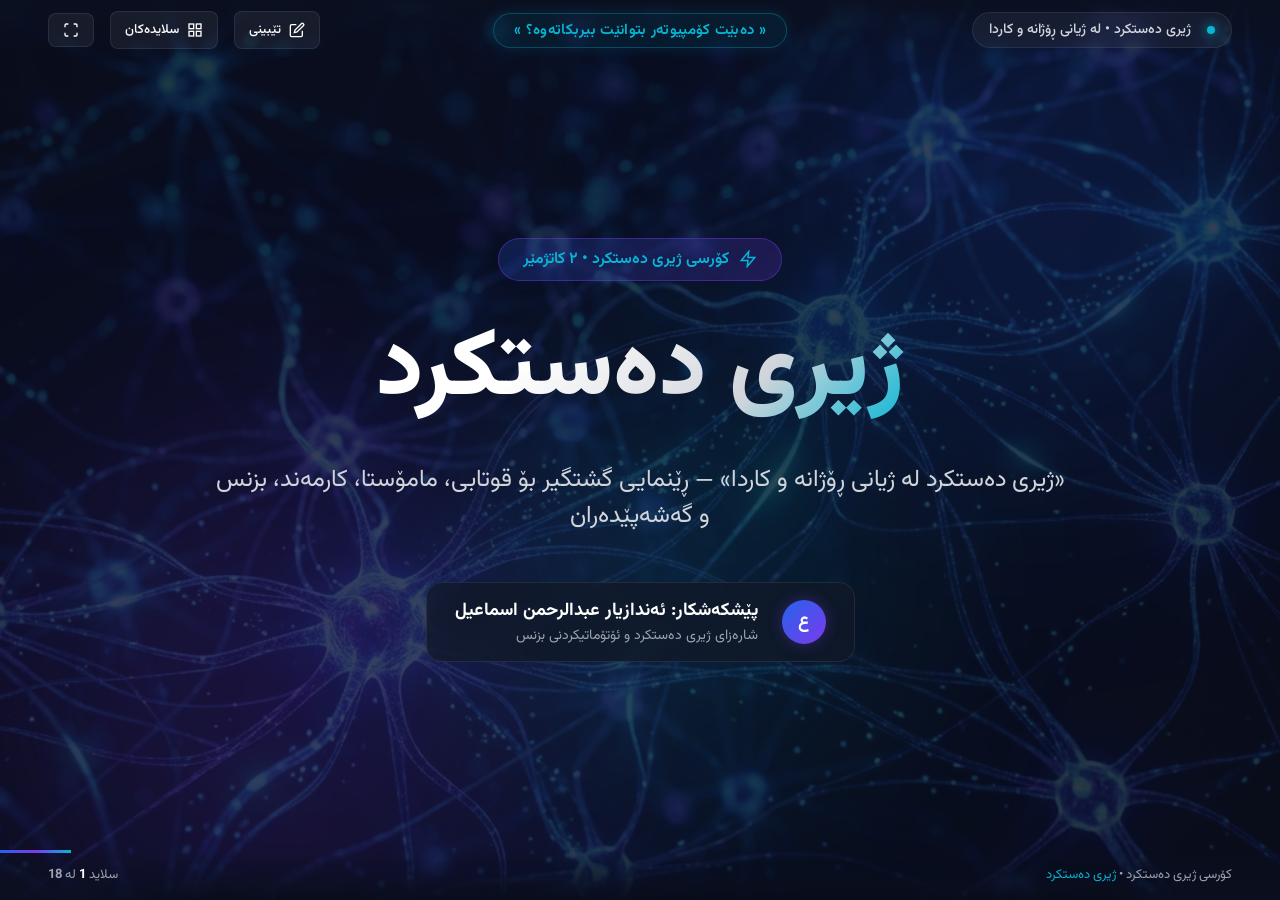
==== index.html @ fc580a9b "feat: scaffold presentation framework with glassmorphism UI, animated background orbs, and custom sl" ====
<!DOCTYPE html>
<html lang="ckb" dir="rtl">
<head>
  <meta charset="UTF-8">
  <meta name="viewport" content="width=device-width, initial-scale=1.0">
  <title>ژیری دەستکرد — لە ژیانی ڕۆژانە و کاردا</title>
  <link rel="stylesheet" href="index.css">
  <style>
    /* Social Links Styling on Closing Slide */
    .social-links-container {
      display: flex;
      flex-wrap: wrap;
      justify-content: center;
      gap: 16px;
      margin-top: 24px;
      width: 100%;
      max-width: 900px;
    }
    
    .social-btn {
      display: flex;
      align-items: center;
      gap: 12px;
      background: rgba(17, 24, 39, 0.85);
      backdrop-filter: blur(12px);
      border: 1px solid rgba(6, 182, 212, 0.3);
      padding: 12px 24px;
      border-radius: 100px;
      color: #FFFFFF;
      text-decoration: none;
      font-size: 16px;
      font-weight: 600;
      transition: all 0.3s ease;
      box-shadow: 0 4px 15px rgba(0, 0, 0, 0.3);
    }
    
    .social-btn:hover {
      background: rgba(37, 99, 235, 0.3);
      border-color: #06B6D4;
      transform: translateY(-3px);
      box-shadow: 0 8px 25px rgba(6, 182, 212, 0.3);
      color: #06B6D4;
    }
    
    .social-btn svg {
      width: 22px;
      height: 22px;
      fill: currentColor;
    }
  </style>
</head>
<body>

  <!-- Ambient Glowing Background Orbs -->
  <div class="bg-ambient">
    <div class="ambient-orb orb-1"></div>
    <div class="ambient-orb orb-2"></div>
    <div class="ambient-orb orb-3"></div>
  </div>

  <div class="presentation-container">
    <!-- Header Bar -->
    <header class="presenter-header">
      <div class="brand-badge">
        <span class="dot"></span>
        <span>ژیری دەستکرد &bull; لە ژیانی ڕۆژانە و کاردا</span>
      </div>
      <div class="header-center-quote">
        <span>« دەبێت کۆمپیوتەر بتوانێت بیربکاتەوە؟ »</span>
      </div>
      <div class="header-controls">
        <button class="btn-icon" id="toggleNotesBtn" title="تێبینییەکانی پێشکەشکار (Key: N)">
          <svg width="16" height="16" fill="none" stroke="currentColor" stroke-width="2" viewBox="0 0 24 24"><path d="M11 4H4a2 2 0 00-2 2v14a2 2 0 002 2h14a2 2 0 002-2v-7"></path><path d="M18.5 2.5a2.121 2.121 0 013 3L12 15l-4 1 1-4 9.5-9.5z"></path></svg>
          <span>تێبینی</span>
        </button>
        <button class="btn-icon" id="toggleThumbnailsBtn" title="هەموو سلایدەکان (Key: T / ESC)">
          <svg width="16" height="16" fill="none" stroke="currentColor" stroke-width="2" viewBox="0 0 24 24"><rect x="3" y="3" width="7" height="7"></rect><rect x="14" y="3" width="7" height="7"></rect><rect x="14" y="14" width="7" height="7"></rect><rect x="3" y="14" width="7" height="7"></rect></svg>
          <span>سلایدەکان</span>
        </button>
        <button class="btn-icon" id="toggleFullscreenBtn" title="پاشاندانی ته‌واوی شاشه‌ (Key: F)">
          <svg width="16" height="16" fill="none" stroke="currentColor" stroke-width="2" viewBox="0 0 24 24"><path d="M8 3H5a2 2 0 00-2 2v3m18 0V5a2 2 0 00-2-2h-3m0 18h3a2 2 0 002-2v-3M3 16v3a2 2 0 002 2h3"></path></svg>
        </button>
      </div>
    </header>

    <!-- Main Slide Viewport -->
    <main class="slides-viewport" id="slidesViewport">

<section class="slide active bg-hero-art" id="slide-1" data-notes="بەخێربێن بۆ کۆرسی ژیری دەستکرد. ئەمڕۆ تیشک دەخەینە سەر بەکارهێنانی کردارییانەی AI لە ژیانی ڕۆژانە و سەرجەم سێکتەرەکانی کاردا.">
        <div class="slide-content-wrapper">
          <div class="hero-wrapper">
            <div class="hero-tag">
              <svg width="18" height="18" fill="none" stroke="currentColor" stroke-width="2" viewBox="0 0 24 24"><path d="M13 2L3 14h9l-1 8 10-12h-9l1-8z"></path></svg>
              <span>کۆرسی ژیری دەستکرد &bull; ٢ کاتژمێر</span>
            </div>
            <h1 class="hero-title">ژیری دەستکرد</h1>
            <p class="hero-subtitle">«ژیری دەستکرد لە ژیانی ڕۆژانە و کاردا» — ڕێنمایی گشتگیر بۆ قوتابی، مامۆستا، کارمەند، بزنس و گەشەپێدەران</p>
            <div class="hero-presenter">
              <div class="presenter-avatar">ع</div>
              <div class="presenter-text">
                <div class="presenter-name">پێشکەشکار: ئەندازیار عبدالرحمن اسماعیل</div>
                <div class="presenter-role">شارەزای ژیری دەستکرد و ئۆتۆماتیکردنی بزنس</div>
              </div>
            </div>
          </div>
        </div>
      </section>

<section class="slide" id="slide-2" data-notes="دەربارەی پێشکەشکاری سیمینارەکە، ئەندازیار عبدالرحمن اسماعیل، پیشە، بڕوانامەکان و ئەزموونی کاری لە بواری تەکنەلۆجیادا.">
        <div class="slide-content-wrapper">
          <div class="slide-header">
            <span class="slide-category">پێشەکی</span>
            <h2 class="slide-title">دەربارەی پێشکەشکار (خۆناساندن)</h2>
          </div>
          
          <div class="profile-layout">
            <!-- Profile Photo & Main Title Card -->
            <div class="profile-card glass-card card-accent-blue">
              <div class="profile-avatar-container">
                <img src="assets/image/agha.png" alt="ئەندازیار عبدالرحمن اسماعیل" class="profile-img">
                <div class="profile-avatar-glow"></div>
              </div>
              <h3 class="profile-name">ئەندازیار عبدالرحمن اسماعیل</h3>
              <div class="profile-badges">
                <span class="badge badge-blue">IT Manager</span>
                <span class="badge badge-purple">Web Developer</span>
                <span class="badge badge-cyan">Technical Trainer</span>
              </div>
            </div>

            <!-- Profile Details (Education & Experience) -->
            <div class="profile-details">
              <div class="glass-card card-accent-purple details-card">
                <h3 class="details-title">
                  <svg width="20" height="20" fill="none" stroke="currentColor" stroke-width="2" viewBox="0 0 24 24"><path d="M12 14l9-5-9-5-9 5 9 5z"></path><path d="M12 14l6.16-3.422a12.083 12.083 0 01.665 6.479L12 21l-6.83-3.943a12.078 12.078 0 01.662-6.483L12 14z"></path></svg>
                  بڕوانامەکان (Education)
                </h3>
                <ul class="details-list">
                  <li>ئەندازیاری سیستەمی زانیاری</li>
                  <li>تەکنەلۆجیای زانیاری (IT)</li>
                </ul>
              </div>

              <div class="glass-card card-accent-cyan details-card">
                <h3 class="details-title">
                  <svg width="20" height="20" fill="none" stroke="currentColor" stroke-width="2" viewBox="0 0 24 24"><rect x="2" y="7" width="20" height="14" rx="2" ry="2"></rect><path d="M16 21V5a2 2 0 00-2-2h-4a2 2 0 00-2 2v16"></path></svg>
                  ئەزموونی کارکردن (Experience)
                </h3>
                <ul class="details-list">
                  <li>زیاتر لە <strong>٥ ساڵ</strong> ئەزموونی وانەوتنەوە و ڕاهێنەرایەتی لە چەندین بواری جیاجیادا.</li>
                  <li>بەڕێوەبەری پێشووی بەشی IT لە چەندین کۆمپانیا.</li>
                  <li>ئەزموون لە بواری جیاوازی سەر بە IT.</li>
                </ul>
              </div>
            </div>
          </div>
        </div>
      </section>

<section class="slide bg-analytics-art" id="slide-3" data-notes="خشتەی کۆرسەکە بە شێوازێک داڕێژراوە کە لە سادەترین بنەماوە دەستپێبکات تا عەمەلیترین دیزاین و کۆد.">
        <div class="slide-content-wrapper">
          <div class="slide-header">
            <span class="slide-category">نەخشەی رێگای کۆرسەکە</span>
            <h2 class="slide-title">بابەتە سەرەکیەکانی کۆرسەکە (١٢ بەش)</h2>
          </div>
          <div class="grid-12">
            <div class="glass-card card-accent-blue" style="grid-column: span 4;">
              <div class="card-number">بەشی ١ - ٣</div>
              <h3 class="card-title">بنەما، مۆدێلەکان & پرۆمپت</h3>
              <p class="card-body">ژیری دەستکرد چییە؟ جۆرەکانی مۆدێلەکان، و ئەندازیاری پرۆمپتی پیشەیی.</p>
            </div>
            <div class="glass-card card-accent-purple" style="grid-column: span 4;">
              <div class="card-number">بەشی ٤ - ٦</div>
              <h3 class="card-title">قوتابی، مامۆستا & خاوەنکار</h3>
              <p class="card-body">کورتکردنەوەی PDF، داڕشتنی پلان، فیدباک و ڕاپۆرتی ئۆتۆماتیک.</p>
            </div>
            <div class="glass-card card-accent-blue" style="grid-column: span 4;">
              <div class="card-number">بەشی ٧ - ٨</div>
              <h3 class="card-title">بزنس & گەشەپێدەر</h3>
              <p class="card-body">پرۆسەی کاری ١١ هەنگاوی بزنس و گەشەپێدانی کۆد بە AI.</p>
            </div>
            <div class="glass-card card-accent-cyan" style="grid-column: span 4;">
              <div class="card-number">☕ پشوو</div>
              <h3 class="card-title">کۆفی برێک (١٥ خولەک)</h3>
              <p class="card-body">پشوو پاش تەواوبوونی وانەکانی خۆکارکردن، بزنس و گەشەپێدان.</p>
            </div>
            <div class="glass-card card-accent-purple" style="grid-column: span 4;">
              <div class="card-number">بەشی ٩ - ١٠</div>
              <h3 class="card-title">دیزاینەر & سنوورەکانی AI</h3>
              <p class="card-body">دروستکردنی وێنە و ڤیدیۆ، و تێگەیشتن لە هەڵەکان و دیپ فەیک.</p>
            </div>
            <div class="glass-card card-accent-cyan" style="grid-column: span 4;">
              <div class="card-number">بەشی ١١ - ١٢</div>
              <h3 class="card-title">نموونەی ڕاستەوخۆ & داهاتوو</h3>
              <p class="card-body">تەماشاکردنی دێمۆی ڕاستەوخۆ و داڕشتنی پاشەرۆژی ئەی ئای.</p>
            </div>
          </div>
        </div>
      </section>

<section class="slide" id="slide-4" data-notes="ئامانجی سەرەکی ئەم بەشە ئەوەیە بەشداربووان تێبگەن AI جادوو نییە، بەڵکو تەکنەلۆجیایەکی شیکارییە.">
        <div class="slide-content-wrapper">
          <div class="slide-header">
            <span class="slide-category">بەشی ١ (١٠ - ١٥ خولەک)</span>
            <h2 class="slide-title">ژیری دەستکرد چییە؟ (تێگەیشتن لە بنەماکان)</h2>
          </div>
          <div class="grid-12">
            <div class="glass-card card-accent-blue" style="grid-column: span 4;">
              <div class="card-icon"><svg width="24" height="24" fill="none" stroke="currentColor" stroke-width="2" viewBox="0 0 24 24"><circle cx="12" cy="12" r="10"></circle><path d="M12 16v-4"></path><path d="M12 8h.01"></path></svg></div>
              <h3 class="card-title">١. ژیری دەستکرد چییە؟</h3>
              <p class="card-body">سیستەمێک کە بیرکاری و داتا بەکاردێنێت بۆ شیکردنەوە و بڕیاردان وەک مرۆڤ.</p>
            </div>
            <div class="glass-card card-accent-purple" style="grid-column: span 4;">
              <div class="card-icon"><svg width="24" height="24" fill="none" stroke="currentColor" stroke-width="2" viewBox="0 0 24 24"><path d="M12 2a10 10 0 100 20 10 10 0 000-20z"></path><path d="M12 6v6l4 2"></path></svg></div>
              <h3 class="card-title">٢. لە کوێ دەبینین؟</h3>
              <p class="card-body">لە تەلیفۆن، گووگڵ، فەیسبووک، سیستەمی پزیشکی و ئۆتۆمبێلی خۆڕەودا.</p>
            </div>
            <div class="glass-card card-accent-cyan" style="grid-column: span 4;">
              <div class="card-icon"><svg width="24" height="24" fill="none" stroke="currentColor" stroke-width="2" viewBox="0 0 24 24"><path d="M9.5 2A2.5 2.5 0 0112 4.5v15a2.5 2.5 0 01-4.96.44L7 19.5a2.5 2.5 0 01-2.5-2.5V7A2.5 2.5 0 017 4.5h2.5z"></path></svg></div>
              <h3 class="card-title">٣. چۆن بیر دەکات؟</h3>
              <p class="card-body">بە شیکردنەوەی ملیارەها نەخش و داتا لە ڕێگەی تۆڕە دەمارییەکانەوە (Neural Networks).</p>
            </div>
            <div class="glass-card card-accent-blue" style="grid-column: span 6;">
              <div class="card-icon"><svg width="24" height="24" fill="none" stroke="currentColor" stroke-width="2" viewBox="0 0 24 24"><path d="M4 19.5A2.5 2.5 0 016.5 17H20"></path><path d="M6.5 2H20v20H6.5A2.5 2.5 0 014 19.5v-15A2.5 2.5 0 016.5 2z"></path></svg></div>
              <h3 class="card-title">٤. مۆدێلی زمانی چییە؟</h3>
              <p class="card-body">مۆدێلی زمانی گەورە (Large Language Model) کە لە دەق تێدەگات و نووسین شیدەکاتەوە.</p>
            </div>
            <div class="glass-card card-accent-purple" style="grid-column: span 6;">
              <div class="card-icon"><svg width="24" height="24" fill="none" stroke="currentColor" stroke-width="2" viewBox="0 0 24 24"><path d="M12 2v20M17 5H9.5a3.5 3.5 0 000 7h5a3.5 3.5 0 010 7H6"></path></svg></div>
              <h3 class="card-title">٥. چۆن فێر دەبێت؟</h3>
              <p class="card-body">لە ڕێگەی ڕاهێنان (Training) لەسەر تێکست و زانیاری ڕابردوو؛ <strong>«ڕاهێنان و بیرکارییە!»</strong></p>
            </div>
          </div>
        </div>
      </section>

<section class="slide" id="slide-5" data-notes="بۆ هر ئەرکێک ئامرازێکی گونجاو هەیە؛ بەکارهێنانی ئامرازی ڕاست خێرایی کارەکان دەقات دەکاتەوە.">
        <div class="slide-content-wrapper">
          <div class="slide-header">
            <span class="slide-category">بەشی ٢ (١٥ خولەک)</span>
            <h2 class="slide-title">جۆرەکانی ئامرازی ژیری دەستکرد و بەکارهێنانیان</h2>
          </div>
          <div class="grid-12">
            <div class="glass-card card-accent-blue" style="grid-column: span 4;">
              <div class="card-number">چات جیپیتی (ChatGPT)</div>
              <h3 class="card-title">نووسین، کۆد و پلان</h3>
              <p class="card-body">باشترین بۆ: نووسینی دەق، شیکاری، کۆدکردن، و داڕشتنی پلانی گشتی.</p>
            </div>
            <div class="glass-card card-accent-purple" style="grid-column: span 4;">
              <div class="card-number">کلۆد (Claude)</div>
              <h3 class="card-title">PDF، ڕاپۆرت و نووسین</h3>
              <p class="card-body">باشترین بۆ: خوێندنەوەی فایلی PDF ی درێژ، نووسینی فەرمی و ڕاپۆرتی زانستی.</p>
            </div>
            <div class="glass-card card-accent-cyan" style="grid-column: span 4;">
              <div class="card-number">جێمینای (Gemini)</div>
              <h3 class="card-title">گووگڵ، Docs & Gmail</h3>
              <p class="card-body">باشترین بۆ: بەستنەوە بە بەڵگەنامەکانی گووگڵ، گەڕان و خزمەتگوزارییەکان.</p>
            </div>
            <div class="glass-card card-accent-blue" style="grid-column: span 4;">
              <div class="card-number">پێرپلێکسیتی (Perplexity)</div>
              <h3 class="card-title">توێژینەوە و سەرچاوەکان</h3>
              <p class="card-body">باشترین بۆ: لێکۆڵینەوەی ئەکادیمی، بەڵگە و هێنانی لینک و سەرچاوەی ڕاستەقینە.</p>
            </div>
            <div class="glass-card card-accent-purple" style="grid-column: span 4;">
              <div class="card-number">کۆپایڵۆت (Copilot)</div>
              <h3 class="card-title">ماڵپەڕەکانی مایکرۆسۆفت</h3>
              <p class="card-body">باشترین بۆ: ئۆتۆماتیکردنی Excel، Word، و دروستکردنی پرێزێنتەیشن لە PowerPoint.</p>
            </div>
            <div class="glass-card card-accent-cyan" style="grid-column: span 4;">
              <div class="card-number">گرۆک (Grok)</div>
              <h3 class="card-title">تۆڕی ئێکس (Twitter)</h3>
              <p class="card-body">باشترین بۆ: زانیارییەکانی ڕووداوە زۆر تازەکان لە سۆشیال میدیاوە.</p>
            </div>
          </div>
        </div>
      </section>

<section class="slide" id="slide-6" data-notes="ئەم بەشە گرنگترین بەشی کۆرسەکەیە! فێربوونی دروستکردنی پرۆمپت کۆنتڕۆڵی تەواوت دەداتێ.">
        <div class="slide-content-wrapper">
          <div class="slide-header">
            <span class="slide-category">بەشی ٣ (٢٥ خولەک)</span>
            <h2 class="slide-title">ئەندازیاری پرۆمپت — ئاستەکانی نووسینی پرۆمپت</h2>
          </div>
          <div class="comparison-container">
            <div class="comparison-card weak">
              <div class="comparison-badge">
                <svg width="16" height="16" fill="none" stroke="currentColor" stroke-width="2" viewBox="0 0 24 24"><circle cx="12" cy="12" r="10"></circle><line x1="15" y1="9" x2="9" y2="15"></line><line x1="9" y1="9" x2="15" y2="15"></line></svg>
                <span>پرۆمپتی لاواز</span>
              </div>
              <div class="prompt-code-box">«بابەتێکم بۆ بنووسە.»</div>
              <p class="card-body" style="color: #FCA5A5;">گشتییە و دەرئەنجامێکی لاواز دەدات کە پێویستی بە سەرلەنوێ نووسینەوە هەیە.</p>
            </div>

            <div class="comparison-card strong">
              <div class="comparison-badge">
                <svg width="16" height="16" fill="none" stroke="currentColor" stroke-width="2" viewBox="0 0 24 24"><path d="M22 11.08V12a10 10 0 11-5.93-9.14"></path><polyline points="22 4 12 14.01 9 11.01"></polyline></svg>
                <span>پرۆمپتی زۆر باش (پێشکەوتوو)</span>
              </div>
              <div class="prompt-code-box">«تۆ مامۆستای ژیری دەستکردیت. بابەتێکی ٥٠٠ وشەی فەرمی بنووسە بۆ قوتابی زانکۆ، بە زمانی کوردی، بە سەرناو، نموونە، و کۆتایی، و ٥ پرسیاری تاقیکردنەوە لە کۆتایی زیاد بکە.»</div>
              <p class="card-body" style="color: #6EE7B7;">ڕۆڵ، ئۆدیانس، فۆرمات، زمانی دیاریکراو و ئەرکی تەواو دەدات بە AI.</p>
            </div>
          </div>
          <div style="display: flex; justify-content: center; margin-top: 24px;">
            <button class="action-btn" id="openPromptLibraryBtn">
              <svg width="18" height="18" fill="none" stroke="currentColor" stroke-width="2" viewBox="0 0 24 24"><path d="M12 4v16m8-8H4"></path></svg>
              <span>بینینی بانک و نموونەکانی پرۆمپت (لاواز، ناوەند، زۆر باش)</span>
            </button>
          </div>
        </div>
      </section>

<section class="slide" id="slide-7" data-notes="داڕشتنی پرۆمپت بەم ٥ بەشە دڵنیایی سەدا سەد دەدات لە وەرگرتنی وەڵامی دروست.">
        <div class="slide-content-wrapper">
          <div class="slide-header">
            <span class="slide-category">داڕشتنی پرۆمپت</span>
            <h2 class="slide-title">پێکهاتەی زێڕینی پرۆمپت (ڕۆڵ، ئەرک، پاشبنەما، فۆرمات، تۆنی دەنگ)</h2>
          </div>
          <div class="grid-12">
            <div class="glass-card card-accent-blue" style="grid-column: span 4;">
              <div class="card-icon"><svg width="24" height="24" fill="none" stroke="currentColor" stroke-width="2" viewBox="0 0 24 24"><path d="M20 21v-2a4 4 0 00-4-4H8a4 4 0 00-4 4v2"></path><circle cx="12" cy="7" r="4"></circle></svg></div>
              <h3 class="card-title">١. ڕۆڵ (Role)</h3>
              <p class="card-body" style="line-height: 1.6;"><strong>«وەک شارەزایەک بجوڵێوە»</strong><br>ئەزموون و لێهاتوویی مۆدێلەکە دیاری دەکات بۆ ئەوەی وەڵامەکە بەپێی پسپۆڕییەکە شیکاری بکات.</p>
            </div>
            <div class="glass-card card-accent-purple" style="grid-column: span 4;">
              <div class="card-icon"><svg width="24" height="24" fill="none" stroke="currentColor" stroke-width="2" viewBox="0 0 24 24"><path d="M9 11l3 3L22 4"></path></svg></div>
              <h3 class="card-title">٢. ئەرک (Task)</h3>
              <p class="card-body" style="line-height: 1.6;"><strong>«دەمەوێت ئەمەم بۆ بکەیت»</strong><br>ئامانجی کارەکە بە وردی دەنووسێت (وەک نووسینی نامە، شیتاڵکردنی داتا یان کورتکردنەوەی دەق).</p>
            </div>
            <div class="glass-card card-accent-cyan" style="grid-column: span 4;">
              <div class="card-icon"><svg width="24" height="24" fill="none" stroke="currentColor" stroke-width="2" viewBox="0 0 24 24"><circle cx="12" cy="12" r="10"></circle></svg></div>
              <h3 class="card-title">٣. پاشبنەما (Context)</h3>
              <p class="card-body" style="line-height: 1.6;"><strong>«ئەم زانیارییانەت پێویستە»</strong><br>کێ ئۆدیانسە، بۆچی دەتەوێت و هەر وردەکارییەکی پێشوو کە وەڵامەکە زیاتر لۆکاڵ و گونجاو دەکات.</p>
            </div>
            <div class="glass-card card-accent-blue" style="grid-column: span 6;">
              <div class="card-icon"><svg width="24" height="24" fill="none" stroke="currentColor" stroke-width="2" viewBox="0 0 24 24"><rect x="3" y="3" width="18" height="18" rx="2"></rect></svg></div>
              <h3 class="card-title">٤. فۆرمات (Format)</h3>
              <p class="card-body" style="line-height: 1.6;"><strong>«شێوازی پیشاندانی دەرئەنجام»</strong><br>دیاریکردنی شێوازی داڕشتنی دەقەکە، وەک خشتە (Table)، لیستی خاڵبەندی (Bullet points)، یان پاراگرافی کورت.</p>
            </div>
            <div class="glass-card card-accent-purple" style="grid-column: span 6;">
              <div class="card-icon"><svg width="24" height="24" fill="none" stroke="currentColor" stroke-width="2" viewBox="0 0 24 24"><polygon points="12 2 15 8 22 9 17 14 18 21 12 17 6 21 7 14 2 9 9 8 12 2"></polygon></svg></div>
              <h3 class="card-title">٥. تۆنی دەنگ & سنووردارکردن</h3>
              <p class="card-body" style="line-height: 1.6;"><strong>«شێوازی دەربڕین و هێڵە سوورەکان»</strong><br>بەکارهێنانی تۆنی فەرمی، هاوڕێیانە یان سادە، لەگەڵ سنووردارکردنی ژمارەی وشەکان و زمانەکە (کوردی سۆرانی).</p>
            </div>
          </div>
        </div>
      </section>

<section class="slide bg-workflow-art" id="slide-8" data-notes="قوتابیان دەتوانن کاتی خوێندنەوەکەیان نیوە بکەنەوە و باشتر تێبگەن بەم workflow ە.">
        <div class="slide-content-wrapper">
          <div class="slide-header">
            <span class="slide-category">بەشی ٤</span>
            <h2 class="slide-title">ژیری دەستکرد بۆ قوتابی (پرۆسەی کاری قوتابی)</h2>
          </div>
          <div class="workflow-diagram">
            <div class="workflow-node">
              <div class="node-step">١</div>
              <h3 class="card-title" style="font-size: 16px;">فایلی PDF / دەق</h3>
              <p class="card-body" style="font-size: 14px;">داخڵکردنی فایلی وانەکە</p>
            </div>
            <div class="workflow-arrow">&larr;</div>
            <div class="workflow-node">
              <div class="node-step">٢</div>
              <h3 class="card-title" style="font-size: 16px;">کورتکردنەوە</h3>
              <p class="card-body" style="font-size: 14px;">پوختەی وانەکە بە خاڵ</p>
            </div>
            <div class="workflow-arrow">&larr;</div>
            <div class="workflow-node">
              <div class="node-step">٣</div>
              <h3 class="card-title" style="font-size: 16px;">نەخشەی مێشک & پرسیار</h3>
              <p class="card-body" style="font-size: 14px;">Mind Map و تاقیکردنەوە</p>
            </div>
            <div class="workflow-arrow">&larr;</div>
            <div class="workflow-node" style="border-color: var(--color-success);">
              <div class="node-step" style="background: var(--color-success);">٤</div>
              <h3 class="card-title" style="font-size: 16px;">ئامادەکاری تاقیکردنەوە</h3>
              <p class="card-body" style="font-size: 14px;">فلاش کارد و پێداچوونەوە</p>
            </div>
          </div>
          <div style="display: flex; justify-content: center; margin-top: 24px;">
            <button class="action-btn" id="openStudentPromptBtn">
              <svg width="18" height="18" fill="none" stroke="currentColor" stroke-width="2" viewBox="0 0 24 24"><path d="M12 4v16m8-8H4"></path></svg>
              <span>بینینی نموونەی پرۆمپتی قوتابیان</span>
            </button>
          </div>
        </div>
      </section>

<section class="slide bg-workflow-art" id="slide-9" data-notes="مامۆستایان دەتوانن پرۆسەی ئامادەکردنی وانە و تاقیکردنەوەکان زۆر ئاسانتر بکەن.">
        <div class="slide-content-wrapper">
          <div class="slide-header">
            <span class="slide-category">بەشی ٥</span>
            <h2 class="slide-title">ژیری دەستکرد بۆ مامۆستا (پرۆسەی کاری مامۆستا)</h2>
          </div>
          <div class="workflow-diagram">
            <div class="workflow-node">
              <div class="node-step">١</div>
              <h3 class="card-title" style="font-size: 16px;">پلانی وانە</h3>
              <p class="card-body" style="font-size: 14px;">داڕشتنی پلانی وانە (Lesson Plan)</p>
            </div>
            <div class="workflow-arrow">&larr;</div>
            <div class="workflow-node">
              <div class="node-step">٢</div>
              <h3 class="card-title" style="font-size: 16px;">سڵایدەکانی پرێزێنتەیشن</h3>
              <p class="card-body" style="font-size: 14px;">دروستکردنی سڵایدەکان</p>
            </div>
            <div class="workflow-arrow">&larr;</div>
            <div class="workflow-node">
              <div class="node-step">٣</div>
              <h3 class="card-title" style="font-size: 16px;">پرسیار & پێوەرەکان</h3>
              <p class="card-body" style="font-size: 14px;">پرسیار و پێوەری هەڵسەنگاندن</p>
            </div>
            <div class="workflow-arrow">&larr;</div>
            <div class="workflow-node" style="border-color: var(--color-success);">
              <div class="node-step" style="background: var(--color-success);">٤</div>
              <h3 class="card-title" style="font-size: 16px;">وەڵامی نموونەیی</h3>
              <p class="card-body" style="font-size: 14px;">وەڵامی ڕاستی تاقیکردنەوە</p>
            </div>
          </div>
          <div style="display: flex; justify-content: center; margin-top: 24px;">
            <button class="action-btn" id="openTeacherPromptBtn">
              <svg width="18" height="18" fill="none" stroke="currentColor" stroke-width="2" viewBox="0 0 24 24"><path d="M12 4v16m8-8H4"></path></svg>
              <span>بینینی نموونەی پرۆمپتی مامۆستایان</span>
            </button>
          </div>
        </div>
      </section>

<section class="slide bg-workflow-art" id="slide-10" data-notes="خاوەنکاران دەتوانن کاتی چاودێری و بەڕێوەبردن کەم بکەنەوە و بە خێرایی بڕیاری ستراتیژی بدەن بەم workflow ە.">
        <div class="slide-content-wrapper">
          <div class="slide-header">
            <span class="slide-category">بەشی ٦</span>
            <h2 class="slide-title">ژیری دەستکرد بۆ خاوەنکار (پرۆسەی کاری خاوەنکار)</h2>
          </div>
          <div class="workflow-diagram">
            <div class="workflow-node">
              <div class="node-step">١</div>
              <h3 class="card-title" style="font-size: 16px;">داڕشتنی ئەرکەکان</h3>
              <p class="card-body" style="font-size: 14px;">دابەشکردن و ڕوونکردنەوەی ئەرکەکان بە AI</p>
            </div>
            <div class="workflow-arrow">&larr;</div>
            <div class="workflow-node">
              <div class="node-step">٢</div>
              <h3 class="card-title" style="font-size: 16px;">شیتاڵکردنی ڕاپۆرتەکان</h3>
              <p class="card-body" style="font-size: 14px;">شیکردنەوەی داتای دارایی و فرۆشتن</p>
            </div>
            <div class="workflow-arrow">&larr;</div>
            <div class="workflow-node">
              <div class="node-step">٣</div>
              <h3 class="card-title" style="font-size: 16px;">پێوەری هەڵسەنگاندن</h3>
              <p class="card-body" style="font-size: 14px;">دروستکردنی پێوەر بۆ ئەدای کارمەندان</p>
            </div>
            <div class="workflow-arrow">&larr;</div>
            <div class="workflow-node" style="border-color: var(--color-success);">
              <div class="node-step" style="background: var(--color-success);">٤</div>
              <h3 class="card-title" style="font-size: 16px;">پێدانی فیدباکی بەهێز</h3>
              <p class="card-body" style="font-size: 14px;">نووسینی وەڵام و فیدباکی ڕێنمایی</p>
            </div>
          </div>
          <div style="display: flex; justify-content: center; margin-top: 24px;">
            <button class="action-btn" id="openEmployerPromptBtn">
              <svg width="18" height="18" fill="none" stroke="currentColor" stroke-width="2" viewBox="0 0 24 24"><path d="M12 4v16m8-8H4"></path></svg>
              <span>بینینی نموونەی پرۆمپتی خاوەنکاران</span>
            </button>
          </div>
        </div>
      </section>

<section class="slide bg-analytics-art" id="slide-11" data-notes="ئەم بەشە زۆر سەرنجڕاکێشە چونکە خاوەن بزنسەکان فێردەبن چۆن تەواوی مارکێتینگ و پرۆسەکانیان ئۆتۆماتیک بکەن.">
        <div class="slide-content-wrapper">
          <div class="slide-header">
            <span class="slide-category">بەشی ٧ (بزنس)</span>
            <h2 class="slide-title">ژیری دەستکرد بۆ بزنس (پرۆسەی کاری بزنس)</h2>
          </div>
          <div class="grid-12">
            <div class="glass-card card-accent-blue" style="grid-column: span 4;">
              <h3 class="card-title">بیرۆکە & پلانی بزنس</h3>
              <p class="card-body">پلانی بازرگانی، وەرگرتنی ناو و لۆگۆ.</p>
            </div>
            <div class="glass-card card-accent-purple" style="grid-column: span 4;">
              <h3 class="card-title">مینۆ & ناسنامە</h3>
              <p class="card-body">داڕشتنی کاڵا، مینۆ و براندینگ.</p>
            </div>
            <div class="glass-card card-accent-cyan" style="grid-column: span 4;">
              <h3 class="card-title">سۆشیال میدیا & ڕیکلام</h3>
              <p class="card-body">نووسینی دەقی ڕیکلام و دروستکردنی وێنە/ڤیدیۆ.</p>
            </div>
            <div class="glass-card card-accent-blue" style="grid-column: span 6;">
              <h3 class="card-title">وەڵامدانی کڕیار</h3>
              <p class="card-body">ئۆتۆماتیکردنی وەڵامی کڕیاران و پێداچوونەوە.</p>
            </div>
            <div class="glass-card card-accent-purple" style="grid-column: span 6;">
              <h3 class="card-title">پلانی گەشەپێدان</h3>
              <p class="card-body">شیکاری دارایی و ڕاپۆرتی گەشەپێدان.</p>
            </div>
          </div>
          <div style="display: flex; justify-content: center; margin-top: 24px;">
            <button class="action-btn" id="openBusinessPromptBtn">
              <svg width="18" height="18" fill="none" stroke="currentColor" stroke-width="2" viewBox="0 0 24 24"><path d="M12 4v16m8-8H4"></path></svg>
              <span>بینینی نموونەی پرۆمپتی بزنس و بازرگانی</span>
            </button>
          </div>
        </div>
      </section>

<section class="slide bg-workflow-art" id="slide-12" data-notes="گەشەپێدەران دەتوانن خێرایی کۆدنووسین و چاککردنی هەڵەکان بە ڕێژەی 3x زیاد بکەن.">
        <div class="slide-content-wrapper">
          <div class="slide-header">
            <span class="slide-category">بەشی ٨</span>
            <h2 class="slide-title">ژیری دەستکرد بۆ گەشەپێدەر (پرۆسەی کاری گەشەپێدەر)</h2>
          </div>
          <div class="workflow-diagram">
            <div class="workflow-node">
              <div class="node-step">١</div>
              <h3 class="card-title" style="font-size: 16px;">بیرۆکە & پرۆمپت</h3>
              <p class="card-body" style="font-size: 14px;">داواکاری سیستەمەکە</p>
            </div>
            <div class="workflow-arrow">&larr;</div>
            <div class="workflow-node">
              <div class="node-step">٢</div>
              <h3 class="card-title" style="font-size: 16px;">کۆدکردن بە AI</h3>
              <p class="card-body" style="font-size: 14px;">Flutter, Laravel, Python</p>
            </div>
            <div class="workflow-arrow">&larr;</div>
            <div class="workflow-node">
              <div class="node-step">٣</div>
              <h3 class="card-title" style="font-size: 16px;">چاککردنی هەڵەکان</h3>
              <p class="card-body" style="font-size: 14px;">Debug & Refactor</p>
            </div>
            <div class="workflow-arrow">&larr;</div>
            <div class="workflow-node" style="border-color: var(--color-success);">
              <div class="node-step" style="background: var(--color-success);">٤</div>
              <h3 class="card-title" style="font-size: 16px;">بڵاوکردنەوە & بەڵگەنامە</h3>
              <p class="card-body" style="font-size: 14px;">Deploy & Docs</p>
            </div>
          </div>
        </div>
      </section>

<section class="slide bg-hero-art" id="slide-13" data-notes="کاتی پشوو و گۆڕینەوەی بیرۆکەکان. پاش گەڕانەوە دێینە سەر بەشە کردارییەکان.">
        <div class="slide-content-wrapper">
          <div class="hero-wrapper">
            <div class="hero-tag" style="border-color: var(--cyan-accent); color: var(--cyan-accent);">
              ☕ <span>کۆفی برێک &bull; کاتی پشوو</span>
            </div>
            <h1 class="hero-title" style="font-size: 64px;">١٥ خولەک پشوو</h1>
            <p class="hero-subtitle">پاش گەڕانەوە دەست دەکەین بە بەکارهێنانی AI بۆ دیزاینەر، تێگەیشتن لە مەترسییەکان و پێشاندانی دێمۆی ڕاستەوخۆ.</p>
          </div>
        </div>
      </section>

<section class="slide" id="slide-14" data-notes="ئامرازەکانی دیزاین بە AI دەرفەت دەدەن کەمپینی بێ وێنە بە کاتێکی کەم دروست بکرێت.">
        <div class="slide-content-wrapper">
          <div class="slide-header">
            <span class="slide-category">بەشی ٩</span>
            <h2 class="slide-title">ژیری دەستکرد بۆ دیزاینەر (ئامرازەکانی دیزاین و وێنەکان)</h2>
          </div>
          <div class="grid-12">
            <div class="glass-card card-accent-blue" style="grid-column: span 4;">
              <h3 class="card-title">میدجۆرنی / چات جیپیتی</h3>
              <p class="card-body">دروستکردنی بیرۆکە و وێنەی گرافیکی بەرز.</p>
            </div>
            <div class="glass-card card-accent-purple" style="grid-column: span 4;">
              <h3 class="card-title">ئیمەیجن / ڤیۆ (Imagen / Veo)</h3>
              <p class="card-body">دروستکردنی وێنەی واقیعی و ڤیدیۆ بە AI.</p>
            </div>
            <div class="glass-card card-accent-cyan" style="grid-column: span 4;">
              <h3 class="card-title">کانڤا (Canva AI)</h3>
              <p class="card-body">دیزاینی پۆستەر و سۆشیال میدیا بە خێرایی.</p>
            </div>
            <div class="glass-card card-accent-blue" style="grid-column: span 6;">
              <h3 class="card-title">دەنگی دەستکرد (AI Voice)</h3>
              <p class="card-body">دروستکردنی دەنگی سروشتی بۆ ڕیکلام.</p>
            </div>
            <div class="glass-card card-accent-purple" style="grid-column: span 6;">
              <h3 class="card-title">لۆگۆ & براندینگ</h3>
              <p class="card-body">دیزاینی ڕەمزی بازرگانی و پۆستەر.</p>
            </div>
          </div>
          <div style="display: flex; justify-content: center; margin-top: 24px;">
            <button class="action-btn" id="openDesignerPromptBtn">
              <svg width="18" height="18" fill="none" stroke="currentColor" stroke-width="2" viewBox="0 0 24 24"><path d="M12 4v16m8-8H4"></path></svg>
              <span>بینینی بانک و نموونەکانی پرۆمپتی دیزاین و ڤیدیۆ</span>
            </button>
          </div>
        </div>
      </section>

<section class="slide" id="slide-15" data-notes="گرنگە بەشداران بزانن AI هەمیشە ڕاست نییە و پێویستی بە پشکنین و بەرپرسیارییەتی هەیە.">
        <div class="slide-content-wrapper">
          <div class="slide-header">
            <span class="slide-category">بەشی ١٠</span>
            <h2 class="slide-title">کاریگەری و سنوورەکانی AI (مەترسی و ڕەوشتەکان)</h2>
          </div>
          <div class="grid-12">
            <div class="glass-card card-accent-blue" style="grid-column: span 4;">
              <h3 class="card-title">دروستکردنی وەهم (Hallucination)</h3>
              <p class="card-body">AI هەندێک جار زانیاری هەڵە دروست دەکات بە زاهیرێکی ڕاست!</p>
            </div>
            <div class="glass-card card-accent-purple" style="grid-column: span 4;">
              <h3 class="card-title">مافی کۆپی (Copyright)</h3>
              <p class="card-body">خاوەندارێتی داتا و وێنە دروستکراوەکان بە AI.</p>
            </div>
            <div class="glass-card card-accent-cyan" style="grid-column: span 4;">
              <h3 class="card-title">تایبەتمەندی (Privacy)</h3>
              <p class="card-body">پاراستنی داتای هەستیار و زانیاری کڕیار لە مۆدێلەکان.</p>
            </div>
            <div class="glass-card card-accent-blue" style="grid-column: span 6;">
              <h3 class="card-title">دیپ فەیک & هەواڵی ساختە</h3>
              <p class="card-body">ڤیدیۆ و دەنگی ساختە، و ناسینەوەی زانیاری هەڵە.</p>
            </div>
            <div class="glass-card card-accent-purple" style="grid-column: span 6;">
              <h3 class="card-title">پشکنینی مرۆڤ</h3>
              <p class="card-body">هەمیشە دەبێت مرۆڤ پێداچوونەوە بۆ دەرئەنجامەکانی AI بکات.</p>
            </div>
          </div>
        </div>
      </section>

<section class="slide bg-analytics-art" id="slide-16" data-notes="دێمۆی ڕاستەوخۆ بەشداران بە چاوی خۆیان کارایی ئامرازەکان دەبینن.">
        <div class="slide-content-wrapper">
          <div class="slide-header">
            <span class="slide-category">بەشی ١١</span>
            <h2 class="slide-title">نموونەی ڕاستەوخۆ (Live Demos)</h2>
          </div>
          <div class="grid-12">
            <div class="glass-card card-accent-blue clickable-card" style="grid-column: span 4; cursor: pointer;"
                 data-demo-title="دێمۆی کورتکردنەوەی PDF"
                 data-demo-prompt="«تۆ شیکەرەوەی داتای فایلی پی دی ئێفیت. ئەم فایلە داخڵکراوە بە تەواوی بخوێنەرەوە و کورت بکەرەوە بە شێوازی پێنج خاڵی سەرەکی، دواتر لیستێک لە سێ کارامەیی یان پرسیاری گرنگ دەربکە کە لە ناو تێکستەکەدایە بە زمانی کوردی سۆرانی.»"
                 data-demo-desc="ئەم دێمۆیە بەکاردێت بۆ پیشاندانی توانای مۆدێلە زمانییەکان لە خوێندنەوە، تێگەیشتن، و کورتکردنەوەی خێرای پەڕتووک و بەڵگەنامە گەورەکان تەنها لە چەند چرکەیەکدا.">
              <div class="card-number">کورتکردنەوەی PDF</div>
              <h3 class="card-title">کورتکردنەوەی فایلی درێژ</h3>
              <p class="card-body">دێمۆی خوێندنەوەی PDF لە چەند چركەیەکدا.</p>
            </div>
            <div class="glass-card card-accent-purple clickable-card" style="grid-column: span 4; cursor: pointer;"
                 data-demo-title="دێمۆی نووسینی ئیمەیلی فەرمی"
                 data-demo-prompt="«تۆ نووسەری ئیمەیلی فەرمی و پیشەیی کۆمپانیاکانیت. نامەیەکی فەرمی بە زمانی کوردی سۆرانی بۆ [ناوی لایەنی بەرامبەر] بنووسە بۆ دواخستنی کاتی کۆبوونەوەی سبەینێ لە کاتژمێر ١٠ بۆ کاتژمێر ٢، لەگەڵ پێشکەشکردنی داوای لێبوردن و ڕوونکردنەوەی هۆکاری دواکەوتنەکە بە کورتی.»"
                 data-demo-desc="نیشاندانی توانای نووسینی ئۆتۆماتیکی ئیمەیل و نامە بە تۆنێکی فەرمی و بە زمانی کوردی، کە یارمەتیدەرە بۆ پەیوەندییە کارگێڕییەکان.">
              <div class="card-number">ئیمەیلی فەرمی</div>
              <h3 class="card-title">ئیمەیلی فەرمی</h3>
              <p class="card-body">نووسینی ئیمەیل بە تۆنی گونجاو.</p>
            </div>
            <div class="glass-card card-accent-cyan clickable-card" style="grid-column: span 4; cursor: pointer;"
                 data-demo-title="دێمۆی دروستکردنی سڵاید و پاوەرپۆینت"
                 data-demo-prompt="«تۆ شارەزای دیزاین و ڕێکخستنی سڵایدەکانیت. بابەتێکی [ناوی بابەت بنووسە] کورت بکەرەوە بۆ نووسینی کۆدی VBA یان دەقی داڕشتنی ٥ سڵاید بۆ مایکرۆسۆفت پاوەرپۆینت. بۆ هەر سڵایدێک: ناونیشان و دوو دەقی کورت بنووسە بە زمانی کوردی.»"
                 data-demo-desc="ئۆتۆماتیکردنی پرۆسەی دروستکردنی فایلی پاوەرپۆینت لە دەقێکی سادەوە، کە دەبێتە هۆی پاشەکەوتکردنی کاتێکی زۆر لە وانەوتنەوە یان پێشکەشکردندا.">
              <div class="card-number">پاوەرپۆینت</div>
              <h3 class="card-title">سڵایدی خۆکار</h3>
              <p class="card-body">دروستکردنی پرێزێنتەیشن لە دەقەوە.</p>
            </div>
            <div class="glass-card card-accent-blue clickable-card" style="grid-column: span 4; cursor: pointer;"
                 data-demo-title="دێمۆی داڕشتنی پلانی بزنس"
                 data-demo-prompt="«تۆ ڕاوێژکار و داڕێژەری پلانی ستراتیژی بازرگانیت. بیرۆکەی پرۆژەی [ناوی پرۆژە بنووسە] شیتاڵ بکە بۆ دروستکردنی پلانی سەرەتایی کار کە پێکبێت لە: کڕیاری ئامانج، تێچووی سەرەتایی خەمڵێنراو، شێوازی ڕیکلامکردن و ڕکابەرەکانی نێو بازاڕ بە کوردی.»"
                 data-demo-desc="شیکردنەوەی خێرای بیرۆکەکانی بازرگانی و ڕێکخستنی پلانە دارایی و ستراتیژییەکان بۆ دەستپێکردنی بزنسی نوێ.">
              <div class="card-number">پلانی بزنس</div>
              <h3 class="card-title">مارکێتینگ و پلانی بزنس</h3>
              <p class="card-body">داڕشتنی کەمپینی فرۆشتن.</p>
            </div>
            <div class="glass-card card-accent-purple clickable-card" style="grid-column: span 4; cursor: pointer;"
                 data-demo-title="دێمۆی نووسینی کۆدی ئەپڵیکەیشن"
                 data-demo-prompt="«تۆ گەشەپێدەرێکی لێهاتووی Flutterیت. کۆدێکی پاک و کارا دروستبکە بۆ پەڕەیەک کە لایەنێکی مۆدێرن و گونجاوی هەبێت و لیستێک لە بابەتەکان نیشان بدات بە بەکارهێنانی ListView.builder و لە کاتی کلیکدا پەڕەیەکی تر بکاتەوە.»"
                 data-demo-desc="نیشاندانی چۆنیەتی دروستکردنی کۆد بۆ بەرنامەکان یان مۆدێلەکانی Flutter/HTML بە هاوکاری AI بۆ خێراکردنی پرۆسەی پەرەپێدان.">
              <div class="card-number">کۆدی ئەپڵیکەیشن</div>
              <h3 class="card-title">کۆدی ئەپڵیکەیشن</h3>
              <p class="card-body">نووسین و دەپلووی کۆد بە Flutter.</p>
            </div>
            <div class="glass-card card-accent-cyan clickable-card" style="grid-column: span 4; cursor: pointer;"
                 data-demo-title="دێمۆی دروستکردنی وێنە و ڤیدیۆ"
                 data-demo-prompt="«A cinematic shot of a futuristic classroom in Kurdistan, students interacting with 3D holograms of stars and planets, high tech, warm lighting, Unreal Engine 5 render, photorealistic --ar 16:9»"
                 data-demo-desc="پیشاندانی چۆنیەتی نووسینی پرۆمپت بۆ دروستکردنی وێنە و ئەنیمەیشنی کوالیتی بەرز بۆ مەبەستی جیاوازی خوێندن، گرافیک دیزاین، یان مارکێتینگ.">
              <div class="card-number">وێنە & ڤیدیۆ</div>
              <h3 class="card-title">دروستکردنی میدیا</h3>
              <p class="card-body">وێنە و ڤیدیۆ بە پرۆمپت.</p>
            </div>
          </div>
        </div>
      </section>

<section class="slide bg-workflow-art" id="slide-17" data-notes="ئەم سلایدە کورتکراوەی کۆرسەکەیە: پێش قسەکردن لەگەڵ AI دەبێت بیرۆکەت هەبێت، گۆشەنیگاکەت لە ئاستی پسپۆڕییەکەت دیاریبکەیت، پرۆمپتی زێڕین دابڕێژیت، پاشان پرۆسەی گفتوگۆ و دەستکاریکردن دەستپێبکەیت.">
        <div class="slide-content-wrapper">
          <div class="slide-header">
            <span class="slide-category">دەرئەنجامی فێربوون</span>
            <h2 class="slide-title">دەرئەنجام — ئێستا دەبێت چی فێربووبین؟ (پێش گفتوگۆ لەگەڵ AI)</h2>
          </div>
          <div class="workflow-diagram">
            <div class="workflow-node">
              <div class="node-step">١</div>
              <h3 class="card-title" style="font-size: 16px;"> بیرۆکە</h3>
              <p class="card-body" style="font-size: 13px;">پێش قسەکردن لەگەڵ AI، دەبێت بیرۆکە و ئامانجی ڕوونت هەبێت.</p>
            </div>
            <div class="workflow-arrow">&larr;</div>
            <div class="workflow-node">
              <div class="node-step">٢</div>
              <h3 class="card-title" style="font-size: 16px;">پسپۆڕی</h3>
              <p class="card-body" style="font-size: 13px;">قوتابی 🎓، مامۆستا 👨‍🏫، بزنس 💼، ئەندازیار 💻، دکتۆر 🩺</p>
            </div>
            <div class="workflow-arrow">&larr;</div>
            <div class="workflow-node">
              <div class="node-step">٣</div>
              <h3 class="card-title" style="font-size: 16px;">نووسینی پرۆمپت</h3>
              <p class="card-body" style="font-size: 13px;">دانانی Role + Task + Context + Format + Tone</p>
            </div>
            <div class="workflow-arrow">&larr;</div>
            <div class="workflow-node" style="border-color: var(--color-success);">
              <div class="node-step" style="background: var(--color-success);">٤</div>
              <h3 class="card-title" style="font-size: 16px;">گفتوگۆ & دەستکاری</h3>
              <p class="card-body" style="font-size: 13px;">ناردنی پرۆمپت، پشکنینی مرۆیی و باشکردنی وەڵامەکە</p>
            </div>
          </div>
        </div>
      </section>

<section class="slide bg-hero-art" id="slide-18" data-notes="بەشی کۆتایی: سوپاسگوزاری, تێبینی کۆتایی، و پێدانی لینکەکانی پەیوەندی تێلیگرام، چەناڵ و وەتس ئاپ.">
        <div class="slide-content-wrapper">
          <div class="hero-wrapper">
            <div class="hero-tag" style="border-color: var(--color-success); color: #6EE7B7;">
              ✨ <span>داهاتووی ژیری دەستکرد &bull; پەیوەندی</span>
            </div>
            <h1 class="hero-title" style="font-size: 50px;">سوپاس بۆ بەشداریتان</h1>
            <p class="hero-subtitle" style="font-size: 20px;">«ژیری دەستکرد لە ژیانی ڕۆژانە و کاردا»</p>
            
            <div class="hero-presenter" style="margin-top: var(--space-s);">
              <div class="presenter-avatar">ع</div>
              <div class="presenter-text">
                <div class="presenter-name">ئەندازیار عبدالرحمن اسماعیل</div>
                <div class="presenter-role">سوپاس بۆ کات و سەرنجتان</div>
              </div>
            </div>

            <!-- Social Media Buttons -->
            <div class="social-links-container">
              <a href="https://t.me/Agha_ACE" target="_blank" class="social-btn">
                <svg viewBox="0 0 24 24"><path d="M12 2C6.48 2 2 6.48 2 12s4.48 10 10 10 10-4.48 10-10S17.52 2 12 2zm4.64 6.8c-.15 1.58-.8 5.42-1.13 7.19-.14.75-.42 1-.68 1.03-.58.05-1.02-.38-1.58-.75-.88-.58-1.38-.94-2.23-1.5-.99-.65-.35-1.01.22-1.59.15-.15 2.71-2.48 2.76-2.69.01-.03.01-.14-.07-.2-.08-.06-.19-.04-.27-.02-.12.02-1.96 1.25-5.54 3.67-.52.36-1 .54-1.42.53-.47-.01-1.37-.26-2.03-.48-.82-.27-1.47-.42-1.42-.88.03-.24.38-.49 1.05-.75 4.12-1.79 6.87-2.97 8.25-3.55 3.93-1.65 4.74-1.94 5.27-1.95.12 0 .37.03.54.17.14.12.18.28.2.45-.02.07-.02.21-.04.35z"/></svg>
                <span>تێلیگرام: Aghay Andazyar (@Agha_ACE)</span>
              </a>
              <a href="https://t.me/+W32ycoG8-lZlODc6" target="_blank" class="social-btn">
                <svg viewBox="0 0 24 24"><path d="M12 2C6.48 2 2 6.48 2 12s4.48 10 10 10 10-4.48 10-10S17.52 2 12 2zm4.64 6.8c-.15 1.58-.8 5.42-1.13 7.19-.14.75-.42 1-.68 1.03-.58.05-1.02-.38-1.58-.75-.88-.58-1.38-.94-2.23-1.5-.99-.65-.35-1.01.22-1.59.15-.15 2.71-2.48 2.76-2.69.01-.03.01-.14-.07-.2-.08-.06-.19-.04-.27-.02-.12.02-1.96 1.25-5.54 3.67-.52.36-1 .54-1.42.53-.47-.01-1.37-.26-2.03-.48-.82-.27-1.47-.42-1.42-.88.03-.24.38-.49 1.05-.75 4.12-1.79 6.87-2.97 8.25-3.55 3.93-1.65 4.74-1.94 5.27-1.95.12 0 .37.03.54.17.14.12.18.28.2.45-.02.07-.02.21-.04.35z"/></svg>
                <span>چەناڵی تێلیگرام: داهاتووی تەکنەلۆجیا</span>
              </a>
              <a href="https://wa.me/9647504342452" target="_blank" class="social-btn">
                <svg viewBox="0 0 24 24"><path d="M12.04 2c-5.46 0-9.91 4.45-9.91 9.91 0 1.75.46 3.45 1.32 4.95L2.05 22l5.25-1.38c1.45.79 3.08 1.21 4.74 1.21 5.46 0 9.91-4.45 9.91-9.91 0-2.65-1.03-5.14-2.9-7.01A9.84 9.84 0 0012.04 2zm5.8 14.15c-.24.67-1.2 1.22-1.95 1.38-.52.11-1.19.2-3.48-.75-2.92-1.21-4.8-4.18-4.95-4.38-.14-.19-1.2-1.6-1.2-3.05 0-1.45.76-2.17 1.03-2.46.27-.29.59-.36.79-.36.2 0 .39.01.56.01.18 0 .43-.07.67.51.24.58.83 2.03.9 2.18.07.15.12.33.02.53-.1.19-.15.31-.3.48-.15.17-.31.38-.45.51-.15.15-.3.31-.13.61.17.3.77 1.27 1.66 2.06 1.14 1.01 2.1 1.33 2.4 1.48.3.15.48.13.66-.08.18-.21.77-.9.98-1.21.21-.31.43-.26.72-.15.29.11 1.84.87 2.15 1.02.31.15.52.23.59.36.08.13.08.76-.16 1.43z"/></svg>
                <span>وەتس ئاپ: 07504342452</span>
              </a>
            </div>

          </div>
        </div>
      </section>

    </main>

    <!-- Footer Bar -->
    <footer class="presenter-footer">
      <div class="footer-progress-bar" id="progressBar" style="width: 5.88%;"></div>
      <div>
        <span>کۆرسی ژیری دەستکرد</span> &bull; 
        <span id="currentSectionName" style="color: var(--cyan-accent);">لە ژیانی ڕۆژانە و کاردا</span>
      </div>
      <div>
        <span>سلاید <strong id="currentSlideNum" style="color: white;">1</strong> لە <strong id="totalSlidesNum">18</strong></span>
      </div>
    </footer>
  </div>

  <!-- Speaker Notes Drawer -->
  <div class="speaker-notes-drawer" id="speakerNotesDrawer">
    <div class="notes-header">
      <span>تێبینییەکانی پێشکەشکار (Speaker Notes)</span>
      <button class="btn-icon" id="closeNotesBtn" style="padding: 4px 10px;">داخستن &times;</button>
    </div>
    <div class="notes-content" id="notesTextContainer">
      بەخێربێن بۆ کۆرسی ژیری دەستکرد...
    </div>
  </div>

  <!-- Slide Thumbnails Drawer Overlay -->
  <div class="thumbnails-overlay" id="thumbnailsOverlay">
    <div class="thumbnails-header">
      <h2 style="color: var(--text-white); font-size: 24px;">پێشبینینی هەموو سلایدەکان (18 Slides)</h2>
      <button class="btn-icon" id="closeThumbnailsBtn" style="padding: 8px 16px;">داخستن &times;</button>
    </div>
    <div class="thumbnails-grid" id="thumbnailsGrid">
      <!-- Dynamically filled by app.js -->
    </div>
  </div>

  <!-- PROMPT LIBRARY MODAL -->
  <div class="prompt-modal" id="promptModal">
    <div class="prompt-modal-content">
      <div class="prompt-modal-header">
        <h2 style="font-size: 20px; color: var(--text-white); margin: 0; font-weight: 700;">بانکی نموونەکانی پرۆمپت (لاواز، ناوەند، زۆر باش)</h2>
        <button class="close-modal-btn" id="closePromptModalBtn">&times;</button>
      </div>
      <div class="prompt-modal-body">
        <div class="prompt-tabs">
          <button class="tab-btn active" data-tab="tab-education">فێرکاری & مامۆستا</button>
          <button class="tab-btn" data-tab="tab-study">خوێندن & قوتابی</button>
          <button class="tab-btn" data-tab="tab-business">بزنس & خاوەنکار</button>
          <button class="tab-btn" data-tab="tab-coding">پڕۆگرامسازی & کۆد</button>
        </div>
        
        <!-- TAB 1: EDUCATION -->
        <div class="tab-content active" id="tab-education">
          <div class="prompt-comparison">
            <div class="comparison-level weak-lvl">
              <div class="level-header">🔴 پرۆمپتی لاواز (Weak Prompt)</div>
              <div class="level-box">«تاقیکردنەوەیەکم بۆ دروستبکە.»</div>
              <div class="level-desc"><strong>کێشە:</strong> مۆدێلەکە بابەتەکە نازانێت، بۆ چ قۆناغێکە، چەند پرسیارە، یان چی پیشان بدات. وەڵامەکە زۆر ناڕوون و گشتی دەبێت.</div>
            </div>
            <div class="comparison-level medium-lvl">
              <div class="level-header">🟡 پرۆمپتی ناوەند (Medium Prompt)</div>
              <div class="level-box">«تاقیکردنەوەیەکی بیرکاری بۆ پۆلی ١٢ دروستبکە بە پێنج پرسیار.»</div>
              <div class="level-desc"><strong>کێشە:</strong> هەرچەندە بابەت و پۆلەکە دیارە، بەڵام جۆری پرسیارەکان (فرەبژاردە یان نووسین) و وەڵامەکانی دیارینەکراوە.</div>
            </div>
            <div class="comparison-level strong-lvl">
              <div class="level-header">🟢 پرۆمپتی زۆر باش (Very Good Prompt)</div>
              <div class="level-box">«تۆ مامۆستایەکی بیرکاری لێهاتووی پۆلی ١٢. تاقیکردنەوەیەکی هەڵبژارند لەسەر داتاشراو دروستبکە بە ٥ پرسیار و خاڵبەندی دیاریبکە، لەگەڵ هێنانەوەی وەڵامە ڕاستەکان لە کۆتایی بە جیا.»</div>
              <div class="level-desc"><strong>خاڵی بەهێز:</strong> ڕۆڵەکە دیارە (مامۆستا)، بابەتەکە جێگیرە (داتاشراو)، فۆرماتی پرسیارەکان دیاریکراوە (هەڵبژاردن)، و وەڵامەکان لە کۆتایی جیاکراونەتەوە.</div>
            </div>
          </div>
        </div>
        
        <!-- TAB 2: STUDY -->
        <div class="tab-content" id="tab-study">
          <div class="prompt-comparison">
            <div class="comparison-level weak-lvl">
              <div class="level-header">🔴 پرۆمپتی لاواز (Weak Prompt)</div>
              <div class="level-box">«ئەم بابەتەم بۆ ڕوونبکەرەوە.»</div>
              <div class="level-desc"><strong>کێشە:</strong> مۆدێلەکە نازانێت باسی چ بابەتێک دەکەیت، و وەڵامێکی زۆر درێژ یان کورت و ناپێویست دەداتەوە.</div>
            </div>
            <div class="comparison-level medium-lvl">
              <div class="level-header">🟡 پرۆمپتی ناوەند (Medium Prompt)</div>
              <div class="level-box">«بیرکاری پۆلی ١٢ بۆ من کورت بکەرەوە.»</div>
              <div class="level-desc"><strong>کێشە:</strong> کورتکردنەوەیەکی ئاسایی دەدات بەڵام ڕەنگە بۆ ئاستی تۆ گونجاو نەبێت یان وشەی گران و تەکنیکی زۆری تێدابێت.</div>
            </div>
            <div class="comparison-level strong-lvl">
              <div class="level-header">🟢 پرۆمپتی زۆر باش (Very Good Prompt)</div>
              <div class="level-box">«تۆ مامۆستایەکی بیرکاری لێهاتووی پۆلی ١٢. بەندی [ژمارەی بەندی بنووسە] لە بابەتی [بابەتەکەت بنووسە] کورت بکەرەوە بە کوردی بە کەمتر لە ٢٠٠ وشە.»</div>
              <div class="level-desc"><strong>خاڵی بەهێز:</strong> ڕۆڵی مۆدێلەکە دیاریکراوە، زمان و شێوازی دەربڕینەکە (سادە و بە نموونە) دیارە، و سنوورداری وشەکانی تێدایە.</div>
            </div>
          </div>
        </div>
        
        <!-- TAB 3: BUSINESS -->
        <div class="tab-content" id="tab-business">
          <div class="prompt-comparison">
            <div class="comparison-level weak-lvl">
              <div class="level-header">🔴 پرۆمپتی لاواز (Weak Prompt)</div>
              <div class="level-box">«نامەیەکی ڕیکلامیم بۆ بنووسە.»</div>
              <div class="level-desc"><strong>کێشە:</strong> دیار نییە چ کاڵایەکە، کڕیار کێیە و لە چ سۆشیال میدیایەک بڵاودەکرێتەوە. دەرئەنجامەکەی بێ سوودە.</div>
            </div>
            <div class="comparison-level medium-lvl">
              <div class="level-header">🟡 پرۆمپتی ناوەند (Medium Prompt)</div>
              <div class="level-box">«پۆستێکی فەیسبووک بنووسە بۆ فرۆشتنی مۆبایلی ئایفۆن بە کوردی.»</div>
              <div class="level-desc"><strong>کێشە:</strong> پۆستەکە دروست دەکات بەڵام زۆر سەرنجڕاکێش نییە، بێ ڕێکخستنی خاڵە گرنگەکان و بەبێ جۆری کڕیاری ئامانج.</div>
            </div>
            <div class="comparison-level strong-lvl">
              <div class="level-header">🟢 پرۆمپتی زۆر باش (Very Good Prompt)</div>
              <div class="level-box">«تۆ پسپۆڕی مارکێتینگیت. پۆستێکی سەرنجڕاکێش بنووسە بۆ فەیسبووک بۆ فرۆشتنی مۆبایلی ئایفۆن. ئێمۆجی بەکاربێنە، بە کوردی سۆرانی بێت، ڕێنمایی کڕین (CTA) و سوودە گرنگەکانی مۆبایلەکە بە خاڵ دیاری بکە.»</div>
              <div class="level-desc"><strong>خاڵی بەهێز:</strong> پسپۆڕی دیاریکراوە، شوێنی بڵاوکردنەوە ڕوونە (فەیسبووک)، تۆنەکە مارکێتینگە و بەکارهێنانی ئێمۆجی و جۆری زمانەکەی دیاریکراوە.</div>
            </div>
          </div>
        </div>
        
        <!-- TAB 4: CODING -->
        <div class="tab-content" id="tab-coding">
          <div class="prompt-comparison">
            <div class="comparison-level weak-lvl">
              <div class="level-header">🔴 پرۆمپتی لاواز (Weak Prompt)</div>
              <div class="level-box">«کۆدێکی HTMLم بۆ دروستبکە.»</div>
              <div class="level-desc"><strong>کێشە:</strong> تەنها داڕشتنێکی یەکجار سادەی بێ ستایل یان نیشاندانی شتێکی بەسوود دەدات.</div>
            </div>
            <div class="comparison-level medium-lvl">
              <div class="level-header">🟡 پرۆمپتی ناوەند (Medium Prompt)</div>
              <div class="level-box">«دوگمەیەکی جوانی HTML و CSS دروستبکە.»</div>
              <div class="level-desc"><strong>کێشە:</strong> دوگمەیەکی ئاسایی بە هەندێک ڕەنگ دروست دەکات، بەڵام بێ فۆرمات یان لایەنە سەرنجڕاکێش و ئەنیمەیشنەکانی.</div>
            </div>
            <div class="comparison-level strong-lvl">
              <div class="level-header">🟢 پرۆمپتی زۆر باش (Very Good Prompt)</div>
              <div class="level-box">«تۆ گەشەپێدەرێکی لێهاتووی وێبیت. کۆدێکی پاکی HTML و CSS دروستبکە بۆ دوگمەیەکی 'Glassmorphic' کە لە کاتی hoverدا ئەنیمەیشنێکی نەرمی هەبێت و لە ناوەڕاستی لاپەڕەکەدا بێت.»</div>
              <div class="level-desc"><strong>خاڵی بەهێز:</strong> ستایلی دیاریکراوە (Glassmorphism)، تایبەتمەندی hover ئەنیمەیشنی هەیە و شێوازی ڕێکخستنی کۆدەکەی لە ناوەڕاستدا بە تەواوی ڕوونە.</div>
            </div>
          </div>
        </div>
      </div>
    </div>
  </div>

  <!-- STUDENT PROMPTS MODAL -->
  <div class="prompt-modal" id="studentPromptModal">
    <div class="prompt-modal-content">
      <div class="prompt-modal-header">
        <h2 style="font-size: 20px; color: var(--text-white); margin: 0; font-weight: 700;">بانکی پرۆمپت بۆ قوتابیان (پۆلی ١٢، زانکۆ و فێربوونی زمان)</h2>
        <button class="close-modal-btn" id="closeStudentPromptModalBtn">&times;</button>
      </div>
      <div class="prompt-modal-body">
        <div class="prompt-tabs">
          <button class="tab-btn active" data-tab="tab-student-grade12">پۆلی ١٢ی ئامادەیی</button>
          <button class="tab-btn" data-tab="tab-student-uni">خوێندکاری زانکۆ</button>
          <button class="tab-btn" data-tab="tab-student-lang">فێربوونی زمان</button>
        </div>
        
        <!-- TAB 1: GRADE 12 -->
        <div class="tab-content active" id="tab-student-grade12">
          <div class="prompt-comparison">
            <div class="comparison-level strong-lvl">
              <div class="level-header">🟢 پرۆمپتی گونجاو بۆ پۆلی ١٢ی ئامادەیی</div>
              <div class="level-box">«تۆ مامۆستایەکی زیندەوەر زانی لێهاتووی پۆلی ١٢ی ئامادەییت. بەندی سێیەم (دڵ) لە بابەتی زیندەوەرزانی بە کوردی کورت بکەرەوە. پێناسە سەرەکییەکان و سێ نموونەی ڕوونم بۆ بنووسە بە شێوازی هەنگاو بە هەنگاو کە تێگەیشتنی ئاسان بێت.»</div>
              <div class="level-desc"><strong>سوود:</strong> ئەم پرۆمپتە یارمەتی قوتابی پۆلی ١٢ دەدات بابەتە قورسەکانی وەک زیندەوەر زانی بە ڕوونکردنەوە و نموونەی ئاسان بە زمانی کوردی وەربگرێت بۆ پێداچوونەوە و تێگەیشتنی خێرا.</div>
            </div>
          </div>
        </div>
        
        <!-- TAB 2: UNIVERSITY -->
        <div class="tab-content" id="tab-student-uni">
          <div class="prompt-comparison">
            <div class="comparison-level strong-lvl">
              <div class="level-header">🟢 پرۆمپتی گونجاو بۆ خوێندکاری زانکۆ</div>
              <div class="level-box">«تۆ خوێندکاری زانکۆیت لە بەشی زانستی کۆمپیوتەر. پوختەیەکی چڕوپڕ و زانستی بۆ توێژینەوەی 'Deep Learning' بە زمانی کوردی بنووسە کە پێکبێت لە کورتە، مێتۆدۆلۆژی، و گرنگترین ئەنجامەکان بە خاڵ بۆ بەکارهێنانی لە سڵایدی پرێزێنتەیشندا.»</div>
              <div class="level-desc"><strong>سوود:</strong> ئەم پرۆمپتە یارمەتی خوێندکاری زانکۆ دەدات کە لە کاتی پێویستدا کورتەی توێژینەوە زانستییەکان بە شێوازێکی پڕۆفیشناڵ وەربگرێت بۆ نووسینی ڕاپۆرت یان دروستکردنی سڵاید.</div>
            </div>
          </div>
        </div>
        
        <!-- TAB 3: LANGUAGE LEARNING -->
        <div class="tab-content" id="tab-student-lang">
          <div class="prompt-comparison">
            <div class="comparison-level strong-lvl">
              <div class="level-header">🟢 پرۆمپتی گونجاو بۆ فێربوونی زمان</div>
              <div class="level-box">«تۆ مامۆستایەکی زمانی ئینگلیزیت بۆ ئاستی مامناوەند (B1). لیستێک لە ١٠ دەربڕین و فۆرمۆڵی گرنگی گفتوگۆ لەسەر گەشتکردن و فڕینی فڕۆکە بنووسە بە ئینگلیزی، لەگەڵ مانا و ڕوونکردنەوەی کوردی بۆ هەر دانەیەکیان، و تەمسیلی گفتوگۆیەکی کورتم بۆ دروستبکە.»</div>
              <div class="level-desc"><strong>سوود:</strong> ئەم پرۆمپتە یارمەتی خوێنکاری فێربوونی زمان دەدات گفتوگۆی دروست و زاراوە بەکارھاتووەکان لەگەڵ مانا و گفتوگۆیەکی نموونەییدا بەدەست بهێنێت بۆ مەشقکردن.</div>
            </div>
          </div>
        </div>
      </div>
    </div>
  </div>

  <!-- TEACHER PROMPTS MODAL -->
  <div class="prompt-modal" id="teacherPromptModal">
    <div class="prompt-modal-content">
      <div class="prompt-modal-header">
        <h2 style="font-size: 20px; color: var(--text-white); margin: 0; font-weight: 700;">بانکی پرۆمپت بۆ مامۆستایان (دروستکردنی پلان، ڕێگەکانی وانەوتنەوە و هەڵسەنگاندن)</h2>
        <button class="close-modal-btn" id="closeTeacherPromptModalBtn">&times;</button>
      </div>
      <div class="prompt-modal-body">
        <div class="prompt-tabs">
          <button class="tab-btn active" data-tab="tab-teacher-prep">دروستکردنی پلان & وانە</button>
          <button class="tab-btn" data-tab="tab-teacher-methods">ڕێگەکانی وانەوتنەوە</button>
          <button class="tab-btn" data-tab="tab-teacher-eval">هەڵسەنگاندن & پرسیار</button>
        </div>
        
        <!-- TAB 1: LESSON PREP -->
        <div class="tab-content active" id="tab-teacher-prep">
          <div class="prompt-comparison">
            <div class="comparison-level strong-lvl">
              <div class="level-header">🟢 پرۆمپتی پلان و ئامادەکردنی وانە</div>
              <div class="level-box">«تۆ شارەزایەکی داڕشتنی مەنهەج و وانەوتناوەیت لە وەزارەتی پەروەردەی هەرێمی کوردستان. پلانێکی وانەی تەواو بۆ بابەتی [ناوی بابەت بنووسە، وەک زیندەوەرزانی پۆلی ١٢ یان بیرکاری پۆلی ٩] بنووسە بۆ یەک وانەی ٤٥ خولەکی. پلانەکە پێکبێت لە: ئامانجی وانە، پێداویستییەکان، دابەشکردنی خولەکەکان (پێشەکی، ناوەڕۆک، پرسیار و وەڵام)، و لە کۆتاییدا ئەرکی ماڵەوە (homework).»</div>
              <div class="level-desc"><strong>سوود:</strong> ئەم پرۆمپتە یارمەتی مامۆستایانی هەرێم دەدات کە پلان و ڕێڕەوی وانەکانیان بە پێی ستانداردەکانی وەزارەت بە کوردییەکی ڕوون و لە چەند چرکەیەکدا ئامادە بکەن.</div>
            </div>
          </div>
        </div>
        
        <!-- TAB 2: TEACHING METHODS -->
        <div class="tab-content" id="tab-teacher-methods">
          <div class="prompt-comparison">
            <div class="comparison-level strong-lvl">
              <div class="level-header">🟢 پرۆمپتی ڕێگە و شێوازەکانی وانەوتنەوە</div>
              <div class="level-box">«تۆ ڕاهێنەرێکی گەشەپێدانی مامۆستایانیت لە کوردستان. پێشنیاری ٣ ڕێگای مۆدێرن و کارلێکەر (وەک فێربوونی بە گروپ، گفتوگۆی چالاک، یان پێچەوانەکردنەوەی پۆل) بکە بۆ شەرحکردنی بابەتی [بابەتەکە بنووسە] بە شێوازێک کە قوتابی کەمتر بێزار بێت و زیاتر تێبگات، لەگەڵ پێدانی ڕێنمایی چۆنێتی جێبەجێکردنی لە پۆلدا.»</div>
              <div class="level-desc"><strong>سوود:</strong> یارمەتی مامۆستا دەدات شێوازەکانی خۆی نوێ بکاتەوە و چالاکی کارلێکەر دروست بکات کە وا دەکات قوتابی سەرنجی لەسەر وانەکە بێت.</div>
            </div>
          </div>
        </div>
        
        <!-- TAB 3: ASSESSMENT -->
        <div class="tab-content" id="tab-teacher-eval">
          <div class="prompt-comparison">
            <div class="comparison-level strong-lvl">
              <div class="level-header">🟢 پرۆمپتی پرسیاری تاقیکردنەوە و هەڵسەنگاندن</div>
              <div class="level-box">«تۆ پسپۆڕی ئامادەکردنی پرسیاری وزاری و تاقیکردنەوەکانی لە هەرێمی کوردستان. پێنج پرسیاری جیاواز و فیکری بیرکاری پۆلی ١٢ (یان زیندەوەرزانی پۆلی ١٢) لەسەر بەندی [ناوی بەند بنووسە] دروستبکە. پرسیارەکان بەپێی ئاستی زانستی قوتابیان دابەش بکە (٢ ئاسان، ٢ مامناوەند، ١ فیکری/گران)، لەگەڵ نووسینی وەڵامی نموونەیی هەر یەکێکیان.»</div>
              <div class="level-desc"><strong>سوود:</strong> ئەم پرۆمپتە وا دەکات تاقیکردنەوەی خولی و پێداچوونەوەکان بە پرسیاری کوالیتی بەرز و دابەشکراو بەسەر فیکری و سادەدا بەبێ کات بەفیڕۆدان ئامادە ببن.</div>
            </div>
          </div>
        </div>
      </div>
    </div>
  </div>

  <!-- EMPLOYER PROMPTS MODAL -->
  <div class="prompt-modal" id="employerPromptModal">
    <div class="prompt-modal-content">
      <div class="prompt-modal-header">
        <h2 style="font-size: 20px; color: var(--text-white); margin: 0; font-weight: 700;">بانکی پرۆمپت بۆ خاوەنکاران (داڕشتنی ئەرک، شیکردنەوەی داتا و فیدباک)</h2>
        <button class="close-modal-btn" id="closeEmployerPromptModalBtn">&times;</button>
      </div>
      <div class="prompt-modal-body">
        <div class="prompt-tabs">
          <button class="tab-btn active" data-tab="tab-employer-task">داڕشتنی ئەرکەکان</button>
          <button class="tab-btn" data-tab="tab-employer-data">شیکردنەوەی داتا</button>
          <button class="tab-btn" data-tab="tab-employer-feedback">فیدباکی کارمەند</button>
        </div>
        
        <!-- TAB 1: TASK DELEGATION -->
        <div class="tab-content active" id="tab-employer-task">
          <div class="prompt-comparison">
            <div class="comparison-level strong-lvl">
              <div class="level-header">🟢 پرۆمپتی دابەشکردن و ڕوونکردنەوەی ئەرکەکان</div>
              <div class="level-box">«تۆ بەڕێوبەرێکی لێهاتووی تیمی کارکردنیت. دەمەوێت ئەرکی [ناوی ئەرک بنووسە، بۆ نموونە: ئامادەکردنی ڕاپۆرتی فرۆشتنی مانگانە] ڕوون بکەیتەوە بۆ کارمەندێکی تیمەکەم. ئەرکەکە بە زمانی کوردییەکی سادە و فەرمی بنووسە، بەم شێوازە: کورتەی ئەرکەکە، کارامەیی پێویست، هەنگاوەکانی ڕاپەڕاندنی بە زنجیرە، کاتی ڕادەستکردن (deadline)، و پێوەرەکانی پەسەندکردنی کارەکە.»</div>
              <div class="level-desc"><strong>سوود:</strong> ئەم پرۆمپتە یارمەتی خاوەنکار دەدات کە پەیامی ڕوون و دابەشکراوی ئەرکەکان بنووسێت بۆ تیمەکەی بێ ئەوەی هیچ ناڕوونییەک و تێگەیشتنی هەڵە دروست ببێت.</div>
            </div>
          </div>
        </div>
        
        <!-- TAB 2: DATA ANALYSIS -->
        <div class="tab-content" id="tab-employer-data">
          <div class="prompt-comparison">
            <div class="comparison-level strong-lvl">
              <div class="level-header">🟢 پرۆمپتی شیکردنەوەی داتا و فرۆشتن</div>
              <div class="level-box">«تۆ ڕاوێژکارێکی ستراتیژی بزنس و شیکەرەوەی داتای فۆرماتەکەی. ئەم داتایەی خوارەوەم بۆ شیکار بکە [داتا داراییەکان یان فرۆشتنی لێرە دابنێ]. گرنگترین ٣ خاڵی بەهێز، ٣ کێشە، و ٣ پێشنیاری کرداری کورت بۆ مانگی داهاتوو دەربکە بۆ گەشەپێدانی فرۆشتن بە کوردی.»</div>
              <div class="level-desc"><strong>سوود:</strong> یارمەتی خاوەنکار دەدات بڕیاری خێرا و گرنگ بدات لەسەر گەشەپێدانی بزنسەکەی بە شیکردنەوەی خێرای داتای فرۆشتن.</div>
            </div>
          </div>
        </div>
        
        <!-- TAB 3: FEEDBACK -->
        <div class="tab-content" id="tab-employer-feedback">
          <div class="prompt-comparison">
            <div class="comparison-level strong-lvl">
              <div class="level-header">🟢 پرۆمپتی فیدباک و هەڵسەنگاندنی ئەدا</div>
              <div class="level-box">«تۆ بەڕێوبەری سەرچاوە مرۆییەکان (HR)یت. فیدباکێکی پڕۆفیشناڵ و فەرمی بۆ کارمەندێک بنووسە بە زمانی کوردی سۆرانی. کارمەندەکە کێشەی هەیە لە [کێشەکە بنووسە]. فیدباکەکە بە شێوازی 'ساندویچ' بێت (ستایش، باسی کێشەکە، و هاندانی کۆتایی بۆ باشتربوون).»</div>
              <div class="level-desc"><strong>سوود:</strong> ناردنی پەیامی فیدباک بە شێوازێکی زۆر پڕۆفیشناڵ و بونیاتنەر کە یارمەتی کارمەندەکە دەدات گەشە بکات و هەست بە باشتربوون بکات.</div>
            </div>
          </div>
        </div>
      </div>
    </div>
  </div>

  <!-- BUSINESS PROMPTS MODAL -->
  <div class="prompt-modal" id="businessPromptModal">
    <div class="prompt-modal-content">
      <div class="prompt-modal-header">
        <h2 style="font-size: 20px; color: var(--text-white); margin: 0; font-weight: 700;">بانکی پرۆمپت بۆ بزنس و بازرگانی (پلاندانان، ڕیکلام و پشتگیری)</h2>
        <button class="close-modal-btn" id="closeBusinessPromptModalBtn">&times;</button>
      </div>
      <div class="prompt-modal-body">
        <div class="prompt-tabs">
          <button class="tab-btn active" data-tab="tab-business-plan">داڕشتنی پلان & ناو</button>
          <button class="tab-btn" data-tab="tab-business-ad">نووسینی ڕیکلام</button>
          <button class="tab-btn" data-tab="tab-business-support">پشتگیری کڕیاران</button>
        </div>
        
        <!-- TAB 1: BUSINESS PLAN -->
        <div class="tab-content active" id="tab-business-plan">
          <div class="prompt-comparison">
            <div class="comparison-level strong-lvl">
              <div class="level-header">🟢 پرۆمپتی پلان و دۆزینەوەی ناوی بازرگانی</div>
              <div class="level-box">«تۆ ڕاوێژکارێکی داهێنەری بزنس و مارکێتینگیت. دەمەوێت بزنسێکی نوێی [جۆری بزنس، بۆ نموونە: چێشتخانەیەک یان فێرگەیەکی تەکنەلۆجی] لە شاری [سلێمانی یان هەولێر] دابمەزرێنم. پێشنیاری ٥ ناوی کوردی و مۆدێرن، دروشمێکی بازرگانی (Slogan) و لیستێک لە ٣ کێشە و چۆنیەتی چارەسەرکردنیان لە بازاڕدا بۆ من بنووسە.»</div>
              <div class="level-desc"><strong>سوود:</strong> ئەم پرۆمپتە یارمەتیت دەدات بۆ دۆزینەوەی بیرۆکە و ناوی بێ وێنە و ناوازە بۆ دەستپێکردنی کارەکەت.</div>
            </div>
          </div>
        </div>
        
        <!-- TAB 2: AD COPYWRITING -->
        <div class="tab-content" id="tab-business-ad">
          <div class="prompt-comparison">
            <div class="comparison-level strong-lvl">
              <div class="level-header">🟢 پرۆمپتی نووسینی دەقی ڕیکلام (Copywriting)</div>
              <div class="level-box">«تۆ کۆپیرایتەرێکی لێهاتووی ڕیکلامیت. دەقێکی ڕیکلامی سەرنجڕاکێش بە زمانی کوردی بنووسە بۆ فەیسبووک و ئینستاگرام بۆ ڕیکلامکردنی کاڵایەک کە بریتییە لە [ناوی کاڵا یان خزمەتگوزاری]. دەقەکە سەرەتا سەرنجی خوێنەر ڕابکێشێت بە پرسیارێک، پاشان باسی چارەسەر و سوودەکانی کاڵاکە بکات، و لە کۆتاییدا بانگەوازێک بۆ کڕین (CTA) لەگەڵ ئێمۆجی گونجاو زیاد بکە.»</div>
              <div class="level-desc"><strong>سوود:</strong> نووسینی دەقی ڕیکلامی زۆر بەهێز بۆ سۆشیال میدیا کە سەرنجی کڕیار ڕادەکێشێت و ڕێژەی فرۆشتن بەرز دەکاتەوە.</div>
            </div>
          </div>
        </div>
        
        <!-- TAB 3: CUSTOMER SUPPORT -->
        <div class="tab-content" id="tab-business-support">
          <div class="prompt-comparison">
            <div class="comparison-level strong-lvl">
              <div class="level-header">🟢 پرۆمپتی وەڵامدانەوە و پشتگیری کڕیاران</div>
              <div class="level-box">«تۆ نوێنەری پشتگیری کڕیارانی لە کۆمپانیایەکی پیشەیی. وەڵامێکی ئامادەکراو و زۆر ڕێزدارانە بە زمانی کوردی سۆرانی بنووسە بۆ کڕیارێک کە سکاڵای هەیە لەسەر [کێشەکە، بۆ نموونە: دواکەوتنی گەیاندنی کاڵاکەی]. نامەکە دڵنەوایی کڕیارەکە بدات، داوای لێبوردنی فەرمی تێدابێت، چارەسەر پێشنیار بکات و دیارییەکی قەرەبووکردنەوە (وەک دیسکۆنت)ی پێشکەش بکات.»</div>
              <div class="level-desc"><strong>سوود:</strong> یارمەتیدەرە بۆ بەڕێوەبردنی کێشەی کڕیاران بە شێوازێکی زۆر شارەزایانە و پیشەیی بۆ پاراستنی براندی بزنسەکەت.</div>
            </div>
          </div>
        </div>
      </div>
    </div>
  </div>

  <!-- DESIGNER PROMPTS MODAL -->
  <div class="prompt-modal" id="designerPromptModal">
    <div class="prompt-modal-content">
      <div class="prompt-modal-header">
        <h2 style="font-size: 20px; color: var(--text-white); margin: 0; font-weight: 700;">بانکی پرۆمپت بۆ دیزاین و دروستکردنی میدیا (وێنە و ڤیدیۆی دڵ)</h2>
        <button class="close-modal-btn" id="closeDesignerPromptModalBtn">&times;</button>
      </div>
      <div class="prompt-modal-body">
        <div class="prompt-tabs">
          <button class="tab-btn active" data-tab="tab-design-image">١. دروستکردنی وێنە (٥ نموونە)</button>
          <button class="tab-btn" data-tab="tab-design-video">٢. گۆڕین بۆ ڤیدیۆ (٥ نموونە)</button>
          <button class="tab-btn" data-tab="tab-design-layout">٣. دیزاین و پۆستەر (٥ نموونە)</button>
        </div>
        
        <!-- TAB 1: IMAGE GENERATION -->
        <div class="tab-content active" id="tab-design-image">
          <div class="prompt-comparison">
            <div class="comparison-level strong-lvl">
              <div class="level-header">🟢 پرۆمپتی ١: پێکهاتەی گشتی دڵ (Human Heart 3D Render)</div>
              <div class="level-box">«A highly detailed medical illustration of the human heart, showing the chambers (atria and ventricles), aorta, and vena cava. Scientifically accurate, 3D render, realistic textures, cross-section view, labeled, clean dark background, 8k resolution --ar 16:9»</div>
              <div class="level-desc"><strong>بۆچی بەکاردێت:</strong> دروستکردنی وێنەیەکی سێ دووری زۆر ورد بۆ تێگەیشتن لە بەشەکانی دڵ لە مەنهەجی زیندەوەرزانی پۆلی ١٢.</div>
            </div>
            <div class="comparison-level strong-lvl">
              <div class="level-header">🟢 پرۆمپتی ٢: جوڵەی خوێنی ئۆکسجیندار و بێ ئۆکسجین (Oxygenated/Deoxygenated Blood Flow)</div>
              <div class="level-box">«A scientific diagram of the human heart illustrating the flow of oxygenated blood in red and deoxygenated blood in blue. Clear arrows showing the pathways of circulation, high contrast, education style --ar 16:9»</div>
              <div class="level-desc"><strong>بۆچی بەکاردێت:</strong> پیشاندانی گەشتی خوێن لە نێوان سییەکان و دڵ بە دوو ڕەنگی جیاواز بۆ کارئاسانی وانەوتنەوە.</div>
            </div>
            <div class="comparison-level strong-lvl">
              <div class="level-header">🟢 پرۆمپتی ٣: نەخشەسازی سادەی دڵ بۆ ناو پۆل (Simple Classroom Diagram)</div>
              <div class="level-box">«A stylized and simplified vector illustration of the human heart for high school biology, clear chambers, vibrant colors, isolated on a white background, minimalist clean graphic --ar 4:3»</div>
              <div class="level-desc"><strong>بۆچی بەکاردێت:</strong> وێنەیەکی سادە و ڕوون بە شێوازی ڤێکتەر گونجاو بۆ تاقیکردنەوەکان و پۆلی ١٢.</div>
            </div>
            <div class="comparison-level strong-lvl">
              <div class="level-header">🟢 پرۆمپتی ٤: مایکرۆسکۆپی شانەی ماسولکەی دڵ (Cardiac Muscle Tissue Microscope View)</div>
              <div class="level-box">«A realistic microscopic rendering of cardiac muscle tissue showing intercalated discs and branching fibers, vivid staining colors, biology textbook illustration style, 8k --ar 16:9»</div>
              <div class="level-desc"><strong>بۆچی بەکاردێت:</strong> پیشاندانی شێوازی شانەکانی دڵ لە ژێر مایکرۆسکۆپدا بە شێوازێکی پزیشکی بەرز.</div>
            </div>
            <div class="comparison-level strong-lvl">
              <div class="level-header">🟢 پرۆمپتی ٥: هۆلۆگرامی کارەبایی دڵ (Holographic Heart Scan)</div>
              <div class="level-box">«A futuristic holographic visualization of a beating human heart, glowing neon arteries and veins, translucent medical scan look, cyber technology style --ar 16:9»</div>
              <div class="level-desc"><strong>بۆچی بەکاردێت:</strong> پیشاندانی سیستمە کارەباییەکەی دڵ بە شێوازێکی هۆلۆگرام و مۆدێرن.</div>
            </div>
          </div>
        </div>
        
        <!-- TAB 2: IMAGE-TO-VIDEO -->
        <div class="tab-content" id="tab-design-video">
          <div class="prompt-comparison">
            <div class="comparison-level strong-lvl">
              <div class="level-header">🟢 پرۆمپتی ١: لێدانی سروشتی دڵ (Natural Beating Motion)</div>
              <div class="level-box">«Medically accurate animation of a human heart beating rhythmically in slow motion, camera panning slowly around the chambers, highly detailed CGI, 60fps»</div>
              <div class="level-desc"><strong>بۆچی بەکاردێت:</strong> بۆ لایڤ ئەنیمەیشنی جوڵەی دڵ لە کاتی لێداندا لەسەر شاشە.</div>
            </div>
            <div class="comparison-level strong-lvl">
              <div class="level-header">🟢 پرۆمپتی ٢: جوڵەی دەرچوونی خوێن بۆ خوێنبەرەکان (Blood Pumping Animation)</div>
              <div class="level-box">«A close-up shot showing red blood cells pulsing and rushing through the translucent aorta and pulmonary arteries of a beating heart, realistic fluid dynamics, slow motion»</div>
              <div class="level-desc"><strong>بۆچی بەکاردێت:</strong> بۆ جوڵاندنی دەنکۆڵەکانی خوێن لە ناو خوێنبەرە سەرەکییەکاندا بە مایکرۆسکۆپ.</div>
            </div>
            <div class="comparison-level strong-lvl">
              <div class="level-header">🟢 پرۆمپتی ٣: کارکردنی زمانەکانی دڵ (Heart Valves Opening/Closing)</div>
              <div class="level-box">«An inside view of the heart showing the bicuspid and tricuspid valves opening and closing in sync with the heartbeat, realistic tissue movement, scientific visualization»</div>
              <div class="level-desc"><strong>بۆچی بەکاردێت:</strong> پیشاندانی جوڵەی زمانەکانی نێوان گوێچکە و زەینەکان بە ڕوونی.</div>
            </div>
            <div class="comparison-level strong-lvl">
              <div class="level-header">🟢 پرۆمپتی ٤: کارەباییبوونی گرژبوونی دڵ (Cardiac Conduction System)</div>
              <div class="level-box">«A glowing pulse of yellow electrical energy traveling through the SA node and AV node of the heart, showing the conduction pathway, medical animation, cinematic lighting»</div>
              <div class="level-desc"><strong>بۆچی بەکاردێت:</strong> گۆڕینی وێنەی کارەبایی دڵ بۆ ڤیدیۆیەکی جوڵاوی ڕووناک کەرەوە.</div>
            </div>
            <div class="comparison-level strong-lvl">
              <div class="level-header">🟢 پرۆمپتی ٥: خولی خوێنی دڵ و سییەکان پێکەوە (Cardiopulmonary Circulation)</div>
              <div class="level-box">«A macro view of the cardiopulmonary system showing blood circulating between the beating heart and the lungs, smooth animated flow, textbook biology graphic style»</div>
              <div class="level-desc"><strong>بۆچی بەکاردێت:</strong> پیشاندانی گەشتە تەواوەکەی خوێن لە نێوان دڵ و سییەکاندا.</div>
            </div>
          </div>
        </div>
        
        <!-- TAB 3: LAYOUT & DESIGN -->
        <div class="tab-content" id="tab-design-layout">
          <div class="prompt-comparison">
            <div class="comparison-level strong-lvl">
              <div class="level-header">🟢 پرۆمپتی ١: پۆستەری ڕوونکردنەوەی دڵ بۆ پۆل (Biology Educational Poster)</div>
              <div class="level-box">«A modern educational poster layout for a high school biology class about the cardiovascular system. Minimalist design, clean typography, space for kurdish text, sleek grid, vector icons --ar 3:4»</div>
              <div class="level-desc"><strong>بۆچی بەکاردێت:</strong> بۆ دروستکردنی بیرۆکەی دیزاینی پۆستەری گەورە بۆ هۆڵی پۆل و فێرکاری.</div>
            </div>
            <div class="comparison-level strong-lvl">
              <div class="level-header">🟢 پرۆمپتی ٢: بەرگی کتێبی زیندەوەرزانی پۆلی ١٢ (Biology Textbook Cover)</div>
              <div class="level-box">«A modern textbook cover design for Grade 12 Biology class in Kurdistan, minimal graphic of a heart, elegant styling, professional composition, space for titles --ar 3:4»</div>
              <div class="level-desc"><strong>بۆچی بەکاردێت:</strong> بیرۆکەی دیزاینکردنی بەرگی کتێب بە شێوازێکی زۆر مۆدێرن.</div>
            </div>
            <div class="comparison-level strong-lvl">
              <div class="level-header">🟢 پرۆمپتی ٣: دروستکردنی لۆگۆی پزیشکی دڵ (Cardiology Medical Logo)</div>
              <div class="level-box">«A minimalist medical logo of a human heart combined with a stethoscope, clean line art, professional layout, vector, white background --ar 1:1»</div>
              <div class="level-desc"><strong>بۆچی بەکاردێت:</strong> دروستکردنی ناسنامەی براند یان لۆگۆ بۆ پزیشک یان کۆرسەکە.</div>
            </div>
            <div class="comparison-level strong-lvl">
              <div class="level-header">🟢 پرۆمپتی ٤: کارتی زانیاری خێرا (Inspirational Biology Flashcard)</div>
              <div class="level-box">«A layout for a biology flashcard showing the blood flow, with clean blank boxes for definitions, premium graphic design, educational look --ar 3:2»</div>
              <div class="level-desc"><strong>بۆچی بەکاردێت:</strong> بۆ دیزاینکردنی کارتی یارمەتیدەری خوێندنی پۆلی ١٢.</div>
            </div>
            <div class="comparison-level strong-lvl">
              <div class="level-header">🟢 پرۆمپتی ٥: دیزاینی سڵایدی دەربارەی دڵ (Presentation Slide Template)</div>
              <div class="level-box">«A clean layout of a presentation slide about the heart anatomy, spaces for text on the left, medical rendering on the right, dark futuristic tech theme --ar 16:9»</div>
              <div class="level-desc"><strong>بۆچی بەکاردێت:</strong> بۆ دروستکردنی قاڵبی سڵاید بە یارمەتی ژیری دەستکرد.</div>
            </div>
          </div>
        </div>
      </div>
    </div>
  </div>

  <!-- DYNAMIC DEMO MODAL -->
  <div class="prompt-modal" id="demoPromptModal">
    <div class="prompt-modal-content">
      <div class="prompt-modal-header">
        <h2 style="font-size: 20px; color: var(--text-white); margin: 0; font-weight: 700;" id="demoModalTitle">پرۆمپتی دێمۆی ڕاستەوخۆ</h2>
        <button class="close-modal-btn" id="closeDemoPromptModalBtn">&times;</button>
      </div>
      <div class="prompt-modal-body">
        <div class="prompt-comparison" style="margin-top: 0;">
          <div class="comparison-level strong-lvl" style="border: 1px solid rgba(255, 255, 255, 0.1); margin-bottom: 0;">
            <div class="level-header" style="background: linear-gradient(135deg, #00f2fe 0%, #4facfe 100%);">🟢 پرۆمپتی پێشنیارکراو بۆ دێمۆ</div>
            <div class="level-box" id="demoModalPrompt" style="user-select: all; cursor: pointer; background: rgba(0, 0, 0, 0.3); font-family: monospace; font-size: 15px; direction: ltr; text-align: left; padding: 16px; border-radius: 8px; border: 1px solid rgba(255,255,255,0.05); margin-bottom: 12px;" title="کلیک بکە بۆ کۆپیکردن">...</div>
            <div style="display: flex; justify-content: flex-end; margin-bottom: 12px; margin-top: -4px;">
              <button class="action-btn" id="copyDemoPromptBtn" style="padding: 6px 14px; font-size: 12px; height: 32px;">
                <svg width="14" height="14" fill="none" stroke="currentColor" stroke-width="2" viewBox="0 0 24 24"><rect x="9" y="9" width="13" height="13" rx="2" ry="2"></rect><path d="M5 15H4a2 2 0 0 1-2-2V4a2 2 0 0 1 2-2h9a2 2 0 0 1 2 2v1"></path></svg>
                <span>کۆپیکردنی پرۆمپتەکە</span>
              </button>
            </div>
            <div class="level-desc" id="demoModalDesc" style="font-size: 14px; line-height: 1.6; color: rgba(255, 255, 255, 0.85); text-align: right; border-top: 1px solid rgba(255,255,255,0.1); padding-top: 12px;">...</div>
          </div>
        </div>
      </div>
    </div>
  </div>

  <script src="app.js"></script>
</body>
</html>
---- index.css ----
@import url('https://fonts.googleapis.com/css2?family=Inter:wght@300;400;500;600;700&family=Vazirmatn:wght@300;400;500;600;700;800&display=swap');

:root {
  /* Color System */
  --bg-primary: #0B1020;
  --bg-secondary: #111827;
  --bg-card: rgba(17, 24, 39, 0.75);
  --bg-card-hover: rgba(31, 41, 55, 0.85);
  
  --border-subtle: rgba(255, 255, 255, 0.08);
  --border-active: rgba(37, 99, 235, 0.4);
  
  --blue-primary: #2563EB;
  --blue-glow: rgba(37, 99, 235, 0.35);
  --purple-accent: #7C3AED;
  --purple-glow: rgba(124, 58, 237, 0.35);
  --cyan-accent: #06B6D4;
  --cyan-glow: rgba(6, 182, 212, 0.35);
  
  --text-white: #FFFFFF;
  --text-light: #D1D5DB;
  --text-muted: #9CA3AF;
  
  --color-success: #10B981;
  --color-warning: #F59E0B;
  --color-danger: #EF4444;
  
  /* Spacing Scale */
  --space-xs: 8px;
  --space-s: 16px;
  --space-m: 24px;
  --space-l: 32px;
  --space-xl: 48px;
  --space-xxl: 64px;
  
  /* Radii */
  --radius-s: 8px;
  --radius-m: 16px;
  --radius-l: 24px;
  --radius-xl: 32px;
  
  /* Typography */
  --font-family: 'Vazirmatn', 'Inter', -apple-system, BlinkMacSystemFont, sans-serif;
  
  /* Transitions */
  --transition-fast: 0.2s ease;
  --transition-normal: 0.4s cubic-bezier(0.16, 1, 0.3, 1);
}

* {
  box-sizing: border-box;
  margin: 0;
  padding: 0;
  -webkit-font-smoothing: antialiased;
}

body {
  background-color: var(--bg-primary);
  color: var(--text-white);
  font-family: var(--font-family);
  direction: rtl;
  overflow: hidden;
  height: 100vh;
  width: 100vw;
  user-select: none;
}

/* Background Ambient Glows & Images */
.bg-ambient {
  position: fixed;
  top: 0;
  left: 0;
  width: 100vw;
  height: 100vh;
  z-index: 0;
  pointer-events: none;
  overflow: hidden;
}

.ambient-orb {
  position: absolute;
  border-radius: 50%;
  filter: blur(120px);
  opacity: 0.25;
  animation: floatOrb 18s ease-in-out infinite alternate;
}

.orb-1 {
  top: -10%;
  right: -5%;
  width: 600px;
  height: 600px;
  background: radial-gradient(circle, var(--blue-primary), transparent);
}

.orb-2 {
  bottom: -15%;
  left: -5%;
  width: 700px;
  height: 700px;
  background: radial-gradient(circle, var(--purple-accent), transparent);
  animation-delay: -6s;
}

.orb-3 {
  top: 40%;
  left: 35%;
  width: 450px;
  height: 450px;
  background: radial-gradient(circle, var(--cyan-accent), transparent);
  animation-delay: -12s;
}

@keyframes floatOrb {
  0% { transform: translate(0, 0) scale(1); }
  50% { transform: translate(30px, -40px) scale(1.08); }
  100% { transform: translate(-30px, 20px) scale(0.95); }
}

/* Presentation Container */
.presentation-container {
  position: relative;
  width: 100vw;
  height: 100vh;
  z-index: 1;
  display: flex;
  flex-direction: column;
}

/* Header Bar */
.presenter-header {
  position: absolute;
  top: 0;
  left: 0;
  right: 0;
  height: 60px;
  padding: 0 var(--space-xl);
  display: flex;
  justify-content: space-between;
  align-items: center;
  z-index: 10;
  background: linear-gradient(180deg, rgba(11, 16, 32, 0.95) 0%, rgba(11, 16, 32, 0) 100%);
}

.header-center-quote {
  position: absolute;
  left: 50%;
  transform: translateX(-50%);
  color: var(--cyan-accent);
  font-size: 15px;
  font-weight: 600;
  background: rgba(6, 182, 212, 0.08);
  border: 1px solid rgba(6, 182, 212, 0.3);
  padding: 5px 20px;
  border-radius: 100px;
  letter-spacing: 0.3px;
  box-shadow: 0 0 15px rgba(6, 182, 212, 0.15);
  display: flex;
  align-items: center;
  gap: 8px;
}

.brand-badge {
  display: flex;
  align-items: center;
  gap: var(--space-s);
  background: rgba(255, 255, 255, 0.05);
  backdrop-filter: blur(12px);
  border: 1px solid var(--border-subtle);
  padding: 6px 16px;
  border-radius: 100px;
  font-size: 14px;
  font-weight: 500;
  color: var(--text-light);
}

.brand-badge .dot {
  width: 8px;
  height: 8px;
  background-color: var(--cyan-accent);
  border-radius: 50%;
  box-shadow: 0 0 12px var(--cyan-accent);
  animation: pulseDot 2s ease-in-out infinite alternate;
}

@keyframes pulseDot {
  0% { opacity: 0.4; transform: scale(0.8); }
  100% { opacity: 1; transform: scale(1.3); }
}

.header-controls {
  display: flex;
  gap: var(--space-s);
  align-items: center;
}

.btn-icon {
  background: rgba(255, 255, 255, 0.06);
  border: 1px solid var(--border-subtle);
  color: var(--text-white);
  padding: 8px 14px;
  border-radius: var(--radius-s);
  cursor: pointer;
  font-family: inherit;
  font-size: 13px;
  font-weight: 500;
  display: flex;
  align-items: center;
  gap: 8px;
  transition: var(--transition-fast);
}

.btn-icon:hover {
  background: rgba(37, 99, 235, 0.25);
  border-color: var(--border-active);
  color: var(--text-white);
  box-shadow: 0 0 15px rgba(37, 99, 235, 0.3);
}

/* Slides Viewport */
.slides-viewport {
  flex: 1;
  position: relative;
  width: 100%;
  height: 100%;
  overflow: hidden;
}

/* Slide Element & Background AI Images */
.slide {
  position: absolute;
  top: 0;
  left: 0;
  width: 100%;
  height: 100%;
  padding: 70px var(--space-xxl) 70px var(--space-xxl);
  display: flex;
  flex-direction: column;
  justify-content: center;
  opacity: 0;
  visibility: hidden;
  transform: scale(0.95) translateY(10px);
  transition: opacity 0.5s cubic-bezier(0.16, 1, 0.3, 1), transform 0.5s cubic-bezier(0.16, 1, 0.3, 1), visibility 0.5s;
  pointer-events: none;
}

.slide.active {
  opacity: 1;
  visibility: visible;
  transform: scale(1) translateY(0);
  pointer-events: auto;
}

/* Slide Specific Background Artwork Integration */
.slide.bg-hero-art::before {
  content: '';
  position: absolute;
  inset: 0;
  background-image: url('assets/hero_ai_future.png');
  background-size: cover;
  background-position: center;
  opacity: 0.18;
  z-index: -1;
  pointer-events: none;
  filter: contrast(1.1) brightness(0.9);
}

.slide.bg-workflow-art::before {
  content: '';
  position: absolute;
  inset: 0;
  background-image: url('assets/ai_workflow_nodes.png');
  background-size: cover;
  background-position: center;
  opacity: 0.16;
  z-index: -1;
  pointer-events: none;
  filter: contrast(1.1);
}

.slide.bg-analytics-art::before {
  content: '';
  position: absolute;
  inset: 0;
  background-image: url('assets/ai_doc_analytics.png');
  background-size: cover;
  background-position: center;
  opacity: 0.15;
  z-index: -1;
  pointer-events: none;
}

/* Slide Content Wrapper */
.slide-content-wrapper {
  max-width: 1400px;
  margin: 0 auto;
  width: 100%;
  height: 100%;
  display: flex;
  flex-direction: column;
  justify-content: center;
}

/* Slide Header Animations */
.slide-header {
  margin-bottom: var(--space-l);
  opacity: 0;
  transform: translateY(-15px);
  transition: opacity 0.4s ease 0.1s, transform 0.4s ease 0.1s;
}

.slide.active .slide-header {
  opacity: 1;
  transform: translateY(0);
}

.slide-category {
  display: inline-block;
  color: var(--cyan-accent);
  font-size: 14px;
  font-weight: 600;
  letter-spacing: 0.5px;
  text-transform: uppercase;
  margin-bottom: var(--space-xs);
}

.slide-title {
  font-size: 36px;
  font-weight: 700;
  color: var(--text-white);
  line-height: 1.3;
}

/* 12-Column Grid System */
.grid-12 {
  display: grid;
  grid-template-columns: repeat(12, 1fr);
  gap: var(--space-m);
  align-items: stretch;
}

/* Glassmorphism Card System & Staggered Reveal Animations */
.glass-card {
  background: var(--bg-card);
  backdrop-filter: blur(16px);
  -webkit-backdrop-filter: blur(16px);
  border: 1px solid var(--border-subtle);
  border-radius: var(--radius-l);
  padding: var(--space-l);
  display: flex;
  flex-direction: column;
  position: relative;
  overflow: hidden;
  opacity: 0;
  transform: translateY(30px) scale(0.96);
  transition: opacity 0.5s cubic-bezier(0.16, 1, 0.3, 1), transform 0.5s cubic-bezier(0.16, 1, 0.3, 1), border-color 0.3s ease, box-shadow 0.3s ease;
}

/* Staggered Card Reveal on Slide Active */
.slide.active .glass-card {
  opacity: 1;
  transform: translateY(0) scale(1);
}

.slide.active .glass-card:nth-child(1) { transition-delay: 0.15s; }
.slide.active .glass-card:nth-child(2) { transition-delay: 0.25s; }
.slide.active .glass-card:nth-child(3) { transition-delay: 0.35s; }
.slide.active .glass-card:nth-child(4) { transition-delay: 0.45s; }
.slide.active .glass-card:nth-child(5) { transition-delay: 0.55s; }
.slide.active .glass-card:nth-child(6) { transition-delay: 0.65s; }

.glass-card:hover {
  border-color: rgba(37, 99, 235, 0.4);
  transform: translateY(-4px) scale(1.01) !important;
  box-shadow: 0 16px 40px rgba(0, 0, 0, 0.5), 0 0 25px rgba(37, 99, 235, 0.2);
}

.glass-card.card-accent-blue {
  border-top: 3px solid var(--blue-primary);
}

.glass-card.card-accent-purple {
  border-top: 3px solid var(--purple-accent);
}

.glass-card.card-accent-cyan {
  border-top: 3px solid var(--cyan-accent);
}

/* Animated SVG Icon System */
.card-icon {
  width: 52px;
  height: 52px;
  border-radius: var(--radius-m);
  background: rgba(37, 99, 235, 0.15);
  border: 1px solid rgba(37, 99, 235, 0.3);
  display: flex;
  align-items: center;
  justify-content: center;
  color: var(--cyan-accent);
  margin-bottom: var(--space-m);
  position: relative;
  animation: floatIcon 4s ease-in-out infinite alternate;
  box-shadow: 0 0 15px rgba(6, 182, 212, 0.15);
}

.glass-card:hover .card-icon {
  animation: pulseIcon 1.5s ease-in-out infinite alternate;
  color: #FFFFFF;
  background: linear-gradient(135deg, var(--blue-primary), var(--purple-accent));
  border-color: var(--cyan-accent);
}

@keyframes floatIcon {
  0% { transform: translateY(0) rotate(0deg); }
  50% { transform: translateY(-4px) rotate(2deg); }
  100% { transform: translateY(0) rotate(0deg); }
}

@keyframes pulseIcon {
  0% { transform: scale(1); box-shadow: 0 0 10px var(--cyan-accent); }
  100% { transform: scale(1.12); box-shadow: 0 0 22px var(--cyan-accent); }
}

.card-number {
  font-size: 34px;
  font-weight: 800;
  background: linear-gradient(135deg, var(--cyan-accent), var(--blue-primary));
  -webkit-background-clip: text;
  -webkit-text-fill-color: transparent;
  margin-bottom: var(--space-s);
}

.card-title {
  font-size: 20px;
  font-weight: 600;
  color: var(--text-white);
  margin-bottom: var(--space-xs);
}

.card-body {
  font-size: 16px;
  color: var(--text-light);
  line-height: 1.6;
}

/* Hero Slide Layout & Animations */
.hero-wrapper {
  text-align: center;
  max-width: 1000px;
  margin: 0 auto;
  display: flex;
  flex-direction: column;
  align-items: center;
  gap: var(--space-l);
}

.hero-tag {
  background: linear-gradient(135deg, rgba(37, 99, 235, 0.2), rgba(124, 58, 237, 0.2));
  border: 1px solid rgba(124, 58, 237, 0.4);
  padding: 8px 24px;
  border-radius: 100px;
  color: var(--cyan-accent);
  font-size: 16px;
  font-weight: 600;
  display: flex;
  align-items: center;
  gap: 10px;
  animation: floatOrb 10s ease-in-out infinite alternate;
}

.hero-title {
  font-size: 94px;
  font-weight: 800;
  line-height: 1.25;
  background: linear-gradient(135deg, #FFFFFF 30%, var(--text-light) 70%, var(--cyan-accent) 100%);
  -webkit-background-clip: text;
  -webkit-text-fill-color: transparent;
}

.hero-subtitle {
  font-size: 24px;
  color: var(--text-light);
  line-height: 1.5;
  max-width: 850px;
}

.hero-presenter {
  display: flex;
  align-items: center;
  gap: var(--space-m);
  background: var(--bg-card);
  border: 1px solid var(--border-subtle);
  padding: 14px 28px;
  border-radius: var(--radius-m);
  margin-top: var(--space-s);
  backdrop-filter: blur(12px);
}

.presenter-avatar {
  width: 44px;
  height: 44px;
  border-radius: 50%;
  background: linear-gradient(135deg, var(--blue-primary), var(--purple-accent));
  display: flex;
  align-items: center;
  justify-content: center;
  font-weight: 700;
  color: white;
  font-size: 18px;
  box-shadow: 0 0 15px var(--purple-glow);
}

.presenter-text {
  text-align: right;
}

.presenter-name {
  font-size: 18px;
  font-weight: 700;
  color: var(--text-white);
}

.presenter-role {
  font-size: 14px;
  color: var(--text-muted);
}

/* Section Divider Slide Layout */
.section-divider-wrapper {
  display: grid;
  grid-template-columns: 200px 1fr;
  gap: var(--space-xxl);
  align-items: center;
  max-width: 1100px;
  margin: 0 auto;
}

.section-big-number {
  font-size: 120px;
  font-weight: 900;
  line-height: 1;
  background: linear-gradient(135deg, var(--blue-primary), var(--purple-accent));
  -webkit-background-clip: text;
  -webkit-text-fill-color: transparent;
  text-shadow: 0 0 40px var(--blue-glow);
}

.section-divider-title {
  font-size: 44px;
  font-weight: 800;
  color: var(--text-white);
  margin-bottom: var(--space-m);
}

.section-divider-quote {
  font-size: 22px;
  color: var(--text-light);
  line-height: 1.6;
  border-right: 4px solid var(--cyan-accent);
  padding-right: var(--space-m);
}

/* Comparison Slide & Stagger Animations */
.comparison-container {
  display: grid;
  grid-template-columns: 1fr 1fr;
  gap: var(--space-l);
  margin-top: var(--space-m);
}

.comparison-card {
  padding: var(--space-l);
  border-radius: var(--radius-l);
  display: flex;
  flex-direction: column;
  gap: var(--space-m);
  opacity: 0;
  transform: translateY(30px);
  transition: opacity 0.5s ease, transform 0.5s ease;
}

.slide.active .comparison-card:nth-child(1) { opacity: 1; transform: translateY(0); transition-delay: 0.2s; }
.slide.active .comparison-card:nth-child(2) { opacity: 1; transform: translateY(0); transition-delay: 0.4s; }

.comparison-card.weak {
  background: rgba(239, 68, 68, 0.08);
  border: 1px solid rgba(239, 68, 68, 0.3);
}

.comparison-card.strong {
  background: rgba(16, 185, 129, 0.08);
  border: 1px solid rgba(16, 185, 129, 0.3);
}

.comparison-badge {
  display: inline-flex;
  align-items: center;
  gap: 8px;
  padding: 6px 16px;
  border-radius: 100px;
  font-size: 14px;
  font-weight: 700;
  width: fit-content;
}

.weak .comparison-badge {
  background: rgba(239, 68, 68, 0.2);
  color: #FCA5A5;
}

.strong .comparison-badge {
  background: rgba(16, 185, 129, 0.2);
  color: #6EE7B7;
}

.prompt-code-box {
  background: rgba(0, 0, 0, 0.4);
  border: 1px solid rgba(255, 255, 255, 0.1);
  padding: var(--space-m);
  border-radius: var(--radius-m);
  font-family: inherit;
  font-size: 16px;
  line-height: 1.7;
  color: #F3F4F6;
  direction: rtl;
}

/* Workflow Flowchart Diagram & Stagger Animations */
.workflow-diagram {
  display: flex;
  align-items: center;
  justify-content: space-between;
  gap: var(--space-s);
  margin-top: var(--space-l);
}

.workflow-node {
  flex: 1;
  background: var(--bg-card);
  backdrop-filter: blur(16px);
  border: 1px solid var(--border-subtle);
  border-radius: var(--radius-l);
  padding: var(--space-l);
  text-align: center;
  display: flex;
  flex-direction: column;
  align-items: center;
  gap: var(--space-s);
  position: relative;
  opacity: 0;
  transform: translateY(30px) scale(0.95);
  transition: opacity 0.5s ease, transform 0.5s ease, border-color 0.3s ease;
}

.slide.active .workflow-node:nth-child(1) { opacity: 1; transform: translateY(0) scale(1); transition-delay: 0.15s; }
.slide.active .workflow-arrow:nth-child(2) { opacity: 1; transition-delay: 0.25s; }
.slide.active .workflow-node:nth-child(3) { opacity: 1; transform: translateY(0) scale(1); transition-delay: 0.35s; }
.slide.active .workflow-arrow:nth-child(4) { opacity: 1; transition-delay: 0.45s; }
.slide.active .workflow-node:nth-child(5) { opacity: 1; transform: translateY(0) scale(1); transition-delay: 0.55s; }
.slide.active .workflow-arrow:nth-child(6) { opacity: 1; transition-delay: 0.65s; }
.slide.active .workflow-node:nth-child(7) { opacity: 1; transform: translateY(0) scale(1); transition-delay: 0.75s; }

.workflow-node:hover {
  transform: translateY(-4px) !important;
  border-color: var(--cyan-accent);
  box-shadow: 0 10px 30px rgba(6, 182, 212, 0.2);
}

.workflow-node .node-step {
  width: 38px;
  height: 38px;
  border-radius: 50%;
  background: var(--blue-primary);
  color: white;
  display: flex;
  align-items: center;
  justify-content: center;
  font-weight: 700;
  font-size: 16px;
  box-shadow: 0 0 12px var(--blue-glow);
}

.workflow-arrow {
  color: var(--cyan-accent);
  font-size: 24px;
  font-weight: 700;
  opacity: 0;
  transition: opacity 0.4s ease;
  animation: pulseArrow 2s ease-in-out infinite alternate;
}

@keyframes pulseArrow {
  0% { transform: translateX(0); opacity: 0.7; }
  100% { transform: translateX(-5px); opacity: 1; }
}

/* Footer Bar */
.presenter-footer {
  position: absolute;
  bottom: 0;
  left: 0;
  right: 0;
  height: 50px;
  padding: 0 var(--space-xl);
  display: flex;
  justify-content: space-between;
  align-items: center;
  z-index: 10;
  background: linear-gradient(0deg, rgba(11, 16, 32, 0.95) 0%, rgba(11, 16, 32, 0) 100%);
  font-size: 13px;
  color: var(--text-muted);
}

.footer-progress-bar {
  position: absolute;
  top: 0;
  left: 0;
  height: 3px;
  background: linear-gradient(90deg, var(--blue-primary), var(--purple-accent), var(--cyan-accent));
  transition: width 0.4s cubic-bezier(0.16, 1, 0.3, 1);
}

/* Speaker Notes Drawer Panel */
.speaker-notes-drawer {
  position: fixed;
  bottom: -320px;
  left: 50%;
  transform: translateX(-50%);
  width: 90%;
  max-width: 1000px;
  height: 300px;
  background: rgba(17, 24, 39, 0.96);
  backdrop-filter: blur(20px);
  border: 1px solid var(--cyan-accent);
  border-bottom: none;
  border-radius: var(--radius-l) var(--radius-l) 0 0;
  z-index: 100;
  transition: bottom 0.4s cubic-bezier(0.16, 1, 0.3, 1);
  box-shadow: 0 -10px 40px rgba(0, 0, 0, 0.6);
  display: flex;
  flex-direction: column;
}

.speaker-notes-drawer.open {
  bottom: 0;
}

.notes-header {
  padding: var(--space-s) var(--space-m);
  background: rgba(255, 255, 255, 0.05);
  border-bottom: 1px solid var(--border-subtle);
  display: flex;
  justify-content: space-between;
  align-items: center;
  font-weight: 600;
  color: var(--cyan-accent);
}

.notes-content {
  padding: var(--space-m);
  overflow-y: auto;
  font-size: 17px;
  line-height: 1.7;
  color: #E5E7EB;
  direction: rtl;
}

/* Thumbnails Overlay Drawer */
.thumbnails-overlay {
  position: fixed;
  top: 0;
  left: 0;
  width: 100vw;
  height: 100vh;
  background: rgba(11, 16, 32, 0.96);
  backdrop-filter: blur(20px);
  z-index: 200;
  opacity: 0;
  visibility: hidden;
  transition: opacity 0.3s ease, visibility 0.3s ease;
  padding: var(--space-xl);
  display: flex;
  flex-direction: column;
}

.thumbnails-overlay.active {
  opacity: 1;
  visibility: visible;
}

.thumbnails-header {
  display: flex;
  justify-content: space-between;
  align-items: center;
  margin-bottom: var(--space-l);
}

.thumbnails-grid {
  display: grid;
  grid-template-columns: repeat(4, 1fr);
  gap: var(--space-m);
  overflow-y: auto;
  flex: 1;
  padding-bottom: var(--space-l);
}

.thumb-card {
  background: var(--bg-card);
  border: 1px solid var(--border-subtle);
  border-radius: var(--radius-m);
  padding: var(--space-m);
  cursor: pointer;
  transition: var(--transition-fast);
  display: flex;
  flex-direction: column;
  justify-content: space-between;
  min-height: 120px;
}

.thumb-card:hover, .thumb-card.active {
  border-color: var(--cyan-accent);
  background: rgba(37, 99, 235, 0.25);
  transform: translateY(-3px);
  box-shadow: 0 8px 20px rgba(6, 182, 212, 0.2);
}

.thumb-number {
  font-size: 12px;
  font-weight: 700;
  color: var(--cyan-accent);
}

.thumb-title {
  font-size: 15px;
  font-weight: 600;
  color: var(--text-white);
  margin-top: var(--space-xs);
}

/* Presenter Profile Slide Styles */
.profile-layout {
  display: grid;
  grid-template-columns: 4.5fr 7.5fr;
  gap: var(--space-l);
  align-items: stretch;
  width: 100%;
  max-width: 1100px;
  margin: 0 auto;
  padding-top: var(--space-s);
}

.profile-card {
  display: flex;
  flex-direction: column;
  align-items: center;
  justify-content: center;
  text-align: center;
  padding: var(--space-l);
  position: relative;
  overflow: hidden;
  height: 100%;
}

.profile-avatar-container {
  position: relative;
  width: 150px;
  height: 150px;
  margin-bottom: var(--space-m);
  z-index: 2;
}

.profile-img {
  width: 100%;
  height: 100%;
  object-fit: cover;
  border-radius: 28px;
  border: 3px solid rgba(6, 182, 212, 0.4);
  box-shadow: 0 15px 30px rgba(0, 0, 0, 0.4);
  transition: transform var(--transition-normal);
}

.profile-card:hover .profile-img {
  transform: scale(1.05) rotate(2deg);
  border-color: var(--cyan-accent);
}

.profile-avatar-glow {
  position: absolute;
  top: -8px;
  left: -8px;
  right: -8px;
  bottom: -8px;
  background: linear-gradient(135deg, var(--cyan-accent), var(--purple-accent));
  border-radius: 36px;
  z-index: -1;
  opacity: 0.35;
  filter: blur(12px);
  animation: rotateGlow 8s linear infinite;
}

@keyframes rotateGlow {
  0% { transform: rotate(0deg); }
  100% { transform: rotate(360deg); }
}

.profile-name {
  font-size: 22px;
  font-weight: 800;
  color: var(--text-white);
  margin-bottom: var(--space-s);
  text-shadow: 0 2px 4px rgba(0, 0, 0, 0.3);
}

.profile-badges {
  display: flex;
  flex-wrap: wrap;
  gap: 8px;
  justify-content: center;
}

.badge {
  font-size: 11px;
  font-weight: 700;
  padding: 4px 12px;
  border-radius: 100px;
  text-transform: uppercase;
  letter-spacing: 0.5px;
}

.badge-blue {
  background: rgba(37, 99, 235, 0.15);
  color: #60A5FA;
  border: 1px solid rgba(37, 99, 235, 0.3);
}

.badge-purple {
  background: rgba(124, 58, 237, 0.15);
  color: #C084FC;
  border: 1px solid rgba(124, 58, 237, 0.3);
}

.badge-cyan {
  background: rgba(6, 182, 212, 0.15);
  color: #22D3EE;
  border: 1px solid rgba(6, 182, 212, 0.3);
}

.profile-details {
  display: flex;
  flex-direction: column;
  gap: var(--space-s);
  justify-content: space-between;
}

.details-card {
  padding: var(--space-m) var(--space-l);
  flex: 1;
  display: flex;
  flex-direction: column;
  justify-content: center;
}

.details-title {
  font-size: 18px;
  font-weight: 700;
  margin-bottom: var(--space-s);
  display: flex;
  align-items: center;
  gap: var(--space-xs);
  color: var(--text-white);
  border-bottom: 1px solid var(--border-subtle);
  padding-bottom: 8px;
}

.card-accent-purple .details-title {
  color: #C084FC;
}

.card-accent-cyan .details-title {
  color: #22D3EE;
}

.details-title svg {
  stroke: currentColor;
}

.details-list {
  list-style: none;
  display: flex;
  flex-direction: column;
  gap: 10px;
}

.details-list li {
  position: relative;
  padding-right: 20px;
  font-size: 15px;
  line-height: 1.6;
  color: var(--text-light);
}

.details-list li::before {
  content: "✦";
  position: absolute;
  right: 0;
  color: var(--cyan-accent);
  font-size: 12px;
}

.card-accent-purple .details-list li::before {
  color: var(--purple-accent);
}


/* PROMPT LIBRARY MODAL STYLES */
.prompt-modal {
  position: fixed;
  top: 0;
  left: 0;
  width: 100vw;
  height: 100vh;
  background: rgba(8, 12, 24, 0.7);
  backdrop-filter: blur(16px);
  -webkit-backdrop-filter: blur(16px);
  z-index: 9999;
  display: none;
  justify-content: center;
  align-items: center;
  opacity: 0;
  transition: opacity 0.3s ease;
}

.prompt-modal.open {
  display: flex;
  opacity: 1;
}

.prompt-modal-content {
  background: rgba(17, 24, 39, 0.85);
  backdrop-filter: blur(20px);
  border: 1px solid rgba(255, 255, 255, 0.1);
  border-radius: var(--radius-m);
  width: 90%;
  max-width: 900px;
  max-height: 85vh;
  display: flex;
  flex-direction: column;
  box-shadow: 0 25px 50px -12px rgba(0, 0, 0, 0.5);
  transform: scale(0.95);
  transition: transform 0.3s cubic-bezier(0.16, 1, 0.3, 1);
  overflow: hidden;
}

.prompt-modal.open .prompt-modal-content {
  transform: scale(1);
}

.prompt-modal-header {
  display: flex;
  justify-content: space-between;
  align-items: center;
  padding: var(--space-m);
  border-bottom: 1px solid var(--border-subtle);
  background: rgba(0, 0, 0, 0.2);
}

.close-modal-btn {
  background: none;
  border: none;
  color: var(--text-muted);
  font-size: 28px;
  cursor: pointer;
  width: 36px;
  height: 36px;
  display: flex;
  align-items: center;
  justify-content: center;
  border-radius: 50%;
  transition: all 0.2s;
}

.close-modal-btn:hover {
  background: rgba(255, 255, 255, 0.1);
  color: var(--text-white);
}

.prompt-modal-body {
  padding: var(--space-m);
  overflow-y: auto;
  flex: 1;
}

.prompt-tabs {
  display: flex;
  gap: 12px;
  margin-bottom: var(--space-m);
  border-bottom: 1px solid var(--border-subtle);
  padding-bottom: 12px;
  flex-wrap: wrap;
}

.tab-btn {
  background: rgba(255, 255, 255, 0.03);
  border: 1px solid var(--border-subtle);
  color: var(--text-muted);
  padding: 10px 18px;
  border-radius: var(--radius-s);
  cursor: pointer;
  font-family: var(--font-family);
  font-size: 14px;
  font-weight: 600;
  transition: all 0.2s;
}

.tab-btn:hover {
  background: rgba(255, 255, 255, 0.08);
  color: var(--text-light);
}

.tab-btn.active {
  background: rgba(37, 99, 235, 0.2);
  color: #60A5FA;
  border-color: rgba(37, 99, 235, 0.5);
  box-shadow: 0 0 15px rgba(37, 99, 235, 0.15);
}

.tab-content {
  display: none;
}

.tab-content.active {
  display: block;
  animation: fadeIn 0.4s ease;
}

.prompt-comparison {
  display: flex;
  flex-direction: column;
  gap: 16px;
}

.comparison-level {
  padding: var(--space-s);
  border-radius: var(--radius-s);
  border: 1px solid var(--border-subtle);
}

.weak-lvl {
  border-right: 4px solid var(--color-danger);
  background: rgba(239, 68, 68, 0.02);
}

.weak-lvl .level-header {
  color: #FCA5A5;
}

.medium-lvl {
  border-right: 4px solid var(--color-warning);
  background: rgba(245, 158, 11, 0.02);
}

.medium-lvl .level-header {
  color: #FBBF24;
}

.strong-lvl {
  border-right: 4px solid var(--color-success);
  background: rgba(16, 185, 129, 0.02);
}

.strong-lvl .level-header {
  color: #34D399;
}

.level-header {
  font-weight: 700;
  font-size: 15px;
  margin-bottom: 8px;
  display: flex;
  align-items: center;
  gap: 6px;
}

.level-box {
  background: rgba(10, 15, 30, 0.6);
  border: 1px solid rgba(255, 255, 255, 0.05);
  padding: 12px 16px;
  border-radius: 6px;
  font-size: 14px;
  color: var(--text-white);
  font-family: inherit;
  margin-bottom: 8px;
  direction: rtl;
  text-align: right;
  line-height: 1.5;
  box-shadow: inset 0 2px 4px rgba(0,0,0,0.3);
}

.level-desc {
  font-size: 13px;
  color: var(--text-light);
  line-height: 1.5;
  padding-right: 4px;
}

/* Button style in Slide 6 */
.action-btn {
  background: rgba(37, 99, 235, 0.15);
  border: 1px solid rgba(37, 99, 235, 0.4);
  color: #60A5FA;
  padding: 12px 24px;
  border-radius: 100px;
  font-family: var(--font-family);
  font-weight: 600;
  font-size: 15px;
  cursor: pointer;
  display: inline-flex;
  align-items: center;
  gap: 8px;
  transition: all 0.3s;
  box-shadow: 0 4px 15px rgba(0, 0, 0, 0.2);
}

.action-btn:hover {
  background: rgba(37, 99, 235, 0.3);
  border-color: #3786eb;
  transform: translateY(-2px);
  box-shadow: 0 8px 25px rgba(37, 99, 235, 0.3);
}

.action-btn:active {
  transform: translateY(0);
}

@keyframes fadeIn {
  from { opacity: 0; transform: translateY(5px); }
  to { opacity: 1; transform: translateY(0); }
}

/* Copy Prompt Button styles */
.level-box {
  position: relative;
  padding-left: 65px; /* Leave space for copy button on the left */
  min-height: 48px;
}

.copy-prompt-btn {
  position: absolute;
  left: 8px;
  top: 8px;
  background: rgba(255, 255, 255, 0.08);
  border: 1px solid rgba(255, 255, 255, 0.12);
  border-radius: 6px;
  padding: 4px 8px;
  cursor: pointer;
  display: flex;
  align-items: center;
  justify-content: center;
  color: rgba(255, 255, 255, 0.65);
  transition: all 0.2s ease;
  font-size: 11px;
  font-family: inherit;
  gap: 4px;
  user-select: none;
  direction: ltr; /* keep icon and text layout standard LTR */
}

.copy-prompt-btn:hover {
  background: rgba(255, 255, 255, 0.18);
  color: var(--text-white);
  border-color: rgba(255, 255, 255, 0.25);
  transform: scale(1.02);
}

.copy-prompt-btn.copied {
  background: rgba(16, 185, 129, 0.2) !important;
  border-color: rgba(16, 185, 129, 0.4) !important;
  color: #34D399 !important;
}
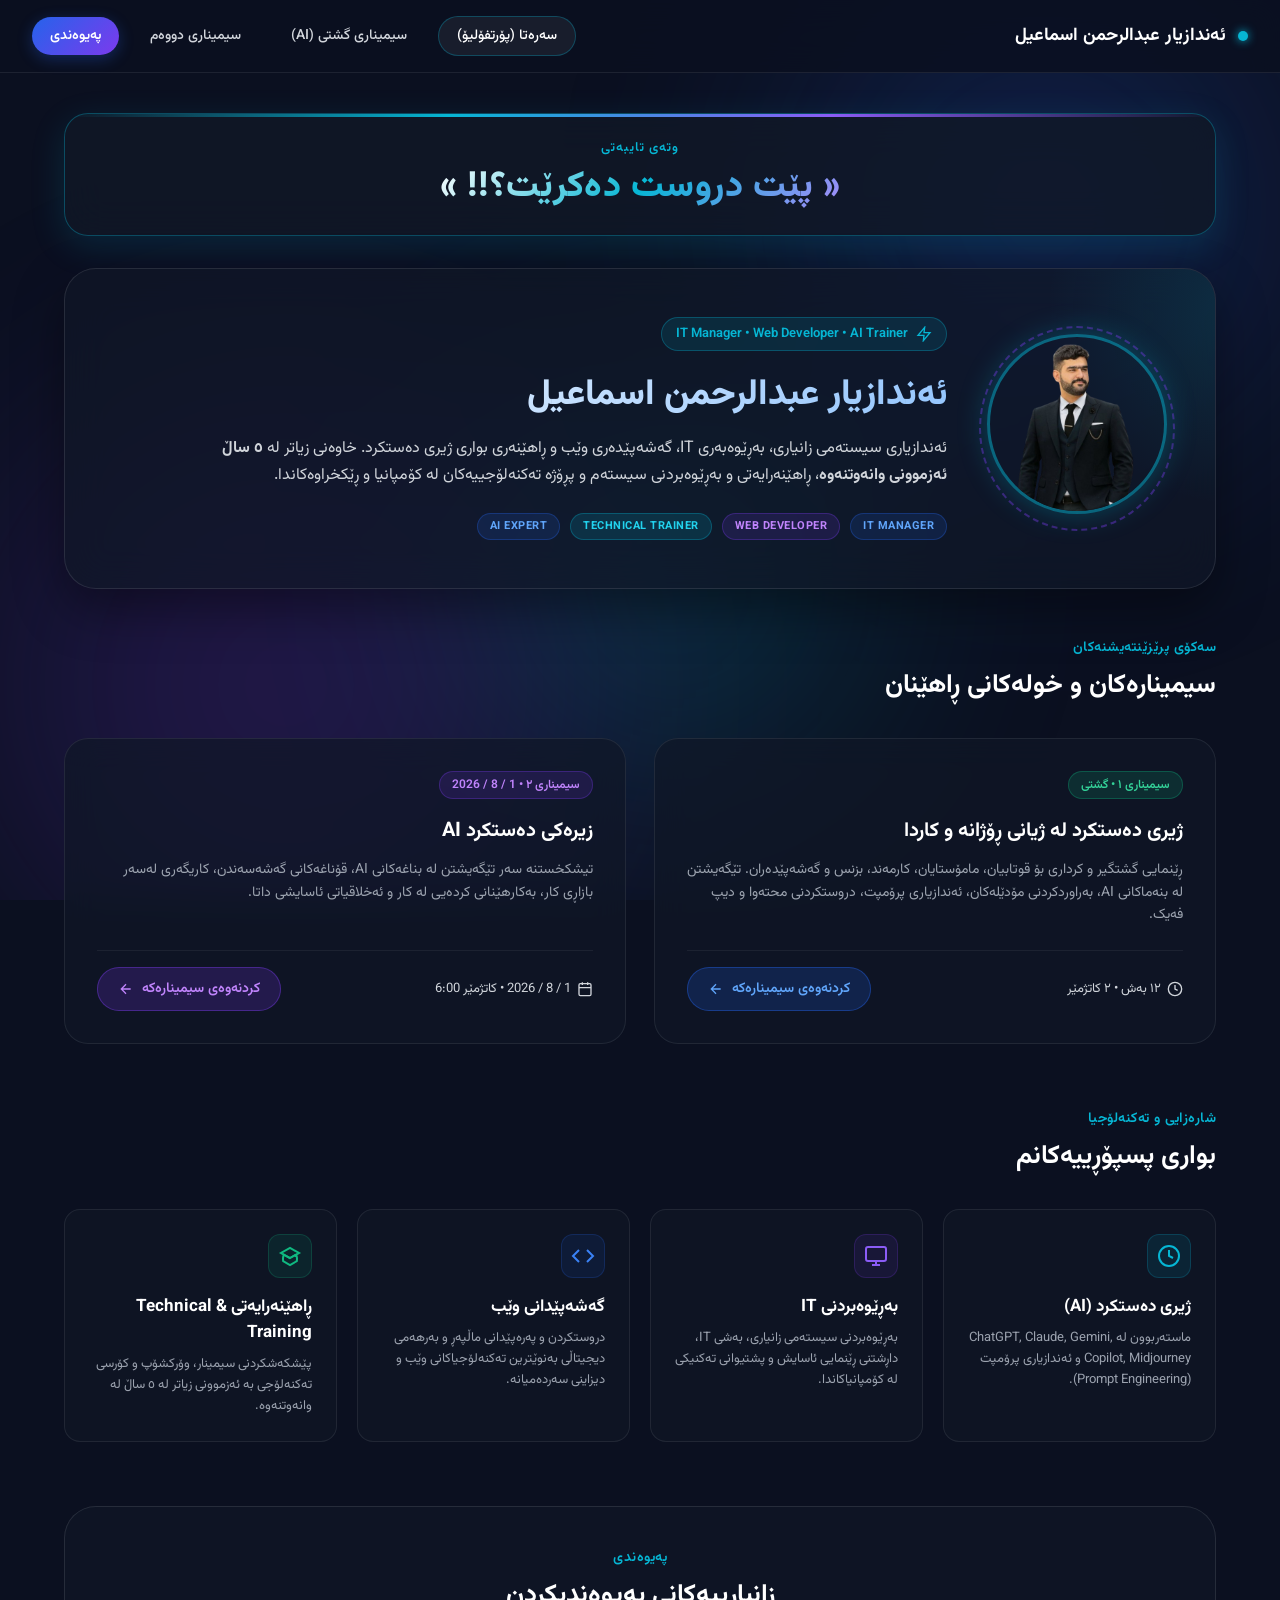
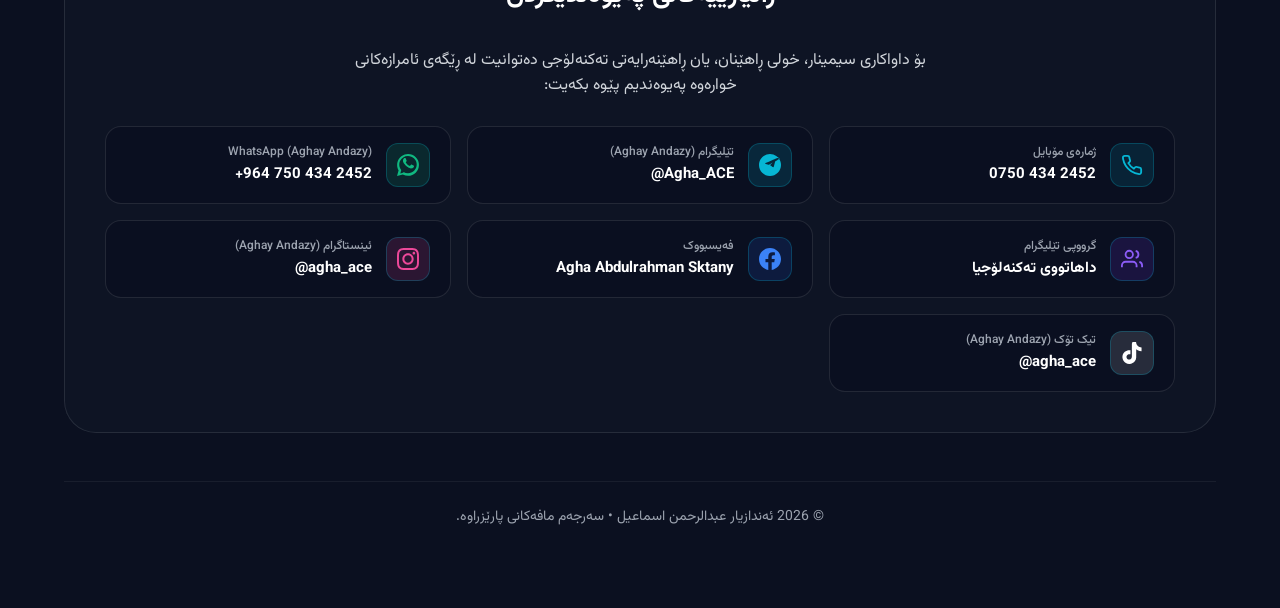
==== commit 948a19dc: "feat: add general and seminar pages with supporting styles and navigation logic" ====
--- a/index.html
+++ b/index.html
@@ -3,53 +3,127 @@
 <head>
   <meta charset="UTF-8">
   <meta name="viewport" content="width=device-width, initial-scale=1.0">
-  <title>ژیری دەستکرد — لە ژیانی ڕۆژانە و کاردا</title>
+  <title>ئەندازیار عبدالرحمن اسماعیل — پۆرتفۆلیۆ & سیمینارەکان</title>
   <link rel="stylesheet" href="index.css">
   <style>
-    /* Social Links Styling on Closing Slide */
-    .social-links-container {
-      display: flex;
-      flex-wrap: wrap;
-      justify-content: center;
+    /* Large Quote Banner Styling */
+    .hero-quote-banner {
+      background: rgba(17, 24, 39, 0.8);
+      backdrop-filter: blur(20px);
+      border: 1px solid rgba(6, 182, 212, 0.35);
+      border-radius: var(--radius-l);
+      padding: 24px 36px;
+      margin-bottom: 32px;
+      text-align: center;
+      position: relative;
+      box-shadow: 0 10px 35px rgba(6, 182, 212, 0.15);
+      overflow: hidden;
+    }
+
+    .hero-quote-banner::before {
+      content: '';
+      position: absolute;
+      top: 0;
+      left: 0;
+      right: 0;
+      height: 3px;
+      background: linear-gradient(90deg, transparent, #06B6D4, #8B5CF6, transparent);
+    }
+
+    .hero-quote-tag {
+      font-size: 13px;
+      color: #06B6D4;
+      font-weight: 600;
+      letter-spacing: 1px;
+      margin-bottom: 6px;
+      display: block;
+      text-transform: uppercase;
+    }
+
+    .hero-quote-text {
+      font-size: 36px;
+      font-weight: 800;
+      background: linear-gradient(135deg, #FFFFFF, #06B6D4, #A78BFA);
+      -webkit-background-clip: text;
+      -webkit-text-fill-color: transparent;
+      display: inline-block;
+      margin: 0;
+      letter-spacing: 0.5px;
+      line-height: 1.3;
+    }
+
+    /* Contact Section Layout */
+    .contact-section {
+      background: rgba(17, 24, 39, 0.7);
+      backdrop-filter: blur(20px);
+      border: 1px solid rgba(255, 255, 255, 0.1);
+      border-radius: var(--radius-xl);
+      padding: 40px;
+      margin-bottom: 48px;
+    }
+
+    .contact-grid {
+      display: grid;
+      grid-template-columns: repeat(auto-fit, minmax(280px, 1fr));
       gap: 16px;
-      margin-top: 24px;
-      width: 100%;
-      max-width: 900px;
-    }
-    
-    .social-btn {
+      margin-top: 28px;
+    }
+
+    .contact-card-item {
       display: flex;
       align-items: center;
-      gap: 12px;
-      background: rgba(17, 24, 39, 0.85);
-      backdrop-filter: blur(12px);
-      border: 1px solid rgba(6, 182, 212, 0.3);
-      padding: 12px 24px;
-      border-radius: 100px;
+      gap: 14px;
+      background: rgba(11, 16, 32, 0.85);
+      border: 1px solid rgba(255, 255, 255, 0.1);
+      padding: 16px 20px;
+      border-radius: var(--radius-m);
       color: #FFFFFF;
       text-decoration: none;
-      font-size: 16px;
-      font-weight: 600;
       transition: all 0.3s ease;
-      box-shadow: 0 4px 15px rgba(0, 0, 0, 0.3);
-    }
-    
-    .social-btn:hover {
-      background: rgba(37, 99, 235, 0.3);
+    }
+
+    .contact-card-item:hover {
+      background: rgba(37, 99, 235, 0.25);
       border-color: #06B6D4;
       transform: translateY(-3px);
-      box-shadow: 0 8px 25px rgba(6, 182, 212, 0.3);
+      box-shadow: 0 8px 25px rgba(6, 182, 212, 0.25);
+    }
+
+    .contact-icon {
+      width: 44px;
+      height: 44px;
+      border-radius: 12px;
+      background: rgba(6, 182, 212, 0.12);
+      border: 1px solid rgba(6, 182, 212, 0.25);
+      display: flex;
+      align-items: center;
+      justify-content: center;
       color: #06B6D4;
-    }
-    
-    .social-btn svg {
-      width: 22px;
-      height: 22px;
-      fill: currentColor;
+      flex-shrink: 0;
+    }
+
+    .contact-info {
+      display: flex;
+      flex-direction: column;
+      overflow: hidden;
+    }
+
+    .contact-label {
+      font-size: 12px;
+      color: var(--text-muted);
+      font-weight: 500;
+      margin-bottom: 2px;
+    }
+
+    .contact-value {
+      font-size: 15px;
+      color: var(--text-white);
+      font-weight: 700;
+      word-break: break-all;
     }
   </style>
 </head>
-<body>
+<body class="portfolio-page">
 
   <!-- Ambient Glowing Background Orbs -->
   <div class="bg-ambient">
@@ -58,1168 +132,252 @@
     <div class="ambient-orb orb-3"></div>
   </div>
 
-  <div class="presentation-container">
-    <!-- Header Bar -->
-    <header class="presenter-header">
-      <div class="brand-badge">
-        <span class="dot"></span>
-        <span>ژیری دەستکرد &bull; لە ژیانی ڕۆژانە و کاردا</span>
-      </div>
-      <div class="header-center-quote">
-        <span>« دەبێت کۆمپیوتەر بتوانێت بیربکاتەوە؟ »</span>
-      </div>
-      <div class="header-controls">
-        <button class="btn-icon" id="toggleNotesBtn" title="تێبینییەکانی پێشکەشکار (Key: N)">
-          <svg width="16" height="16" fill="none" stroke="currentColor" stroke-width="2" viewBox="0 0 24 24"><path d="M11 4H4a2 2 0 00-2 2v14a2 2 0 002 2h14a2 2 0 002-2v-7"></path><path d="M18.5 2.5a2.121 2.121 0 013 3L12 15l-4 1 1-4 9.5-9.5z"></path></svg>
-          <span>تێبینی</span>
-        </button>
-        <button class="btn-icon" id="toggleThumbnailsBtn" title="هەموو سلایدەکان (Key: T / ESC)">
-          <svg width="16" height="16" fill="none" stroke="currentColor" stroke-width="2" viewBox="0 0 24 24"><rect x="3" y="3" width="7" height="7"></rect><rect x="14" y="3" width="7" height="7"></rect><rect x="14" y="14" width="7" height="7"></rect><rect x="3" y="14" width="7" height="7"></rect></svg>
-          <span>سلایدەکان</span>
-        </button>
-        <button class="btn-icon" id="toggleFullscreenBtn" title="پاشاندانی ته‌واوی شاشه‌ (Key: F)">
-          <svg width="16" height="16" fill="none" stroke="currentColor" stroke-width="2" viewBox="0 0 24 24"><path d="M8 3H5a2 2 0 00-2 2v3m18 0V5a2 2 0 00-2-2h-3m0 18h3a2 2 0 002-2v-3M3 16v3a2 2 0 002 2h3"></path></svg>
-        </button>
-      </div>
-    </header>
-
-    <!-- Main Slide Viewport -->
-    <main class="slides-viewport" id="slidesViewport">
-
-<section class="slide active bg-hero-art" id="slide-1" data-notes="بەخێربێن بۆ کۆرسی ژیری دەستکرد. ئەمڕۆ تیشک دەخەینە سەر بەکارهێنانی کردارییانەی AI لە ژیانی ڕۆژانە و سەرجەم سێکتەرەکانی کاردا.">
-        <div class="slide-content-wrapper">
-          <div class="hero-wrapper">
-            <div class="hero-tag">
-              <svg width="18" height="18" fill="none" stroke="currentColor" stroke-width="2" viewBox="0 0 24 24"><path d="M13 2L3 14h9l-1 8 10-12h-9l1-8z"></path></svg>
-              <span>کۆرسی ژیری دەستکرد &bull; ٢ کاتژمێر</span>
+  <!-- Portfolio Navigation Header -->
+  <header class="portfolio-header">
+    <a href="index.html" class="portfolio-logo">
+      <span class="dot"></span>
+      <span>ئەندازیار عبدالرحمن اسماعیل</span>
+    </a>
+    
+    <ul class="portfolio-nav-links">
+      <li><a href="index.html" class="portfolio-nav-link active">سەرەتا (پۆرتفۆلیۆ)</a></li>
+      <li><a href="general.html" class="portfolio-nav-link">سیمیناری گشتی (AI)</a></li>
+      <li><a href="seminar2.html" class="portfolio-nav-link">سیمیناری دووەم</a></li>
+      <li><a href="#contact" class="portfolio-nav-link btn-cta">پەیوەندی</a></li>
+    </ul>
+  </header>
+
+  <!-- Main Content Wrapper -->
+  <main class="portfolio-container">
+
+    <!-- Top Personal Quote Banner -->
+    <div class="hero-quote-banner">
+      <span class="hero-quote-tag">وتەی تایبەتی</span>
+      <h2 class="hero-quote-text">« پێت دروست دەکرێت؟!! »</h2>
+    </div>
+
+    <!-- Hero Profile Section -->
+    <section class="portfolio-hero-card">
+      <div class="portfolio-avatar-wrapper">
+        <img src="assets/image/agha.png" alt="ئەندازیار عبدالرحمن اسماعیل" class="portfolio-avatar-img">
+        <div class="portfolio-avatar-glow"></div>
+      </div>
+      
+      <div class="portfolio-hero-info">
+        <div class="portfolio-tag">
+          <svg width="16" height="16" fill="none" stroke="currentColor" stroke-width="2" viewBox="0 0 24 24"><path d="M13 2L3 14h9l-1 8 10-12h-9l1-8z"></path></svg>
+          <span>IT Manager &bull; Web Developer &bull; AI Trainer</span>
+        </div>
+        
+        <h1 class="portfolio-title">ئەندازیار عبدالرحمن اسماعیل</h1>
+        
+        <p class="portfolio-subtitle">
+          ئەندازیاری سیستەمی زانیاری، بەڕێوەبەری IT، گەشەپێدەری وێب و ڕاهێنەری بواری ژیری دەستکرد. خاوەنی زیاتر لە <strong>٥ ساڵ ئەزموونی وانەوتنەوە</strong>، ڕاهێنەرایەتی و بەڕێوەبردنی سیستەم و پڕۆژە تەکنەلۆجییەکان لە کۆمپانیا و ڕێکخراوەکاندا.
+        </p>
+
+        <div class="portfolio-badges">
+          <span class="badge badge-blue">IT Manager</span>
+          <span class="badge badge-purple">Web Developer</span>
+          <span class="badge badge-cyan">Technical Trainer</span>
+          <span class="badge badge-blue">AI Expert</span>
+        </div>
+      </div>
+    </section>
+
+    <!-- Seminars Hub Section -->
+    <section id="seminars">
+      <div class="portfolio-section-header">
+        <span class="portfolio-section-subtitle">سەکۆی پرێزێنتەیشنەکان</span>
+        <h2 class="portfolio-section-title">سیمینارەکان و خولەکانی ڕاهێنان</h2>
+      </div>
+
+      <div class="seminars-grid">
+        <!-- Seminar 1 Card (General Seminar) -->
+        <div class="seminar-card">
+          <div>
+            <span class="seminar-card-badge badge-active">سیمیناری ١ &bull; گشتی</span>
+            <h3 class="seminar-card-title">ژیری دەستکرد لە ژیانی ڕۆژانە و کاردا</h3>
+            <p class="seminar-card-desc">
+              ڕێنمایی گشتگیر و کرداری بۆ قوتابیان، مامۆستایان، کارمەند، بزنس و گەشەپێدەران. تێگەیشتن لە بنەماکانی AI، بەراوردکردنی مۆدێلەکان، ئەندازیاری پرۆمپت، دروستکردنی محتەوا و دیپ فەیک.
+            </p>
+          </div>
+          <div class="seminar-card-footer">
+            <div class="seminar-meta">
+              <svg width="16" height="16" fill="none" stroke="currentColor" stroke-width="2" viewBox="0 0 24 24"><circle cx="12" cy="12" r="10"></circle><polyline points="12 6 12 12 16 14"></polyline></svg>
+              <span>١٢ بەش &bull; ٢ کاتژمێر</span>
             </div>
-            <h1 class="hero-title">ژیری دەستکرد</h1>
-            <p class="hero-subtitle">«ژیری دەستکرد لە ژیانی ڕۆژانە و کاردا» — ڕێنمایی گشتگیر بۆ قوتابی، مامۆستا، کارمەند، بزنس و گەشەپێدەران</p>
-            <div class="hero-presenter">
-              <div class="presenter-avatar">ع</div>
-              <div class="presenter-text">
-                <div class="presenter-name">پێشکەشکار: ئەندازیار عبدالرحمن اسماعیل</div>
-                <div class="presenter-role">شارەزای ژیری دەستکرد و ئۆتۆماتیکردنی بزنس</div>
-              </div>
+            <a href="general.html" class="seminar-btn">
+              <span>کردنەوەی سیمینارەکە</span>
+              <svg width="16" height="16" fill="none" stroke="currentColor" stroke-width="2" viewBox="0 0 24 24"><path d="M19 12H5m7 7l-7-7 7-7"></path></svg>
+            </a>
+          </div>
+        </div>
+
+        <!-- Seminar 2 Card -->
+        <div class="seminar-card">
+          <div>
+            <span class="seminar-card-badge badge-active" style="background: rgba(124, 58, 237, 0.15); color: #C084FC; border-color: rgba(124, 58, 237, 0.3);">سیمیناری ٢ &bull; 1 / 8 / 2026</span>
+            <h3 class="seminar-card-title">زیرەکی دەستکرد AI</h3>
+            <p class="seminar-card-desc">
+              تیشکخستنە سەر تێگەیشتن لە بناغەکانی AI، قۆناغەکانی گەشەسەندن، کاریگەری لەسەر بازاڕی کار، بەکارهێنانی کردەیی لە کار و ئەخلاقیاتی ئاسایشی داتا.
+            </p>
+          </div>
+          <div class="seminar-card-footer">
+            <div class="seminar-meta">
+              <svg width="16" height="16" fill="none" stroke="currentColor" stroke-width="2" viewBox="0 0 24 24"><rect x="3" y="4" width="18" height="18" rx="2" ry="2"></rect><line x1="16" y1="2" x2="16" y2="6"></line><line x1="8" y1="2" x2="8" y2="6"></line><line x1="3" y1="10" x2="21" y2="10"></line></svg>
+              <span>1 / 8 / 2026 &bull; کاتژمێر 6:00</span>
             </div>
-          </div>
-        </div>
-      </section>
-
-<section class="slide" id="slide-2" data-notes="دەربارەی پێشکەشکاری سیمینارەکە، ئەندازیار عبدالرحمن اسماعیل، پیشە، بڕوانامەکان و ئەزموونی کاری لە بواری تەکنەلۆجیادا.">
-        <div class="slide-content-wrapper">
-          <div class="slide-header">
-            <span class="slide-category">پێشەکی</span>
-            <h2 class="slide-title">دەربارەی پێشکەشکار (خۆناساندن)</h2>
-          </div>
-          
-          <div class="profile-layout">
-            <!-- Profile Photo & Main Title Card -->
-            <div class="profile-card glass-card card-accent-blue">
-              <div class="profile-avatar-container">
-                <img src="assets/image/agha.png" alt="ئەندازیار عبدالرحمن اسماعیل" class="profile-img">
-                <div class="profile-avatar-glow"></div>
-              </div>
-              <h3 class="profile-name">ئەندازیار عبدالرحمن اسماعیل</h3>
-              <div class="profile-badges">
-                <span class="badge badge-blue">IT Manager</span>
-                <span class="badge badge-purple">Web Developer</span>
-                <span class="badge badge-cyan">Technical Trainer</span>
-              </div>
-            </div>
-
-            <!-- Profile Details (Education & Experience) -->
-            <div class="profile-details">
-              <div class="glass-card card-accent-purple details-card">
-                <h3 class="details-title">
-                  <svg width="20" height="20" fill="none" stroke="currentColor" stroke-width="2" viewBox="0 0 24 24"><path d="M12 14l9-5-9-5-9 5 9 5z"></path><path d="M12 14l6.16-3.422a12.083 12.083 0 01.665 6.479L12 21l-6.83-3.943a12.078 12.078 0 01.662-6.483L12 14z"></path></svg>
-                  بڕوانامەکان (Education)
-                </h3>
-                <ul class="details-list">
-                  <li>ئەندازیاری سیستەمی زانیاری</li>
-                  <li>تەکنەلۆجیای زانیاری (IT)</li>
-                </ul>
-              </div>
-
-              <div class="glass-card card-accent-cyan details-card">
-                <h3 class="details-title">
-                  <svg width="20" height="20" fill="none" stroke="currentColor" stroke-width="2" viewBox="0 0 24 24"><rect x="2" y="7" width="20" height="14" rx="2" ry="2"></rect><path d="M16 21V5a2 2 0 00-2-2h-4a2 2 0 00-2 2v16"></path></svg>
-                  ئەزموونی کارکردن (Experience)
-                </h3>
-                <ul class="details-list">
-                  <li>زیاتر لە <strong>٥ ساڵ</strong> ئەزموونی وانەوتنەوە و ڕاهێنەرایەتی لە چەندین بواری جیاجیادا.</li>
-                  <li>بەڕێوەبەری پێشووی بەشی IT لە چەندین کۆمپانیا.</li>
-                  <li>ئەزموون لە بواری جیاوازی سەر بە IT.</li>
-                </ul>
-              </div>
-            </div>
-          </div>
-        </div>
-      </section>
-
-<section class="slide bg-analytics-art" id="slide-3" data-notes="خشتەی کۆرسەکە بە شێوازێک داڕێژراوە کە لە سادەترین بنەماوە دەستپێبکات تا عەمەلیترین دیزاین و کۆد.">
-        <div class="slide-content-wrapper">
-          <div class="slide-header">
-            <span class="slide-category">نەخشەی رێگای کۆرسەکە</span>
-            <h2 class="slide-title">بابەتە سەرەکیەکانی کۆرسەکە (١٢ بەش)</h2>
-          </div>
-          <div class="grid-12">
-            <div class="glass-card card-accent-blue" style="grid-column: span 4;">
-              <div class="card-number">بەشی ١ - ٣</div>
-              <h3 class="card-title">بنەما، مۆدێلەکان & پرۆمپت</h3>
-              <p class="card-body">ژیری دەستکرد چییە؟ جۆرەکانی مۆدێلەکان، و ئەندازیاری پرۆمپتی پیشەیی.</p>
-            </div>
-            <div class="glass-card card-accent-purple" style="grid-column: span 4;">
-              <div class="card-number">بەشی ٤ - ٦</div>
-              <h3 class="card-title">قوتابی، مامۆستا & خاوەنکار</h3>
-              <p class="card-body">کورتکردنەوەی PDF، داڕشتنی پلان، فیدباک و ڕاپۆرتی ئۆتۆماتیک.</p>
-            </div>
-            <div class="glass-card card-accent-blue" style="grid-column: span 4;">
-              <div class="card-number">بەشی ٧ - ٨</div>
-              <h3 class="card-title">بزنس & گەشەپێدەر</h3>
-              <p class="card-body">پرۆسەی کاری ١١ هەنگاوی بزنس و گەشەپێدانی کۆد بە AI.</p>
-            </div>
-            <div class="glass-card card-accent-cyan" style="grid-column: span 4;">
-              <div class="card-number">☕ پشوو</div>
-              <h3 class="card-title">کۆفی برێک (١٥ خولەک)</h3>
-              <p class="card-body">پشوو پاش تەواوبوونی وانەکانی خۆکارکردن، بزنس و گەشەپێدان.</p>
-            </div>
-            <div class="glass-card card-accent-purple" style="grid-column: span 4;">
-              <div class="card-number">بەشی ٩ - ١٠</div>
-              <h3 class="card-title">دیزاینەر & سنوورەکانی AI</h3>
-              <p class="card-body">دروستکردنی وێنە و ڤیدیۆ، و تێگەیشتن لە هەڵەکان و دیپ فەیک.</p>
-            </div>
-            <div class="glass-card card-accent-cyan" style="grid-column: span 4;">
-              <div class="card-number">بەشی ١١ - ١٢</div>
-              <h3 class="card-title">نموونەی ڕاستەوخۆ & داهاتوو</h3>
-              <p class="card-body">تەماشاکردنی دێمۆی ڕاستەوخۆ و داڕشتنی پاشەرۆژی ئەی ئای.</p>
-            </div>
-          </div>
-        </div>
-      </section>
-
-<section class="slide" id="slide-4" data-notes="ئامانجی سەرەکی ئەم بەشە ئەوەیە بەشداربووان تێبگەن AI جادوو نییە، بەڵکو تەکنەلۆجیایەکی شیکارییە.">
-        <div class="slide-content-wrapper">
-          <div class="slide-header">
-            <span class="slide-category">بەشی ١ (١٠ - ١٥ خولەک)</span>
-            <h2 class="slide-title">ژیری دەستکرد چییە؟ (تێگەیشتن لە بنەماکان)</h2>
-          </div>
-          <div class="grid-12">
-            <div class="glass-card card-accent-blue" style="grid-column: span 4;">
-              <div class="card-icon"><svg width="24" height="24" fill="none" stroke="currentColor" stroke-width="2" viewBox="0 0 24 24"><circle cx="12" cy="12" r="10"></circle><path d="M12 16v-4"></path><path d="M12 8h.01"></path></svg></div>
-              <h3 class="card-title">١. ژیری دەستکرد چییە؟</h3>
-              <p class="card-body">سیستەمێک کە بیرکاری و داتا بەکاردێنێت بۆ شیکردنەوە و بڕیاردان وەک مرۆڤ.</p>
-            </div>
-            <div class="glass-card card-accent-purple" style="grid-column: span 4;">
-              <div class="card-icon"><svg width="24" height="24" fill="none" stroke="currentColor" stroke-width="2" viewBox="0 0 24 24"><path d="M12 2a10 10 0 100 20 10 10 0 000-20z"></path><path d="M12 6v6l4 2"></path></svg></div>
-              <h3 class="card-title">٢. لە کوێ دەبینین؟</h3>
-              <p class="card-body">لە تەلیفۆن، گووگڵ، فەیسبووک، سیستەمی پزیشکی و ئۆتۆمبێلی خۆڕەودا.</p>
-            </div>
-            <div class="glass-card card-accent-cyan" style="grid-column: span 4;">
-              <div class="card-icon"><svg width="24" height="24" fill="none" stroke="currentColor" stroke-width="2" viewBox="0 0 24 24"><path d="M9.5 2A2.5 2.5 0 0112 4.5v15a2.5 2.5 0 01-4.96.44L7 19.5a2.5 2.5 0 01-2.5-2.5V7A2.5 2.5 0 017 4.5h2.5z"></path></svg></div>
-              <h3 class="card-title">٣. چۆن بیر دەکات؟</h3>
-              <p class="card-body">بە شیکردنەوەی ملیارەها نەخش و داتا لە ڕێگەی تۆڕە دەمارییەکانەوە (Neural Networks).</p>
-            </div>
-            <div class="glass-card card-accent-blue" style="grid-column: span 6;">
-              <div class="card-icon"><svg width="24" height="24" fill="none" stroke="currentColor" stroke-width="2" viewBox="0 0 24 24"><path d="M4 19.5A2.5 2.5 0 016.5 17H20"></path><path d="M6.5 2H20v20H6.5A2.5 2.5 0 014 19.5v-15A2.5 2.5 0 016.5 2z"></path></svg></div>
-              <h3 class="card-title">٤. مۆدێلی زمانی چییە؟</h3>
-              <p class="card-body">مۆدێلی زمانی گەورە (Large Language Model) کە لە دەق تێدەگات و نووسین شیدەکاتەوە.</p>
-            </div>
-            <div class="glass-card card-accent-purple" style="grid-column: span 6;">
-              <div class="card-icon"><svg width="24" height="24" fill="none" stroke="currentColor" stroke-width="2" viewBox="0 0 24 24"><path d="M12 2v20M17 5H9.5a3.5 3.5 0 000 7h5a3.5 3.5 0 010 7H6"></path></svg></div>
-              <h3 class="card-title">٥. چۆن فێر دەبێت؟</h3>
-              <p class="card-body">لە ڕێگەی ڕاهێنان (Training) لەسەر تێکست و زانیاری ڕابردوو؛ <strong>«ڕاهێنان و بیرکارییە!»</strong></p>
-            </div>
-          </div>
-        </div>
-      </section>
-
-<section class="slide" id="slide-5" data-notes="بۆ هر ئەرکێک ئامرازێکی گونجاو هەیە؛ بەکارهێنانی ئامرازی ڕاست خێرایی کارەکان دەقات دەکاتەوە.">
-        <div class="slide-content-wrapper">
-          <div class="slide-header">
-            <span class="slide-category">بەشی ٢ (١٥ خولەک)</span>
-            <h2 class="slide-title">جۆرەکانی ئامرازی ژیری دەستکرد و بەکارهێنانیان</h2>
-          </div>
-          <div class="grid-12">
-            <div class="glass-card card-accent-blue" style="grid-column: span 4;">
-              <div class="card-number">چات جیپیتی (ChatGPT)</div>
-              <h3 class="card-title">نووسین، کۆد و پلان</h3>
-              <p class="card-body">باشترین بۆ: نووسینی دەق، شیکاری، کۆدکردن، و داڕشتنی پلانی گشتی.</p>
-            </div>
-            <div class="glass-card card-accent-purple" style="grid-column: span 4;">
-              <div class="card-number">کلۆد (Claude)</div>
-              <h3 class="card-title">PDF، ڕاپۆرت و نووسین</h3>
-              <p class="card-body">باشترین بۆ: خوێندنەوەی فایلی PDF ی درێژ، نووسینی فەرمی و ڕاپۆرتی زانستی.</p>
-            </div>
-            <div class="glass-card card-accent-cyan" style="grid-column: span 4;">
-              <div class="card-number">جێمینای (Gemini)</div>
-              <h3 class="card-title">گووگڵ، Docs & Gmail</h3>
-              <p class="card-body">باشترین بۆ: بەستنەوە بە بەڵگەنامەکانی گووگڵ، گەڕان و خزمەتگوزارییەکان.</p>
-            </div>
-            <div class="glass-card card-accent-blue" style="grid-column: span 4;">
-              <div class="card-number">پێرپلێکسیتی (Perplexity)</div>
-              <h3 class="card-title">توێژینەوە و سەرچاوەکان</h3>
-              <p class="card-body">باشترین بۆ: لێکۆڵینەوەی ئەکادیمی، بەڵگە و هێنانی لینک و سەرچاوەی ڕاستەقینە.</p>
-            </div>
-            <div class="glass-card card-accent-purple" style="grid-column: span 4;">
-              <div class="card-number">کۆپایڵۆت (Copilot)</div>
-              <h3 class="card-title">ماڵپەڕەکانی مایکرۆسۆفت</h3>
-              <p class="card-body">باشترین بۆ: ئۆتۆماتیکردنی Excel، Word، و دروستکردنی پرێزێنتەیشن لە PowerPoint.</p>
-            </div>
-            <div class="glass-card card-accent-cyan" style="grid-column: span 4;">
-              <div class="card-number">گرۆک (Grok)</div>
-              <h3 class="card-title">تۆڕی ئێکس (Twitter)</h3>
-              <p class="card-body">باشترین بۆ: زانیارییەکانی ڕووداوە زۆر تازەکان لە سۆشیال میدیاوە.</p>
-            </div>
-          </div>
-        </div>
-      </section>
-
-<section class="slide" id="slide-6" data-notes="ئەم بەشە گرنگترین بەشی کۆرسەکەیە! فێربوونی دروستکردنی پرۆمپت کۆنتڕۆڵی تەواوت دەداتێ.">
-        <div class="slide-content-wrapper">
-          <div class="slide-header">
-            <span class="slide-category">بەشی ٣ (٢٥ خولەک)</span>
-            <h2 class="slide-title">ئەندازیاری پرۆمپت — ئاستەکانی نووسینی پرۆمپت</h2>
-          </div>
-          <div class="comparison-container">
-            <div class="comparison-card weak">
-              <div class="comparison-badge">
-                <svg width="16" height="16" fill="none" stroke="currentColor" stroke-width="2" viewBox="0 0 24 24"><circle cx="12" cy="12" r="10"></circle><line x1="15" y1="9" x2="9" y2="15"></line><line x1="9" y1="9" x2="15" y2="15"></line></svg>
-                <span>پرۆمپتی لاواز</span>
-              </div>
-              <div class="prompt-code-box">«بابەتێکم بۆ بنووسە.»</div>
-              <p class="card-body" style="color: #FCA5A5;">گشتییە و دەرئەنجامێکی لاواز دەدات کە پێویستی بە سەرلەنوێ نووسینەوە هەیە.</p>
-            </div>
-
-            <div class="comparison-card strong">
-              <div class="comparison-badge">
-                <svg width="16" height="16" fill="none" stroke="currentColor" stroke-width="2" viewBox="0 0 24 24"><path d="M22 11.08V12a10 10 0 11-5.93-9.14"></path><polyline points="22 4 12 14.01 9 11.01"></polyline></svg>
-                <span>پرۆمپتی زۆر باش (پێشکەوتوو)</span>
-              </div>
-              <div class="prompt-code-box">«تۆ مامۆستای ژیری دەستکردیت. بابەتێکی ٥٠٠ وشەی فەرمی بنووسە بۆ قوتابی زانکۆ، بە زمانی کوردی، بە سەرناو، نموونە، و کۆتایی، و ٥ پرسیاری تاقیکردنەوە لە کۆتایی زیاد بکە.»</div>
-              <p class="card-body" style="color: #6EE7B7;">ڕۆڵ، ئۆدیانس، فۆرمات، زمانی دیاریکراو و ئەرکی تەواو دەدات بە AI.</p>
-            </div>
-          </div>
-          <div style="display: flex; justify-content: center; margin-top: 24px;">
-            <button class="action-btn" id="openPromptLibraryBtn">
-              <svg width="18" height="18" fill="none" stroke="currentColor" stroke-width="2" viewBox="0 0 24 24"><path d="M12 4v16m8-8H4"></path></svg>
-              <span>بینینی بانک و نموونەکانی پرۆمپت (لاواز، ناوەند، زۆر باش)</span>
-            </button>
-          </div>
-        </div>
-      </section>
-
-<section class="slide" id="slide-7" data-notes="داڕشتنی پرۆمپت بەم ٥ بەشە دڵنیایی سەدا سەد دەدات لە وەرگرتنی وەڵامی دروست.">
-        <div class="slide-content-wrapper">
-          <div class="slide-header">
-            <span class="slide-category">داڕشتنی پرۆمپت</span>
-            <h2 class="slide-title">پێکهاتەی زێڕینی پرۆمپت (ڕۆڵ، ئەرک، پاشبنەما، فۆرمات، تۆنی دەنگ)</h2>
-          </div>
-          <div class="grid-12">
-            <div class="glass-card card-accent-blue" style="grid-column: span 4;">
-              <div class="card-icon"><svg width="24" height="24" fill="none" stroke="currentColor" stroke-width="2" viewBox="0 0 24 24"><path d="M20 21v-2a4 4 0 00-4-4H8a4 4 0 00-4 4v2"></path><circle cx="12" cy="7" r="4"></circle></svg></div>
-              <h3 class="card-title">١. ڕۆڵ (Role)</h3>
-              <p class="card-body" style="line-height: 1.6;"><strong>«وەک شارەزایەک بجوڵێوە»</strong><br>ئەزموون و لێهاتوویی مۆدێلەکە دیاری دەکات بۆ ئەوەی وەڵامەکە بەپێی پسپۆڕییەکە شیکاری بکات.</p>
-            </div>
-            <div class="glass-card card-accent-purple" style="grid-column: span 4;">
-              <div class="card-icon"><svg width="24" height="24" fill="none" stroke="currentColor" stroke-width="2" viewBox="0 0 24 24"><path d="M9 11l3 3L22 4"></path></svg></div>
-              <h3 class="card-title">٢. ئەرک (Task)</h3>
-              <p class="card-body" style="line-height: 1.6;"><strong>«دەمەوێت ئەمەم بۆ بکەیت»</strong><br>ئامانجی کارەکە بە وردی دەنووسێت (وەک نووسینی نامە، شیتاڵکردنی داتا یان کورتکردنەوەی دەق).</p>
-            </div>
-            <div class="glass-card card-accent-cyan" style="grid-column: span 4;">
-              <div class="card-icon"><svg width="24" height="24" fill="none" stroke="currentColor" stroke-width="2" viewBox="0 0 24 24"><circle cx="12" cy="12" r="10"></circle></svg></div>
-              <h3 class="card-title">٣. پاشبنەما (Context)</h3>
-              <p class="card-body" style="line-height: 1.6;"><strong>«ئەم زانیارییانەت پێویستە»</strong><br>کێ ئۆدیانسە، بۆچی دەتەوێت و هەر وردەکارییەکی پێشوو کە وەڵامەکە زیاتر لۆکاڵ و گونجاو دەکات.</p>
-            </div>
-            <div class="glass-card card-accent-blue" style="grid-column: span 6;">
-              <div class="card-icon"><svg width="24" height="24" fill="none" stroke="currentColor" stroke-width="2" viewBox="0 0 24 24"><rect x="3" y="3" width="18" height="18" rx="2"></rect></svg></div>
-              <h3 class="card-title">٤. فۆرمات (Format)</h3>
-              <p class="card-body" style="line-height: 1.6;"><strong>«شێوازی پیشاندانی دەرئەنجام»</strong><br>دیاریکردنی شێوازی داڕشتنی دەقەکە، وەک خشتە (Table)، لیستی خاڵبەندی (Bullet points)، یان پاراگرافی کورت.</p>
-            </div>
-            <div class="glass-card card-accent-purple" style="grid-column: span 6;">
-              <div class="card-icon"><svg width="24" height="24" fill="none" stroke="currentColor" stroke-width="2" viewBox="0 0 24 24"><polygon points="12 2 15 8 22 9 17 14 18 21 12 17 6 21 7 14 2 9 9 8 12 2"></polygon></svg></div>
-              <h3 class="card-title">٥. تۆنی دەنگ & سنووردارکردن</h3>
-              <p class="card-body" style="line-height: 1.6;"><strong>«شێوازی دەربڕین و هێڵە سوورەکان»</strong><br>بەکارهێنانی تۆنی فەرمی، هاوڕێیانە یان سادە، لەگەڵ سنووردارکردنی ژمارەی وشەکان و زمانەکە (کوردی سۆرانی).</p>
-            </div>
-          </div>
-        </div>
-      </section>
-
-<section class="slide bg-workflow-art" id="slide-8" data-notes="قوتابیان دەتوانن کاتی خوێندنەوەکەیان نیوە بکەنەوە و باشتر تێبگەن بەم workflow ە.">
-        <div class="slide-content-wrapper">
-          <div class="slide-header">
-            <span class="slide-category">بەشی ٤</span>
-            <h2 class="slide-title">ژیری دەستکرد بۆ قوتابی (پرۆسەی کاری قوتابی)</h2>
-          </div>
-          <div class="workflow-diagram">
-            <div class="workflow-node">
-              <div class="node-step">١</div>
-              <h3 class="card-title" style="font-size: 16px;">فایلی PDF / دەق</h3>
-              <p class="card-body" style="font-size: 14px;">داخڵکردنی فایلی وانەکە</p>
-            </div>
-            <div class="workflow-arrow">&larr;</div>
-            <div class="workflow-node">
-              <div class="node-step">٢</div>
-              <h3 class="card-title" style="font-size: 16px;">کورتکردنەوە</h3>
-              <p class="card-body" style="font-size: 14px;">پوختەی وانەکە بە خاڵ</p>
-            </div>
-            <div class="workflow-arrow">&larr;</div>
-            <div class="workflow-node">
-              <div class="node-step">٣</div>
-              <h3 class="card-title" style="font-size: 16px;">نەخشەی مێشک & پرسیار</h3>
-              <p class="card-body" style="font-size: 14px;">Mind Map و تاقیکردنەوە</p>
-            </div>
-            <div class="workflow-arrow">&larr;</div>
-            <div class="workflow-node" style="border-color: var(--color-success);">
-              <div class="node-step" style="background: var(--color-success);">٤</div>
-              <h3 class="card-title" style="font-size: 16px;">ئامادەکاری تاقیکردنەوە</h3>
-              <p class="card-body" style="font-size: 14px;">فلاش کارد و پێداچوونەوە</p>
-            </div>
-          </div>
-          <div style="display: flex; justify-content: center; margin-top: 24px;">
-            <button class="action-btn" id="openStudentPromptBtn">
-              <svg width="18" height="18" fill="none" stroke="currentColor" stroke-width="2" viewBox="0 0 24 24"><path d="M12 4v16m8-8H4"></path></svg>
-              <span>بینینی نموونەی پرۆمپتی قوتابیان</span>
-            </button>
-          </div>
-        </div>
-      </section>
-
-<section class="slide bg-workflow-art" id="slide-9" data-notes="مامۆستایان دەتوانن پرۆسەی ئامادەکردنی وانە و تاقیکردنەوەکان زۆر ئاسانتر بکەن.">
-        <div class="slide-content-wrapper">
-          <div class="slide-header">
-            <span class="slide-category">بەشی ٥</span>
-            <h2 class="slide-title">ژیری دەستکرد بۆ مامۆستا (پرۆسەی کاری مامۆستا)</h2>
-          </div>
-          <div class="workflow-diagram">
-            <div class="workflow-node">
-              <div class="node-step">١</div>
-              <h3 class="card-title" style="font-size: 16px;">پلانی وانە</h3>
-              <p class="card-body" style="font-size: 14px;">داڕشتنی پلانی وانە (Lesson Plan)</p>
-            </div>
-            <div class="workflow-arrow">&larr;</div>
-            <div class="workflow-node">
-              <div class="node-step">٢</div>
-              <h3 class="card-title" style="font-size: 16px;">سڵایدەکانی پرێزێنتەیشن</h3>
-              <p class="card-body" style="font-size: 14px;">دروستکردنی سڵایدەکان</p>
-            </div>
-            <div class="workflow-arrow">&larr;</div>
-            <div class="workflow-node">
-              <div class="node-step">٣</div>
-              <h3 class="card-title" style="font-size: 16px;">پرسیار & پێوەرەکان</h3>
-              <p class="card-body" style="font-size: 14px;">پرسیار و پێوەری هەڵسەنگاندن</p>
-            </div>
-            <div class="workflow-arrow">&larr;</div>
-            <div class="workflow-node" style="border-color: var(--color-success);">
-              <div class="node-step" style="background: var(--color-success);">٤</div>
-              <h3 class="card-title" style="font-size: 16px;">وەڵامی نموونەیی</h3>
-              <p class="card-body" style="font-size: 14px;">وەڵامی ڕاستی تاقیکردنەوە</p>
-            </div>
-          </div>
-          <div style="display: flex; justify-content: center; margin-top: 24px;">
-            <button class="action-btn" id="openTeacherPromptBtn">
-              <svg width="18" height="18" fill="none" stroke="currentColor" stroke-width="2" viewBox="0 0 24 24"><path d="M12 4v16m8-8H4"></path></svg>
-              <span>بینینی نموونەی پرۆمپتی مامۆستایان</span>
-            </button>
-          </div>
-        </div>
-      </section>
-
-<section class="slide bg-workflow-art" id="slide-10" data-notes="خاوەنکاران دەتوانن کاتی چاودێری و بەڕێوەبردن کەم بکەنەوە و بە خێرایی بڕیاری ستراتیژی بدەن بەم workflow ە.">
-        <div class="slide-content-wrapper">
-          <div class="slide-header">
-            <span class="slide-category">بەشی ٦</span>
-            <h2 class="slide-title">ژیری دەستکرد بۆ خاوەنکار (پرۆسەی کاری خاوەنکار)</h2>
-          </div>
-          <div class="workflow-diagram">
-            <div class="workflow-node">
-              <div class="node-step">١</div>
-              <h3 class="card-title" style="font-size: 16px;">داڕشتنی ئەرکەکان</h3>
-              <p class="card-body" style="font-size: 14px;">دابەشکردن و ڕوونکردنەوەی ئەرکەکان بە AI</p>
-            </div>
-            <div class="workflow-arrow">&larr;</div>
-            <div class="workflow-node">
-              <div class="node-step">٢</div>
-              <h3 class="card-title" style="font-size: 16px;">شیتاڵکردنی ڕاپۆرتەکان</h3>
-              <p class="card-body" style="font-size: 14px;">شیکردنەوەی داتای دارایی و فرۆشتن</p>
-            </div>
-            <div class="workflow-arrow">&larr;</div>
-            <div class="workflow-node">
-              <div class="node-step">٣</div>
-              <h3 class="card-title" style="font-size: 16px;">پێوەری هەڵسەنگاندن</h3>
-              <p class="card-body" style="font-size: 14px;">دروستکردنی پێوەر بۆ ئەدای کارمەندان</p>
-            </div>
-            <div class="workflow-arrow">&larr;</div>
-            <div class="workflow-node" style="border-color: var(--color-success);">
-              <div class="node-step" style="background: var(--color-success);">٤</div>
-              <h3 class="card-title" style="font-size: 16px;">پێدانی فیدباکی بەهێز</h3>
-              <p class="card-body" style="font-size: 14px;">نووسینی وەڵام و فیدباکی ڕێنمایی</p>
-            </div>
-          </div>
-          <div style="display: flex; justify-content: center; margin-top: 24px;">
-            <button class="action-btn" id="openEmployerPromptBtn">
-              <svg width="18" height="18" fill="none" stroke="currentColor" stroke-width="2" viewBox="0 0 24 24"><path d="M12 4v16m8-8H4"></path></svg>
-              <span>بینینی نموونەی پرۆمپتی خاوەنکاران</span>
-            </button>
-          </div>
-        </div>
-      </section>
-
-<section class="slide bg-analytics-art" id="slide-11" data-notes="ئەم بەشە زۆر سەرنجڕاکێشە چونکە خاوەن بزنسەکان فێردەبن چۆن تەواوی مارکێتینگ و پرۆسەکانیان ئۆتۆماتیک بکەن.">
-        <div class="slide-content-wrapper">
-          <div class="slide-header">
-            <span class="slide-category">بەشی ٧ (بزنس)</span>
-            <h2 class="slide-title">ژیری دەستکرد بۆ بزنس (پرۆسەی کاری بزنس)</h2>
-          </div>
-          <div class="grid-12">
-            <div class="glass-card card-accent-blue" style="grid-column: span 4;">
-              <h3 class="card-title">بیرۆکە & پلانی بزنس</h3>
-              <p class="card-body">پلانی بازرگانی، وەرگرتنی ناو و لۆگۆ.</p>
-            </div>
-            <div class="glass-card card-accent-purple" style="grid-column: span 4;">
-              <h3 class="card-title">مینۆ & ناسنامە</h3>
-              <p class="card-body">داڕشتنی کاڵا، مینۆ و براندینگ.</p>
-            </div>
-            <div class="glass-card card-accent-cyan" style="grid-column: span 4;">
-              <h3 class="card-title">سۆشیال میدیا & ڕیکلام</h3>
-              <p class="card-body">نووسینی دەقی ڕیکلام و دروستکردنی وێنە/ڤیدیۆ.</p>
-            </div>
-            <div class="glass-card card-accent-blue" style="grid-column: span 6;">
-              <h3 class="card-title">وەڵامدانی کڕیار</h3>
-              <p class="card-body">ئۆتۆماتیکردنی وەڵامی کڕیاران و پێداچوونەوە.</p>
-            </div>
-            <div class="glass-card card-accent-purple" style="grid-column: span 6;">
-              <h3 class="card-title">پلانی گەشەپێدان</h3>
-              <p class="card-body">شیکاری دارایی و ڕاپۆرتی گەشەپێدان.</p>
-            </div>
-          </div>
-          <div style="display: flex; justify-content: center; margin-top: 24px;">
-            <button class="action-btn" id="openBusinessPromptBtn">
-              <svg width="18" height="18" fill="none" stroke="currentColor" stroke-width="2" viewBox="0 0 24 24"><path d="M12 4v16m8-8H4"></path></svg>
-              <span>بینینی نموونەی پرۆمپتی بزنس و بازرگانی</span>
-            </button>
-          </div>
-        </div>
-      </section>
-
-<section class="slide bg-workflow-art" id="slide-12" data-notes="گەشەپێدەران دەتوانن خێرایی کۆدنووسین و چاککردنی هەڵەکان بە ڕێژەی 3x زیاد بکەن.">
-        <div class="slide-content-wrapper">
-          <div class="slide-header">
-            <span class="slide-category">بەشی ٨</span>
-            <h2 class="slide-title">ژیری دەستکرد بۆ گەشەپێدەر (پرۆسەی کاری گەشەپێدەر)</h2>
-          </div>
-          <div class="workflow-diagram">
-            <div class="workflow-node">
-              <div class="node-step">١</div>
-              <h3 class="card-title" style="font-size: 16px;">بیرۆکە & پرۆمپت</h3>
-              <p class="card-body" style="font-size: 14px;">داواکاری سیستەمەکە</p>
-            </div>
-            <div class="workflow-arrow">&larr;</div>
-            <div class="workflow-node">
-              <div class="node-step">٢</div>
-              <h3 class="card-title" style="font-size: 16px;">کۆدکردن بە AI</h3>
-              <p class="card-body" style="font-size: 14px;">Flutter, Laravel, Python</p>
-            </div>
-            <div class="workflow-arrow">&larr;</div>
-            <div class="workflow-node">
-              <div class="node-step">٣</div>
-              <h3 class="card-title" style="font-size: 16px;">چاککردنی هەڵەکان</h3>
-              <p class="card-body" style="font-size: 14px;">Debug & Refactor</p>
-            </div>
-            <div class="workflow-arrow">&larr;</div>
-            <div class="workflow-node" style="border-color: var(--color-success);">
-              <div class="node-step" style="background: var(--color-success);">٤</div>
-              <h3 class="card-title" style="font-size: 16px;">بڵاوکردنەوە & بەڵگەنامە</h3>
-              <p class="card-body" style="font-size: 14px;">Deploy & Docs</p>
-            </div>
-          </div>
-        </div>
-      </section>
-
-<section class="slide bg-hero-art" id="slide-13" data-notes="کاتی پشوو و گۆڕینەوەی بیرۆکەکان. پاش گەڕانەوە دێینە سەر بەشە کردارییەکان.">
-        <div class="slide-content-wrapper">
-          <div class="hero-wrapper">
-            <div class="hero-tag" style="border-color: var(--cyan-accent); color: var(--cyan-accent);">
-              ☕ <span>کۆفی برێک &bull; کاتی پشوو</span>
-            </div>
-            <h1 class="hero-title" style="font-size: 64px;">١٥ خولەک پشوو</h1>
-            <p class="hero-subtitle">پاش گەڕانەوە دەست دەکەین بە بەکارهێنانی AI بۆ دیزاینەر، تێگەیشتن لە مەترسییەکان و پێشاندانی دێمۆی ڕاستەوخۆ.</p>
-          </div>
-        </div>
-      </section>
-
-<section class="slide" id="slide-14" data-notes="ئامرازەکانی دیزاین بە AI دەرفەت دەدەن کەمپینی بێ وێنە بە کاتێکی کەم دروست بکرێت.">
-        <div class="slide-content-wrapper">
-          <div class="slide-header">
-            <span class="slide-category">بەشی ٩</span>
-            <h2 class="slide-title">ژیری دەستکرد بۆ دیزاینەر (ئامرازەکانی دیزاین و وێنەکان)</h2>
-          </div>
-          <div class="grid-12">
-            <div class="glass-card card-accent-blue" style="grid-column: span 4;">
-              <h3 class="card-title">میدجۆرنی / چات جیپیتی</h3>
-              <p class="card-body">دروستکردنی بیرۆکە و وێنەی گرافیکی بەرز.</p>
-            </div>
-            <div class="glass-card card-accent-purple" style="grid-column: span 4;">
-              <h3 class="card-title">ئیمەیجن / ڤیۆ (Imagen / Veo)</h3>
-              <p class="card-body">دروستکردنی وێنەی واقیعی و ڤیدیۆ بە AI.</p>
-            </div>
-            <div class="glass-card card-accent-cyan" style="grid-column: span 4;">
-              <h3 class="card-title">کانڤا (Canva AI)</h3>
-              <p class="card-body">دیزاینی پۆستەر و سۆشیال میدیا بە خێرایی.</p>
-            </div>
-            <div class="glass-card card-accent-blue" style="grid-column: span 6;">
-              <h3 class="card-title">دەنگی دەستکرد (AI Voice)</h3>
-              <p class="card-body">دروستکردنی دەنگی سروشتی بۆ ڕیکلام.</p>
-            </div>
-            <div class="glass-card card-accent-purple" style="grid-column: span 6;">
-              <h3 class="card-title">لۆگۆ & براندینگ</h3>
-              <p class="card-body">دیزاینی ڕەمزی بازرگانی و پۆستەر.</p>
-            </div>
-          </div>
-          <div style="display: flex; justify-content: center; margin-top: 24px;">
-            <button class="action-btn" id="openDesignerPromptBtn">
-              <svg width="18" height="18" fill="none" stroke="currentColor" stroke-width="2" viewBox="0 0 24 24"><path d="M12 4v16m8-8H4"></path></svg>
-              <span>بینینی بانک و نموونەکانی پرۆمپتی دیزاین و ڤیدیۆ</span>
-            </button>
-          </div>
-        </div>
-      </section>
-
-<section class="slide" id="slide-15" data-notes="گرنگە بەشداران بزانن AI هەمیشە ڕاست نییە و پێویستی بە پشکنین و بەرپرسیارییەتی هەیە.">
-        <div class="slide-content-wrapper">
-          <div class="slide-header">
-            <span class="slide-category">بەشی ١٠</span>
-            <h2 class="slide-title">کاریگەری و سنوورەکانی AI (مەترسی و ڕەوشتەکان)</h2>
-          </div>
-          <div class="grid-12">
-            <div class="glass-card card-accent-blue" style="grid-column: span 4;">
-              <h3 class="card-title">دروستکردنی وەهم (Hallucination)</h3>
-              <p class="card-body">AI هەندێک جار زانیاری هەڵە دروست دەکات بە زاهیرێکی ڕاست!</p>
-            </div>
-            <div class="glass-card card-accent-purple" style="grid-column: span 4;">
-              <h3 class="card-title">مافی کۆپی (Copyright)</h3>
-              <p class="card-body">خاوەندارێتی داتا و وێنە دروستکراوەکان بە AI.</p>
-            </div>
-            <div class="glass-card card-accent-cyan" style="grid-column: span 4;">
-              <h3 class="card-title">تایبەتمەندی (Privacy)</h3>
-              <p class="card-body">پاراستنی داتای هەستیار و زانیاری کڕیار لە مۆدێلەکان.</p>
-            </div>
-            <div class="glass-card card-accent-blue" style="grid-column: span 6;">
-              <h3 class="card-title">دیپ فەیک & هەواڵی ساختە</h3>
-              <p class="card-body">ڤیدیۆ و دەنگی ساختە، و ناسینەوەی زانیاری هەڵە.</p>
-            </div>
-            <div class="glass-card card-accent-purple" style="grid-column: span 6;">
-              <h3 class="card-title">پشکنینی مرۆڤ</h3>
-              <p class="card-body">هەمیشە دەبێت مرۆڤ پێداچوونەوە بۆ دەرئەنجامەکانی AI بکات.</p>
-            </div>
-          </div>
-        </div>
-      </section>
-
-<section class="slide bg-analytics-art" id="slide-16" data-notes="دێمۆی ڕاستەوخۆ بەشداران بە چاوی خۆیان کارایی ئامرازەکان دەبینن.">
-        <div class="slide-content-wrapper">
-          <div class="slide-header">
-            <span class="slide-category">بەشی ١١</span>
-            <h2 class="slide-title">نموونەی ڕاستەوخۆ (Live Demos)</h2>
-          </div>
-          <div class="grid-12">
-            <div class="glass-card card-accent-blue clickable-card" style="grid-column: span 4; cursor: pointer;"
-                 data-demo-title="دێمۆی کورتکردنەوەی PDF"
-                 data-demo-prompt="«تۆ شیکەرەوەی داتای فایلی پی دی ئێفیت. ئەم فایلە داخڵکراوە بە تەواوی بخوێنەرەوە و کورت بکەرەوە بە شێوازی پێنج خاڵی سەرەکی، دواتر لیستێک لە سێ کارامەیی یان پرسیاری گرنگ دەربکە کە لە ناو تێکستەکەدایە بە زمانی کوردی سۆرانی.»"
-                 data-demo-desc="ئەم دێمۆیە بەکاردێت بۆ پیشاندانی توانای مۆدێلە زمانییەکان لە خوێندنەوە، تێگەیشتن، و کورتکردنەوەی خێرای پەڕتووک و بەڵگەنامە گەورەکان تەنها لە چەند چرکەیەکدا.">
-              <div class="card-number">کورتکردنەوەی PDF</div>
-              <h3 class="card-title">کورتکردنەوەی فایلی درێژ</h3>
-              <p class="card-body">دێمۆی خوێندنەوەی PDF لە چەند چركەیەکدا.</p>
-            </div>
-            <div class="glass-card card-accent-purple clickable-card" style="grid-column: span 4; cursor: pointer;"
-                 data-demo-title="دێمۆی نووسینی ئیمەیلی فەرمی"
-                 data-demo-prompt="«تۆ نووسەری ئیمەیلی فەرمی و پیشەیی کۆمپانیاکانیت. نامەیەکی فەرمی بە زمانی کوردی سۆرانی بۆ [ناوی لایەنی بەرامبەر] بنووسە بۆ دواخستنی کاتی کۆبوونەوەی سبەینێ لە کاتژمێر ١٠ بۆ کاتژمێر ٢، لەگەڵ پێشکەشکردنی داوای لێبوردن و ڕوونکردنەوەی هۆکاری دواکەوتنەکە بە کورتی.»"
-                 data-demo-desc="نیشاندانی توانای نووسینی ئۆتۆماتیکی ئیمەیل و نامە بە تۆنێکی فەرمی و بە زمانی کوردی، کە یارمەتیدەرە بۆ پەیوەندییە کارگێڕییەکان.">
-              <div class="card-number">ئیمەیلی فەرمی</div>
-              <h3 class="card-title">ئیمەیلی فەرمی</h3>
-              <p class="card-body">نووسینی ئیمەیل بە تۆنی گونجاو.</p>
-            </div>
-            <div class="glass-card card-accent-cyan clickable-card" style="grid-column: span 4; cursor: pointer;"
-                 data-demo-title="دێمۆی دروستکردنی سڵاید و پاوەرپۆینت"
-                 data-demo-prompt="«تۆ شارەزای دیزاین و ڕێکخستنی سڵایدەکانیت. بابەتێکی [ناوی بابەت بنووسە] کورت بکەرەوە بۆ نووسینی کۆدی VBA یان دەقی داڕشتنی ٥ سڵاید بۆ مایکرۆسۆفت پاوەرپۆینت. بۆ هەر سڵایدێک: ناونیشان و دوو دەقی کورت بنووسە بە زمانی کوردی.»"
-                 data-demo-desc="ئۆتۆماتیکردنی پرۆسەی دروستکردنی فایلی پاوەرپۆینت لە دەقێکی سادەوە، کە دەبێتە هۆی پاشەکەوتکردنی کاتێکی زۆر لە وانەوتنەوە یان پێشکەشکردندا.">
-              <div class="card-number">پاوەرپۆینت</div>
-              <h3 class="card-title">سڵایدی خۆکار</h3>
-              <p class="card-body">دروستکردنی پرێزێنتەیشن لە دەقەوە.</p>
-            </div>
-            <div class="glass-card card-accent-blue clickable-card" style="grid-column: span 4; cursor: pointer;"
-                 data-demo-title="دێمۆی داڕشتنی پلانی بزنس"
-                 data-demo-prompt="«تۆ ڕاوێژکار و داڕێژەری پلانی ستراتیژی بازرگانیت. بیرۆکەی پرۆژەی [ناوی پرۆژە بنووسە] شیتاڵ بکە بۆ دروستکردنی پلانی سەرەتایی کار کە پێکبێت لە: کڕیاری ئامانج، تێچووی سەرەتایی خەمڵێنراو، شێوازی ڕیکلامکردن و ڕکابەرەکانی نێو بازاڕ بە کوردی.»"
-                 data-demo-desc="شیکردنەوەی خێرای بیرۆکەکانی بازرگانی و ڕێکخستنی پلانە دارایی و ستراتیژییەکان بۆ دەستپێکردنی بزنسی نوێ.">
-              <div class="card-number">پلانی بزنس</div>
-              <h3 class="card-title">مارکێتینگ و پلانی بزنس</h3>
-              <p class="card-body">داڕشتنی کەمپینی فرۆشتن.</p>
-            </div>
-            <div class="glass-card card-accent-purple clickable-card" style="grid-column: span 4; cursor: pointer;"
-                 data-demo-title="دێمۆی نووسینی کۆدی ئەپڵیکەیشن"
-                 data-demo-prompt="«تۆ گەشەپێدەرێکی لێهاتووی Flutterیت. کۆدێکی پاک و کارا دروستبکە بۆ پەڕەیەک کە لایەنێکی مۆدێرن و گونجاوی هەبێت و لیستێک لە بابەتەکان نیشان بدات بە بەکارهێنانی ListView.builder و لە کاتی کلیکدا پەڕەیەکی تر بکاتەوە.»"
-                 data-demo-desc="نیشاندانی چۆنیەتی دروستکردنی کۆد بۆ بەرنامەکان یان مۆدێلەکانی Flutter/HTML بە هاوکاری AI بۆ خێراکردنی پرۆسەی پەرەپێدان.">
-              <div class="card-number">کۆدی ئەپڵیکەیشن</div>
-              <h3 class="card-title">کۆدی ئەپڵیکەیشن</h3>
-              <p class="card-body">نووسین و دەپلووی کۆد بە Flutter.</p>
-            </div>
-            <div class="glass-card card-accent-cyan clickable-card" style="grid-column: span 4; cursor: pointer;"
-                 data-demo-title="دێمۆی دروستکردنی وێنە و ڤیدیۆ"
-                 data-demo-prompt="«A cinematic shot of a futuristic classroom in Kurdistan, students interacting with 3D holograms of stars and planets, high tech, warm lighting, Unreal Engine 5 render, photorealistic --ar 16:9»"
-                 data-demo-desc="پیشاندانی چۆنیەتی نووسینی پرۆمپت بۆ دروستکردنی وێنە و ئەنیمەیشنی کوالیتی بەرز بۆ مەبەستی جیاوازی خوێندن، گرافیک دیزاین، یان مارکێتینگ.">
-              <div class="card-number">وێنە & ڤیدیۆ</div>
-              <h3 class="card-title">دروستکردنی میدیا</h3>
-              <p class="card-body">وێنە و ڤیدیۆ بە پرۆمپت.</p>
-            </div>
-          </div>
-        </div>
-      </section>
-
-<section class="slide bg-workflow-art" id="slide-17" data-notes="ئەم سلایدە کورتکراوەی کۆرسەکەیە: پێش قسەکردن لەگەڵ AI دەبێت بیرۆکەت هەبێت، گۆشەنیگاکەت لە ئاستی پسپۆڕییەکەت دیاریبکەیت، پرۆمپتی زێڕین دابڕێژیت، پاشان پرۆسەی گفتوگۆ و دەستکاریکردن دەستپێبکەیت.">
-        <div class="slide-content-wrapper">
-          <div class="slide-header">
-            <span class="slide-category">دەرئەنجامی فێربوون</span>
-            <h2 class="slide-title">دەرئەنجام — ئێستا دەبێت چی فێربووبین؟ (پێش گفتوگۆ لەگەڵ AI)</h2>
-          </div>
-          <div class="workflow-diagram">
-            <div class="workflow-node">
-              <div class="node-step">١</div>
-              <h3 class="card-title" style="font-size: 16px;"> بیرۆکە</h3>
-              <p class="card-body" style="font-size: 13px;">پێش قسەکردن لەگەڵ AI، دەبێت بیرۆکە و ئامانجی ڕوونت هەبێت.</p>
-            </div>
-            <div class="workflow-arrow">&larr;</div>
-            <div class="workflow-node">
-              <div class="node-step">٢</div>
-              <h3 class="card-title" style="font-size: 16px;">پسپۆڕی</h3>
-              <p class="card-body" style="font-size: 13px;">قوتابی 🎓، مامۆستا 👨‍🏫، بزنس 💼، ئەندازیار 💻، دکتۆر 🩺</p>
-            </div>
-            <div class="workflow-arrow">&larr;</div>
-            <div class="workflow-node">
-              <div class="node-step">٣</div>
-              <h3 class="card-title" style="font-size: 16px;">نووسینی پرۆمپت</h3>
-              <p class="card-body" style="font-size: 13px;">دانانی Role + Task + Context + Format + Tone</p>
-            </div>
-            <div class="workflow-arrow">&larr;</div>
-            <div class="workflow-node" style="border-color: var(--color-success);">
-              <div class="node-step" style="background: var(--color-success);">٤</div>
-              <h3 class="card-title" style="font-size: 16px;">گفتوگۆ & دەستکاری</h3>
-              <p class="card-body" style="font-size: 13px;">ناردنی پرۆمپت، پشکنینی مرۆیی و باشکردنی وەڵامەکە</p>
-            </div>
-          </div>
-        </div>
-      </section>
-
-<section class="slide bg-hero-art" id="slide-18" data-notes="بەشی کۆتایی: سوپاسگوزاری, تێبینی کۆتایی، و پێدانی لینکەکانی پەیوەندی تێلیگرام، چەناڵ و وەتس ئاپ.">
-        <div class="slide-content-wrapper">
-          <div class="hero-wrapper">
-            <div class="hero-tag" style="border-color: var(--color-success); color: #6EE7B7;">
-              ✨ <span>داهاتووی ژیری دەستکرد &bull; پەیوەندی</span>
-            </div>
-            <h1 class="hero-title" style="font-size: 50px;">سوپاس بۆ بەشداریتان</h1>
-            <p class="hero-subtitle" style="font-size: 20px;">«ژیری دەستکرد لە ژیانی ڕۆژانە و کاردا»</p>
-            
-            <div class="hero-presenter" style="margin-top: var(--space-s);">
-              <div class="presenter-avatar">ع</div>
-              <div class="presenter-text">
-                <div class="presenter-name">ئەندازیار عبدالرحمن اسماعیل</div>
-                <div class="presenter-role">سوپاس بۆ کات و سەرنجتان</div>
-              </div>
-            </div>
-
-            <!-- Social Media Buttons -->
-            <div class="social-links-container">
-              <a href="https://t.me/Agha_ACE" target="_blank" class="social-btn">
-                <svg viewBox="0 0 24 24"><path d="M12 2C6.48 2 2 6.48 2 12s4.48 10 10 10 10-4.48 10-10S17.52 2 12 2zm4.64 6.8c-.15 1.58-.8 5.42-1.13 7.19-.14.75-.42 1-.68 1.03-.58.05-1.02-.38-1.58-.75-.88-.58-1.38-.94-2.23-1.5-.99-.65-.35-1.01.22-1.59.15-.15 2.71-2.48 2.76-2.69.01-.03.01-.14-.07-.2-.08-.06-.19-.04-.27-.02-.12.02-1.96 1.25-5.54 3.67-.52.36-1 .54-1.42.53-.47-.01-1.37-.26-2.03-.48-.82-.27-1.47-.42-1.42-.88.03-.24.38-.49 1.05-.75 4.12-1.79 6.87-2.97 8.25-3.55 3.93-1.65 4.74-1.94 5.27-1.95.12 0 .37.03.54.17.14.12.18.28.2.45-.02.07-.02.21-.04.35z"/></svg>
-                <span>تێلیگرام: Aghay Andazyar (@Agha_ACE)</span>
-              </a>
-              <a href="https://t.me/+W32ycoG8-lZlODc6" target="_blank" class="social-btn">
-                <svg viewBox="0 0 24 24"><path d="M12 2C6.48 2 2 6.48 2 12s4.48 10 10 10 10-4.48 10-10S17.52 2 12 2zm4.64 6.8c-.15 1.58-.8 5.42-1.13 7.19-.14.75-.42 1-.68 1.03-.58.05-1.02-.38-1.58-.75-.88-.58-1.38-.94-2.23-1.5-.99-.65-.35-1.01.22-1.59.15-.15 2.71-2.48 2.76-2.69.01-.03.01-.14-.07-.2-.08-.06-.19-.04-.27-.02-.12.02-1.96 1.25-5.54 3.67-.52.36-1 .54-1.42.53-.47-.01-1.37-.26-2.03-.48-.82-.27-1.47-.42-1.42-.88.03-.24.38-.49 1.05-.75 4.12-1.79 6.87-2.97 8.25-3.55 3.93-1.65 4.74-1.94 5.27-1.95.12 0 .37.03.54.17.14.12.18.28.2.45-.02.07-.02.21-.04.35z"/></svg>
-                <span>چەناڵی تێلیگرام: داهاتووی تەکنەلۆجیا</span>
-              </a>
-              <a href="https://wa.me/9647504342452" target="_blank" class="social-btn">
-                <svg viewBox="0 0 24 24"><path d="M12.04 2c-5.46 0-9.91 4.45-9.91 9.91 0 1.75.46 3.45 1.32 4.95L2.05 22l5.25-1.38c1.45.79 3.08 1.21 4.74 1.21 5.46 0 9.91-4.45 9.91-9.91 0-2.65-1.03-5.14-2.9-7.01A9.84 9.84 0 0012.04 2zm5.8 14.15c-.24.67-1.2 1.22-1.95 1.38-.52.11-1.19.2-3.48-.75-2.92-1.21-4.8-4.18-4.95-4.38-.14-.19-1.2-1.6-1.2-3.05 0-1.45.76-2.17 1.03-2.46.27-.29.59-.36.79-.36.2 0 .39.01.56.01.18 0 .43-.07.67.51.24.58.83 2.03.9 2.18.07.15.12.33.02.53-.1.19-.15.31-.3.48-.15.17-.31.38-.45.51-.15.15-.3.31-.13.61.17.3.77 1.27 1.66 2.06 1.14 1.01 2.1 1.33 2.4 1.48.3.15.48.13.66-.08.18-.21.77-.9.98-1.21.21-.31.43-.26.72-.15.29.11 1.84.87 2.15 1.02.31.15.52.23.59.36.08.13.08.76-.16 1.43z"/></svg>
-                <span>وەتس ئاپ: 07504342452</span>
-              </a>
-            </div>
-
-          </div>
-        </div>
-      </section>
-
-    </main>
-
-    <!-- Footer Bar -->
-    <footer class="presenter-footer">
-      <div class="footer-progress-bar" id="progressBar" style="width: 5.88%;"></div>
-      <div>
-        <span>کۆرسی ژیری دەستکرد</span> &bull; 
-        <span id="currentSectionName" style="color: var(--cyan-accent);">لە ژیانی ڕۆژانە و کاردا</span>
-      </div>
-      <div>
-        <span>سلاید <strong id="currentSlideNum" style="color: white;">1</strong> لە <strong id="totalSlidesNum">18</strong></span>
-      </div>
+            <a href="seminar2.html" class="seminar-btn" style="background: rgba(124, 58, 237, 0.2); border-color: rgba(124, 58, 237, 0.4); color: #C084FC;">
+              <span>کردنەوەی سیمینارەکە</span>
+              <svg width="16" height="16" fill="none" stroke="currentColor" stroke-width="2" viewBox="0 0 24 24"><path d="M19 12H5m7 7l-7-7 7-7"></path></svg>
+            </a>
+          </div>
+        </div>
+      </div>
+    </section>
+
+    <!-- Skills Section -->
+    <section id="skills">
+      <div class="portfolio-section-header">
+        <span class="portfolio-section-subtitle">شارەزایی و تەکنەلۆجیا</span>
+        <h2 class="portfolio-section-title">بواری پسپۆڕییەکانم</h2>
+      </div>
+
+      <div class="skills-grid">
+        <!-- Skill 1 -->
+        <div class="skill-card">
+          <div class="skill-icon">
+            <svg width="24" height="24" fill="none" stroke="currentColor" stroke-width="2" viewBox="0 0 24 24"><path d="M12 2a10 10 0 100 20 10 10 0 000-20z"></path><path d="M12 6v6l4 2"></path></svg>
+          </div>
+          <h3 class="skill-title">ژیری دەستکرد (AI)</h3>
+          <p class="skill-desc">ماستەربوون لە ChatGPT, Claude, Gemini, Copilot, Midjourney و ئەندازیاری پرۆمپت (Prompt Engineering).</p>
+        </div>
+
+        <!-- Skill 2 -->
+        <div class="skill-card">
+          <div class="skill-icon" style="background: rgba(124, 58, 237, 0.1); border-color: rgba(124, 58, 237, 0.2); color: #8B5CF6;">
+            <svg width="24" height="24" fill="none" stroke="currentColor" stroke-width="2" viewBox="0 0 24 24"><rect x="2" y="3" width="20" height="14" rx="2" ry="2"></rect><line x1="8" y1="21" x2="16" y2="21"></line><line x1="12" y1="17" x2="12" y2="21"></line></svg>
+          </div>
+          <h3 class="skill-title">بەڕێوەبردنی IT</h3>
+          <p class="skill-desc">بەڕێوەبردنی سیستەمی زانیاری، بەشی IT، داڕشتنی ڕێنمایی ئاسایش و پشتیوانی تەکنیکی لە کۆمپانیاکاندا.</p>
+        </div>
+
+        <!-- Skill 3 -->
+        <div class="skill-card">
+          <div class="skill-icon" style="background: rgba(37, 99, 235, 0.1); border-color: rgba(37, 99, 235, 0.2); color: #3B82F6;">
+            <svg width="24" height="24" fill="none" stroke="currentColor" stroke-width="2" viewBox="0 0 24 24"><polyline points="16 18 22 12 16 6"></polyline><polyline points="8 6 2 12 8 18"></polyline></svg>
+          </div>
+          <h3 class="skill-title">گەشەپێدانی وێب</h3>
+          <p class="skill-desc">دروستکردن و پەرەپێدانی ماڵپەڕ و بەرهەمی دیجیتاڵی بەنوێترین تەکنەلۆجیاکانی وێب و دیزاینی سەردەمیانە.</p>
+        </div>
+
+        <!-- Skill 4 -->
+        <div class="skill-card">
+          <div class="skill-icon" style="background: rgba(16, 185, 129, 0.1); border-color: rgba(16, 185, 129, 0.2); color: #10B981;">
+            <svg width="24" height="24" fill="none" stroke="currentColor" stroke-width="2" viewBox="0 0 24 24"><path d="M12 14l9-5-9-5-9 5 9 5z"></path><path d="M12 14l6.16-3.422a12.083 12.083 0 01.665 6.479L12 21l-6.83-3.943a12.078 12.078 0 01.662-6.483L12 14z"></path></svg>
+          </div>
+          <h3 class="skill-title">ڕاهێنەرایەتی & Technical Training</h3>
+          <p class="skill-desc">پێشکەشکردنی سیمینار، وۆرکشۆپ و کۆرسی تەکنەلۆجی بە ئەزموونی زیاتر لە ٥ ساڵ لە وانەوتنەوە.</p>
+        </div>
+      </div>
+    </section>
+
+    <!-- Contact Section -->
+    <section class="contact-section" id="contact">
+      <div class="portfolio-section-header" style="text-align: center;">
+        <span class="portfolio-section-subtitle">پەیوەندی</span>
+        <h2 class="portfolio-section-title">زانیارییەکانی پەیوەندیکردن</h2>
+      </div>
+      <p style="color: var(--text-light); max-width: 600px; margin: 0 auto 24px; text-align: center;">
+        بۆ داواکاری سیمینار، خولی ڕاهێنان، یان ڕاهێنەرایەتی تەکنەلۆجی دەتوانیت لە ڕێگەی ئامرازەکانی خوارەوە پەیوەندیم پێوە بکەیت:
+      </p>
+
+      <div class="contact-grid">
+        <!-- Mobile Phone -->
+        <a href="tel:+9647504342452" class="contact-card-item">
+          <div class="contact-icon">
+            <svg width="22" height="22" fill="none" stroke="currentColor" stroke-width="2" viewBox="0 0 24 24"><path d="M22 16.92v3a2 2 0 01-2.18 2 19.79 19.79 0 01-8.63-3.07 19.5 19.5 0 01-6-6 19.79 19.79 0 01-3.07-8.67A2 2 0 014.11 2h3a2 2 0 012 1.72 12.84 12.84 0 00.7 2.81 2 2 0 01-.45 2.11L8.09 9.91a16 16 0 006 6l1.27-1.27a2 2 0 012.11-.45 12.84 12.84 0 002.81.7A2 2 0 0122 16.92z"></path></svg>
+          </div>
+          <div class="contact-info">
+            <span class="contact-label">ژمارەی مۆبایل</span>
+            <span class="contact-value" style="direction: ltr; text-align: right;">0750 434 2452</span>
+          </div>
+        </a>
+
+        <!-- Telegram Personal -->
+        <a href="https://t.me/Agha_ACE" target="_blank" class="contact-card-item">
+          <div class="contact-icon" style="background: rgba(6, 182, 212, 0.15); color: #06B6D4;">
+            <svg width="22" height="22" fill="currentColor" viewBox="0 0 24 24"><path d="M12 0C5.37 0 0 5.37 0 12s5.37 12 12 12 12-5.37 12-12S18.63 0 12 0zm5.562 8.161c-.18.717-.962 4.084-1.362 5.462-.169.584-.385.78-.593.798-.452.042-.796-.299-1.234-.586-.687-.45-1.076-.73-1.742-1.168-.77-.507-.271-.785.168-1.24.115-.119 2.111-1.936 2.15-2.101.005-.021.01-.099-.037-.14-.047-.041-.117-.027-.168-.016-.072.016-1.22.776-3.444 2.278-.326.224-.621.334-.886.328-.492-.011-1.439-.278-2.143-.507-.864-.282-1.551-.432-1.491-.912.031-.25.385-.506 1.062-.767 4.159-1.811 6.934-3.007 8.326-3.587 3.956-1.646 4.777-1.932 5.313-1.942.118-.002.382.028.553.167.144.118.184.277.203.394.019.117.043.383.024.591z"/></svg>
+          </div>
+          <div class="contact-info">
+            <span class="contact-label">تێلیگرام (Aghay Andazy)</span>
+            <span class="contact-value" style="direction: ltr; text-align: right;">@Agha_ACE</span>
+          </div>
+        </a>
+
+        <!-- WhatsApp -->
+        <a href="https://wa.me/9647504342452" target="_blank" class="contact-card-item">
+          <div class="contact-icon" style="background: rgba(16, 185, 129, 0.15); color: #10B981;">
+            <svg width="22" height="22" fill="currentColor" viewBox="0 0 24 24"><path d="M.057 24l1.687-6.163c-1.041-1.804-1.588-3.849-1.587-5.946.003-6.556 5.338-11.891 11.893-11.891 3.181.001 6.167 1.24 8.413 3.488 2.245 2.248 3.481 5.236 3.48 8.414-.003 6.557-5.338 11.892-11.893 11.892-1.99-.001-3.951-.5-5.688-1.448l-6.705 1.758zm6.657-4.471l.379.225c1.472.873 3.166 1.334 4.89 1.335 5.239 0 9.502-4.263 9.505-9.504.001-2.538-.987-4.922-2.784-6.719-1.797-1.797-4.18-2.787-6.719-2.787-5.24 0-9.504 4.264-9.507 9.505-.001 2.05.656 4.025 1.898 5.643l.247.324-1.003 3.663 3.753-.984zm11.238-7.067c-.297-.149-1.758-.868-2.031-.967-.272-.099-.47-.149-.669.149-.198.297-.768.967-.941 1.165-.173.198-.347.223-.644.074-.297-.149-1.255-.462-2.39-1.475-.883-.788-1.48-1.761-1.653-2.059-.173-.297-.018-.458.13-.606.134-.133.297-.347.446-.521.151-.172.2-.296.3-.495.099-.198.05-.372-.025-.521-.075-.148-.669-1.611-.916-2.206-.242-.579-.487-.501-.669-.51l-.57-.01c-.198 0-.52.074-.792.372s-1.04 1.016-1.04 2.479 1.065 2.876 1.213 3.074c.149.198 2.095 3.2 5.076 4.487.709.306 1.263.489 1.694.626.712.226 1.36.194 1.872.118.572-.085 1.758-.719 2.006-1.413.248-.695.248-1.29.173-1.414-.074-.124-.272-.198-.57-.347z"/></svg>
+          </div>
+          <div class="contact-info">
+            <span class="contact-label">WhatsApp (Aghay Andazy)</span>
+            <span class="contact-value" style="direction: ltr; text-align: right;">+964 750 434 2452</span>
+          </div>
+        </a>
+
+        <!-- Telegram Group -->
+        <a href="https://t.me/feature_technology" target="_blank" class="contact-card-item">
+          <div class="contact-icon" style="background: rgba(124, 58, 237, 0.15); color: #8B5CF6;">
+            <svg width="22" height="22" fill="none" stroke="currentColor" stroke-width="2" viewBox="0 0 24 24"><path d="M17 21v-2a4 4 0 00-4-4H5a4 4 0 00-4 4v2"></path><circle cx="9" cy="7" r="4"></circle><path d="M23 21v-2a4 4 0 00-3-3.87"></path><path d="M16 3.13a4 4 0 010 7.75"></path></svg>
+          </div>
+          <div class="contact-info">
+            <span class="contact-label">گرووپی تێلیگرام</span>
+            <span class="contact-value">داهاتووی تەکنەلۆجیا</span>
+          </div>
+        </a>
+
+        <!-- Facebook -->
+        <a href="https://www.facebook.com/AghaAS7421" target="_blank" class="contact-card-item">
+          <div class="contact-icon" style="background: rgba(37, 99, 235, 0.15); color: #3B82F6;">
+            <svg width="22" height="22" fill="currentColor" viewBox="0 0 24 24"><path d="M24 12.073c0-6.627-5.373-12-12-12s-12 5.373-12 12c0 5.99 4.388 10.954 10.125 11.854v-8.385H7.078v-3.47h3.047V9.43c0-3.007 1.792-4.669 4.533-4.669 1.312 0 2.686.235 2.686.235v2.953H15.83c-1.491 0-1.956.925-1.956 1.874v2.25h3.328l-.532 3.47h-2.796v8.385C19.612 23.027 24 18.062 24 12.073z"/></svg>
+          </div>
+          <div class="contact-info">
+            <span class="contact-label">فەیسبووک</span>
+            <span class="contact-value">Agha Abdulrahman Sktany</span>
+          </div>
+        </a>
+
+        <!-- Instagram -->
+        <a href="https://instagram.com/agha_ace" target="_blank" class="contact-card-item">
+          <div class="contact-icon" style="background: rgba(236, 72, 153, 0.15); color: #EC4899;">
+            <svg width="22" height="22" fill="currentColor" viewBox="0 0 24 24"><path d="M12 2.163c3.204 0 3.584.012 4.85.07 3.252.148 4.771 1.691 4.919 4.919.058 1.265.069 1.645.069 4.849 0 3.205-.012 3.584-.069 4.849-.149 3.225-1.664 4.771-4.919 4.919-1.266.058-1.644.07-4.85.07-3.204 0-3.584-.012-4.849-.07-3.26-.149-4.771-1.699-4.919-4.92-.058-1.265-.07-1.644-.07-4.849 0-3.204.013-3.583.07-4.849.149-3.227 1.664-4.771 4.919-4.919 1.266-.057 1.645-.069 4.849-.069zm0-2.163c-3.259 0-3.667.014-4.947.072-4.358.2-6.78 2.618-6.98 6.98-.059 1.281-.073 1.689-.073 4.948 0 3.259.014 3.668.072 4.948.2 4.358 2.618 6.78 6.98 6.98 1.281.058 1.689.072 4.948.072 3.259 0 3.668-.014 4.948-.072 4.354-.2 6.782-2.618 6.979-6.98.059-1.28.073-1.689.073-4.948 0-3.259-.014-3.667-.072-4.947-.196-4.354-2.617-6.78-6.979-6.98-1.281-.059-1.69-.073-4.949-.073zm0 5.838c-3.403 0-6.162 2.759-6.162 6.162s2.759 6.163 6.162 6.163 6.162-2.759 6.162-6.163c0-3.403-2.759-6.162-6.162-6.162zm0 10.162c-2.209 0-4-1.79-4-4 0-2.209 1.791-4 4-4s4 1.791 4 4c0 2.21-1.791 4-4 4zm6.406-11.845c-.796 0-1.441.645-1.441 1.44s.645 1.44 1.441 1.44c.795 0 1.439-.645 1.439-1.44s-.644-1.44-1.439-1.44z"/></svg>
+          </div>
+          <div class="contact-info">
+            <span class="contact-label">ئینستاگرام (Aghay Andazy)</span>
+            <span class="contact-value" style="direction: ltr; text-align: right;">@agha_ace</span>
+          </div>
+        </a>
+
+        <!-- TikTok -->
+        <a href="https://tiktok.com/@agha_ace" target="_blank" class="contact-card-item">
+          <div class="contact-icon" style="background: rgba(255, 255, 255, 0.12); color: #FFFFFF;">
+            <svg width="22" height="22" fill="currentColor" viewBox="0 0 24 24"><path d="M12.525.02c1.31-.02 2.61-.01 3.91-.02.08 1.53.63 3.09 1.75 4.17 1.12 1.11 2.7 1.62 4.24 1.79v4.03c-1.44-.05-2.89-.35-4.2-.97-.57-.26-1.1-.59-1.62-.98-.01 2.92.01 5.84-.02 8.75-.08 1.4-.54 2.79-1.35 3.94-1.31 1.92-3.58 3.17-5.91 3.21-1.43.08-2.86-.31-4.08-1.03-2.02-1.19-3.44-3.37-3.65-5.71-.02-.5-.03-1-.01-1.49.18-1.9 1.12-3.72 2.58-4.96 1.66-1.44 3.98-2.13 6.15-1.72.02 1.48-.04 2.96-.04 4.44-.99-.32-2.15-.23-3.02.37-.82.57-1.31 1.56-1.3 2.56.01.8.37 1.59.97 2.11.83.71 2.03.87 3.03.47.88-.34 1.52-1.1 1.76-2.03.11-.47.16-.96.15-1.44.01-4.52 0-9.04.01-13.56z"/></svg>
+          </div>
+          <div class="contact-info">
+            <span class="contact-label">تیک تۆک (Aghay Andazy)</span>
+            <span class="contact-value" style="direction: ltr; text-align: right;">@agha_ace</span>
+          </div>
+        </a>
+      </div>
+    </section>
+
+    <!-- Footer Note -->
+    <footer style="text-align: center; color: var(--text-muted); font-size: 14px; padding-top: 24px; border-top: 1px solid rgba(255,255,255,0.06);">
+      &copy; 2026 ئەندازیار عبدالرحمن اسماعیل &bull; سەرجەم مافەکانی پارێزراوە.
     </footer>
-  </div>
-
-  <!-- Speaker Notes Drawer -->
-  <div class="speaker-notes-drawer" id="speakerNotesDrawer">
-    <div class="notes-header">
-      <span>تێبینییەکانی پێشکەشکار (Speaker Notes)</span>
-      <button class="btn-icon" id="closeNotesBtn" style="padding: 4px 10px;">داخستن &times;</button>
-    </div>
-    <div class="notes-content" id="notesTextContainer">
-      بەخێربێن بۆ کۆرسی ژیری دەستکرد...
-    </div>
-  </div>
-
-  <!-- Slide Thumbnails Drawer Overlay -->
-  <div class="thumbnails-overlay" id="thumbnailsOverlay">
-    <div class="thumbnails-header">
-      <h2 style="color: var(--text-white); font-size: 24px;">پێشبینینی هەموو سلایدەکان (18 Slides)</h2>
-      <button class="btn-icon" id="closeThumbnailsBtn" style="padding: 8px 16px;">داخستن &times;</button>
-    </div>
-    <div class="thumbnails-grid" id="thumbnailsGrid">
-      <!-- Dynamically filled by app.js -->
-    </div>
-  </div>
-
-  <!-- PROMPT LIBRARY MODAL -->
-  <div class="prompt-modal" id="promptModal">
-    <div class="prompt-modal-content">
-      <div class="prompt-modal-header">
-        <h2 style="font-size: 20px; color: var(--text-white); margin: 0; font-weight: 700;">بانکی نموونەکانی پرۆمپت (لاواز، ناوەند، زۆر باش)</h2>
-        <button class="close-modal-btn" id="closePromptModalBtn">&times;</button>
-      </div>
-      <div class="prompt-modal-body">
-        <div class="prompt-tabs">
-          <button class="tab-btn active" data-tab="tab-education">فێرکاری & مامۆستا</button>
-          <button class="tab-btn" data-tab="tab-study">خوێندن & قوتابی</button>
-          <button class="tab-btn" data-tab="tab-business">بزنس & خاوەنکار</button>
-          <button class="tab-btn" data-tab="tab-coding">پڕۆگرامسازی & کۆد</button>
-        </div>
-        
-        <!-- TAB 1: EDUCATION -->
-        <div class="tab-content active" id="tab-education">
-          <div class="prompt-comparison">
-            <div class="comparison-level weak-lvl">
-              <div class="level-header">🔴 پرۆمپتی لاواز (Weak Prompt)</div>
-              <div class="level-box">«تاقیکردنەوەیەکم بۆ دروستبکە.»</div>
-              <div class="level-desc"><strong>کێشە:</strong> مۆدێلەکە بابەتەکە نازانێت، بۆ چ قۆناغێکە، چەند پرسیارە، یان چی پیشان بدات. وەڵامەکە زۆر ناڕوون و گشتی دەبێت.</div>
-            </div>
-            <div class="comparison-level medium-lvl">
-              <div class="level-header">🟡 پرۆمپتی ناوەند (Medium Prompt)</div>
-              <div class="level-box">«تاقیکردنەوەیەکی بیرکاری بۆ پۆلی ١٢ دروستبکە بە پێنج پرسیار.»</div>
-              <div class="level-desc"><strong>کێشە:</strong> هەرچەندە بابەت و پۆلەکە دیارە، بەڵام جۆری پرسیارەکان (فرەبژاردە یان نووسین) و وەڵامەکانی دیارینەکراوە.</div>
-            </div>
-            <div class="comparison-level strong-lvl">
-              <div class="level-header">🟢 پرۆمپتی زۆر باش (Very Good Prompt)</div>
-              <div class="level-box">«تۆ مامۆستایەکی بیرکاری لێهاتووی پۆلی ١٢. تاقیکردنەوەیەکی هەڵبژارند لەسەر داتاشراو دروستبکە بە ٥ پرسیار و خاڵبەندی دیاریبکە، لەگەڵ هێنانەوەی وەڵامە ڕاستەکان لە کۆتایی بە جیا.»</div>
-              <div class="level-desc"><strong>خاڵی بەهێز:</strong> ڕۆڵەکە دیارە (مامۆستا)، بابەتەکە جێگیرە (داتاشراو)، فۆرماتی پرسیارەکان دیاریکراوە (هەڵبژاردن)، و وەڵامەکان لە کۆتایی جیاکراونەتەوە.</div>
-            </div>
-          </div>
-        </div>
-        
-        <!-- TAB 2: STUDY -->
-        <div class="tab-content" id="tab-study">
-          <div class="prompt-comparison">
-            <div class="comparison-level weak-lvl">
-              <div class="level-header">🔴 پرۆمپتی لاواز (Weak Prompt)</div>
-              <div class="level-box">«ئەم بابەتەم بۆ ڕوونبکەرەوە.»</div>
-              <div class="level-desc"><strong>کێشە:</strong> مۆدێلەکە نازانێت باسی چ بابەتێک دەکەیت، و وەڵامێکی زۆر درێژ یان کورت و ناپێویست دەداتەوە.</div>
-            </div>
-            <div class="comparison-level medium-lvl">
-              <div class="level-header">🟡 پرۆمپتی ناوەند (Medium Prompt)</div>
-              <div class="level-box">«بیرکاری پۆلی ١٢ بۆ من کورت بکەرەوە.»</div>
-              <div class="level-desc"><strong>کێشە:</strong> کورتکردنەوەیەکی ئاسایی دەدات بەڵام ڕەنگە بۆ ئاستی تۆ گونجاو نەبێت یان وشەی گران و تەکنیکی زۆری تێدابێت.</div>
-            </div>
-            <div class="comparison-level strong-lvl">
-              <div class="level-header">🟢 پرۆمپتی زۆر باش (Very Good Prompt)</div>
-              <div class="level-box">«تۆ مامۆستایەکی بیرکاری لێهاتووی پۆلی ١٢. بەندی [ژمارەی بەندی بنووسە] لە بابەتی [بابەتەکەت بنووسە] کورت بکەرەوە بە کوردی بە کەمتر لە ٢٠٠ وشە.»</div>
-              <div class="level-desc"><strong>خاڵی بەهێز:</strong> ڕۆڵی مۆدێلەکە دیاریکراوە، زمان و شێوازی دەربڕینەکە (سادە و بە نموونە) دیارە، و سنوورداری وشەکانی تێدایە.</div>
-            </div>
-          </div>
-        </div>
-        
-        <!-- TAB 3: BUSINESS -->
-        <div class="tab-content" id="tab-business">
-          <div class="prompt-comparison">
-            <div class="comparison-level weak-lvl">
-              <div class="level-header">🔴 پرۆمپتی لاواز (Weak Prompt)</div>
-              <div class="level-box">«نامەیەکی ڕیکلامیم بۆ بنووسە.»</div>
-              <div class="level-desc"><strong>کێشە:</strong> دیار نییە چ کاڵایەکە، کڕیار کێیە و لە چ سۆشیال میدیایەک بڵاودەکرێتەوە. دەرئەنجامەکەی بێ سوودە.</div>
-            </div>
-            <div class="comparison-level medium-lvl">
-              <div class="level-header">🟡 پرۆمپتی ناوەند (Medium Prompt)</div>
-              <div class="level-box">«پۆستێکی فەیسبووک بنووسە بۆ فرۆشتنی مۆبایلی ئایفۆن بە کوردی.»</div>
-              <div class="level-desc"><strong>کێشە:</strong> پۆستەکە دروست دەکات بەڵام زۆر سەرنجڕاکێش نییە، بێ ڕێکخستنی خاڵە گرنگەکان و بەبێ جۆری کڕیاری ئامانج.</div>
-            </div>
-            <div class="comparison-level strong-lvl">
-              <div class="level-header">🟢 پرۆمپتی زۆر باش (Very Good Prompt)</div>
-              <div class="level-box">«تۆ پسپۆڕی مارکێتینگیت. پۆستێکی سەرنجڕاکێش بنووسە بۆ فەیسبووک بۆ فرۆشتنی مۆبایلی ئایفۆن. ئێمۆجی بەکاربێنە، بە کوردی سۆرانی بێت، ڕێنمایی کڕین (CTA) و سوودە گرنگەکانی مۆبایلەکە بە خاڵ دیاری بکە.»</div>
-              <div class="level-desc"><strong>خاڵی بەهێز:</strong> پسپۆڕی دیاریکراوە، شوێنی بڵاوکردنەوە ڕوونە (فەیسبووک)، تۆنەکە مارکێتینگە و بەکارهێنانی ئێمۆجی و جۆری زمانەکەی دیاریکراوە.</div>
-            </div>
-          </div>
-        </div>
-        
-        <!-- TAB 4: CODING -->
-        <div class="tab-content" id="tab-coding">
-          <div class="prompt-comparison">
-            <div class="comparison-level weak-lvl">
-              <div class="level-header">🔴 پرۆمپتی لاواز (Weak Prompt)</div>
-              <div class="level-box">«کۆدێکی HTMLم بۆ دروستبکە.»</div>
-              <div class="level-desc"><strong>کێشە:</strong> تەنها داڕشتنێکی یەکجار سادەی بێ ستایل یان نیشاندانی شتێکی بەسوود دەدات.</div>
-            </div>
-            <div class="comparison-level medium-lvl">
-              <div class="level-header">🟡 پرۆمپتی ناوەند (Medium Prompt)</div>
-              <div class="level-box">«دوگمەیەکی جوانی HTML و CSS دروستبکە.»</div>
-              <div class="level-desc"><strong>کێشە:</strong> دوگمەیەکی ئاسایی بە هەندێک ڕەنگ دروست دەکات، بەڵام بێ فۆرمات یان لایەنە سەرنجڕاکێش و ئەنیمەیشنەکانی.</div>
-            </div>
-            <div class="comparison-level strong-lvl">
-              <div class="level-header">🟢 پرۆمپتی زۆر باش (Very Good Prompt)</div>
-              <div class="level-box">«تۆ گەشەپێدەرێکی لێهاتووی وێبیت. کۆدێکی پاکی HTML و CSS دروستبکە بۆ دوگمەیەکی 'Glassmorphic' کە لە کاتی hoverدا ئەنیمەیشنێکی نەرمی هەبێت و لە ناوەڕاستی لاپەڕەکەدا بێت.»</div>
-              <div class="level-desc"><strong>خاڵی بەهێز:</strong> ستایلی دیاریکراوە (Glassmorphism)، تایبەتمەندی hover ئەنیمەیشنی هەیە و شێوازی ڕێکخستنی کۆدەکەی لە ناوەڕاستدا بە تەواوی ڕوونە.</div>
-            </div>
-          </div>
-        </div>
-      </div>
-    </div>
-  </div>
-
-  <!-- STUDENT PROMPTS MODAL -->
-  <div class="prompt-modal" id="studentPromptModal">
-    <div class="prompt-modal-content">
-      <div class="prompt-modal-header">
-        <h2 style="font-size: 20px; color: var(--text-white); margin: 0; font-weight: 700;">بانکی پرۆمپت بۆ قوتابیان (پۆلی ١٢، زانکۆ و فێربوونی زمان)</h2>
-        <button class="close-modal-btn" id="closeStudentPromptModalBtn">&times;</button>
-      </div>
-      <div class="prompt-modal-body">
-        <div class="prompt-tabs">
-          <button class="tab-btn active" data-tab="tab-student-grade12">پۆلی ١٢ی ئامادەیی</button>
-          <button class="tab-btn" data-tab="tab-student-uni">خوێندکاری زانکۆ</button>
-          <button class="tab-btn" data-tab="tab-student-lang">فێربوونی زمان</button>
-        </div>
-        
-        <!-- TAB 1: GRADE 12 -->
-        <div class="tab-content active" id="tab-student-grade12">
-          <div class="prompt-comparison">
-            <div class="comparison-level strong-lvl">
-              <div class="level-header">🟢 پرۆمپتی گونجاو بۆ پۆلی ١٢ی ئامادەیی</div>
-              <div class="level-box">«تۆ مامۆستایەکی زیندەوەر زانی لێهاتووی پۆلی ١٢ی ئامادەییت. بەندی سێیەم (دڵ) لە بابەتی زیندەوەرزانی بە کوردی کورت بکەرەوە. پێناسە سەرەکییەکان و سێ نموونەی ڕوونم بۆ بنووسە بە شێوازی هەنگاو بە هەنگاو کە تێگەیشتنی ئاسان بێت.»</div>
-              <div class="level-desc"><strong>سوود:</strong> ئەم پرۆمپتە یارمەتی قوتابی پۆلی ١٢ دەدات بابەتە قورسەکانی وەک زیندەوەر زانی بە ڕوونکردنەوە و نموونەی ئاسان بە زمانی کوردی وەربگرێت بۆ پێداچوونەوە و تێگەیشتنی خێرا.</div>
-            </div>
-          </div>
-        </div>
-        
-        <!-- TAB 2: UNIVERSITY -->
-        <div class="tab-content" id="tab-student-uni">
-          <div class="prompt-comparison">
-            <div class="comparison-level strong-lvl">
-              <div class="level-header">🟢 پرۆمپتی گونجاو بۆ خوێندکاری زانکۆ</div>
-              <div class="level-box">«تۆ خوێندکاری زانکۆیت لە بەشی زانستی کۆمپیوتەر. پوختەیەکی چڕوپڕ و زانستی بۆ توێژینەوەی 'Deep Learning' بە زمانی کوردی بنووسە کە پێکبێت لە کورتە، مێتۆدۆلۆژی، و گرنگترین ئەنجامەکان بە خاڵ بۆ بەکارهێنانی لە سڵایدی پرێزێنتەیشندا.»</div>
-              <div class="level-desc"><strong>سوود:</strong> ئەم پرۆمپتە یارمەتی خوێندکاری زانکۆ دەدات کە لە کاتی پێویستدا کورتەی توێژینەوە زانستییەکان بە شێوازێکی پڕۆفیشناڵ وەربگرێت بۆ نووسینی ڕاپۆرت یان دروستکردنی سڵاید.</div>
-            </div>
-          </div>
-        </div>
-        
-        <!-- TAB 3: LANGUAGE LEARNING -->
-        <div class="tab-content" id="tab-student-lang">
-          <div class="prompt-comparison">
-            <div class="comparison-level strong-lvl">
-              <div class="level-header">🟢 پرۆمپتی گونجاو بۆ فێربوونی زمان</div>
-              <div class="level-box">«تۆ مامۆستایەکی زمانی ئینگلیزیت بۆ ئاستی مامناوەند (B1). لیستێک لە ١٠ دەربڕین و فۆرمۆڵی گرنگی گفتوگۆ لەسەر گەشتکردن و فڕینی فڕۆکە بنووسە بە ئینگلیزی، لەگەڵ مانا و ڕوونکردنەوەی کوردی بۆ هەر دانەیەکیان، و تەمسیلی گفتوگۆیەکی کورتم بۆ دروستبکە.»</div>
-              <div class="level-desc"><strong>سوود:</strong> ئەم پرۆمپتە یارمەتی خوێنکاری فێربوونی زمان دەدات گفتوگۆی دروست و زاراوە بەکارھاتووەکان لەگەڵ مانا و گفتوگۆیەکی نموونەییدا بەدەست بهێنێت بۆ مەشقکردن.</div>
-            </div>
-          </div>
-        </div>
-      </div>
-    </div>
-  </div>
-
-  <!-- TEACHER PROMPTS MODAL -->
-  <div class="prompt-modal" id="teacherPromptModal">
-    <div class="prompt-modal-content">
-      <div class="prompt-modal-header">
-        <h2 style="font-size: 20px; color: var(--text-white); margin: 0; font-weight: 700;">بانکی پرۆمپت بۆ مامۆستایان (دروستکردنی پلان، ڕێگەکانی وانەوتنەوە و هەڵسەنگاندن)</h2>
-        <button class="close-modal-btn" id="closeTeacherPromptModalBtn">&times;</button>
-      </div>
-      <div class="prompt-modal-body">
-        <div class="prompt-tabs">
-          <button class="tab-btn active" data-tab="tab-teacher-prep">دروستکردنی پلان & وانە</button>
-          <button class="tab-btn" data-tab="tab-teacher-methods">ڕێگەکانی وانەوتنەوە</button>
-          <button class="tab-btn" data-tab="tab-teacher-eval">هەڵسەنگاندن & پرسیار</button>
-        </div>
-        
-        <!-- TAB 1: LESSON PREP -->
-        <div class="tab-content active" id="tab-teacher-prep">
-          <div class="prompt-comparison">
-            <div class="comparison-level strong-lvl">
-              <div class="level-header">🟢 پرۆمپتی پلان و ئامادەکردنی وانە</div>
-              <div class="level-box">«تۆ شارەزایەکی داڕشتنی مەنهەج و وانەوتناوەیت لە وەزارەتی پەروەردەی هەرێمی کوردستان. پلانێکی وانەی تەواو بۆ بابەتی [ناوی بابەت بنووسە، وەک زیندەوەرزانی پۆلی ١٢ یان بیرکاری پۆلی ٩] بنووسە بۆ یەک وانەی ٤٥ خولەکی. پلانەکە پێکبێت لە: ئامانجی وانە، پێداویستییەکان، دابەشکردنی خولەکەکان (پێشەکی، ناوەڕۆک، پرسیار و وەڵام)، و لە کۆتاییدا ئەرکی ماڵەوە (homework).»</div>
-              <div class="level-desc"><strong>سوود:</strong> ئەم پرۆمپتە یارمەتی مامۆستایانی هەرێم دەدات کە پلان و ڕێڕەوی وانەکانیان بە پێی ستانداردەکانی وەزارەت بە کوردییەکی ڕوون و لە چەند چرکەیەکدا ئامادە بکەن.</div>
-            </div>
-          </div>
-        </div>
-        
-        <!-- TAB 2: TEACHING METHODS -->
-        <div class="tab-content" id="tab-teacher-methods">
-          <div class="prompt-comparison">
-            <div class="comparison-level strong-lvl">
-              <div class="level-header">🟢 پرۆمپتی ڕێگە و شێوازەکانی وانەوتنەوە</div>
-              <div class="level-box">«تۆ ڕاهێنەرێکی گەشەپێدانی مامۆستایانیت لە کوردستان. پێشنیاری ٣ ڕێگای مۆدێرن و کارلێکەر (وەک فێربوونی بە گروپ، گفتوگۆی چالاک، یان پێچەوانەکردنەوەی پۆل) بکە بۆ شەرحکردنی بابەتی [بابەتەکە بنووسە] بە شێوازێک کە قوتابی کەمتر بێزار بێت و زیاتر تێبگات، لەگەڵ پێدانی ڕێنمایی چۆنێتی جێبەجێکردنی لە پۆلدا.»</div>
-              <div class="level-desc"><strong>سوود:</strong> یارمەتی مامۆستا دەدات شێوازەکانی خۆی نوێ بکاتەوە و چالاکی کارلێکەر دروست بکات کە وا دەکات قوتابی سەرنجی لەسەر وانەکە بێت.</div>
-            </div>
-          </div>
-        </div>
-        
-        <!-- TAB 3: ASSESSMENT -->
-        <div class="tab-content" id="tab-teacher-eval">
-          <div class="prompt-comparison">
-            <div class="comparison-level strong-lvl">
-              <div class="level-header">🟢 پرۆمپتی پرسیاری تاقیکردنەوە و هەڵسەنگاندن</div>
-              <div class="level-box">«تۆ پسپۆڕی ئامادەکردنی پرسیاری وزاری و تاقیکردنەوەکانی لە هەرێمی کوردستان. پێنج پرسیاری جیاواز و فیکری بیرکاری پۆلی ١٢ (یان زیندەوەرزانی پۆلی ١٢) لەسەر بەندی [ناوی بەند بنووسە] دروستبکە. پرسیارەکان بەپێی ئاستی زانستی قوتابیان دابەش بکە (٢ ئاسان، ٢ مامناوەند، ١ فیکری/گران)، لەگەڵ نووسینی وەڵامی نموونەیی هەر یەکێکیان.»</div>
-              <div class="level-desc"><strong>سوود:</strong> ئەم پرۆمپتە وا دەکات تاقیکردنەوەی خولی و پێداچوونەوەکان بە پرسیاری کوالیتی بەرز و دابەشکراو بەسەر فیکری و سادەدا بەبێ کات بەفیڕۆدان ئامادە ببن.</div>
-            </div>
-          </div>
-        </div>
-      </div>
-    </div>
-  </div>
-
-  <!-- EMPLOYER PROMPTS MODAL -->
-  <div class="prompt-modal" id="employerPromptModal">
-    <div class="prompt-modal-content">
-      <div class="prompt-modal-header">
-        <h2 style="font-size: 20px; color: var(--text-white); margin: 0; font-weight: 700;">بانکی پرۆمپت بۆ خاوەنکاران (داڕشتنی ئەرک، شیکردنەوەی داتا و فیدباک)</h2>
-        <button class="close-modal-btn" id="closeEmployerPromptModalBtn">&times;</button>
-      </div>
-      <div class="prompt-modal-body">
-        <div class="prompt-tabs">
-          <button class="tab-btn active" data-tab="tab-employer-task">داڕشتنی ئەرکەکان</button>
-          <button class="tab-btn" data-tab="tab-employer-data">شیکردنەوەی داتا</button>
-          <button class="tab-btn" data-tab="tab-employer-feedback">فیدباکی کارمەند</button>
-        </div>
-        
-        <!-- TAB 1: TASK DELEGATION -->
-        <div class="tab-content active" id="tab-employer-task">
-          <div class="prompt-comparison">
-            <div class="comparison-level strong-lvl">
-              <div class="level-header">🟢 پرۆمپتی دابەشکردن و ڕوونکردنەوەی ئەرکەکان</div>
-              <div class="level-box">«تۆ بەڕێوبەرێکی لێهاتووی تیمی کارکردنیت. دەمەوێت ئەرکی [ناوی ئەرک بنووسە، بۆ نموونە: ئامادەکردنی ڕاپۆرتی فرۆشتنی مانگانە] ڕوون بکەیتەوە بۆ کارمەندێکی تیمەکەم. ئەرکەکە بە زمانی کوردییەکی سادە و فەرمی بنووسە، بەم شێوازە: کورتەی ئەرکەکە، کارامەیی پێویست، هەنگاوەکانی ڕاپەڕاندنی بە زنجیرە، کاتی ڕادەستکردن (deadline)، و پێوەرەکانی پەسەندکردنی کارەکە.»</div>
-              <div class="level-desc"><strong>سوود:</strong> ئەم پرۆمپتە یارمەتی خاوەنکار دەدات کە پەیامی ڕوون و دابەشکراوی ئەرکەکان بنووسێت بۆ تیمەکەی بێ ئەوەی هیچ ناڕوونییەک و تێگەیشتنی هەڵە دروست ببێت.</div>
-            </div>
-          </div>
-        </div>
-        
-        <!-- TAB 2: DATA ANALYSIS -->
-        <div class="tab-content" id="tab-employer-data">
-          <div class="prompt-comparison">
-            <div class="comparison-level strong-lvl">
-              <div class="level-header">🟢 پرۆمپتی شیکردنەوەی داتا و فرۆشتن</div>
-              <div class="level-box">«تۆ ڕاوێژکارێکی ستراتیژی بزنس و شیکەرەوەی داتای فۆرماتەکەی. ئەم داتایەی خوارەوەم بۆ شیکار بکە [داتا داراییەکان یان فرۆشتنی لێرە دابنێ]. گرنگترین ٣ خاڵی بەهێز، ٣ کێشە، و ٣ پێشنیاری کرداری کورت بۆ مانگی داهاتوو دەربکە بۆ گەشەپێدانی فرۆشتن بە کوردی.»</div>
-              <div class="level-desc"><strong>سوود:</strong> یارمەتی خاوەنکار دەدات بڕیاری خێرا و گرنگ بدات لەسەر گەشەپێدانی بزنسەکەی بە شیکردنەوەی خێرای داتای فرۆشتن.</div>
-            </div>
-          </div>
-        </div>
-        
-        <!-- TAB 3: FEEDBACK -->
-        <div class="tab-content" id="tab-employer-feedback">
-          <div class="prompt-comparison">
-            <div class="comparison-level strong-lvl">
-              <div class="level-header">🟢 پرۆمپتی فیدباک و هەڵسەنگاندنی ئەدا</div>
-              <div class="level-box">«تۆ بەڕێوبەری سەرچاوە مرۆییەکان (HR)یت. فیدباکێکی پڕۆفیشناڵ و فەرمی بۆ کارمەندێک بنووسە بە زمانی کوردی سۆرانی. کارمەندەکە کێشەی هەیە لە [کێشەکە بنووسە]. فیدباکەکە بە شێوازی 'ساندویچ' بێت (ستایش، باسی کێشەکە، و هاندانی کۆتایی بۆ باشتربوون).»</div>
-              <div class="level-desc"><strong>سوود:</strong> ناردنی پەیامی فیدباک بە شێوازێکی زۆر پڕۆفیشناڵ و بونیاتنەر کە یارمەتی کارمەندەکە دەدات گەشە بکات و هەست بە باشتربوون بکات.</div>
-            </div>
-          </div>
-        </div>
-      </div>
-    </div>
-  </div>
-
-  <!-- BUSINESS PROMPTS MODAL -->
-  <div class="prompt-modal" id="businessPromptModal">
-    <div class="prompt-modal-content">
-      <div class="prompt-modal-header">
-        <h2 style="font-size: 20px; color: var(--text-white); margin: 0; font-weight: 700;">بانکی پرۆمپت بۆ بزنس و بازرگانی (پلاندانان، ڕیکلام و پشتگیری)</h2>
-        <button class="close-modal-btn" id="closeBusinessPromptModalBtn">&times;</button>
-      </div>
-      <div class="prompt-modal-body">
-        <div class="prompt-tabs">
-          <button class="tab-btn active" data-tab="tab-business-plan">داڕشتنی پلان & ناو</button>
-          <button class="tab-btn" data-tab="tab-business-ad">نووسینی ڕیکلام</button>
-          <button class="tab-btn" data-tab="tab-business-support">پشتگیری کڕیاران</button>
-        </div>
-        
-        <!-- TAB 1: BUSINESS PLAN -->
-        <div class="tab-content active" id="tab-business-plan">
-          <div class="prompt-comparison">
-            <div class="comparison-level strong-lvl">
-              <div class="level-header">🟢 پرۆمپتی پلان و دۆزینەوەی ناوی بازرگانی</div>
-              <div class="level-box">«تۆ ڕاوێژکارێکی داهێنەری بزنس و مارکێتینگیت. دەمەوێت بزنسێکی نوێی [جۆری بزنس، بۆ نموونە: چێشتخانەیەک یان فێرگەیەکی تەکنەلۆجی] لە شاری [سلێمانی یان هەولێر] دابمەزرێنم. پێشنیاری ٥ ناوی کوردی و مۆدێرن، دروشمێکی بازرگانی (Slogan) و لیستێک لە ٣ کێشە و چۆنیەتی چارەسەرکردنیان لە بازاڕدا بۆ من بنووسە.»</div>
-              <div class="level-desc"><strong>سوود:</strong> ئەم پرۆمپتە یارمەتیت دەدات بۆ دۆزینەوەی بیرۆکە و ناوی بێ وێنە و ناوازە بۆ دەستپێکردنی کارەکەت.</div>
-            </div>
-          </div>
-        </div>
-        
-        <!-- TAB 2: AD COPYWRITING -->
-        <div class="tab-content" id="tab-business-ad">
-          <div class="prompt-comparison">
-            <div class="comparison-level strong-lvl">
-              <div class="level-header">🟢 پرۆمپتی نووسینی دەقی ڕیکلام (Copywriting)</div>
-              <div class="level-box">«تۆ کۆپیرایتەرێکی لێهاتووی ڕیکلامیت. دەقێکی ڕیکلامی سەرنجڕاکێش بە زمانی کوردی بنووسە بۆ فەیسبووک و ئینستاگرام بۆ ڕیکلامکردنی کاڵایەک کە بریتییە لە [ناوی کاڵا یان خزمەتگوزاری]. دەقەکە سەرەتا سەرنجی خوێنەر ڕابکێشێت بە پرسیارێک، پاشان باسی چارەسەر و سوودەکانی کاڵاکە بکات، و لە کۆتاییدا بانگەوازێک بۆ کڕین (CTA) لەگەڵ ئێمۆجی گونجاو زیاد بکە.»</div>
-              <div class="level-desc"><strong>سوود:</strong> نووسینی دەقی ڕیکلامی زۆر بەهێز بۆ سۆشیال میدیا کە سەرنجی کڕیار ڕادەکێشێت و ڕێژەی فرۆشتن بەرز دەکاتەوە.</div>
-            </div>
-          </div>
-        </div>
-        
-        <!-- TAB 3: CUSTOMER SUPPORT -->
-        <div class="tab-content" id="tab-business-support">
-          <div class="prompt-comparison">
-            <div class="comparison-level strong-lvl">
-              <div class="level-header">🟢 پرۆمپتی وەڵامدانەوە و پشتگیری کڕیاران</div>
-              <div class="level-box">«تۆ نوێنەری پشتگیری کڕیارانی لە کۆمپانیایەکی پیشەیی. وەڵامێکی ئامادەکراو و زۆر ڕێزدارانە بە زمانی کوردی سۆرانی بنووسە بۆ کڕیارێک کە سکاڵای هەیە لەسەر [کێشەکە، بۆ نموونە: دواکەوتنی گەیاندنی کاڵاکەی]. نامەکە دڵنەوایی کڕیارەکە بدات، داوای لێبوردنی فەرمی تێدابێت، چارەسەر پێشنیار بکات و دیارییەکی قەرەبووکردنەوە (وەک دیسکۆنت)ی پێشکەش بکات.»</div>
-              <div class="level-desc"><strong>سوود:</strong> یارمەتیدەرە بۆ بەڕێوەبردنی کێشەی کڕیاران بە شێوازێکی زۆر شارەزایانە و پیشەیی بۆ پاراستنی براندی بزنسەکەت.</div>
-            </div>
-          </div>
-        </div>
-      </div>
-    </div>
-  </div>
-
-  <!-- DESIGNER PROMPTS MODAL -->
-  <div class="prompt-modal" id="designerPromptModal">
-    <div class="prompt-modal-content">
-      <div class="prompt-modal-header">
-        <h2 style="font-size: 20px; color: var(--text-white); margin: 0; font-weight: 700;">بانکی پرۆمپت بۆ دیزاین و دروستکردنی میدیا (وێنە و ڤیدیۆی دڵ)</h2>
-        <button class="close-modal-btn" id="closeDesignerPromptModalBtn">&times;</button>
-      </div>
-      <div class="prompt-modal-body">
-        <div class="prompt-tabs">
-          <button class="tab-btn active" data-tab="tab-design-image">١. دروستکردنی وێنە (٥ نموونە)</button>
-          <button class="tab-btn" data-tab="tab-design-video">٢. گۆڕین بۆ ڤیدیۆ (٥ نموونە)</button>
-          <button class="tab-btn" data-tab="tab-design-layout">٣. دیزاین و پۆستەر (٥ نموونە)</button>
-        </div>
-        
-        <!-- TAB 1: IMAGE GENERATION -->
-        <div class="tab-content active" id="tab-design-image">
-          <div class="prompt-comparison">
-            <div class="comparison-level strong-lvl">
-              <div class="level-header">🟢 پرۆمپتی ١: پێکهاتەی گشتی دڵ (Human Heart 3D Render)</div>
-              <div class="level-box">«A highly detailed medical illustration of the human heart, showing the chambers (atria and ventricles), aorta, and vena cava. Scientifically accurate, 3D render, realistic textures, cross-section view, labeled, clean dark background, 8k resolution --ar 16:9»</div>
-              <div class="level-desc"><strong>بۆچی بەکاردێت:</strong> دروستکردنی وێنەیەکی سێ دووری زۆر ورد بۆ تێگەیشتن لە بەشەکانی دڵ لە مەنهەجی زیندەوەرزانی پۆلی ١٢.</div>
-            </div>
-            <div class="comparison-level strong-lvl">
-              <div class="level-header">🟢 پرۆمپتی ٢: جوڵەی خوێنی ئۆکسجیندار و بێ ئۆکسجین (Oxygenated/Deoxygenated Blood Flow)</div>
-              <div class="level-box">«A scientific diagram of the human heart illustrating the flow of oxygenated blood in red and deoxygenated blood in blue. Clear arrows showing the pathways of circulation, high contrast, education style --ar 16:9»</div>
-              <div class="level-desc"><strong>بۆچی بەکاردێت:</strong> پیشاندانی گەشتی خوێن لە نێوان سییەکان و دڵ بە دوو ڕەنگی جیاواز بۆ کارئاسانی وانەوتنەوە.</div>
-            </div>
-            <div class="comparison-level strong-lvl">
-              <div class="level-header">🟢 پرۆمپتی ٣: نەخشەسازی سادەی دڵ بۆ ناو پۆل (Simple Classroom Diagram)</div>
-              <div class="level-box">«A stylized and simplified vector illustration of the human heart for high school biology, clear chambers, vibrant colors, isolated on a white background, minimalist clean graphic --ar 4:3»</div>
-              <div class="level-desc"><strong>بۆچی بەکاردێت:</strong> وێنەیەکی سادە و ڕوون بە شێوازی ڤێکتەر گونجاو بۆ تاقیکردنەوەکان و پۆلی ١٢.</div>
-            </div>
-            <div class="comparison-level strong-lvl">
-              <div class="level-header">🟢 پرۆمپتی ٤: مایکرۆسکۆپی شانەی ماسولکەی دڵ (Cardiac Muscle Tissue Microscope View)</div>
-              <div class="level-box">«A realistic microscopic rendering of cardiac muscle tissue showing intercalated discs and branching fibers, vivid staining colors, biology textbook illustration style, 8k --ar 16:9»</div>
-              <div class="level-desc"><strong>بۆچی بەکاردێت:</strong> پیشاندانی شێوازی شانەکانی دڵ لە ژێر مایکرۆسکۆپدا بە شێوازێکی پزیشکی بەرز.</div>
-            </div>
-            <div class="comparison-level strong-lvl">
-              <div class="level-header">🟢 پرۆمپتی ٥: هۆلۆگرامی کارەبایی دڵ (Holographic Heart Scan)</div>
-              <div class="level-box">«A futuristic holographic visualization of a beating human heart, glowing neon arteries and veins, translucent medical scan look, cyber technology style --ar 16:9»</div>
-              <div class="level-desc"><strong>بۆچی بەکاردێت:</strong> پیشاندانی سیستمە کارەباییەکەی دڵ بە شێوازێکی هۆلۆگرام و مۆدێرن.</div>
-            </div>
-          </div>
-        </div>
-        
-        <!-- TAB 2: IMAGE-TO-VIDEO -->
-        <div class="tab-content" id="tab-design-video">
-          <div class="prompt-comparison">
-            <div class="comparison-level strong-lvl">
-              <div class="level-header">🟢 پرۆمپتی ١: لێدانی سروشتی دڵ (Natural Beating Motion)</div>
-              <div class="level-box">«Medically accurate animation of a human heart beating rhythmically in slow motion, camera panning slowly around the chambers, highly detailed CGI, 60fps»</div>
-              <div class="level-desc"><strong>بۆچی بەکاردێت:</strong> بۆ لایڤ ئەنیمەیشنی جوڵەی دڵ لە کاتی لێداندا لەسەر شاشە.</div>
-            </div>
-            <div class="comparison-level strong-lvl">
-              <div class="level-header">🟢 پرۆمپتی ٢: جوڵەی دەرچوونی خوێن بۆ خوێنبەرەکان (Blood Pumping Animation)</div>
-              <div class="level-box">«A close-up shot showing red blood cells pulsing and rushing through the translucent aorta and pulmonary arteries of a beating heart, realistic fluid dynamics, slow motion»</div>
-              <div class="level-desc"><strong>بۆچی بەکاردێت:</strong> بۆ جوڵاندنی دەنکۆڵەکانی خوێن لە ناو خوێنبەرە سەرەکییەکاندا بە مایکرۆسکۆپ.</div>
-            </div>
-            <div class="comparison-level strong-lvl">
-              <div class="level-header">🟢 پرۆمپتی ٣: کارکردنی زمانەکانی دڵ (Heart Valves Opening/Closing)</div>
-              <div class="level-box">«An inside view of the heart showing the bicuspid and tricuspid valves opening and closing in sync with the heartbeat, realistic tissue movement, scientific visualization»</div>
-              <div class="level-desc"><strong>بۆچی بەکاردێت:</strong> پیشاندانی جوڵەی زمانەکانی نێوان گوێچکە و زەینەکان بە ڕوونی.</div>
-            </div>
-            <div class="comparison-level strong-lvl">
-              <div class="level-header">🟢 پرۆمپتی ٤: کارەباییبوونی گرژبوونی دڵ (Cardiac Conduction System)</div>
-              <div class="level-box">«A glowing pulse of yellow electrical energy traveling through the SA node and AV node of the heart, showing the conduction pathway, medical animation, cinematic lighting»</div>
-              <div class="level-desc"><strong>بۆچی بەکاردێت:</strong> گۆڕینی وێنەی کارەبایی دڵ بۆ ڤیدیۆیەکی جوڵاوی ڕووناک کەرەوە.</div>
-            </div>
-            <div class="comparison-level strong-lvl">
-              <div class="level-header">🟢 پرۆمپتی ٥: خولی خوێنی دڵ و سییەکان پێکەوە (Cardiopulmonary Circulation)</div>
-              <div class="level-box">«A macro view of the cardiopulmonary system showing blood circulating between the beating heart and the lungs, smooth animated flow, textbook biology graphic style»</div>
-              <div class="level-desc"><strong>بۆچی بەکاردێت:</strong> پیشاندانی گەشتە تەواوەکەی خوێن لە نێوان دڵ و سییەکاندا.</div>
-            </div>
-          </div>
-        </div>
-        
-        <!-- TAB 3: LAYOUT & DESIGN -->
-        <div class="tab-content" id="tab-design-layout">
-          <div class="prompt-comparison">
-            <div class="comparison-level strong-lvl">
-              <div class="level-header">🟢 پرۆمپتی ١: پۆستەری ڕوونکردنەوەی دڵ بۆ پۆل (Biology Educational Poster)</div>
-              <div class="level-box">«A modern educational poster layout for a high school biology class about the cardiovascular system. Minimalist design, clean typography, space for kurdish text, sleek grid, vector icons --ar 3:4»</div>
-              <div class="level-desc"><strong>بۆچی بەکاردێت:</strong> بۆ دروستکردنی بیرۆکەی دیزاینی پۆستەری گەورە بۆ هۆڵی پۆل و فێرکاری.</div>
-            </div>
-            <div class="comparison-level strong-lvl">
-              <div class="level-header">🟢 پرۆمپتی ٢: بەرگی کتێبی زیندەوەرزانی پۆلی ١٢ (Biology Textbook Cover)</div>
-              <div class="level-box">«A modern textbook cover design for Grade 12 Biology class in Kurdistan, minimal graphic of a heart, elegant styling, professional composition, space for titles --ar 3:4»</div>
-              <div class="level-desc"><strong>بۆچی بەکاردێت:</strong> بیرۆکەی دیزاینکردنی بەرگی کتێب بە شێوازێکی زۆر مۆدێرن.</div>
-            </div>
-            <div class="comparison-level strong-lvl">
-              <div class="level-header">🟢 پرۆمپتی ٣: دروستکردنی لۆگۆی پزیشکی دڵ (Cardiology Medical Logo)</div>
-              <div class="level-box">«A minimalist medical logo of a human heart combined with a stethoscope, clean line art, professional layout, vector, white background --ar 1:1»</div>
-              <div class="level-desc"><strong>بۆچی بەکاردێت:</strong> دروستکردنی ناسنامەی براند یان لۆگۆ بۆ پزیشک یان کۆرسەکە.</div>
-            </div>
-            <div class="comparison-level strong-lvl">
-              <div class="level-header">🟢 پرۆمپتی ٤: کارتی زانیاری خێرا (Inspirational Biology Flashcard)</div>
-              <div class="level-box">«A layout for a biology flashcard showing the blood flow, with clean blank boxes for definitions, premium graphic design, educational look --ar 3:2»</div>
-              <div class="level-desc"><strong>بۆچی بەکاردێت:</strong> بۆ دیزاینکردنی کارتی یارمەتیدەری خوێندنی پۆلی ١٢.</div>
-            </div>
-            <div class="comparison-level strong-lvl">
-              <div class="level-header">🟢 پرۆمپتی ٥: دیزاینی سڵایدی دەربارەی دڵ (Presentation Slide Template)</div>
-              <div class="level-box">«A clean layout of a presentation slide about the heart anatomy, spaces for text on the left, medical rendering on the right, dark futuristic tech theme --ar 16:9»</div>
-              <div class="level-desc"><strong>بۆچی بەکاردێت:</strong> بۆ دروستکردنی قاڵبی سڵاید بە یارمەتی ژیری دەستکرد.</div>
-            </div>
-          </div>
-        </div>
-      </div>
-    </div>
-  </div>
-
-  <!-- DYNAMIC DEMO MODAL -->
-  <div class="prompt-modal" id="demoPromptModal">
-    <div class="prompt-modal-content">
-      <div class="prompt-modal-header">
-        <h2 style="font-size: 20px; color: var(--text-white); margin: 0; font-weight: 700;" id="demoModalTitle">پرۆمپتی دێمۆی ڕاستەوخۆ</h2>
-        <button class="close-modal-btn" id="closeDemoPromptModalBtn">&times;</button>
-      </div>
-      <div class="prompt-modal-body">
-        <div class="prompt-comparison" style="margin-top: 0;">
-          <div class="comparison-level strong-lvl" style="border: 1px solid rgba(255, 255, 255, 0.1); margin-bottom: 0;">
-            <div class="level-header" style="background: linear-gradient(135deg, #00f2fe 0%, #4facfe 100%);">🟢 پرۆمپتی پێشنیارکراو بۆ دێمۆ</div>
-            <div class="level-box" id="demoModalPrompt" style="user-select: all; cursor: pointer; background: rgba(0, 0, 0, 0.3); font-family: monospace; font-size: 15px; direction: ltr; text-align: left; padding: 16px; border-radius: 8px; border: 1px solid rgba(255,255,255,0.05); margin-bottom: 12px;" title="کلیک بکە بۆ کۆپیکردن">...</div>
-            <div style="display: flex; justify-content: flex-end; margin-bottom: 12px; margin-top: -4px;">
-              <button class="action-btn" id="copyDemoPromptBtn" style="padding: 6px 14px; font-size: 12px; height: 32px;">
-                <svg width="14" height="14" fill="none" stroke="currentColor" stroke-width="2" viewBox="0 0 24 24"><rect x="9" y="9" width="13" height="13" rx="2" ry="2"></rect><path d="M5 15H4a2 2 0 0 1-2-2V4a2 2 0 0 1 2-2h9a2 2 0 0 1 2 2v1"></path></svg>
-                <span>کۆپیکردنی پرۆمپتەکە</span>
-              </button>
-            </div>
-            <div class="level-desc" id="demoModalDesc" style="font-size: 14px; line-height: 1.6; color: rgba(255, 255, 255, 0.85); text-align: right; border-top: 1px solid rgba(255,255,255,0.1); padding-top: 12px;">...</div>
-          </div>
-        </div>
-      </div>
-    </div>
-  </div>
-
-  <script src="app.js"></script>
+
+  </main>
+
 </body>
 </html>
--- a/index.css
+++ b/index.css
@@ -1268,6 +1268,201 @@
 
 .copy-prompt-btn:hover {
   background: rgba(255, 255, 255, 0.18);
+  display: flex;
+  align-items: center;
+  justify-content: center;
+  border-radius: 50%;
+  transition: all 0.2s;
+}
+
+.close-modal-btn:hover {
+  background: rgba(255, 255, 255, 0.1);
+  color: var(--text-white);
+}
+
+.prompt-modal-body {
+  padding: var(--space-m);
+  overflow-y: auto;
+  flex: 1;
+}
+
+.prompt-tabs {
+  display: flex;
+  gap: 12px;
+  margin-bottom: var(--space-m);
+  border-bottom: 1px solid var(--border-subtle);
+  padding-bottom: 12px;
+  flex-wrap: wrap;
+}
+
+.tab-btn {
+  background: rgba(255, 255, 255, 0.03);
+  border: 1px solid var(--border-subtle);
+  color: var(--text-muted);
+  padding: 10px 18px;
+  border-radius: var(--radius-s);
+  cursor: pointer;
+  font-family: var(--font-family);
+  font-size: 14px;
+  font-weight: 600;
+  transition: all 0.2s;
+}
+
+.tab-btn:hover {
+  background: rgba(255, 255, 255, 0.08);
+  color: var(--text-light);
+}
+
+.tab-btn.active {
+  background: rgba(37, 99, 235, 0.2);
+  color: #60A5FA;
+  border-color: rgba(37, 99, 235, 0.5);
+  box-shadow: 0 0 15px rgba(37, 99, 235, 0.15);
+}
+
+.tab-content {
+  display: none;
+}
+
+.tab-content.active {
+  display: block;
+  animation: fadeIn 0.4s ease;
+}
+
+.prompt-comparison {
+  display: flex;
+  flex-direction: column;
+  gap: 16px;
+}
+
+.comparison-level {
+  padding: var(--space-s);
+  border-radius: var(--radius-s);
+  border: 1px solid var(--border-subtle);
+}
+
+.weak-lvl {
+  border-right: 4px solid var(--color-danger);
+  background: rgba(239, 68, 68, 0.02);
+}
+
+.weak-lvl .level-header {
+  color: #FCA5A5;
+}
+
+.medium-lvl {
+  border-right: 4px solid var(--color-warning);
+  background: rgba(245, 158, 11, 0.02);
+}
+
+.medium-lvl .level-header {
+  color: #FBBF24;
+}
+
+.strong-lvl {
+  border-right: 4px solid var(--color-success);
+  background: rgba(16, 185, 129, 0.02);
+}
+
+.strong-lvl .level-header {
+  color: #34D399;
+}
+
+.level-header {
+  font-weight: 700;
+  font-size: 15px;
+  margin-bottom: 8px;
+  display: flex;
+  align-items: center;
+  gap: 6px;
+}
+
+.level-box {
+  background: rgba(10, 15, 30, 0.6);
+  border: 1px solid rgba(255, 255, 255, 0.05);
+  padding: 12px 16px;
+  border-radius: 6px;
+  font-size: 14px;
+  color: var(--text-white);
+  font-family: inherit;
+  margin-bottom: 8px;
+  direction: rtl;
+  text-align: right;
+  line-height: 1.5;
+  box-shadow: inset 0 2px 4px rgba(0,0,0,0.3);
+}
+
+.level-desc {
+  font-size: 13px;
+  color: var(--text-light);
+  line-height: 1.5;
+  padding-right: 4px;
+}
+
+/* Button style in Slide 6 */
+.action-btn {
+  background: rgba(37, 99, 235, 0.15);
+  border: 1px solid rgba(37, 99, 235, 0.4);
+  color: #60A5FA;
+  padding: 12px 24px;
+  border-radius: 100px;
+  font-family: var(--font-family);
+  font-weight: 600;
+  font-size: 15px;
+  cursor: pointer;
+  display: inline-flex;
+  align-items: center;
+  gap: 8px;
+  transition: all 0.3s;
+  box-shadow: 0 4px 15px rgba(0, 0, 0, 0.2);
+}
+
+.action-btn:hover {
+  background: rgba(37, 99, 235, 0.3);
+  border-color: #3786eb;
+  transform: translateY(-2px);
+  box-shadow: 0 8px 25px rgba(37, 99, 235, 0.3);
+}
+
+.action-btn:active {
+  transform: translateY(0);
+}
+
+@keyframes fadeIn {
+  from { opacity: 0; transform: translateY(5px); }
+  to { opacity: 1; transform: translateY(0); }
+}
+
+/* Copy Prompt Button styles */
+.level-box {
+  position: relative;
+  padding-left: 65px; /* Leave space for copy button on the left */
+  min-height: 48px;
+}
+
+.copy-prompt-btn {
+  position: absolute;
+  left: 8px;
+  top: 8px;
+  background: rgba(255, 255, 255, 0.08);
+  border: 1px solid rgba(255, 255, 255, 0.12);
+  border-radius: 6px;
+  padding: 4px 8px;
+  cursor: pointer;
+  display: flex;
+  align-items: center;
+  justify-content: center;
+  color: rgba(255, 255, 255, 0.65);
+  transition: all 0.2s ease;
+  font-size: 11px;
+  font-family: inherit;
+  gap: 4px;
+  user-select: none;
+  direction: ltr; /* keep icon and text layout standard LTR */
+}
+
+.copy-prompt-btn:hover {
+  background: rgba(255, 255, 255, 0.18);
   color: var(--text-white);
   border-color: rgba(255, 255, 255, 0.25);
   transform: scale(1.02);
@@ -1278,3 +1473,489 @@
   border-color: rgba(16, 185, 129, 0.4) !important;
   color: #34D399 !important;
 }
+
+/* ==========================================================================
+   Portfolio Page Styles (.portfolio-page)
+   ========================================================================== */
+body.portfolio-page {
+  overflow-y: auto !important;
+  overflow-x: hidden !important;
+  height: auto !important;
+  user-select: text !important;
+  min-height: 100vh;
+  background-color: var(--bg-primary);
+}
+
+/* Navigation Header for Portfolio */
+.portfolio-header {
+  position: sticky;
+  top: 0;
+  z-index: 1000;
+  background: rgba(11, 16, 32, 0.85);
+  backdrop-filter: blur(16px);
+  border-bottom: 1px solid rgba(255, 255, 255, 0.08);
+  padding: 16px 32px;
+  display: flex;
+  justify-content: space-between;
+  align-items: center;
+}
+
+.portfolio-logo {
+  display: flex;
+  align-items: center;
+  gap: 12px;
+  text-decoration: none;
+  color: var(--text-white);
+  font-weight: 700;
+  font-size: 18px;
+}
+
+.portfolio-logo .dot {
+  width: 10px;
+  height: 10px;
+  background: #06B6D4;
+  border-radius: 50%;
+  box-shadow: 0 0 10px #06B6D4;
+}
+
+.portfolio-nav-links {
+  display: flex;
+  align-items: center;
+  gap: 12px;
+  list-style: none;
+}
+
+.portfolio-nav-link {
+  display: flex;
+  align-items: center;
+  gap: 8px;
+  padding: 8px 18px;
+  border-radius: 100px;
+  color: var(--text-light);
+  text-decoration: none;
+  font-size: 14px;
+  font-weight: 500;
+  transition: all var(--transition-fast);
+  border: 1px solid transparent;
+}
+
+.portfolio-nav-link:hover,
+.portfolio-nav-link.active {
+  color: var(--text-white);
+  background: rgba(255, 255, 255, 0.06);
+  border-color: rgba(6, 182, 212, 0.3);
+}
+
+.portfolio-nav-link.btn-cta {
+  background: linear-gradient(135deg, var(--blue-primary), var(--purple-accent));
+  color: #FFF;
+  border: none;
+  font-weight: 600;
+  box-shadow: 0 4px 15px rgba(37, 99, 235, 0.3);
+}
+
+.portfolio-nav-link.btn-cta:hover {
+  transform: translateY(-2px);
+  box-shadow: 0 6px 20px rgba(124, 58, 237, 0.4);
+}
+
+/* Main Container */
+.portfolio-container {
+  max-width: 1200px;
+  margin: 0 auto;
+  padding: 40px 24px 80px;
+  position: relative;
+  z-index: 1;
+}
+
+/* Portfolio Hero Card */
+.portfolio-hero-card {
+  background: rgba(17, 24, 39, 0.7);
+  backdrop-filter: blur(20px);
+  border: 1px solid rgba(255, 255, 255, 0.1);
+  border-radius: var(--radius-xl);
+  padding: 48px;
+  margin-bottom: 48px;
+  display: flex;
+  align-items: center;
+  gap: 40px;
+  box-shadow: 0 20px 50px rgba(0, 0, 0, 0.4);
+  position: relative;
+  overflow: hidden;
+}
+
+.portfolio-hero-card::before {
+  content: '';
+  position: absolute;
+  top: -50%;
+  right: -20%;
+  width: 400px;
+  height: 400px;
+  background: radial-gradient(circle, rgba(6, 182, 212, 0.15), transparent 70%);
+  pointer-events: none;
+}
+
+.portfolio-avatar-wrapper {
+  position: relative;
+  flex-shrink: 0;
+}
+
+.portfolio-avatar-img {
+  width: 180px;
+  height: 180px;
+  border-radius: 50%;
+  object-fit: cover;
+  border: 3px solid rgba(6, 182, 212, 0.5);
+  box-shadow: 0 0 30px rgba(6, 182, 212, 0.3);
+}
+
+.portfolio-avatar-glow {
+  position: absolute;
+  inset: -8px;
+  border-radius: 50%;
+  border: 2px dashed rgba(124, 58, 237, 0.4);
+  animation: rotateGlow 20s linear infinite;
+}
+
+@keyframes rotateGlow {
+  100% { transform: rotate(360deg); }
+}
+
+.portfolio-hero-info {
+  flex-grow: 1;
+}
+
+.portfolio-tag {
+  display: inline-flex;
+  align-items: center;
+  gap: 8px;
+  padding: 6px 14px;
+  background: rgba(6, 182, 212, 0.12);
+  border: 1px solid rgba(6, 182, 212, 0.3);
+  border-radius: 100px;
+  color: #06B6D4;
+  font-size: 13px;
+  font-weight: 600;
+  margin-bottom: 16px;
+}
+
+.portfolio-title {
+  font-size: 36px;
+  font-weight: 800;
+  margin-bottom: 12px;
+  background: linear-gradient(135deg, #FFFFFF, #93C5FD);
+  -webkit-background-clip: text;
+  -webkit-text-fill-color: transparent;
+}
+
+.portfolio-subtitle {
+  font-size: 16px;
+  color: var(--text-light);
+  line-height: 1.7;
+  margin-bottom: 24px;
+  max-width: 750px;
+}
+
+.portfolio-badges {
+  display: flex;
+  flex-wrap: wrap;
+  gap: 10px;
+}
+
+/* Portfolio Section Titles */
+.portfolio-section-header {
+  margin-bottom: 32px;
+  text-align: right;
+}
+
+.portfolio-section-subtitle {
+  color: #06B6D4;
+  font-size: 14px;
+  font-weight: 600;
+  letter-spacing: 0.5px;
+  text-transform: uppercase;
+  margin-bottom: 6px;
+  display: block;
+}
+
+.portfolio-section-title {
+  font-size: 26px;
+  font-weight: 700;
+  color: var(--text-white);
+}
+
+/* Seminars Grid & Cards */
+.seminars-grid {
+  display: grid;
+  grid-template-columns: repeat(auto-fit, minmax(340px, 1fr));
+  gap: 28px;
+  margin-bottom: 64px;
+}
+
+.seminar-card {
+  background: rgba(17, 24, 39, 0.7);
+  backdrop-filter: blur(16px);
+  border: 1px solid rgba(255, 255, 255, 0.08);
+  border-radius: var(--radius-l);
+  padding: 32px;
+  display: flex;
+  flex-direction: column;
+  justify-content: space-between;
+  transition: all var(--transition-normal);
+  position: relative;
+  overflow: hidden;
+}
+
+.seminar-card:hover {
+  transform: translateY(-6px);
+  border-color: rgba(6, 182, 212, 0.4);
+  box-shadow: 0 16px 40px rgba(6, 182, 212, 0.15);
+}
+
+.seminar-card-badge {
+  display: inline-block;
+  padding: 4px 12px;
+  border-radius: 100px;
+  font-size: 12px;
+  font-weight: 600;
+  margin-bottom: 16px;
+  width: fit-content;
+}
+
+.badge-active {
+  background: rgba(16, 185, 129, 0.15);
+  color: #34D399;
+  border: 1px solid rgba(16, 185, 129, 0.3);
+}
+
+.badge-upcoming {
+  background: rgba(124, 58, 237, 0.15);
+  color: #C084FC;
+  border: 1px solid rgba(124, 58, 237, 0.3);
+}
+
+.seminar-card-title {
+  font-size: 20px;
+  font-weight: 700;
+  color: var(--text-white);
+  margin-bottom: 12px;
+}
+
+.seminar-card-desc {
+  font-size: 14px;
+  color: var(--text-muted);
+  line-height: 1.6;
+  margin-bottom: 24px;
+}
+
+.seminar-card-footer {
+  display: flex;
+  align-items: center;
+  justify-content: space-between;
+  margin-top: auto;
+  padding-top: 16px;
+  border-top: 1px solid rgba(255, 255, 255, 0.06);
+}
+
+.seminar-meta {
+  font-size: 13px;
+  color: var(--text-light);
+  display: flex;
+  align-items: center;
+  gap: 6px;
+}
+
+.seminar-btn {
+  display: inline-flex;
+  align-items: center;
+  gap: 8px;
+  padding: 10px 20px;
+  border-radius: 100px;
+  background: rgba(37, 99, 235, 0.2);
+  border: 1px solid rgba(37, 99, 235, 0.4);
+  color: #60A5FA;
+  text-decoration: none;
+  font-size: 14px;
+  font-weight: 600;
+  transition: all var(--transition-fast);
+}
+
+.seminar-btn:hover {
+  background: rgba(37, 99, 235, 0.4);
+  border-color: #3B82F6;
+  color: #FFF;
+  transform: translateX(-4px);
+}
+
+/* Skills Grid */
+.skills-grid {
+  display: grid;
+  grid-template-columns: repeat(auto-fit, minmax(260px, 1fr));
+  gap: 20px;
+  margin-bottom: 64px;
+}
+
+.skill-card {
+  background: rgba(17, 24, 39, 0.6);
+  border: 1px solid rgba(255, 255, 255, 0.08);
+  border-radius: var(--radius-m);
+  padding: 24px;
+  transition: all var(--transition-fast);
+}
+
+.skill-card:hover {
+  background: rgba(31, 41, 55, 0.7);
+  border-color: rgba(6, 182, 212, 0.3);
+  transform: translateY(-3px);
+}
+
+.skill-icon {
+  width: 44px;
+  height: 44px;
+  border-radius: 12px;
+  background: rgba(6, 182, 212, 0.1);
+  border: 1px solid rgba(6, 182, 212, 0.2);
+  display: flex;
+  align-items: center;
+  justify-content: center;
+  color: #06B6D4;
+  margin-bottom: 16px;
+}
+
+.skill-title {
+  font-size: 17px;
+  font-weight: 700;
+  color: var(--text-white);
+  margin-bottom: 8px;
+}
+
+.skill-desc {
+  font-size: 13px;
+  color: var(--text-muted);
+  line-height: 1.6;
+}
+
+/* Responsive adjustments */
+@media (max-width: 768px) {
+  .portfolio-hero-card {
+    flex-direction: column;
+    text-align: center;
+    padding: 32px 20px;
+  }
+  
+  .portfolio-section-header {
+    text-align: center;
+  }
+  
+  .portfolio-title {
+    font-size: 28px;
+  }
+  
+  .portfolio-header {
+    padding: 12px 16px;
+    flex-direction: column;
+    gap: 12px;
+  }
+  
+  .portfolio-nav-links {
+    flex-wrap: wrap;
+    justify-content: center;
+  }
+}
+
+/* AI Pyramid 2026 Interactive Component */
+.pyramid-wrapper {
+  display: flex;
+  flex-direction: column;
+  align-items: center;
+  gap: 10px;
+  max-width: 950px;
+  margin: 0 auto;
+  padding: 10px;
+}
+
+.pyramid-tier-container {
+  display: flex;
+  justify-content: center;
+  align-items: center;
+  position: relative;
+  width: 100%;
+}
+
+.pyramid-tier {
+  display: flex;
+  align-items: center;
+  justify-content: center;
+  gap: 8px;
+  padding: 8px 16px;
+  background: rgba(15, 23, 42, 0.65);
+  backdrop-filter: blur(12px);
+  border: 1px solid rgba(255, 255, 255, 0.12);
+  border-radius: 14px;
+  box-shadow: 0 4px 20px rgba(0, 0, 0, 0.3);
+  transition: all 0.3s cubic-bezier(0.4, 0, 0.2, 1);
+  position: relative;
+  flex-wrap: wrap;
+}
+
+.pyramid-tier:hover {
+  transform: scale(1.015);
+  border-color: rgba(6, 182, 212, 0.4);
+  box-shadow: 0 0 25px rgba(6, 182, 212, 0.2);
+}
+
+.pyramid-tier-1 { width: 40%; border-color: rgba(168, 85, 247, 0.3); background: rgba(124, 58, 237, 0.1); }
+.pyramid-tier-2 { width: 52%; border-color: rgba(59, 130, 246, 0.3); background: rgba(37, 99, 235, 0.1); }
+.pyramid-tier-3 { width: 68%; border-color: rgba(6, 182, 212, 0.3); background: rgba(6, 182, 212, 0.1); }
+.pyramid-tier-4 { width: 82%; border-color: rgba(16, 185, 129, 0.3); background: rgba(16, 185, 129, 0.1); }
+.pyramid-tier-5 { width: 95%; border-color: rgba(245, 158, 11, 0.3); background: rgba(245, 158, 11, 0.1); }
+.pyramid-base { width: 100%; border-color: rgba(236, 72, 153, 0.3); background: rgba(236, 72, 153, 0.08); }
+
+.pyramid-label {
+  position: absolute;
+  right: -130px;
+  background: rgba(30, 41, 59, 0.85);
+  border: 1px solid rgba(255, 255, 255, 0.12);
+  color: #94A3B8;
+  font-size: 11px;
+  font-weight: 700;
+  padding: 4px 12px;
+  border-radius: 20px;
+  white-space: nowrap;
+  box-shadow: 0 2px 8px rgba(0,0,0,0.4);
+}
+
+.pyramid-badge {
+  display: flex;
+  align-items: center;
+  gap: 6px;
+  padding: 6px 12px;
+  background: rgba(255, 255, 255, 0.06);
+  border: 1px solid rgba(255, 255, 255, 0.1);
+  border-radius: 10px;
+  font-size: 12px;
+  font-weight: 600;
+  color: #F8FAFC;
+  cursor: pointer;
+  transition: all 0.2s;
+  text-decoration: none;
+}
+
+.pyramid-badge:hover {
+  background: rgba(59, 130, 246, 0.25);
+  border-color: #60A5FA;
+  color: #FFFFFF;
+  transform: translateY(-2px);
+  box-shadow: 0 4px 12px rgba(59, 130, 246, 0.3);
+}
+
+@media (max-width: 768px) {
+  .pyramid-label {
+    position: relative;
+    right: auto;
+    margin-bottom: 4px;
+  }
+  .pyramid-tier-1, .pyramid-tier-2, .pyramid-tier-3, .pyramid-tier-4, .pyramid-tier-5, .pyramid-base {
+    width: 100%;
+  }
+}
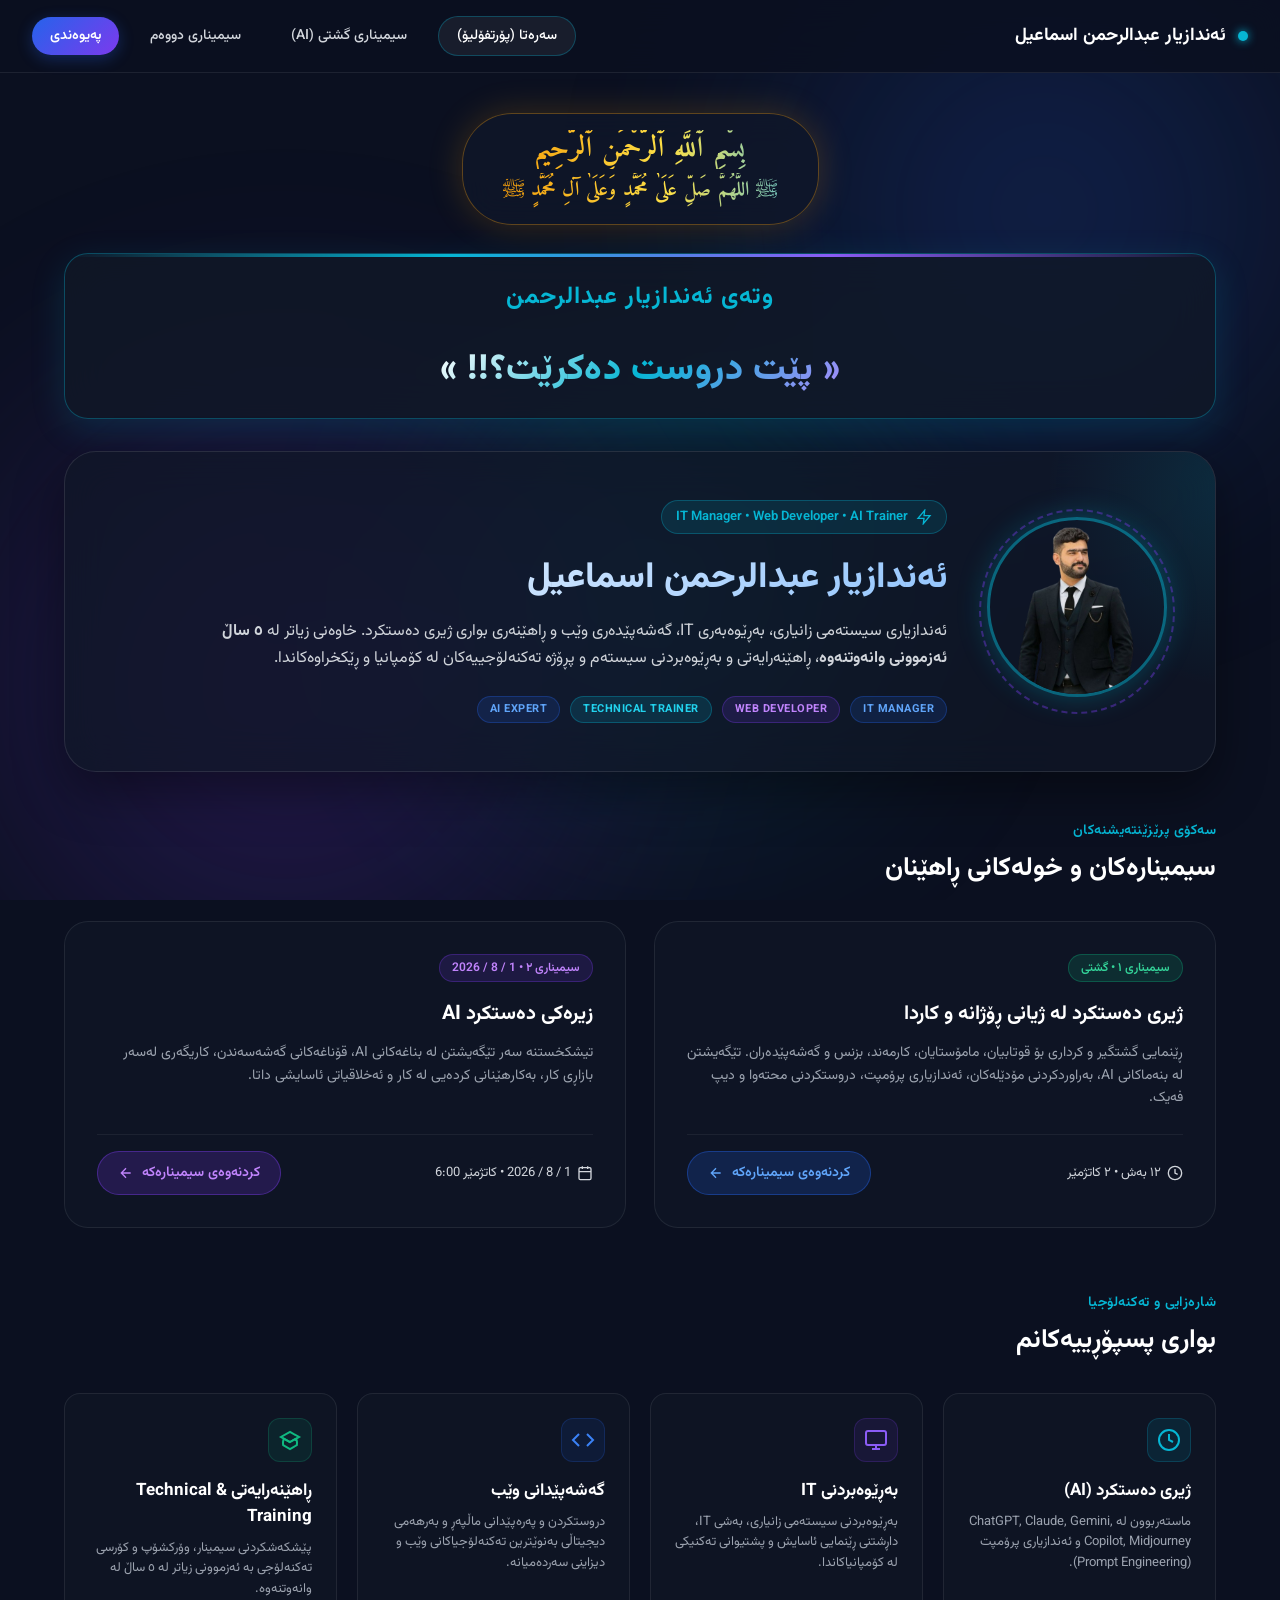
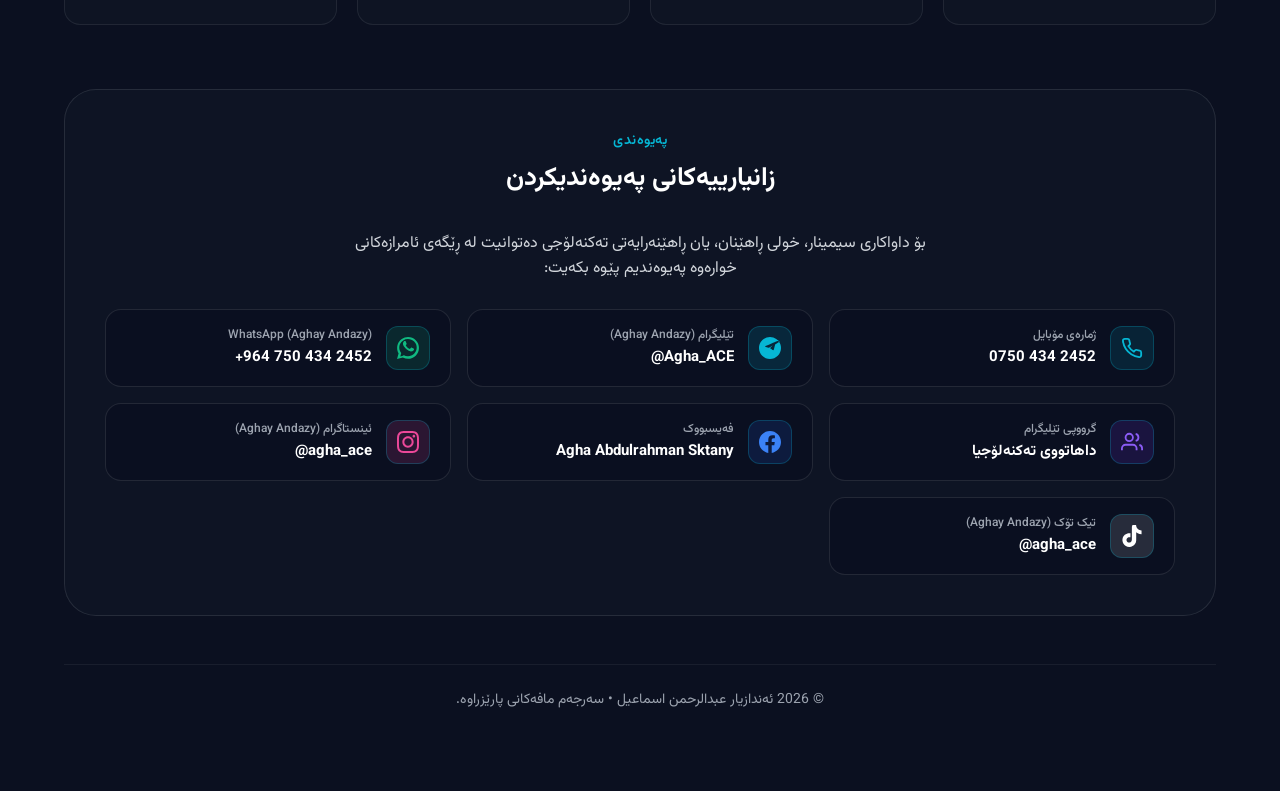
==== commit cb5b2fa8: "feat: add interactive 15-minute coffee timer and animated gradient text utility styles" ====
--- a/index.html
+++ b/index.html
@@ -3,7 +3,9 @@
 <head>
   <meta charset="UTF-8">
   <meta name="viewport" content="width=device-width, initial-scale=1.0">
-  <title>ئەندازیار عبدالرحمن اسماعیل — پۆرتفۆلیۆ & سیمینارەکان</title>
+  <link rel="preconnect" href="https://fonts.googleapis.com">
+  <link rel="preconnect" href="https://fonts.gstatic.com" crossorigin>
+  <link href="https://fonts.googleapis.com/css2?family=Amiri:ital,wght@0,400;0,700;1,400&family=Vazirmatn:wght@300;400;500;600;700;800;900&display=swap" rel="stylesheet">
   <link rel="stylesheet" href="index.css">
   <style>
     /* Large Quote Banner Styling */
@@ -150,9 +152,20 @@
   <!-- Main Content Wrapper -->
   <main class="portfolio-container">
 
+    <!-- Bismillah & Salawat Top Banner -->
+    <div class="bismillah-banner" style="text-align: center; margin: 0 auto 28px; padding: 16px 40px; background: rgba(15, 23, 42, 0.8); backdrop-filter: blur(16px); border: 1px solid rgba(245, 158, 11, 0.35); border-radius: 50px; box-shadow: 0 0 35px rgba(245, 158, 11, 0.2); width: fit-content;">
+      <div class="animated-gradient-text" style="font-size: 28px; font-weight: 700; font-family: 'Amiri', 'Traditional Arabic', 'Vazirmatn', serif; letter-spacing: 1px; line-height: 1.4;">
+        بِسْمِ ٱللَّهِ ٱلرَّحْمَٰنِ ٱلرَّحِيمِ
+      </div>
+      <div class="animated-gradient-text" style="font-size: 20px; font-weight: 700; font-family: 'Amiri', 'Traditional Arabic', 'Vazirmatn', serif; margin-top: 4px; letter-spacing: 0.5px;">
+        ﷺ  اللَّهُمَّ صَلِّ عَلَىٰ مُحَمَّدٍ وَعَلَىٰ آلِ مُحَمَّدٍ  ﷺ
+      </div>
+    </div>
+
     <!-- Top Personal Quote Banner -->
     <div class="hero-quote-banner">
-      <span class="hero-quote-tag">وتەی تایبەتی</span>
+      <span class="hero-quote-tag" style="color: #06B6D4; font-size: 24px; font-weight: 700;">وتەی ئەندازیار عبدالرحمن</span>
+      <br>
       <h2 class="hero-quote-text">« پێت دروست دەکرێت؟!! »</h2>
     </div>
 
--- a/index.css
+++ b/index.css
@@ -1959,3 +1959,24 @@
     width: 100%;
   }
 }
+
+/* Animated Gradient Text Shimmer */
+@keyframes textShimmer {
+  0% {
+    background-position: 0% 50%;
+  }
+  50% {
+    background-position: 100% 50%;
+  }
+  100% {
+    background-position: 0% 50%;
+  }
+}
+
+.animated-gradient-text {
+  background: linear-gradient(90deg, #F59E0B, #FDE047, #38BDF8, #A855F7, #EC4899, #F59E0B);
+  background-size: 300% 300%;
+  -webkit-background-clip: text;
+  -webkit-text-fill-color: transparent;
+  animation: textShimmer 5s ease infinite;
+}
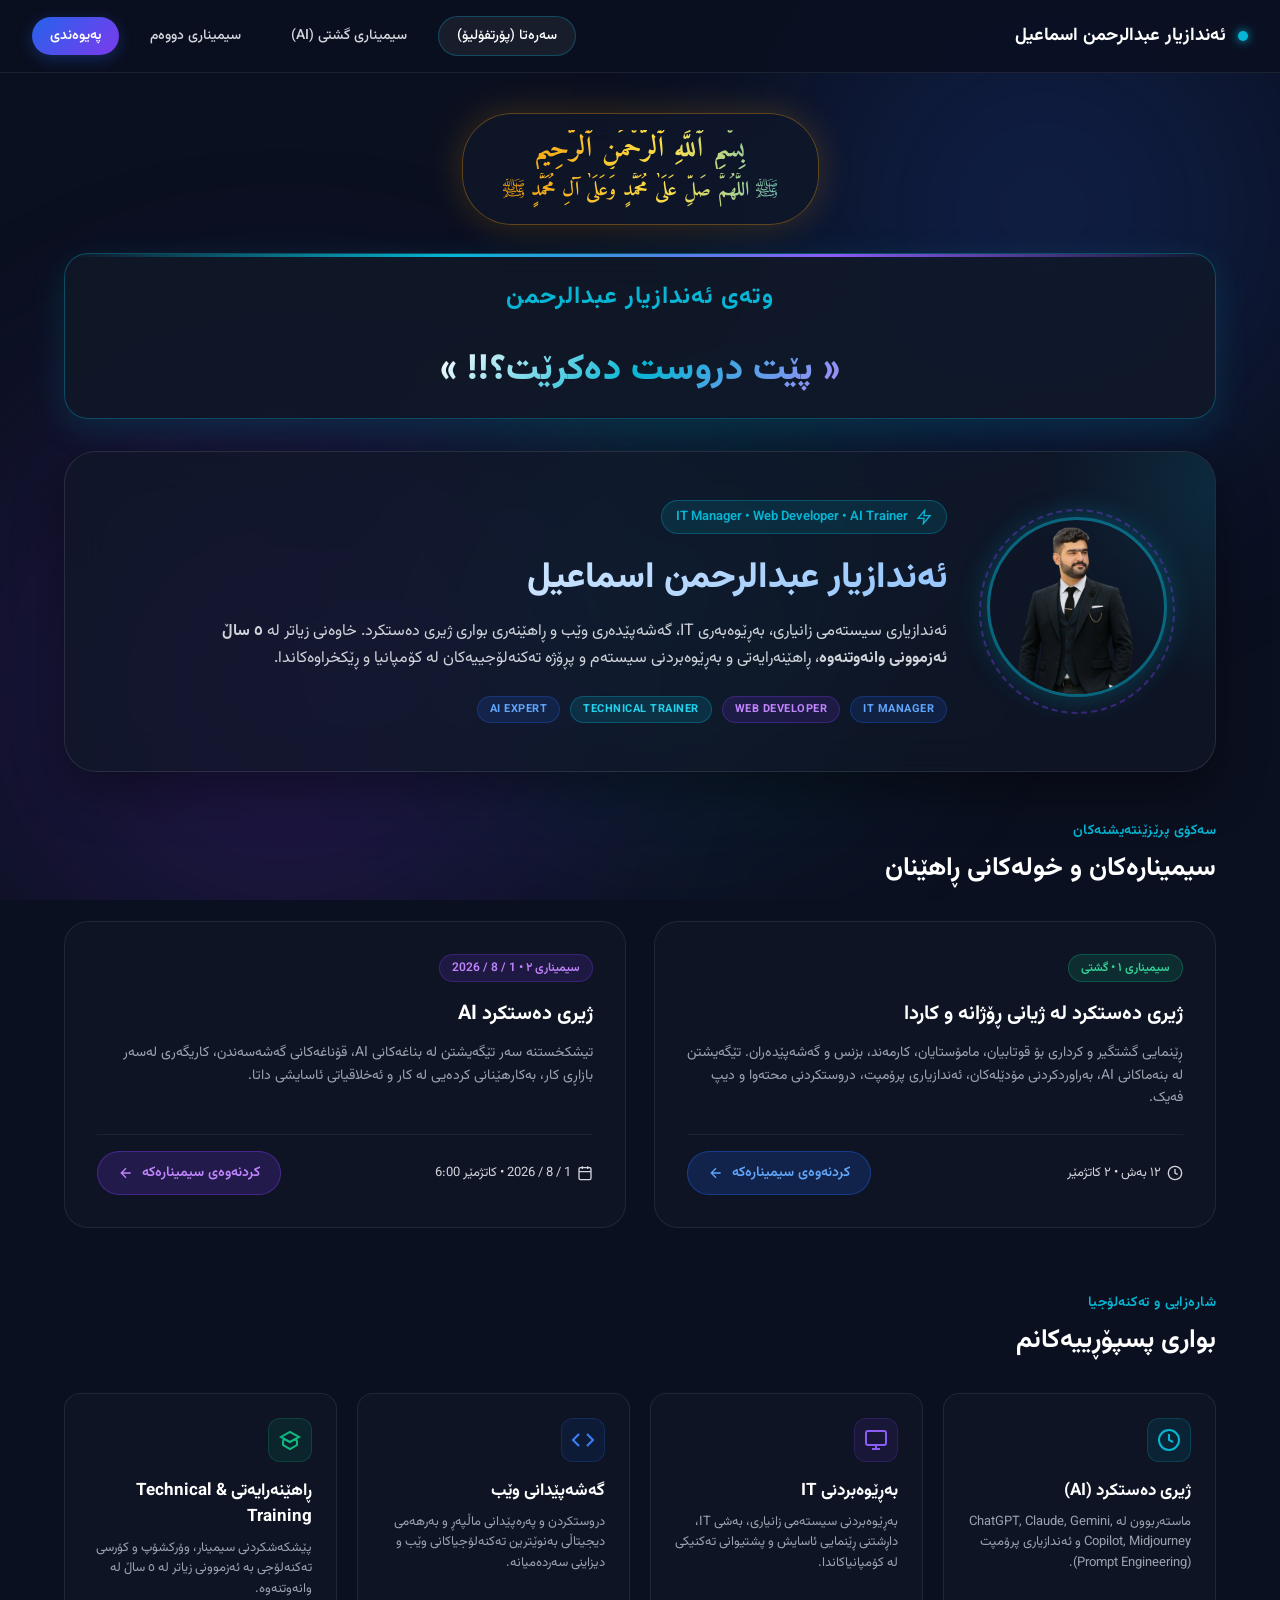
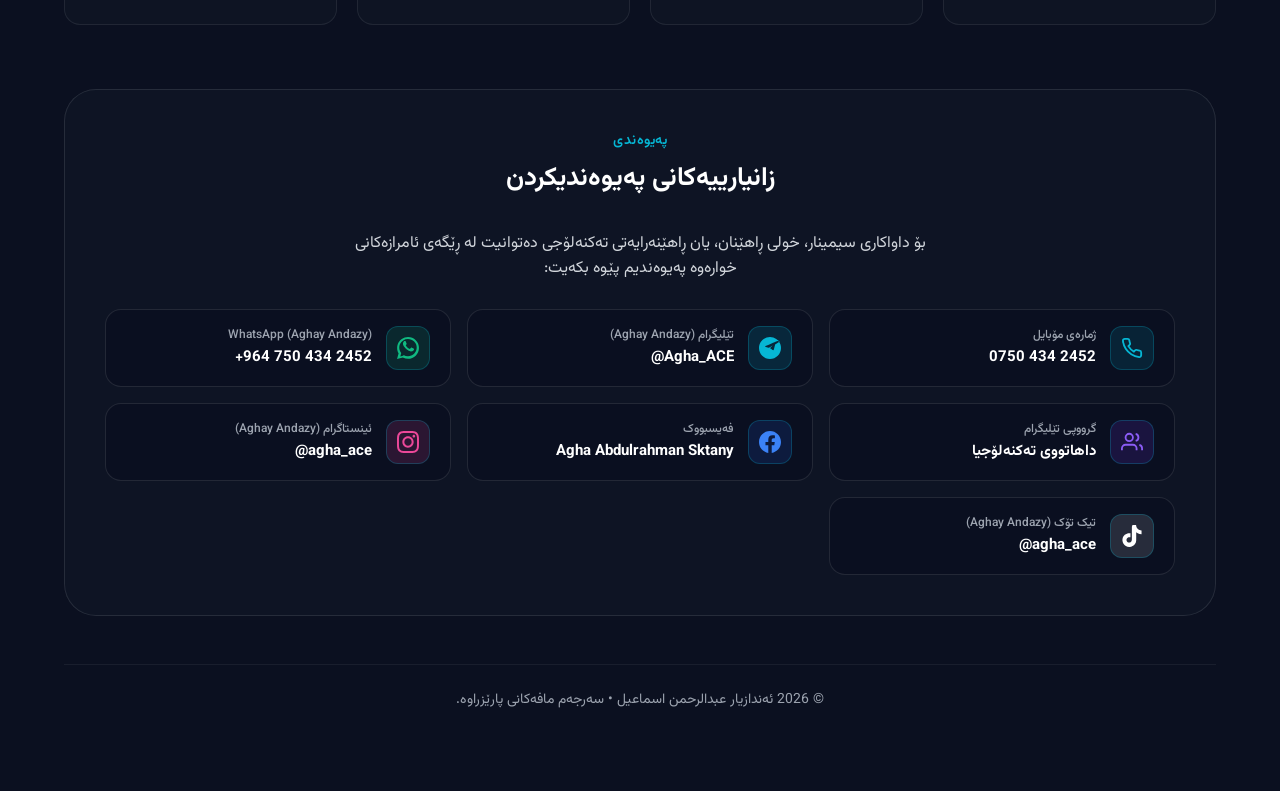
==== commit 039475e9: "feat: add light theme support and site-wide navigation dropdown menu" ====
--- a/index.html
+++ b/index.html
@@ -230,7 +230,7 @@
         <div class="seminar-card">
           <div>
             <span class="seminar-card-badge badge-active" style="background: rgba(124, 58, 237, 0.15); color: #C084FC; border-color: rgba(124, 58, 237, 0.3);">سیمیناری ٢ &bull; 1 / 8 / 2026</span>
-            <h3 class="seminar-card-title">زیرەکی دەستکرد AI</h3>
+            <h3 class="seminar-card-title">ژیری دەستکرد AI</h3>
             <p class="seminar-card-desc">
               تیشکخستنە سەر تێگەیشتن لە بناغەکانی AI، قۆناغەکانی گەشەسەندن، کاریگەری لەسەر بازاڕی کار، بەکارهێنانی کردەیی لە کار و ئەخلاقیاتی ئاسایشی داتا.
             </p>
--- a/index.css
+++ b/index.css
@@ -47,6 +47,128 @@
   --transition-normal: 0.4s cubic-bezier(0.16, 1, 0.3, 1);
 }
 
+/* Light Theme Mode for High Contrast Projectors */
+body.light-theme {
+  --bg-primary: #F8FAFC;
+  --bg-secondary: #FFFFFF;
+  --bg-card: rgba(255, 255, 255, 0.92);
+  --bg-card-hover: #F1F5F9;
+  --border-subtle: rgba(15, 23, 42, 0.12);
+  --border-active: #2563EB;
+  --text-white: #0F172A;
+  --text-light: #334155;
+  --text-muted: #64748B;
+  background-color: #F8FAFC !important;
+  color: #0F172A !important;
+}
+
+body.light-theme .glass-card {
+  background: #FFFFFF !important;
+  border: 1px solid rgba(15, 23, 42, 0.15) !important;
+  box-shadow: 0 10px 30px rgba(0, 0, 0, 0.06) !important;
+  color: #0F172A !important;
+}
+
+body.light-theme .presenter-header {
+  background: rgba(255, 255, 255, 0.95) !important;
+  border-bottom: 1px solid rgba(0, 0, 0, 0.08) !important;
+}
+
+body.light-theme .presenter-footer {
+  background: rgba(255, 255, 255, 0.95) !important;
+  border-top: 1px solid rgba(0, 0, 0, 0.08) !important;
+  color: #334155 !important;
+}
+
+body.light-theme .btn-icon {
+  background: #F1F5F9 !important;
+  color: #0F172A !important;
+  border: 1px solid #CBD5E1 !important;
+}
+
+body.light-theme .btn-icon:hover {
+  background: #E2E8F0 !important;
+}
+
+body.light-theme .brand-badge {
+  background: #E2E8F0 !important;
+  color: #0F172A !important;
+}
+
+body.light-theme .header-center-quote {
+  background: rgba(6, 182, 212, 0.12) !important;
+  color: #0284C7 !important;
+  border-color: rgba(6, 182, 212, 0.4) !important;
+}
+
+body.light-theme .bg-ambient {
+  opacity: 0.15 !important;
+}
+
+body.light-theme .card-title,
+body.light-theme .slide-title {
+  color: #0F172A !important;
+}
+
+body.light-theme .card-body {
+  color: #334155 !important;
+}
+
+/* Dropdown Navigation Menu */
+.dropdown-menu-box {
+  display: none;
+  position: absolute;
+  top: calc(100% + 8px);
+  right: 0;
+  background: #0F172A;
+  border: 1px solid rgba(6, 182, 212, 0.3);
+  border-radius: 12px;
+  min-width: 220px;
+  padding: 8px;
+  box-shadow: 0 10px 30px rgba(0, 0, 0, 0.5);
+  z-index: 999;
+  backdrop-filter: blur(16px);
+}
+
+.dropdown-menu-box.show {
+  display: flex;
+  flex-direction: column;
+  gap: 4px;
+}
+
+.dropdown-item {
+  display: flex;
+  align-items: center;
+  gap: 10px;
+  padding: 10px 14px;
+  color: #F8FAFC;
+  text-decoration: none;
+  font-size: 13px;
+  font-weight: 500;
+  border-radius: 8px;
+  transition: all 0.2s ease;
+}
+
+.dropdown-item:hover {
+  background: rgba(6, 182, 212, 0.15);
+  color: #67E8F9;
+}
+
+body.light-theme .dropdown-menu-box {
+  background: #FFFFFF !important;
+  border-color: rgba(15, 23, 42, 0.15) !important;
+  box-shadow: 0 10px 30px rgba(0, 0, 0, 0.1) !important;
+}
+
+body.light-theme .dropdown-item {
+  color: #0F172A !important;
+}
+
+body.light-theme .dropdown-item:hover {
+  background: #F1F5F9 !important;
+  color: #2563EB !important;
+}
+
 * {
   box-sizing: border-box;
   margin: 0;
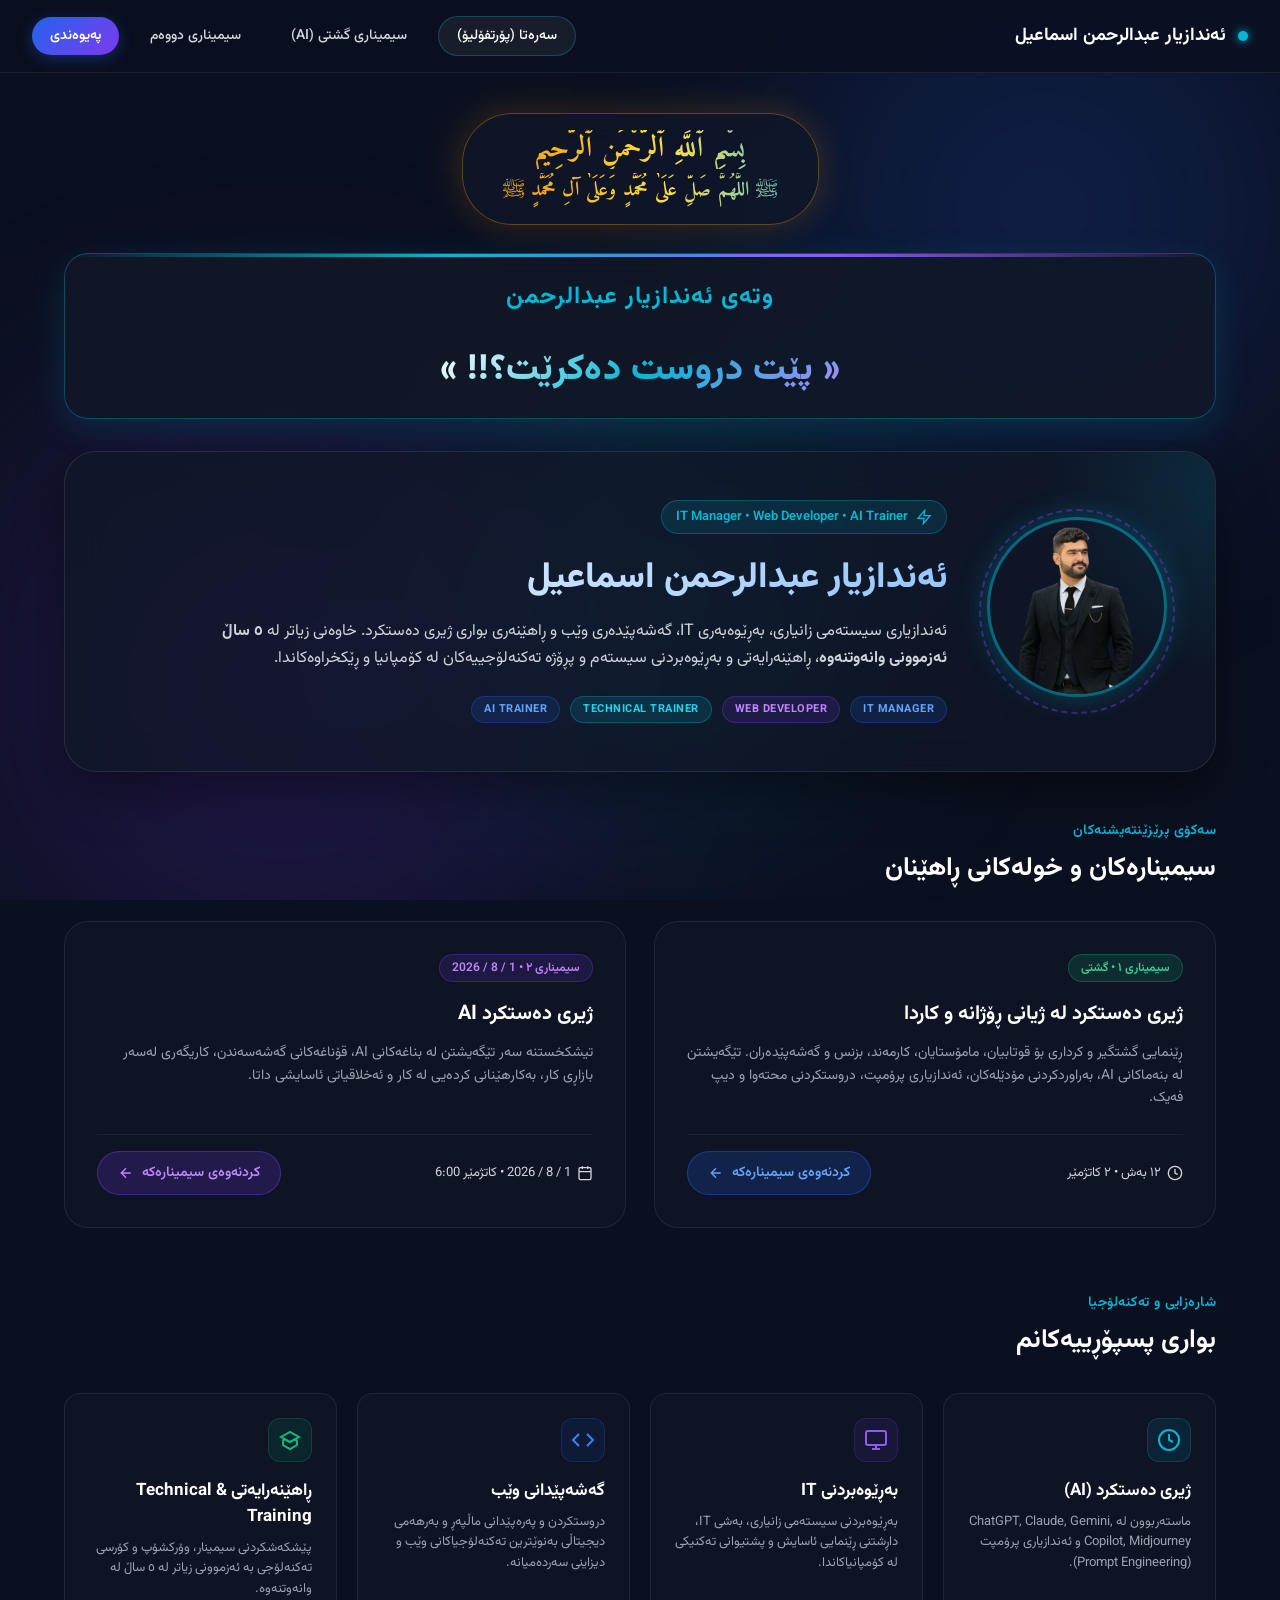
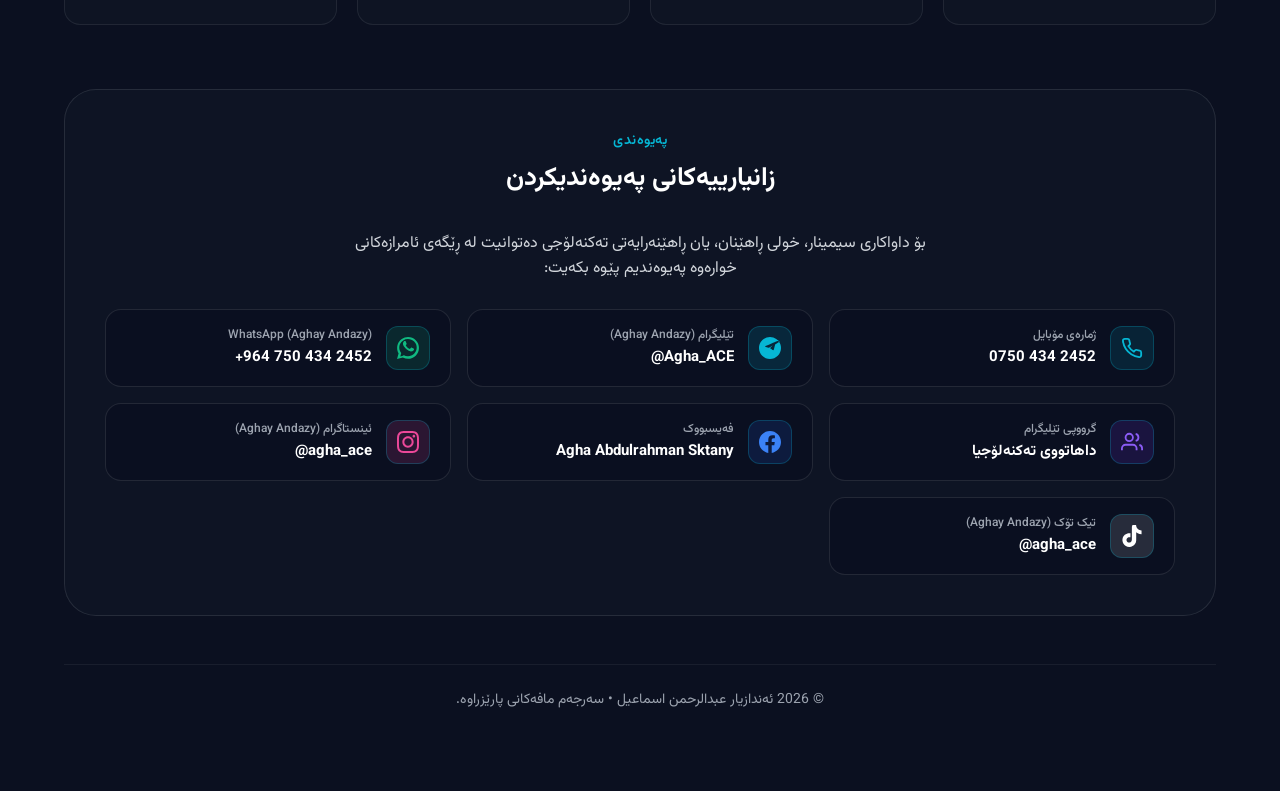
==== commit cfcdea73: "refactor: restructure project directory and implement enhanced slide interaction logic in app.js" ====
--- a/index.html
+++ b/index.html
@@ -6,7 +6,7 @@
   <link rel="preconnect" href="https://fonts.googleapis.com">
   <link rel="preconnect" href="https://fonts.gstatic.com" crossorigin>
   <link href="https://fonts.googleapis.com/css2?family=Amiri:ital,wght@0,400;0,700;1,400&family=Vazirmatn:wght@300;400;500;600;700;800;900&display=swap" rel="stylesheet">
-  <link rel="stylesheet" href="index.css">
+  <link rel="stylesheet" href="assets/css/index.css">
   <style>
     /* Large Quote Banner Styling */
     .hero-quote-banner {
@@ -143,8 +143,8 @@
     
     <ul class="portfolio-nav-links">
       <li><a href="index.html" class="portfolio-nav-link active">سەرەتا (پۆرتفۆلیۆ)</a></li>
-      <li><a href="general.html" class="portfolio-nav-link">سیمیناری گشتی (AI)</a></li>
-      <li><a href="seminar2.html" class="portfolio-nav-link">سیمیناری دووەم</a></li>
+      <li><a href="pages/general.html" class="portfolio-nav-link">سیمیناری گشتی (AI)</a></li>
+      <li><a href="pages/seminar2.html" class="portfolio-nav-link">سیمیناری دووەم</a></li>
       <li><a href="#contact" class="portfolio-nav-link btn-cta">پەیوەندی</a></li>
     </ul>
   </header>
@@ -192,7 +192,7 @@
           <span class="badge badge-blue">IT Manager</span>
           <span class="badge badge-purple">Web Developer</span>
           <span class="badge badge-cyan">Technical Trainer</span>
-          <span class="badge badge-blue">AI Expert</span>
+          <span class="badge badge-blue">AI Trainer</span>
         </div>
       </div>
     </section>
@@ -219,7 +219,7 @@
               <svg width="16" height="16" fill="none" stroke="currentColor" stroke-width="2" viewBox="0 0 24 24"><circle cx="12" cy="12" r="10"></circle><polyline points="12 6 12 12 16 14"></polyline></svg>
               <span>١٢ بەش &bull; ٢ کاتژمێر</span>
             </div>
-            <a href="general.html" class="seminar-btn">
+            <a href="pages/general.html" class="seminar-btn">
               <span>کردنەوەی سیمینارەکە</span>
               <svg width="16" height="16" fill="none" stroke="currentColor" stroke-width="2" viewBox="0 0 24 24"><path d="M19 12H5m7 7l-7-7 7-7"></path></svg>
             </a>
@@ -240,7 +240,7 @@
               <svg width="16" height="16" fill="none" stroke="currentColor" stroke-width="2" viewBox="0 0 24 24"><rect x="3" y="4" width="18" height="18" rx="2" ry="2"></rect><line x1="16" y1="2" x2="16" y2="6"></line><line x1="8" y1="2" x2="8" y2="6"></line><line x1="3" y1="10" x2="21" y2="10"></line></svg>
               <span>1 / 8 / 2026 &bull; کاتژمێر 6:00</span>
             </div>
-            <a href="seminar2.html" class="seminar-btn" style="background: rgba(124, 58, 237, 0.2); border-color: rgba(124, 58, 237, 0.4); color: #C084FC;">
+            <a href="pages/seminar2.html" class="seminar-btn" style="background: rgba(124, 58, 237, 0.2); border-color: rgba(124, 58, 237, 0.4); color: #C084FC;">
               <span>کردنەوەی سیمینارەکە</span>
               <svg width="16" height="16" fill="none" stroke="currentColor" stroke-width="2" viewBox="0 0 24 24"><path d="M19 12H5m7 7l-7-7 7-7"></path></svg>
             </a>
--- a/assets/css/index.css
+++ b/assets/css/index.css
@@ -0,0 +1,2293 @@
+@import url('https://fonts.googleapis.com/css2?family=Inter:wght@300;400;500;600;700&family=Vazirmatn:wght@300;400;500;600;700;800&display=swap');
+
+:root {
+  /* Color System */
+  --bg-primary: #0B1020;
+  --bg-secondary: #111827;
+  --bg-card: rgba(17, 24, 39, 0.75);
+  --bg-card-hover: rgba(31, 41, 55, 0.85);
+  
+  --border-subtle: rgba(255, 255, 255, 0.08);
+  --border-active: rgba(37, 99, 235, 0.4);
+  
+  --blue-primary: #2563EB;
+  --blue-glow: rgba(37, 99, 235, 0.35);
+  --purple-accent: #7C3AED;
+  --purple-glow: rgba(124, 58, 237, 0.35);
+  --cyan-accent: #06B6D4;
+  --cyan-glow: rgba(6, 182, 212, 0.35);
+  
+  --text-white: #FFFFFF;
+  --text-light: #D1D5DB;
+  --text-muted: #9CA3AF;
+  
+  --color-success: #10B981;
+  --color-warning: #F59E0B;
+  --color-danger: #EF4444;
+  
+  /* Spacing Scale */
+  --space-xs: 8px;
+  --space-s: 16px;
+  --space-m: 24px;
+  --space-l: 32px;
+  --space-xl: 48px;
+  --space-xxl: 64px;
+  
+  /* Radii */
+  --radius-s: 8px;
+  --radius-m: 16px;
+  --radius-l: 24px;
+  --radius-xl: 32px;
+  
+  /* Typography */
+  --font-family: 'Vazirmatn', 'Inter', -apple-system, BlinkMacSystemFont, sans-serif;
+  
+  /* Transitions */
+  --transition-fast: 0.2s ease;
+  --transition-normal: 0.4s cubic-bezier(0.16, 1, 0.3, 1);
+}
+
+/* Light Theme Mode for High Contrast Projectors */
+body.light-theme {
+  --bg-primary: #F8FAFC;
+  --bg-secondary: #FFFFFF;
+  --bg-card: rgba(255, 255, 255, 0.92);
+  --bg-card-hover: #F1F5F9;
+  --border-subtle: rgba(15, 23, 42, 0.12);
+  --border-active: #2563EB;
+  --text-white: #0F172A;
+  --text-light: #334155;
+  --text-muted: #64748B;
+  background-color: #F8FAFC !important;
+  color: #0F172A !important;
+}
+
+body.light-theme .glass-card {
+  background: #FFFFFF !important;
+  border: 1px solid rgba(15, 23, 42, 0.15) !important;
+  box-shadow: 0 10px 30px rgba(0, 0, 0, 0.06) !important;
+  color: #0F172A !important;
+}
+
+body.light-theme .presenter-header {
+  background: rgba(255, 255, 255, 0.95) !important;
+  border-bottom: 1px solid rgba(0, 0, 0, 0.08) !important;
+}
+
+body.light-theme .presenter-footer {
+  background: rgba(255, 255, 255, 0.95) !important;
+  border-top: 1px solid rgba(0, 0, 0, 0.08) !important;
+  color: #334155 !important;
+}
+
+body.light-theme .btn-icon {
+  background: #F1F5F9 !important;
+  color: #0F172A !important;
+  border: 1px solid #CBD5E1 !important;
+}
+
+body.light-theme .btn-icon:hover {
+  background: #E2E8F0 !important;
+}
+
+body.light-theme .brand-badge {
+  background: #E2E8F0 !important;
+  color: #0F172A !important;
+}
+
+body.light-theme .header-center-quote {
+  background: rgba(6, 182, 212, 0.12) !important;
+  color: #0284C7 !important;
+  border-color: rgba(6, 182, 212, 0.4) !important;
+}
+
+body.light-theme .bg-ambient {
+  opacity: 0.15 !important;
+}
+
+body.light-theme .card-title,
+body.light-theme .slide-title {
+  color: #0F172A !important;
+}
+
+body.light-theme .card-body {
+  color: #334155 !important;
+}
+
+/* Dropdown Navigation Menu */
+.dropdown-menu-box {
+  display: none;
+  position: absolute;
+  top: calc(100% + 8px);
+  right: 0;
+  background: #0F172A;
+  border: 1px solid rgba(6, 182, 212, 0.3);
+  border-radius: 12px;
+  min-width: 220px;
+  padding: 8px;
+  box-shadow: 0 10px 30px rgba(0, 0, 0, 0.5);
+  z-index: 999;
+  backdrop-filter: blur(16px);
+}
+
+.dropdown-menu-box.show {
+  display: flex;
+  flex-direction: column;
+  gap: 4px;
+}
+
+.dropdown-item {
+  display: flex;
+  align-items: center;
+  gap: 10px;
+  padding: 10px 14px;
+  color: #F8FAFC;
+  text-decoration: none;
+  font-size: 13px;
+  font-weight: 500;
+  border-radius: 8px;
+  transition: all 0.2s ease;
+}
+
+.dropdown-item:hover {
+  background: rgba(6, 182, 212, 0.15);
+  color: #67E8F9;
+}
+
+body.light-theme .dropdown-menu-box {
+  background: #FFFFFF !important;
+  border-color: rgba(15, 23, 42, 0.15) !important;
+  box-shadow: 0 10px 30px rgba(0, 0, 0, 0.1) !important;
+}
+
+body.light-theme .dropdown-item {
+  color: #0F172A !important;
+}
+
+body.light-theme .dropdown-item:hover {
+  background: #F1F5F9 !important;
+  color: #2563EB !important;
+}
+
+* {
+  box-sizing: border-box;
+  margin: 0;
+  padding: 0;
+  -webkit-font-smoothing: antialiased;
+}
+
+body {
+  background-color: var(--bg-primary);
+  color: var(--text-white);
+  font-family: var(--font-family);
+  direction: rtl;
+  overflow: hidden;
+  height: 100vh;
+  width: 100vw;
+  user-select: none;
+}
+
+/* Background Ambient Glows & Images */
+.bg-ambient {
+  position: fixed;
+  top: 0;
+  left: 0;
+  width: 100vw;
+  height: 100vh;
+  z-index: 0;
+  pointer-events: none;
+  overflow: hidden;
+}
+
+.ambient-orb {
+  position: absolute;
+  border-radius: 50%;
+  filter: blur(120px);
+  opacity: 0.25;
+  animation: floatOrb 18s ease-in-out infinite alternate;
+}
+
+.orb-1 {
+  top: -10%;
+  right: -5%;
+  width: 600px;
+  height: 600px;
+  background: radial-gradient(circle, var(--blue-primary), transparent);
+}
+
+.orb-2 {
+  bottom: -15%;
+  left: -5%;
+  width: 700px;
+  height: 700px;
+  background: radial-gradient(circle, var(--purple-accent), transparent);
+  animation-delay: -6s;
+}
+
+.orb-3 {
+  top: 40%;
+  left: 35%;
+  width: 450px;
+  height: 450px;
+  background: radial-gradient(circle, var(--cyan-accent), transparent);
+  animation-delay: -12s;
+}
+
+@keyframes floatOrb {
+  0% { transform: translate(0, 0) scale(1); }
+  50% { transform: translate(30px, -40px) scale(1.08); }
+  100% { transform: translate(-30px, 20px) scale(0.95); }
+}
+
+/* Presentation Container */
+.presentation-container {
+  position: relative;
+  width: 100vw;
+  height: 100vh;
+  z-index: 1;
+  display: flex;
+  flex-direction: column;
+}
+
+/* Header Bar */
+.presenter-header {
+  position: absolute;
+  top: 0;
+  left: 0;
+  right: 0;
+  height: 60px;
+  padding: 0 var(--space-xl);
+  display: flex;
+  justify-content: space-between;
+  align-items: center;
+  z-index: 10;
+  background: linear-gradient(180deg, rgba(11, 16, 32, 0.95) 0%, rgba(11, 16, 32, 0) 100%);
+}
+
+.header-center-quote {
+  position: absolute;
+  left: 50%;
+  transform: translateX(-50%);
+  color: var(--cyan-accent);
+  font-size: 15px;
+  font-weight: 600;
+  background: rgba(6, 182, 212, 0.08);
+  border: 1px solid rgba(6, 182, 212, 0.3);
+  padding: 5px 20px;
+  border-radius: 100px;
+  letter-spacing: 0.3px;
+  box-shadow: 0 0 15px rgba(6, 182, 212, 0.15);
+  display: flex;
+  align-items: center;
+  gap: 8px;
+}
+
+.brand-badge {
+  display: flex;
+  align-items: center;
+  gap: var(--space-s);
+  background: rgba(255, 255, 255, 0.05);
+  backdrop-filter: blur(12px);
+  border: 1px solid var(--border-subtle);
+  padding: 6px 16px;
+  border-radius: 100px;
+  font-size: 14px;
+  font-weight: 500;
+  color: var(--text-light);
+}
+
+.brand-badge .dot {
+  width: 8px;
+  height: 8px;
+  background-color: var(--cyan-accent);
+  border-radius: 50%;
+  box-shadow: 0 0 12px var(--cyan-accent);
+  animation: pulseDot 2s ease-in-out infinite alternate;
+}
+
+@keyframes pulseDot {
+  0% { opacity: 0.4; transform: scale(0.8); }
+  100% { opacity: 1; transform: scale(1.3); }
+}
+
+.header-controls {
+  display: flex;
+  gap: var(--space-s);
+  align-items: center;
+}
+
+.btn-icon {
+  background: rgba(255, 255, 255, 0.06);
+  border: 1px solid var(--border-subtle);
+  color: var(--text-white);
+  padding: 8px 14px;
+  border-radius: var(--radius-s);
+  cursor: pointer;
+  font-family: inherit;
+  font-size: 13px;
+  font-weight: 500;
+  display: flex;
+  align-items: center;
+  gap: 8px;
+  transition: var(--transition-fast);
+}
+
+.btn-icon:hover {
+  background: rgba(37, 99, 235, 0.25);
+  border-color: var(--border-active);
+  color: var(--text-white);
+  box-shadow: 0 0 15px rgba(37, 99, 235, 0.3);
+}
+
+/* Slides Viewport */
+.slides-viewport {
+  flex: 1;
+  position: relative;
+  width: 100%;
+  height: 100%;
+  overflow: hidden;
+}
+
+/* Slide Element & Background AI Images */
+.slide {
+  position: absolute;
+  top: 0;
+  left: 0;
+  width: 100%;
+  height: 100%;
+  padding: 70px var(--space-xxl) 70px var(--space-xxl);
+  display: flex;
+  flex-direction: column;
+  justify-content: center;
+  opacity: 0;
+  visibility: hidden;
+  transform: scale(0.95) translateY(10px);
+  transition: opacity 0.5s cubic-bezier(0.16, 1, 0.3, 1), transform 0.5s cubic-bezier(0.16, 1, 0.3, 1), visibility 0.5s;
+  pointer-events: none;
+}
+
+.slide.active {
+  opacity: 1;
+  visibility: visible;
+  transform: scale(1) translateY(0);
+  pointer-events: auto;
+}
+
+/* Slide Specific Background Artwork Integration */
+.slide.bg-hero-art::before {
+  content: '';
+  position: absolute;
+  inset: 0;
+  background-image: url('assets/hero_ai_future.png');
+  background-size: cover;
+  background-position: center;
+  opacity: 0.18;
+  z-index: -1;
+  pointer-events: none;
+  filter: contrast(1.1) brightness(0.9);
+}
+
+.slide.bg-workflow-art::before {
+  content: '';
+  position: absolute;
+  inset: 0;
+  background-image: url('assets/ai_workflow_nodes.png');
+  background-size: cover;
+  background-position: center;
+  opacity: 0.16;
+  z-index: -1;
+  pointer-events: none;
+  filter: contrast(1.1);
+}
+
+.slide.bg-analytics-art::before {
+  content: '';
+  position: absolute;
+  inset: 0;
+  background-image: url('assets/ai_doc_analytics.png');
+  background-size: cover;
+  background-position: center;
+  opacity: 0.15;
+  z-index: -1;
+  pointer-events: none;
+}
+
+/* Slide Content Wrapper */
+.slide-content-wrapper {
+  max-width: 1400px;
+  margin: 0 auto;
+  width: 100%;
+  height: 100%;
+  display: flex;
+  flex-direction: column;
+  justify-content: center;
+}
+
+/* Slide Header Animations */
+.slide-header {
+  margin-bottom: var(--space-l);
+  opacity: 0;
+  transform: translateY(-15px);
+  transition: opacity 0.4s ease 0.1s, transform 0.4s ease 0.1s;
+}
+
+.slide.active .slide-header {
+  opacity: 1;
+  transform: translateY(0);
+}
+
+.slide-category {
+  display: inline-block;
+  color: var(--cyan-accent);
+  font-size: 14px;
+  font-weight: 600;
+  letter-spacing: 0.5px;
+  text-transform: uppercase;
+  margin-bottom: var(--space-xs);
+}
+
+.slide-title {
+  font-size: 36px;
+  font-weight: 700;
+  color: var(--text-white);
+  line-height: 1.3;
+}
+
+/* 12-Column Grid System */
+.grid-12 {
+  display: grid;
+  grid-template-columns: repeat(12, 1fr);
+  gap: var(--space-m);
+  align-items: stretch;
+}
+
+/* Glassmorphism Card System & Staggered Reveal Animations */
+.glass-card {
+  background: var(--bg-card);
+  backdrop-filter: blur(16px);
+  -webkit-backdrop-filter: blur(16px);
+  border: 1px solid var(--border-subtle);
+  border-radius: var(--radius-l);
+  padding: var(--space-l);
+  display: flex;
+  flex-direction: column;
+  position: relative;
+  overflow: hidden;
+  opacity: 0;
+  transform: translateY(30px) scale(0.96);
+  transition: opacity 0.5s cubic-bezier(0.16, 1, 0.3, 1), transform 0.5s cubic-bezier(0.16, 1, 0.3, 1), border-color 0.3s ease, box-shadow 0.3s ease;
+}
+
+/* Staggered Card Reveal on Slide Active */
+.slide.active .glass-card {
+  opacity: 1;
+  transform: translateY(0) scale(1);
+}
+
+.slide.active .glass-card:nth-child(1) { transition-delay: 0.15s; }
+.slide.active .glass-card:nth-child(2) { transition-delay: 0.25s; }
+.slide.active .glass-card:nth-child(3) { transition-delay: 0.35s; }
+.slide.active .glass-card:nth-child(4) { transition-delay: 0.45s; }
+.slide.active .glass-card:nth-child(5) { transition-delay: 0.55s; }
+.slide.active .glass-card:nth-child(6) { transition-delay: 0.65s; }
+
+.glass-card:hover {
+  border-color: rgba(37, 99, 235, 0.4);
+  transform: translateY(-4px) scale(1.01) !important;
+  box-shadow: 0 16px 40px rgba(0, 0, 0, 0.5), 0 0 25px rgba(37, 99, 235, 0.2);
+}
+
+.glass-card.card-accent-blue {
+  border-top: 3px solid var(--blue-primary);
+}
+
+.glass-card.card-accent-purple {
+  border-top: 3px solid var(--purple-accent);
+}
+
+.glass-card.card-accent-cyan {
+  border-top: 3px solid var(--cyan-accent);
+}
+
+/* Animated SVG Icon System */
+.card-icon {
+  width: 52px;
+  height: 52px;
+  border-radius: var(--radius-m);
+  background: rgba(37, 99, 235, 0.15);
+  border: 1px solid rgba(37, 99, 235, 0.3);
+  display: flex;
+  align-items: center;
+  justify-content: center;
+  color: var(--cyan-accent);
+  margin-bottom: var(--space-m);
+  position: relative;
+  animation: floatIcon 4s ease-in-out infinite alternate;
+  box-shadow: 0 0 15px rgba(6, 182, 212, 0.15);
+}
+
+.glass-card:hover .card-icon {
+  animation: pulseIcon 1.5s ease-in-out infinite alternate;
+  color: #FFFFFF;
+  background: linear-gradient(135deg, var(--blue-primary), var(--purple-accent));
+  border-color: var(--cyan-accent);
+}
+
+@keyframes floatIcon {
+  0% { transform: translateY(0) rotate(0deg); }
+  50% { transform: translateY(-4px) rotate(2deg); }
+  100% { transform: translateY(0) rotate(0deg); }
+}
+
+@keyframes pulseIcon {
+  0% { transform: scale(1); box-shadow: 0 0 10px var(--cyan-accent); }
+  100% { transform: scale(1.12); box-shadow: 0 0 22px var(--cyan-accent); }
+}
+
+.card-number {
+  font-size: 34px;
+  font-weight: 800;
+  background: linear-gradient(135deg, var(--cyan-accent), var(--blue-primary));
+  -webkit-background-clip: text;
+  -webkit-text-fill-color: transparent;
+  margin-bottom: var(--space-s);
+}
+
+.card-title {
+  font-size: 20px;
+  font-weight: 600;
+  color: var(--text-white);
+  margin-bottom: var(--space-xs);
+}
+
+.card-body {
+  font-size: 16px;
+  color: var(--text-light);
+  line-height: 1.6;
+}
+
+/* Hero Slide Layout & Animations */
+.hero-wrapper {
+  text-align: center;
+  max-width: 1000px;
+  margin: 0 auto;
+  display: flex;
+  flex-direction: column;
+  align-items: center;
+  gap: var(--space-l);
+}
+
+.hero-tag {
+  background: linear-gradient(135deg, rgba(37, 99, 235, 0.2), rgba(124, 58, 237, 0.2));
+  border: 1px solid rgba(124, 58, 237, 0.4);
+  padding: 8px 24px;
+  border-radius: 100px;
+  color: var(--cyan-accent);
+  font-size: 16px;
+  font-weight: 600;
+  display: flex;
+  align-items: center;
+  gap: 10px;
+  animation: floatOrb 10s ease-in-out infinite alternate;
+}
+
+.hero-title {
+  font-size: 94px;
+  font-weight: 800;
+  line-height: 1.25;
+  background: linear-gradient(135deg, #FFFFFF 30%, var(--text-light) 70%, var(--cyan-accent) 100%);
+  -webkit-background-clip: text;
+  -webkit-text-fill-color: transparent;
+}
+
+.hero-subtitle {
+  font-size: 24px;
+  color: var(--text-light);
+  line-height: 1.5;
+  max-width: 850px;
+}
+
+.hero-presenter {
+  display: flex;
+  align-items: center;
+  gap: var(--space-m);
+  background: var(--bg-card);
+  border: 1px solid var(--border-subtle);
+  padding: 14px 28px;
+  border-radius: var(--radius-m);
+  margin-top: var(--space-s);
+  backdrop-filter: blur(12px);
+}
+
+.presenter-avatar {
+  width: 44px;
+  height: 44px;
+  border-radius: 50%;
+  background: linear-gradient(135deg, var(--blue-primary), var(--purple-accent));
+  display: flex;
+  align-items: center;
+  justify-content: center;
+  font-weight: 700;
+  color: white;
+  font-size: 18px;
+  box-shadow: 0 0 15px var(--purple-glow);
+}
+
+.presenter-text {
+  text-align: right;
+}
+
+.presenter-name {
+  font-size: 18px;
+  font-weight: 700;
+  color: var(--text-white);
+}
+
+.presenter-role {
+  font-size: 14px;
+  color: var(--text-muted);
+}
+
+/* Section Divider Slide Layout */
+.section-divider-wrapper {
+  display: grid;
+  grid-template-columns: 200px 1fr;
+  gap: var(--space-xxl);
+  align-items: center;
+  max-width: 1100px;
+  margin: 0 auto;
+}
+
+.section-big-number {
+  font-size: 120px;
+  font-weight: 900;
+  line-height: 1;
+  background: linear-gradient(135deg, var(--blue-primary), var(--purple-accent));
+  -webkit-background-clip: text;
+  -webkit-text-fill-color: transparent;
+  text-shadow: 0 0 40px var(--blue-glow);
+}
+
+.section-divider-title {
+  font-size: 44px;
+  font-weight: 800;
+  color: var(--text-white);
+  margin-bottom: var(--space-m);
+}
+
+.section-divider-quote {
+  font-size: 22px;
+  color: var(--text-light);
+  line-height: 1.6;
+  border-right: 4px solid var(--cyan-accent);
+  padding-right: var(--space-m);
+}
+
+/* Comparison Slide & Stagger Animations */
+.comparison-container {
+  display: grid;
+  grid-template-columns: 1fr 1fr;
+  gap: var(--space-l);
+  margin-top: var(--space-m);
+}
+
+.comparison-card {
+  padding: var(--space-l);
+  border-radius: var(--radius-l);
+  display: flex;
+  flex-direction: column;
+  gap: var(--space-m);
+  opacity: 0;
+  transform: translateY(30px);
+  transition: opacity 0.5s ease, transform 0.5s ease;
+}
+
+.slide.active .comparison-card:nth-child(1) { opacity: 1; transform: translateY(0); transition-delay: 0.2s; }
+.slide.active .comparison-card:nth-child(2) { opacity: 1; transform: translateY(0); transition-delay: 0.4s; }
+
+.comparison-card.weak {
+  background: rgba(239, 68, 68, 0.08);
+  border: 1px solid rgba(239, 68, 68, 0.3);
+}
+
+.comparison-card.strong {
+  background: rgba(16, 185, 129, 0.08);
+  border: 1px solid rgba(16, 185, 129, 0.3);
+}
+
+.comparison-badge {
+  display: inline-flex;
+  align-items: center;
+  gap: 8px;
+  padding: 6px 16px;
+  border-radius: 100px;
+  font-size: 14px;
+  font-weight: 700;
+  width: fit-content;
+}
+
+.weak .comparison-badge {
+  background: rgba(239, 68, 68, 0.2);
+  color: #FCA5A5;
+}
+
+.strong .comparison-badge {
+  background: rgba(16, 185, 129, 0.2);
+  color: #6EE7B7;
+}
+
+.prompt-code-box {
+  background: rgba(0, 0, 0, 0.4);
+  border: 1px solid rgba(255, 255, 255, 0.1);
+  padding: var(--space-m);
+  border-radius: var(--radius-m);
+  font-family: inherit;
+  font-size: 16px;
+  line-height: 1.7;
+  color: #F3F4F6;
+  direction: rtl;
+}
+
+/* Workflow Flowchart Diagram & Stagger Animations */
+.workflow-diagram {
+  display: flex;
+  align-items: center;
+  justify-content: space-between;
+  gap: var(--space-s);
+  margin-top: var(--space-l);
+}
+
+.workflow-node {
+  flex: 1;
+  background: var(--bg-card);
+  backdrop-filter: blur(16px);
+  border: 1px solid var(--border-subtle);
+  border-radius: var(--radius-l);
+  padding: var(--space-l);
+  text-align: center;
+  display: flex;
+  flex-direction: column;
+  align-items: center;
+  gap: var(--space-s);
+  position: relative;
+  opacity: 0;
+  transform: translateY(30px) scale(0.95);
+  transition: opacity 0.5s ease, transform 0.5s ease, border-color 0.3s ease;
+}
+
+.slide.active .workflow-node:nth-child(1) { opacity: 1; transform: translateY(0) scale(1); transition-delay: 0.15s; }
+.slide.active .workflow-arrow:nth-child(2) { opacity: 1; transition-delay: 0.25s; }
+.slide.active .workflow-node:nth-child(3) { opacity: 1; transform: translateY(0) scale(1); transition-delay: 0.35s; }
+.slide.active .workflow-arrow:nth-child(4) { opacity: 1; transition-delay: 0.45s; }
+.slide.active .workflow-node:nth-child(5) { opacity: 1; transform: translateY(0) scale(1); transition-delay: 0.55s; }
+.slide.active .workflow-arrow:nth-child(6) { opacity: 1; transition-delay: 0.65s; }
+.slide.active .workflow-node:nth-child(7) { opacity: 1; transform: translateY(0) scale(1); transition-delay: 0.75s; }
+
+.workflow-node:hover {
+  transform: translateY(-4px) !important;
+  border-color: var(--cyan-accent);
+  box-shadow: 0 10px 30px rgba(6, 182, 212, 0.2);
+}
+
+.workflow-node .node-step {
+  width: 38px;
+  height: 38px;
+  border-radius: 50%;
+  background: var(--blue-primary);
+  color: white;
+  display: flex;
+  align-items: center;
+  justify-content: center;
+  font-weight: 700;
+  font-size: 16px;
+  box-shadow: 0 0 12px var(--blue-glow);
+}
+
+.workflow-arrow {
+  color: var(--cyan-accent);
+  font-size: 24px;
+  font-weight: 700;
+  opacity: 0;
+  transition: opacity 0.4s ease;
+  animation: pulseArrow 2s ease-in-out infinite alternate;
+}
+
+@keyframes pulseArrow {
+  0% { transform: translateX(0); opacity: 0.7; }
+  100% { transform: translateX(-5px); opacity: 1; }
+}
+
+/* Footer Bar */
+.presenter-footer {
+  position: absolute;
+  bottom: 0;
+  left: 0;
+  right: 0;
+  height: 50px;
+  padding: 0 var(--space-xl);
+  display: flex;
+  justify-content: space-between;
+  align-items: center;
+  z-index: 10;
+  background: linear-gradient(0deg, rgba(11, 16, 32, 0.95) 0%, rgba(11, 16, 32, 0) 100%);
+  font-size: 13px;
+  color: var(--text-muted);
+}
+
+.footer-progress-bar {
+  position: absolute;
+  top: 0;
+  left: 0;
+  height: 3px;
+  background: linear-gradient(90deg, var(--blue-primary), var(--purple-accent), var(--cyan-accent));
+  transition: width 0.4s cubic-bezier(0.16, 1, 0.3, 1);
+}
+
+/* Speaker Notes Drawer Panel */
+.speaker-notes-drawer {
+  position: fixed;
+  bottom: -320px;
+  left: 50%;
+  transform: translateX(-50%);
+  width: 90%;
+  max-width: 1000px;
+  height: 300px;
+  background: rgba(17, 24, 39, 0.96);
+  backdrop-filter: blur(20px);
+  border: 1px solid var(--cyan-accent);
+  border-bottom: none;
+  border-radius: var(--radius-l) var(--radius-l) 0 0;
+  z-index: 100;
+  transition: bottom 0.4s cubic-bezier(0.16, 1, 0.3, 1);
+  box-shadow: 0 -10px 40px rgba(0, 0, 0, 0.6);
+  display: flex;
+  flex-direction: column;
+}
+
+.speaker-notes-drawer.open {
+  bottom: 0;
+}
+
+.notes-header {
+  padding: var(--space-s) var(--space-m);
+  background: rgba(255, 255, 255, 0.05);
+  border-bottom: 1px solid var(--border-subtle);
+  display: flex;
+  justify-content: space-between;
+  align-items: center;
+  font-weight: 600;
+  color: var(--cyan-accent);
+}
+
+.notes-content {
+  padding: var(--space-m);
+  overflow-y: auto;
+  font-size: 17px;
+  line-height: 1.7;
+  color: #E5E7EB;
+  direction: rtl;
+}
+
+/* Thumbnails Overlay Drawer */
+.thumbnails-overlay {
+  position: fixed;
+  top: 0;
+  left: 0;
+  width: 100vw;
+  height: 100vh;
+  background: rgba(11, 16, 32, 0.96);
+  backdrop-filter: blur(20px);
+  z-index: 200;
+  opacity: 0;
+  visibility: hidden;
+  transition: opacity 0.3s ease, visibility 0.3s ease;
+  padding: var(--space-xl);
+  display: flex;
+  flex-direction: column;
+}
+
+.thumbnails-overlay.active {
+  opacity: 1;
+  visibility: visible;
+}
+
+.thumbnails-header {
+  display: flex;
+  justify-content: space-between;
+  align-items: center;
+  margin-bottom: var(--space-l);
+}
+
+.thumbnails-grid {
+  display: grid;
+  grid-template-columns: repeat(4, 1fr);
+  gap: var(--space-m);
+  overflow-y: auto;
+  flex: 1;
+  padding-bottom: var(--space-l);
+}
+
+.thumb-card {
+  background: var(--bg-card);
+  border: 1px solid var(--border-subtle);
+  border-radius: var(--radius-m);
+  padding: var(--space-m);
+  cursor: pointer;
+  transition: var(--transition-fast);
+  display: flex;
+  flex-direction: column;
+  justify-content: space-between;
+  min-height: 120px;
+}
+
+.thumb-card:hover, .thumb-card.active {
+  border-color: var(--cyan-accent);
+  background: rgba(37, 99, 235, 0.25);
+  transform: translateY(-3px);
+  box-shadow: 0 8px 20px rgba(6, 182, 212, 0.2);
+}
+
+.thumb-number {
+  font-size: 12px;
+  font-weight: 700;
+  color: var(--cyan-accent);
+}
+
+.thumb-title {
+  font-size: 15px;
+  font-weight: 600;
+  color: var(--text-white);
+  margin-top: var(--space-xs);
+}
+
+/* Presenter Profile Slide Styles */
+.profile-layout {
+  display: grid;
+  grid-template-columns: 4.5fr 7.5fr;
+  gap: var(--space-l);
+  align-items: stretch;
+  width: 100%;
+  max-width: 1100px;
+  margin: 0 auto;
+  padding-top: var(--space-s);
+}
+
+.profile-card {
+  display: flex;
+  flex-direction: column;
+  align-items: center;
+  justify-content: center;
+  text-align: center;
+  padding: var(--space-l);
+  position: relative;
+  overflow: hidden;
+  height: 100%;
+}
+
+.profile-avatar-container {
+  position: relative;
+  width: 150px;
+  height: 150px;
+  margin-bottom: var(--space-m);
+  z-index: 2;
+}
+
+.profile-img {
+  width: 100%;
+  height: 100%;
+  object-fit: cover;
+  border-radius: 28px;
+  border: 3px solid rgba(6, 182, 212, 0.4);
+  box-shadow: 0 15px 30px rgba(0, 0, 0, 0.4);
+  transition: transform var(--transition-normal);
+}
+
+.profile-card:hover .profile-img {
+  transform: scale(1.05) rotate(2deg);
+  border-color: var(--cyan-accent);
+}
+
+.profile-avatar-glow {
+  position: absolute;
+  top: -8px;
+  left: -8px;
+  right: -8px;
+  bottom: -8px;
+  background: linear-gradient(135deg, var(--cyan-accent), var(--purple-accent));
+  border-radius: 36px;
+  z-index: -1;
+  opacity: 0.35;
+  filter: blur(12px);
+  animation: rotateGlow 8s linear infinite;
+}
+
+@keyframes rotateGlow {
+  0% { transform: rotate(0deg); }
+  100% { transform: rotate(360deg); }
+}
+
+.profile-name {
+  font-size: 22px;
+  font-weight: 800;
+  color: var(--text-white);
+  margin-bottom: var(--space-s);
+  text-shadow: 0 2px 4px rgba(0, 0, 0, 0.3);
+}
+
+.profile-badges {
+  display: flex;
+  flex-wrap: wrap;
+  gap: 8px;
+  justify-content: center;
+}
+
+.badge {
+  font-size: 11px;
+  font-weight: 700;
+  padding: 4px 12px;
+  border-radius: 100px;
+  text-transform: uppercase;
+  letter-spacing: 0.5px;
+}
+
+.badge-blue {
+  background: rgba(37, 99, 235, 0.15);
+  color: #60A5FA;
+  border: 1px solid rgba(37, 99, 235, 0.3);
+}
+
+.badge-purple {
+  background: rgba(124, 58, 237, 0.15);
+  color: #C084FC;
+  border: 1px solid rgba(124, 58, 237, 0.3);
+}
+
+.badge-cyan {
+  background: rgba(6, 182, 212, 0.15);
+  color: #22D3EE;
+  border: 1px solid rgba(6, 182, 212, 0.3);
+}
+
+.profile-details {
+  display: flex;
+  flex-direction: column;
+  gap: var(--space-s);
+  justify-content: space-between;
+}
+
+.details-card {
+  padding: var(--space-m) var(--space-l);
+  flex: 1;
+  display: flex;
+  flex-direction: column;
+  justify-content: center;
+}
+
+.details-title {
+  font-size: 18px;
+  font-weight: 700;
+  margin-bottom: var(--space-s);
+  display: flex;
+  align-items: center;
+  gap: var(--space-xs);
+  color: var(--text-white);
+  border-bottom: 1px solid var(--border-subtle);
+  padding-bottom: 8px;
+}
+
+.card-accent-purple .details-title {
+  color: #C084FC;
+}
+
+.card-accent-cyan .details-title {
+  color: #22D3EE;
+}
+
+.details-title svg {
+  stroke: currentColor;
+}
+
+.details-list {
+  list-style: none;
+  display: flex;
+  flex-direction: column;
+  gap: 10px;
+}
+
+.details-list li {
+  position: relative;
+  padding-right: 20px;
+  font-size: 15px;
+  line-height: 1.6;
+  color: var(--text-light);
+}
+
+.details-list li::before {
+  content: "✦";
+  position: absolute;
+  right: 0;
+  color: var(--cyan-accent);
+  font-size: 12px;
+}
+
+.card-accent-purple .details-list li::before {
+  color: var(--purple-accent);
+}
+
+
+/* PROMPT LIBRARY MODAL STYLES */
+.prompt-modal {
+  position: fixed;
+  top: 0;
+  left: 0;
+  width: 100vw;
+  height: 100vh;
+  background: rgba(8, 12, 24, 0.7);
+  backdrop-filter: blur(16px);
+  -webkit-backdrop-filter: blur(16px);
+  z-index: 9999;
+  display: none;
+  justify-content: center;
+  align-items: center;
+  opacity: 0;
+  transition: opacity 0.3s ease;
+}
+
+.prompt-modal.open {
+  display: flex;
+  opacity: 1;
+}
+
+.prompt-modal-content {
+  background: rgba(17, 24, 39, 0.85);
+  backdrop-filter: blur(20px);
+  border: 1px solid rgba(255, 255, 255, 0.1);
+  border-radius: var(--radius-m);
+  width: 90%;
+  max-width: 900px;
+  max-height: 85vh;
+  display: flex;
+  flex-direction: column;
+  box-shadow: 0 25px 50px -12px rgba(0, 0, 0, 0.5);
+  transform: scale(0.95);
+  transition: transform 0.3s cubic-bezier(0.16, 1, 0.3, 1);
+  overflow: hidden;
+}
+
+.prompt-modal.open .prompt-modal-content {
+  transform: scale(1);
+}
+
+.prompt-modal-header {
+  display: flex;
+  justify-content: space-between;
+  align-items: center;
+  padding: var(--space-m);
+  border-bottom: 1px solid var(--border-subtle);
+  background: rgba(0, 0, 0, 0.2);
+}
+
+.close-modal-btn {
+  background: none;
+  border: none;
+  color: var(--text-muted);
+  font-size: 28px;
+  cursor: pointer;
+  width: 36px;
+  height: 36px;
+  display: flex;
+  align-items: center;
+  justify-content: center;
+  border-radius: 50%;
+  transition: all 0.2s;
+}
+
+.close-modal-btn:hover {
+  background: rgba(255, 255, 255, 0.1);
+  color: var(--text-white);
+}
+
+.prompt-modal-body {
+  padding: var(--space-m);
+  overflow-y: auto;
+  flex: 1;
+}
+
+.prompt-tabs {
+  display: flex;
+  gap: 12px;
+  margin-bottom: var(--space-m);
+  border-bottom: 1px solid var(--border-subtle);
+  padding-bottom: 12px;
+  flex-wrap: wrap;
+}
+
+.tab-btn {
+  background: rgba(255, 255, 255, 0.03);
+  border: 1px solid var(--border-subtle);
+  color: var(--text-muted);
+  padding: 10px 18px;
+  border-radius: var(--radius-s);
+  cursor: pointer;
+  font-family: var(--font-family);
+  font-size: 14px;
+  font-weight: 600;
+  transition: all 0.2s;
+}
+
+.tab-btn:hover {
+  background: rgba(255, 255, 255, 0.08);
+  color: var(--text-light);
+}
+
+.tab-btn.active {
+  background: rgba(37, 99, 235, 0.2);
+  color: #60A5FA;
+  border-color: rgba(37, 99, 235, 0.5);
+  box-shadow: 0 0 15px rgba(37, 99, 235, 0.15);
+}
+
+.tab-content {
+  display: none;
+}
+
+.tab-content.active {
+  display: block;
+  animation: fadeIn 0.4s ease;
+}
+
+.prompt-comparison {
+  display: flex;
+  flex-direction: column;
+  gap: 16px;
+}
+
+.comparison-level {
+  padding: var(--space-s);
+  border-radius: var(--radius-s);
+  border: 1px solid var(--border-subtle);
+}
+
+.weak-lvl {
+  border-right: 4px solid var(--color-danger);
+  background: rgba(239, 68, 68, 0.02);
+}
+
+.weak-lvl .level-header {
+  color: #FCA5A5;
+}
+
+.medium-lvl {
+  border-right: 4px solid var(--color-warning);
+  background: rgba(245, 158, 11, 0.02);
+}
+
+.medium-lvl .level-header {
+  color: #FBBF24;
+}
+
+.strong-lvl {
+  border-right: 4px solid var(--color-success);
+  background: rgba(16, 185, 129, 0.02);
+}
+
+.strong-lvl .level-header {
+  color: #34D399;
+}
+
+.level-header {
+  font-weight: 700;
+  font-size: 15px;
+  margin-bottom: 8px;
+  display: flex;
+  align-items: center;
+  gap: 6px;
+}
+
+.level-box {
+  background: rgba(10, 15, 30, 0.6);
+  border: 1px solid rgba(255, 255, 255, 0.05);
+  padding: 12px 16px;
+  border-radius: 6px;
+  font-size: 14px;
+  color: var(--text-white);
+  font-family: inherit;
+  margin-bottom: 8px;
+  direction: rtl;
+  text-align: right;
+  line-height: 1.5;
+  box-shadow: inset 0 2px 4px rgba(0,0,0,0.3);
+}
+
+.level-desc {
+  font-size: 13px;
+  color: var(--text-light);
+  line-height: 1.5;
+  padding-right: 4px;
+}
+
+/* Button style in Slide 6 */
+.action-btn {
+  background: rgba(37, 99, 235, 0.15);
+  border: 1px solid rgba(37, 99, 235, 0.4);
+  color: #60A5FA;
+  padding: 12px 24px;
+  border-radius: 100px;
+  font-family: var(--font-family);
+  font-weight: 600;
+  font-size: 15px;
+  cursor: pointer;
+  display: inline-flex;
+  align-items: center;
+  gap: 8px;
+  transition: all 0.3s;
+  box-shadow: 0 4px 15px rgba(0, 0, 0, 0.2);
+}
+
+.action-btn:hover {
+  background: rgba(37, 99, 235, 0.3);
+  border-color: #3786eb;
+  transform: translateY(-2px);
+  box-shadow: 0 8px 25px rgba(37, 99, 235, 0.3);
+}
+
+.action-btn:active {
+  transform: translateY(0);
+}
+
+@keyframes fadeIn {
+  from { opacity: 0; transform: translateY(5px); }
+  to { opacity: 1; transform: translateY(0); }
+}
+
+/* Copy Prompt Button styles */
+.level-box {
+  position: relative;
+  padding-left: 65px; /* Leave space for copy button on the left */
+  min-height: 48px;
+}
+
+.copy-prompt-btn {
+  position: absolute;
+  left: 8px;
+  top: 8px;
+  background: rgba(255, 255, 255, 0.08);
+  border: 1px solid rgba(255, 255, 255, 0.12);
+  border-radius: 6px;
+  padding: 4px 8px;
+  cursor: pointer;
+  display: flex;
+  align-items: center;
+  justify-content: center;
+  color: rgba(255, 255, 255, 0.65);
+  transition: all 0.2s ease;
+  font-size: 11px;
+  font-family: inherit;
+  gap: 4px;
+  user-select: none;
+  direction: ltr; /* keep icon and text layout standard LTR */
+}
+
+.copy-prompt-btn:hover {
+  background: rgba(255, 255, 255, 0.18);
+  display: flex;
+  align-items: center;
+  justify-content: center;
+  border-radius: 50%;
+  transition: all 0.2s;
+}
+
+.close-modal-btn:hover {
+  background: rgba(255, 255, 255, 0.1);
+  color: var(--text-white);
+}
+
+.prompt-modal-body {
+  padding: var(--space-m);
+  overflow-y: auto;
+  flex: 1;
+}
+
+.prompt-tabs {
+  display: flex;
+  gap: 12px;
+  margin-bottom: var(--space-m);
+  border-bottom: 1px solid var(--border-subtle);
+  padding-bottom: 12px;
+  flex-wrap: wrap;
+}
+
+.tab-btn {
+  background: rgba(255, 255, 255, 0.03);
+  border: 1px solid var(--border-subtle);
+  color: var(--text-muted);
+  padding: 10px 18px;
+  border-radius: var(--radius-s);
+  cursor: pointer;
+  font-family: var(--font-family);
+  font-size: 14px;
+  font-weight: 600;
+  transition: all 0.2s;
+}
+
+.tab-btn:hover {
+  background: rgba(255, 255, 255, 0.08);
+  color: var(--text-light);
+}
+
+.tab-btn.active {
+  background: rgba(37, 99, 235, 0.2);
+  color: #60A5FA;
+  border-color: rgba(37, 99, 235, 0.5);
+  box-shadow: 0 0 15px rgba(37, 99, 235, 0.15);
+}
+
+.tab-content {
+  display: none;
+}
+
+.tab-content.active {
+  display: block;
+  animation: fadeIn 0.4s ease;
+}
+
+.prompt-comparison {
+  display: flex;
+  flex-direction: column;
+  gap: 16px;
+}
+
+.comparison-level {
+  padding: var(--space-s);
+  border-radius: var(--radius-s);
+  border: 1px solid var(--border-subtle);
+}
+
+.weak-lvl {
+  border-right: 4px solid var(--color-danger);
+  background: rgba(239, 68, 68, 0.02);
+}
+
+.weak-lvl .level-header {
+  color: #FCA5A5;
+}
+
+.medium-lvl {
+  border-right: 4px solid var(--color-warning);
+  background: rgba(245, 158, 11, 0.02);
+}
+
+.medium-lvl .level-header {
+  color: #FBBF24;
+}
+
+.strong-lvl {
+  border-right: 4px solid var(--color-success);
+  background: rgba(16, 185, 129, 0.02);
+}
+
+.strong-lvl .level-header {
+  color: #34D399;
+}
+
+.level-header {
+  font-weight: 700;
+  font-size: 15px;
+  margin-bottom: 8px;
+  display: flex;
+  align-items: center;
+  gap: 6px;
+}
+
+.level-box {
+  background: rgba(10, 15, 30, 0.6);
+  border: 1px solid rgba(255, 255, 255, 0.05);
+  padding: 12px 16px;
+  border-radius: 6px;
+  font-size: 14px;
+  color: var(--text-white);
+  font-family: inherit;
+  margin-bottom: 8px;
+  direction: rtl;
+  text-align: right;
+  line-height: 1.5;
+  box-shadow: inset 0 2px 4px rgba(0,0,0,0.3);
+}
+
+.level-desc {
+  font-size: 13px;
+  color: var(--text-light);
+  line-height: 1.5;
+  padding-right: 4px;
+}
+
+/* Button style in Slide 6 */
+.action-btn {
+  background: rgba(37, 99, 235, 0.15);
+  border: 1px solid rgba(37, 99, 235, 0.4);
+  color: #60A5FA;
+  padding: 12px 24px;
+  border-radius: 100px;
+  font-family: var(--font-family);
+  font-weight: 600;
+  font-size: 15px;
+  cursor: pointer;
+  display: inline-flex;
+  align-items: center;
+  gap: 8px;
+  transition: all 0.3s;
+  box-shadow: 0 4px 15px rgba(0, 0, 0, 0.2);
+}
+
+.action-btn:hover {
+  background: rgba(37, 99, 235, 0.3);
+  border-color: #3786eb;
+  transform: translateY(-2px);
+  box-shadow: 0 8px 25px rgba(37, 99, 235, 0.3);
+}
+
+.action-btn:active {
+  transform: translateY(0);
+}
+
+@keyframes fadeIn {
+  from { opacity: 0; transform: translateY(5px); }
+  to { opacity: 1; transform: translateY(0); }
+}
+
+/* Copy Prompt Button styles */
+.level-box {
+  position: relative;
+  padding-left: 65px; /* Leave space for copy button on the left */
+  min-height: 48px;
+}
+
+.copy-prompt-btn {
+  position: absolute;
+  left: 8px;
+  top: 8px;
+  background: rgba(255, 255, 255, 0.08);
+  border: 1px solid rgba(255, 255, 255, 0.12);
+  border-radius: 6px;
+  padding: 4px 8px;
+  cursor: pointer;
+  display: flex;
+  align-items: center;
+  justify-content: center;
+  color: rgba(255, 255, 255, 0.65);
+  transition: all 0.2s ease;
+  font-size: 11px;
+  font-family: inherit;
+  gap: 4px;
+  user-select: none;
+  direction: ltr; /* keep icon and text layout standard LTR */
+}
+
+.copy-prompt-btn:hover {
+  background: rgba(255, 255, 255, 0.18);
+  color: var(--text-white);
+  border-color: rgba(255, 255, 255, 0.25);
+  transform: scale(1.02);
+}
+
+.copy-prompt-btn.copied {
+  background: rgba(16, 185, 129, 0.2) !important;
+  border-color: rgba(16, 185, 129, 0.4) !important;
+  color: #34D399 !important;
+}
+
+/* ==========================================================================
+   Portfolio Page Styles (.portfolio-page)
+   ========================================================================== */
+body.portfolio-page {
+  overflow-y: auto !important;
+  overflow-x: hidden !important;
+  height: auto !important;
+  user-select: text !important;
+  min-height: 100vh;
+  background-color: var(--bg-primary);
+}
+
+/* Navigation Header for Portfolio */
+.portfolio-header {
+  position: sticky;
+  top: 0;
+  z-index: 1000;
+  background: rgba(11, 16, 32, 0.85);
+  backdrop-filter: blur(16px);
+  border-bottom: 1px solid rgba(255, 255, 255, 0.08);
+  padding: 16px 32px;
+  display: flex;
+  justify-content: space-between;
+  align-items: center;
+}
+
+.portfolio-logo {
+  display: flex;
+  align-items: center;
+  gap: 12px;
+  text-decoration: none;
+  color: var(--text-white);
+  font-weight: 700;
+  font-size: 18px;
+}
+
+.portfolio-logo .dot {
+  width: 10px;
+  height: 10px;
+  background: #06B6D4;
+  border-radius: 50%;
+  box-shadow: 0 0 10px #06B6D4;
+}
+
+.portfolio-nav-links {
+  display: flex;
+  align-items: center;
+  gap: 12px;
+  list-style: none;
+}
+
+.portfolio-nav-link {
+  display: flex;
+  align-items: center;
+  gap: 8px;
+  padding: 8px 18px;
+  border-radius: 100px;
+  color: var(--text-light);
+  text-decoration: none;
+  font-size: 14px;
+  font-weight: 500;
+  transition: all var(--transition-fast);
+  border: 1px solid transparent;
+}
+
+.portfolio-nav-link:hover,
+.portfolio-nav-link.active {
+  color: var(--text-white);
+  background: rgba(255, 255, 255, 0.06);
+  border-color: rgba(6, 182, 212, 0.3);
+}
+
+.portfolio-nav-link.btn-cta {
+  background: linear-gradient(135deg, var(--blue-primary), var(--purple-accent));
+  color: #FFF;
+  border: none;
+  font-weight: 600;
+  box-shadow: 0 4px 15px rgba(37, 99, 235, 0.3);
+}
+
+.portfolio-nav-link.btn-cta:hover {
+  transform: translateY(-2px);
+  box-shadow: 0 6px 20px rgba(124, 58, 237, 0.4);
+}
+
+/* Main Container */
+.portfolio-container {
+  max-width: 1200px;
+  margin: 0 auto;
+  padding: 40px 24px 80px;
+  position: relative;
+  z-index: 1;
+}
+
+/* Portfolio Hero Card */
+.portfolio-hero-card {
+  background: rgba(17, 24, 39, 0.7);
+  backdrop-filter: blur(20px);
+  border: 1px solid rgba(255, 255, 255, 0.1);
+  border-radius: var(--radius-xl);
+  padding: 48px;
+  margin-bottom: 48px;
+  display: flex;
+  align-items: center;
+  gap: 40px;
+  box-shadow: 0 20px 50px rgba(0, 0, 0, 0.4);
+  position: relative;
+  overflow: hidden;
+}
+
+.portfolio-hero-card::before {
+  content: '';
+  position: absolute;
+  top: -50%;
+  right: -20%;
+  width: 400px;
+  height: 400px;
+  background: radial-gradient(circle, rgba(6, 182, 212, 0.15), transparent 70%);
+  pointer-events: none;
+}
+
+.portfolio-avatar-wrapper {
+  position: relative;
+  flex-shrink: 0;
+}
+
+.portfolio-avatar-img {
+  width: 180px;
+  height: 180px;
+  border-radius: 50%;
+  object-fit: cover;
+  border: 3px solid rgba(6, 182, 212, 0.5);
+  box-shadow: 0 0 30px rgba(6, 182, 212, 0.3);
+}
+
+.portfolio-avatar-glow {
+  position: absolute;
+  inset: -8px;
+  border-radius: 50%;
+  border: 2px dashed rgba(124, 58, 237, 0.4);
+  animation: rotateGlow 20s linear infinite;
+}
+
+@keyframes rotateGlow {
+  100% { transform: rotate(360deg); }
+}
+
+.portfolio-hero-info {
+  flex-grow: 1;
+}
+
+.portfolio-tag {
+  display: inline-flex;
+  align-items: center;
+  gap: 8px;
+  padding: 6px 14px;
+  background: rgba(6, 182, 212, 0.12);
+  border: 1px solid rgba(6, 182, 212, 0.3);
+  border-radius: 100px;
+  color: #06B6D4;
+  font-size: 13px;
+  font-weight: 600;
+  margin-bottom: 16px;
+}
+
+.portfolio-title {
+  font-size: 36px;
+  font-weight: 800;
+  margin-bottom: 12px;
+  background: linear-gradient(135deg, #FFFFFF, #93C5FD);
+  -webkit-background-clip: text;
+  -webkit-text-fill-color: transparent;
+}
+
+.portfolio-subtitle {
+  font-size: 16px;
+  color: var(--text-light);
+  line-height: 1.7;
+  margin-bottom: 24px;
+  max-width: 750px;
+}
+
+.portfolio-badges {
+  display: flex;
+  flex-wrap: wrap;
+  gap: 10px;
+}
+
+/* Portfolio Section Titles */
+.portfolio-section-header {
+  margin-bottom: 32px;
+  text-align: right;
+}
+
+.portfolio-section-subtitle {
+  color: #06B6D4;
+  font-size: 14px;
+  font-weight: 600;
+  letter-spacing: 0.5px;
+  text-transform: uppercase;
+  margin-bottom: 6px;
+  display: block;
+}
+
+.portfolio-section-title {
+  font-size: 26px;
+  font-weight: 700;
+  color: var(--text-white);
+}
+
+/* Seminars Grid & Cards */
+.seminars-grid {
+  display: grid;
+  grid-template-columns: repeat(auto-fit, minmax(340px, 1fr));
+  gap: 28px;
+  margin-bottom: 64px;
+}
+
+.seminar-card {
+  background: rgba(17, 24, 39, 0.7);
+  backdrop-filter: blur(16px);
+  border: 1px solid rgba(255, 255, 255, 0.08);
+  border-radius: var(--radius-l);
+  padding: 32px;
+  display: flex;
+  flex-direction: column;
+  justify-content: space-between;
+  transition: all var(--transition-normal);
+  position: relative;
+  overflow: hidden;
+}
+
+.seminar-card:hover {
+  transform: translateY(-6px);
+  border-color: rgba(6, 182, 212, 0.4);
+  box-shadow: 0 16px 40px rgba(6, 182, 212, 0.15);
+}
+
+.seminar-card-badge {
+  display: inline-block;
+  padding: 4px 12px;
+  border-radius: 100px;
+  font-size: 12px;
+  font-weight: 600;
+  margin-bottom: 16px;
+  width: fit-content;
+}
+
+.badge-active {
+  background: rgba(16, 185, 129, 0.15);
+  color: #34D399;
+  border: 1px solid rgba(16, 185, 129, 0.3);
+}
+
+.badge-upcoming {
+  background: rgba(124, 58, 237, 0.15);
+  color: #C084FC;
+  border: 1px solid rgba(124, 58, 237, 0.3);
+}
+
+.seminar-card-title {
+  font-size: 20px;
+  font-weight: 700;
+  color: var(--text-white);
+  margin-bottom: 12px;
+}
+
+.seminar-card-desc {
+  font-size: 14px;
+  color: var(--text-muted);
+  line-height: 1.6;
+  margin-bottom: 24px;
+}
+
+.seminar-card-footer {
+  display: flex;
+  align-items: center;
+  justify-content: space-between;
+  margin-top: auto;
+  padding-top: 16px;
+  border-top: 1px solid rgba(255, 255, 255, 0.06);
+}
+
+.seminar-meta {
+  font-size: 13px;
+  color: var(--text-light);
+  display: flex;
+  align-items: center;
+  gap: 6px;
+}
+
+.seminar-btn {
+  display: inline-flex;
+  align-items: center;
+  gap: 8px;
+  padding: 10px 20px;
+  border-radius: 100px;
+  background: rgba(37, 99, 235, 0.2);
+  border: 1px solid rgba(37, 99, 235, 0.4);
+  color: #60A5FA;
+  text-decoration: none;
+  font-size: 14px;
+  font-weight: 600;
+  transition: all var(--transition-fast);
+}
+
+.seminar-btn:hover {
+  background: rgba(37, 99, 235, 0.4);
+  border-color: #3B82F6;
+  color: #FFF;
+  transform: translateX(-4px);
+}
+
+/* Skills Grid */
+.skills-grid {
+  display: grid;
+  grid-template-columns: repeat(auto-fit, minmax(260px, 1fr));
+  gap: 20px;
+  margin-bottom: 64px;
+}
+
+.skill-card {
+  background: rgba(17, 24, 39, 0.6);
+  border: 1px solid rgba(255, 255, 255, 0.08);
+  border-radius: var(--radius-m);
+  padding: 24px;
+  transition: all var(--transition-fast);
+}
+
+.skill-card:hover {
+  background: rgba(31, 41, 55, 0.7);
+  border-color: rgba(6, 182, 212, 0.3);
+  transform: translateY(-3px);
+}
+
+.skill-icon {
+  width: 44px;
+  height: 44px;
+  border-radius: 12px;
+  background: rgba(6, 182, 212, 0.1);
+  border: 1px solid rgba(6, 182, 212, 0.2);
+  display: flex;
+  align-items: center;
+  justify-content: center;
+  color: #06B6D4;
+  margin-bottom: 16px;
+}
+
+.skill-title {
+  font-size: 17px;
+  font-weight: 700;
+  color: var(--text-white);
+  margin-bottom: 8px;
+}
+
+.skill-desc {
+  font-size: 13px;
+  color: var(--text-muted);
+  line-height: 1.6;
+}
+
+/* Responsive adjustments */
+@media (max-width: 768px) {
+  .portfolio-hero-card {
+    flex-direction: column;
+    text-align: center;
+    padding: 32px 20px;
+  }
+  
+  .portfolio-section-header {
+    text-align: center;
+  }
+  
+  .portfolio-title {
+    font-size: 28px;
+  }
+  
+  .portfolio-header {
+    padding: 12px 16px;
+    flex-direction: column;
+    gap: 12px;
+  }
+  
+  .portfolio-nav-links {
+    flex-wrap: wrap;
+    justify-content: center;
+  }
+}
+
+/* AI Pyramid 2026 Interactive Component */
+.pyramid-wrapper {
+  display: flex;
+  flex-direction: column;
+  align-items: center;
+  gap: 10px;
+  max-width: 950px;
+  margin: 0 auto;
+  padding: 10px;
+}
+
+.pyramid-tier-container {
+  display: flex;
+  justify-content: center;
+  align-items: center;
+  position: relative;
+  width: 100%;
+}
+
+.pyramid-tier {
+  display: flex;
+  align-items: center;
+  justify-content: center;
+  gap: 8px;
+  padding: 8px 16px;
+  background: rgba(15, 23, 42, 0.65);
+  backdrop-filter: blur(12px);
+  border: 1px solid rgba(255, 255, 255, 0.12);
+  border-radius: 14px;
+  box-shadow: 0 4px 20px rgba(0, 0, 0, 0.3);
+  transition: all 0.3s cubic-bezier(0.4, 0, 0.2, 1);
+  position: relative;
+  flex-wrap: wrap;
+}
+
+.pyramid-tier:hover {
+  transform: scale(1.015);
+  border-color: rgba(6, 182, 212, 0.4);
+  box-shadow: 0 0 25px rgba(6, 182, 212, 0.2);
+}
+
+.pyramid-tier-1 { width: 40%; border-color: rgba(168, 85, 247, 0.3); background: rgba(124, 58, 237, 0.1); }
+.pyramid-tier-2 { width: 52%; border-color: rgba(59, 130, 246, 0.3); background: rgba(37, 99, 235, 0.1); }
+.pyramid-tier-3 { width: 68%; border-color: rgba(6, 182, 212, 0.3); background: rgba(6, 182, 212, 0.1); }
+.pyramid-tier-4 { width: 82%; border-color: rgba(16, 185, 129, 0.3); background: rgba(16, 185, 129, 0.1); }
+.pyramid-tier-5 { width: 95%; border-color: rgba(245, 158, 11, 0.3); background: rgba(245, 158, 11, 0.1); }
+.pyramid-base { width: 100%; border-color: rgba(236, 72, 153, 0.3); background: rgba(236, 72, 153, 0.08); }
+
+.pyramid-label {
+  position: absolute;
+  right: -130px;
+  background: rgba(30, 41, 59, 0.85);
+  border: 1px solid rgba(255, 255, 255, 0.12);
+  color: #94A3B8;
+  font-size: 11px;
+  font-weight: 700;
+  padding: 4px 12px;
+  border-radius: 20px;
+  white-space: nowrap;
+  box-shadow: 0 2px 8px rgba(0,0,0,0.4);
+}
+
+.pyramid-badge {
+  display: flex;
+  align-items: center;
+  gap: 6px;
+  padding: 6px 12px;
+  background: rgba(255, 255, 255, 0.06);
+  border: 1px solid rgba(255, 255, 255, 0.1);
+  border-radius: 10px;
+  font-size: 12px;
+  font-weight: 600;
+  color: #F8FAFC;
+  cursor: pointer;
+  transition: all 0.2s;
+  text-decoration: none;
+}
+
+.pyramid-badge:hover {
+  background: rgba(59, 130, 246, 0.25);
+  border-color: #60A5FA;
+  color: #FFFFFF;
+  transform: translateY(-2px);
+  box-shadow: 0 4px 12px rgba(59, 130, 246, 0.3);
+}
+
+@media (max-width: 768px) {
+  .pyramid-label {
+    position: relative;
+    right: auto;
+    margin-bottom: 4px;
+  }
+  .pyramid-tier-1, .pyramid-tier-2, .pyramid-tier-3, .pyramid-tier-4, .pyramid-tier-5, .pyramid-base {
+    width: 100%;
+  }
+}
+
+/* Animated Gradient Text Shimmer */
+@keyframes textShimmer {
+  0% {
+    background-position: 0% 50%;
+  }
+  50% {
+    background-position: 100% 50%;
+  }
+  100% {
+    background-position: 0% 50%;
+  }
+}
+
+.animated-gradient-text {
+  background: linear-gradient(90deg, #F59E0B, #FDE047, #38BDF8, #A855F7, #EC4899, #F59E0B);
+  background-size: 300% 300%;
+  -webkit-background-clip: text;
+  -webkit-text-fill-color: transparent;
+  animation: textShimmer 5s ease infinite;
+}
+
+/* ==========================================================================
+   FULL RESPONSIVE SYSTEM (Laptops, Tablets, Mobiles)
+   ========================================================================== */
+
+/* 1. Laptop / Desktop Screens (1025px - 1440px) */
+@media (max-width: 1440px) {
+  .slide {
+    padding: 65px 36px 65px 36px;
+  }
+}
+
+/* 2. Tablet Screens (769px - 1024px) */
+@media (max-width: 1024px) {
+  .slide {
+    padding: 60px 24px 65px 24px;
+    overflow-y: auto;
+  }
+
+  .slide-title {
+    font-size: 24px !important;
+  }
+
+  .grid-12 > div[style*="span 4"],
+  .grid-12 > div[style*="span 3"] {
+    grid-column: span 6 !important;
+  }
+
+  .presenter-header {
+    padding: 0 16px;
+  }
+
+  .header-center-quote {
+    font-size: 13px !important;
+  }
+
+  .header-center-quote span:first-child {
+    font-size: 10px !important;
+  }
+
+  .prompt-modal-box,
+  .prompt-modal-content {
+    width: 90vw !important;
+    max-width: 650px !important;
+  }
+}
+
+/* 3. Mobile Screens (Up to 768px) */
+@media (max-width: 768px) {
+  body {
+    overflow-x: hidden;
+  }
+
+  .presentation-container {
+    height: 100vh;
+    height: 100dvh;
+  }
+
+  /* Slide Viewport Scrolling on Mobile */
+  .slides-viewport {
+    overflow-y: auto;
+  }
+
+  .slide {
+    position: absolute;
+    padding: 65px 16px 70px 16px;
+    overflow-y: auto;
+    justify-content: flex-start;
+  }
+
+  .slide-content-wrapper {
+    width: 100%;
+    margin-top: 10px;
+  }
+
+  .slide-title {
+    font-size: 20px !important;
+    line-height: 1.3 !important;
+  }
+
+  .slide-category {
+    font-size: 11px !important;
+    padding: 3px 10px !important;
+  }
+
+  /* Grid Collapse to 1 Column on Mobile */
+  .grid-12 {
+    display: flex !important;
+    flex-direction: column !important;
+    gap: 12px !important;
+  }
+
+  .grid-12 > div {
+    grid-column: span 12 !important;
+    width: 100% !important;
+  }
+
+  /* Header Mobile Optimization */
+  .presenter-header {
+    padding: 0 12px !important;
+    height: 54px !important;
+  }
+
+  .brand-badge {
+    font-size: 11px !important;
+    padding: 4px 10px !important;
+  }
+
+  .header-center-quote {
+    display: none !important;
+  }
+
+  .btn-icon {
+    padding: 6px 10px !important;
+    font-size: 12px !important;
+  }
+
+  /* Timeline adjustment for mobile */
+  div[style*="direction: ltr"] {
+    flex-direction: column !important;
+  }
+
+  div[style*="direction: ltr"] > .glass-card {
+    border-radius: 12px !important;
+    border-right: 1px solid rgba(255,255,255,0.1) !important;
+    margin-bottom: 8px;
+  }
+
+  /* Footer Mobile */
+  .presenter-footer {
+    padding: 0 12px !important;
+    font-size: 12px !important;
+    height: 54px !important;
+  }
+
+  .presenter-footer span {
+    font-size: 12px !important;
+  }
+
+  /* Modals Mobile */
+  .prompt-modal-box,
+  .prompt-modal-content {
+    width: 95vw !important;
+    padding: 20px 14px !important;
+    max-height: 90vh !important;
+    overflow-y: auto !important;
+  }
+
+  .prompt-modal-title {
+    font-size: 16px !important;
+  }
+
+  .prompt-modal-textarea {
+    min-height: 90px !important;
+    font-size: 13px !important;
+  }
+
+  /* Certificate Mobile */
+  #certificateCard {
+    padding: 20px 16px !important;
+  }
+
+  #certNameInput {
+    font-size: 18px !important;
+  }
+}
+
+/* 4. Small Phones (< 480px) */
+@media (max-width: 480px) {
+  .brand-badge span:not(.dot) {
+    font-size: 10px !important;
+  }
+
+  .btn-icon span {
+    font-size: 11px !important;
+  }
+
+  .glass-card {
+    padding: 16px !important;
+  }
+
+  .card-title {
+    font-size: 15px !important;
+  }
+
+  .card-body {
+    font-size: 12px !important;
+  }
+}
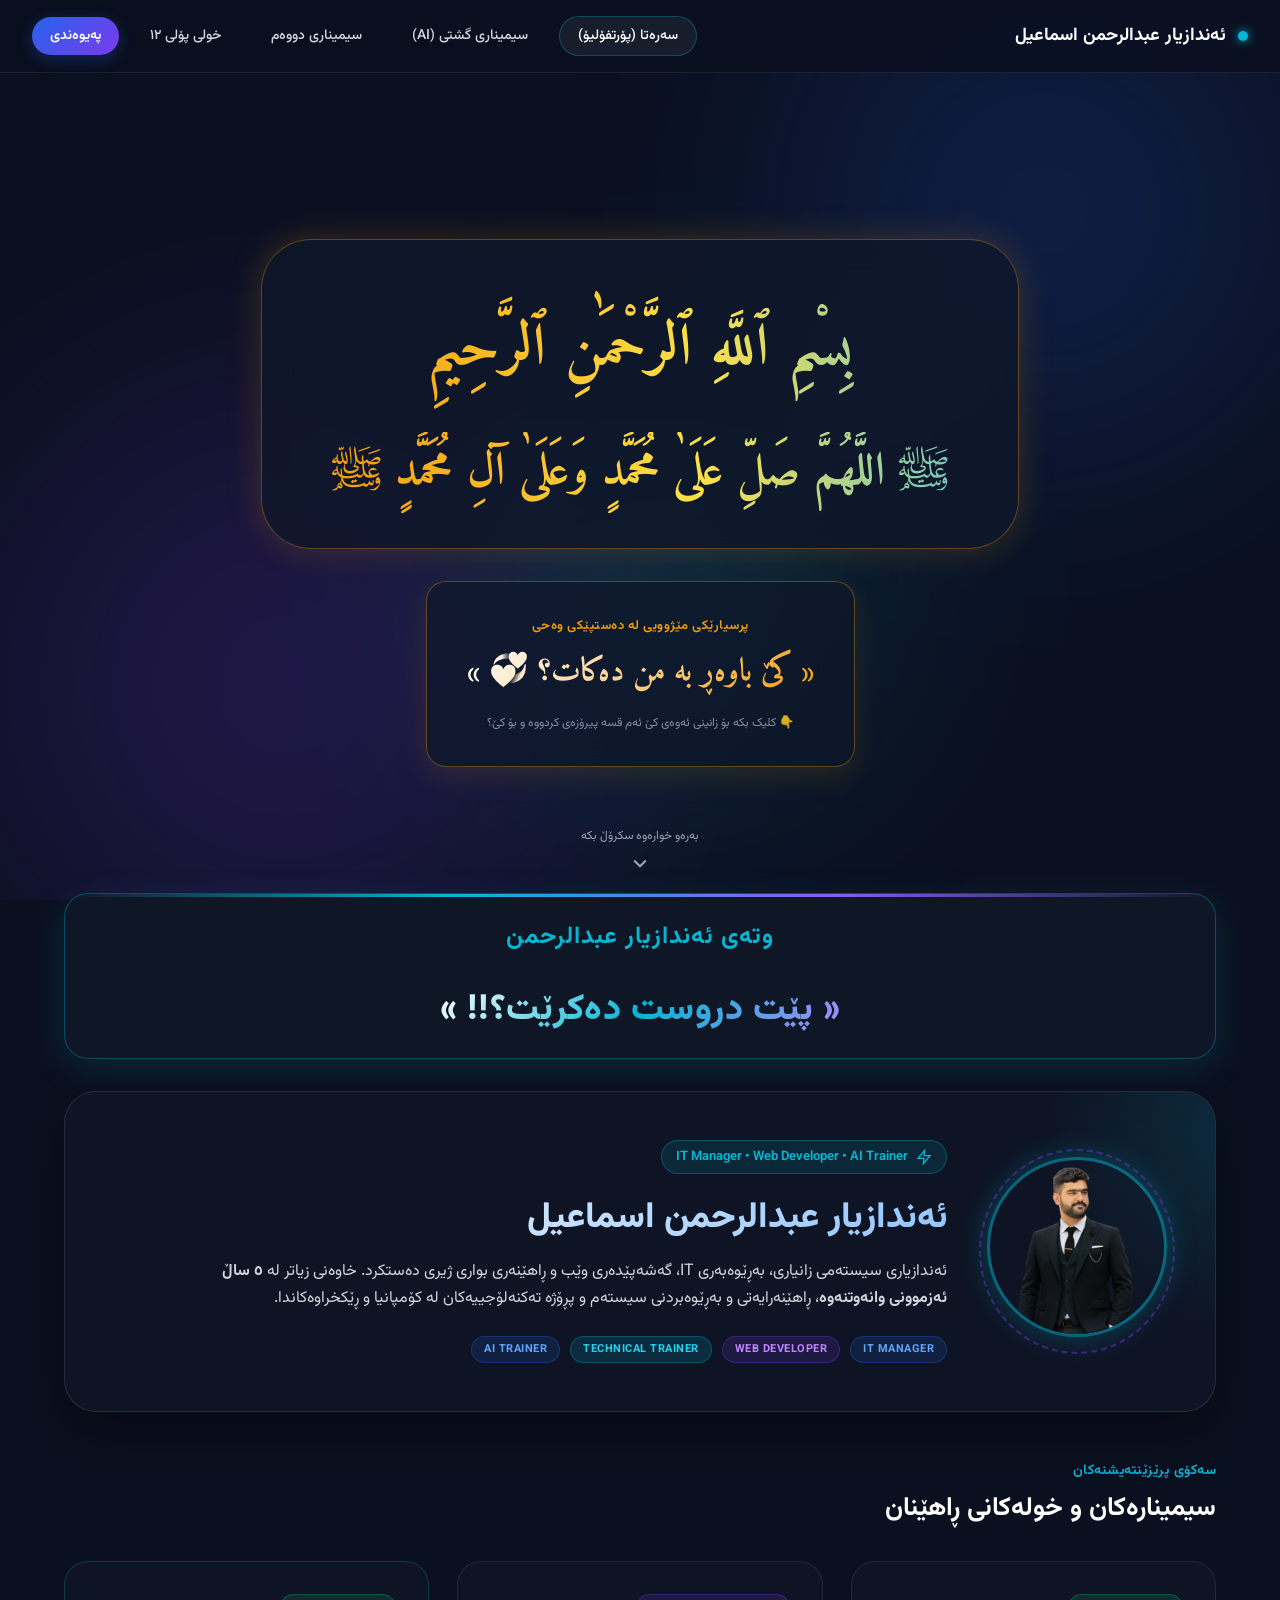
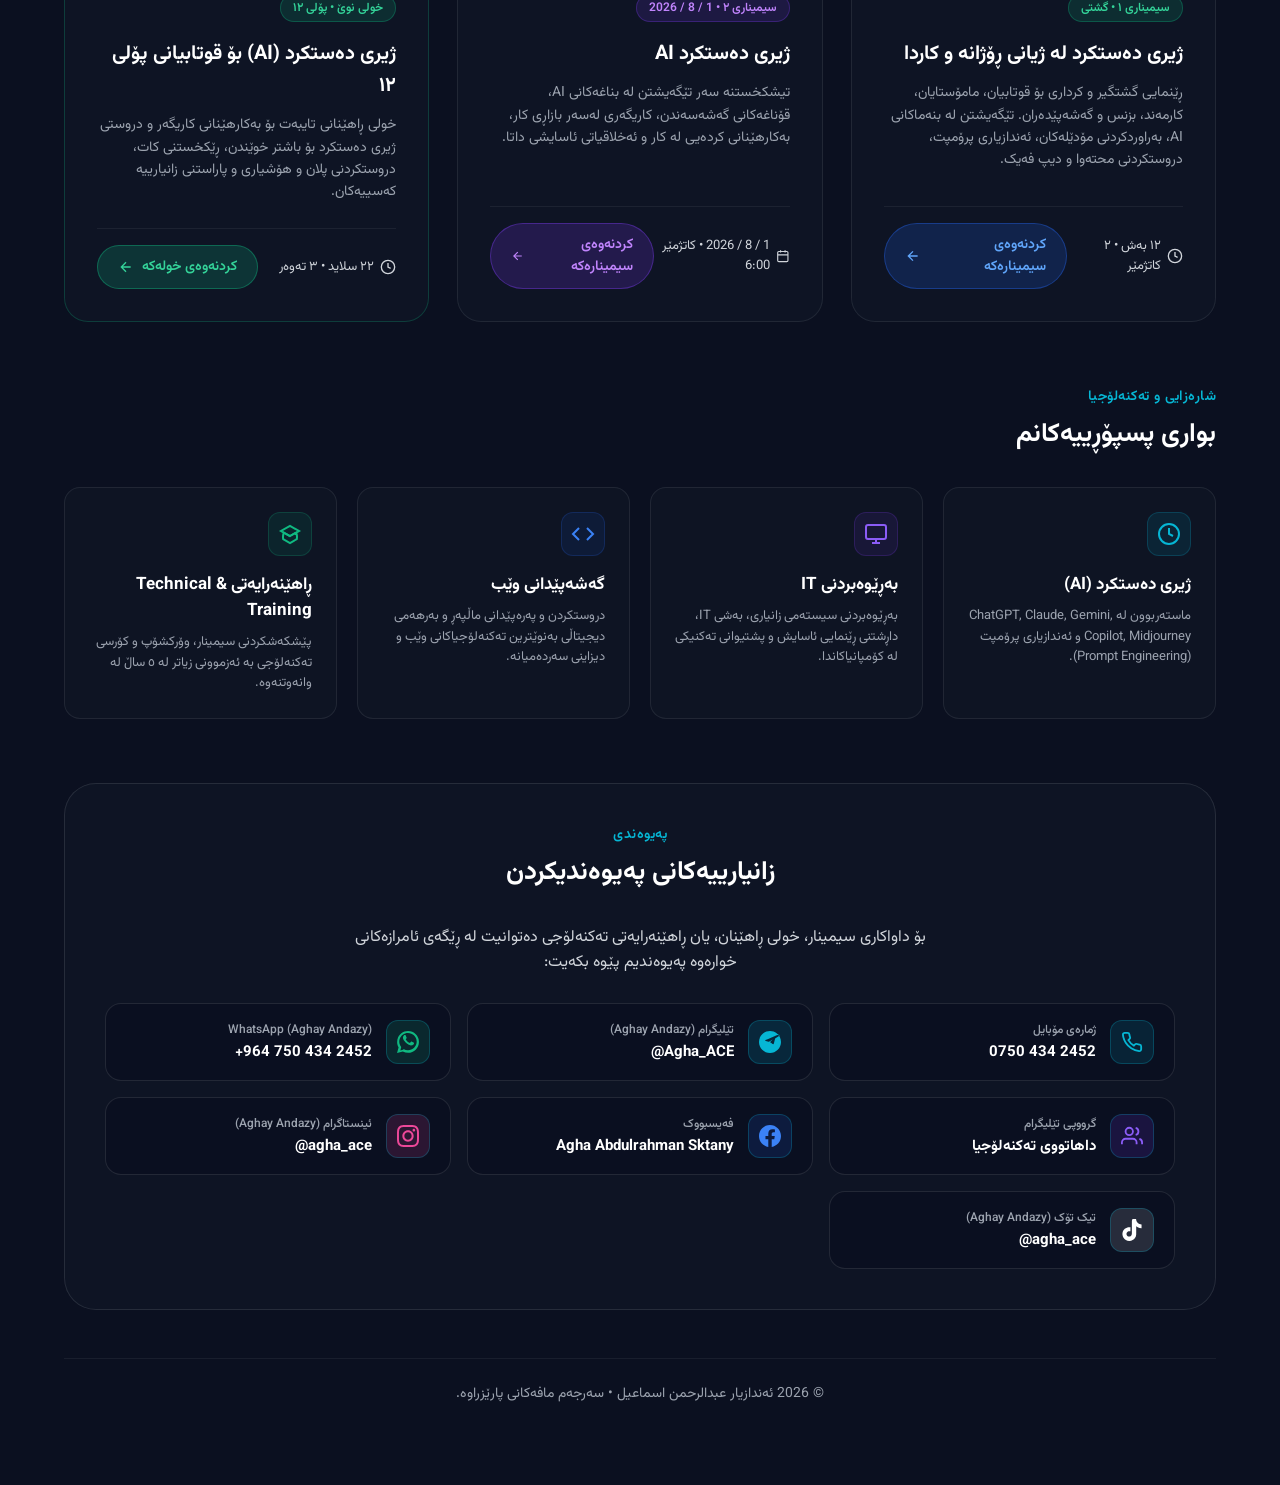
==== commit 353a4604: "feat: add curriculum pages and update index with new seminar links" ====
--- a/index.html
+++ b/index.html
@@ -1,11 +1,14 @@
 <!DOCTYPE html>
 <html lang="ckb" dir="rtl">
+
 <head>
   <meta charset="UTF-8">
   <meta name="viewport" content="width=device-width, initial-scale=1.0">
   <link rel="preconnect" href="https://fonts.googleapis.com">
   <link rel="preconnect" href="https://fonts.gstatic.com" crossorigin>
-  <link href="https://fonts.googleapis.com/css2?family=Amiri:ital,wght@0,400;0,700;1,400&family=Vazirmatn:wght@300;400;500;600;700;800;900&display=swap" rel="stylesheet">
+  <link
+    href="https://fonts.googleapis.com/css2?family=Amiri:ital,wght@0,400;0,700;1,400&family=Vazirmatn:wght@300;400;500;600;700;800;900&display=swap"
+    rel="stylesheet">
   <link rel="stylesheet" href="assets/css/index.css">
   <style>
     /* Large Quote Banner Styling */
@@ -47,6 +50,7 @@
       font-weight: 800;
       background: linear-gradient(135deg, #FFFFFF, #06B6D4, #A78BFA);
       -webkit-background-clip: text;
+      background-clip: text;
       -webkit-text-fill-color: transparent;
       display: inline-block;
       margin: 0;
@@ -125,6 +129,7 @@
     }
   </style>
 </head>
+
 <body class="portfolio-page">
 
   <!-- Ambient Glowing Background Orbs -->
@@ -140,11 +145,12 @@
       <span class="dot"></span>
       <span>ئەندازیار عبدالرحمن اسماعیل</span>
     </a>
-    
+
     <ul class="portfolio-nav-links">
       <li><a href="index.html" class="portfolio-nav-link active">سەرەتا (پۆرتفۆلیۆ)</a></li>
       <li><a href="pages/general.html" class="portfolio-nav-link">سیمیناری گشتی (AI)</a></li>
       <li><a href="pages/seminar2.html" class="portfolio-nav-link">سیمیناری دووەم</a></li>
+      <li><a href="pages/grade12_ai.html" class="portfolio-nav-link">خولی پۆلی ١٢</a></li>
       <li><a href="#contact" class="portfolio-nav-link btn-cta">پەیوەندی</a></li>
     </ul>
   </header>
@@ -153,18 +159,57 @@
   <main class="portfolio-container">
 
     <!-- Bismillah & Salawat Top Banner -->
-    <div class="bismillah-banner" style="text-align: center; margin: 0 auto 28px; padding: 16px 40px; background: rgba(15, 23, 42, 0.8); backdrop-filter: blur(16px); border: 1px solid rgba(245, 158, 11, 0.35); border-radius: 50px; box-shadow: 0 0 35px rgba(245, 158, 11, 0.2); width: fit-content;">
-      <div class="animated-gradient-text" style="font-size: 28px; font-weight: 700; font-family: 'Amiri', 'Traditional Arabic', 'Vazirmatn', serif; letter-spacing: 1px; line-height: 1.4;">
-        بِسْمِ ٱللَّهِ ٱلرَّحْمَٰنِ ٱلرَّحِيمِ
-      </div>
-      <div class="animated-gradient-text" style="font-size: 20px; font-weight: 700; font-family: 'Amiri', 'Traditional Arabic', 'Vazirmatn', serif; margin-top: 4px; letter-spacing: 0.5px;">
-        ﷺ  اللَّهُمَّ صَلِّ عَلَىٰ مُحَمَّدٍ وَعَلَىٰ آلِ مُحَمَّدٍ  ﷺ
-      </div>
+    <style>
+      @keyframes bounce {
+        0%, 20%, 50%, 80%, 100% { transform: translate(-50%, 0); }
+        40% { transform: translate(-50%, -10px); }
+        60% { transform: translate(-50%, -5px); }
+      }
+    </style>
+
+    <!-- Full Screen Intro Hero Section -->
+    <div class="intro-hero-section" style="min-height: calc(100vh - 120px); display: flex; flex-direction: column; justify-content: center; align-items: center; box-sizing: border-box; padding: 40px 20px; position: relative;">
+      
+      <!-- Bismillah & Salawat Top Banner -->
+      <div class="bismillah-banner"
+        style="text-align: center; margin-bottom: 32px; padding: 35px 70px; background: rgba(15, 23, 42, 0.8); backdrop-filter: blur(16px); border: 1px solid rgba(245, 158, 11, 0.35); border-radius: 50px; box-shadow: 0 0 35px rgba(245, 158, 11, 0.2); width: fit-content;">
+        <div class="animated-gradient-text"
+          style="font-size: 58px; font-weight: 700; font-family: 'Amiri', 'Traditional Arabic', 'Vazirmatn', serif; letter-spacing: 1px; line-height: 1.4; padding: 35px 70px;">
+          بِسْمِ ٱللَّهِ ٱلرَّحْمَٰنِ ٱلرَّحِيمِ
+        </div>
+        <div class="animated-gradient-text"
+          style="font-size: 46px; font-weight: 700; font-family: 'Amiri', 'Traditional Arabic', 'Vazirmatn', serif; margin-top: 6px; letter-spacing: 0.5px;">
+          ﷺ اللَّهُمَّ صَلِّ عَلَىٰ مُحَمَّدٍ وَعَلَىٰ آلِ مُحَمَّدٍ ﷺ
+        </div>
+      </div>
+
+      <!-- Holy Saying Interactive Section -->
+      <div style="text-align: center; margin: 0 auto; width: fit-content; max-width: 650px;">
+        <div class="prophet-saying-card" onclick="triggerHolyNamesAnimation()"
+          style="background: rgba(15, 23, 42, 0.75); backdrop-filter: blur(20px); border: 1.5px solid rgba(245, 158, 11, 0.35); border-radius: 20px; padding: 34px 40px; box-shadow: 0 10px 30px rgba(245, 158, 11, 0.12); cursor: pointer; transition: all 0.3s ease; position: relative; overflow: hidden;">
+          <div style="font-size: 13px; color: #F59E0B; font-weight: 600; margin-bottom: 8px; letter-spacing: 0.5px;">
+            پرسیارێکی مێژوویی لە دەستپێکی وەحی</div>
+          <h3
+            style="font-size: 32px; font-weight: 800; color: #F8FAFC; margin: 0; font-family: 'Amiri', serif; background: linear-gradient(135deg, #FFFFFF, #F59E0B); -webkit-background-clip: text; background-clip: text; -webkit-text-fill-color: transparent;">
+            « کێ باوەڕ بە من دەکات؟ 💞 »
+          </h3>
+          <div style="font-size: 12px; color: #94A3B8; margin-top: 14px; opacity: 0.85;">👇 کلیک بکە بۆ زانینی ئەوەی کێ
+            ئەم قسە پیرۆزەی کردووە و بۆ کێ؟</div>
+        </div>
+      </div>
+
+      <!-- Scroll Down Indicator -->
+      <div style="position: absolute; bottom: 20px; left: 50%; transform: translateX(-50%); display: flex; flex-direction: column; align-items: center; gap: 8px; color: var(--text-muted); font-size: 12px; animation: bounce 2s infinite;">
+        <span>بەرەو خوارەوە سکرۆڵ بکە</span>
+        <svg width="20" height="20" fill="none" stroke="currentColor" stroke-width="2.5" viewBox="0 0 24 24"><path d="M19 9l-7 7-7-7"></path></svg>
+      </div>
+
     </div>
 
     <!-- Top Personal Quote Banner -->
     <div class="hero-quote-banner">
-      <span class="hero-quote-tag" style="color: #06B6D4; font-size: 24px; font-weight: 700;">وتەی ئەندازیار عبدالرحمن</span>
+      <span class="hero-quote-tag" style="color: #06B6D4; font-size: 24px; font-weight: 700;">وتەی ئەندازیار
+        عبدالرحمن</span>
       <br>
       <h2 class="hero-quote-text">« پێت دروست دەکرێت؟!! »</h2>
     </div>
@@ -175,17 +220,21 @@
         <img src="assets/image/agha.png" alt="ئەندازیار عبدالرحمن اسماعیل" class="portfolio-avatar-img">
         <div class="portfolio-avatar-glow"></div>
       </div>
-      
+
       <div class="portfolio-hero-info">
         <div class="portfolio-tag">
-          <svg width="16" height="16" fill="none" stroke="currentColor" stroke-width="2" viewBox="0 0 24 24"><path d="M13 2L3 14h9l-1 8 10-12h-9l1-8z"></path></svg>
+          <svg width="16" height="16" fill="none" stroke="currentColor" stroke-width="2" viewBox="0 0 24 24">
+            <path d="M13 2L3 14h9l-1 8 10-12h-9l1-8z"></path>
+          </svg>
           <span>IT Manager &bull; Web Developer &bull; AI Trainer</span>
         </div>
-        
+
         <h1 class="portfolio-title">ئەندازیار عبدالرحمن اسماعیل</h1>
-        
+
         <p class="portfolio-subtitle">
-          ئەندازیاری سیستەمی زانیاری، بەڕێوەبەری IT، گەشەپێدەری وێب و ڕاهێنەری بواری ژیری دەستکرد. خاوەنی زیاتر لە <strong>٥ ساڵ ئەزموونی وانەوتنەوە</strong>، ڕاهێنەرایەتی و بەڕێوەبردنی سیستەم و پڕۆژە تەکنەلۆجییەکان لە کۆمپانیا و ڕێکخراوەکاندا.
+          ئەندازیاری سیستەمی زانیاری، بەڕێوەبەری IT، گەشەپێدەری وێب و ڕاهێنەری بواری ژیری دەستکرد. خاوەنی زیاتر لە
+          <strong>٥ ساڵ ئەزموونی وانەوتنەوە</strong>، ڕاهێنەرایەتی و بەڕێوەبردنی سیستەم و پڕۆژە تەکنەلۆجییەکان لە
+          کۆمپانیا و ڕێکخراوەکاندا.
         </p>
 
         <div class="portfolio-badges">
@@ -211,17 +260,23 @@
             <span class="seminar-card-badge badge-active">سیمیناری ١ &bull; گشتی</span>
             <h3 class="seminar-card-title">ژیری دەستکرد لە ژیانی ڕۆژانە و کاردا</h3>
             <p class="seminar-card-desc">
-              ڕێنمایی گشتگیر و کرداری بۆ قوتابیان، مامۆستایان، کارمەند، بزنس و گەشەپێدەران. تێگەیشتن لە بنەماکانی AI، بەراوردکردنی مۆدێلەکان، ئەندازیاری پرۆمپت، دروستکردنی محتەوا و دیپ فەیک.
+              ڕێنمایی گشتگیر و کرداری بۆ قوتابیان، مامۆستایان، کارمەند، بزنس و گەشەپێدەران. تێگەیشتن لە بنەماکانی AI،
+              بەراوردکردنی مۆدێلەکان، ئەندازیاری پرۆمپت، دروستکردنی محتەوا و دیپ فەیک.
             </p>
           </div>
           <div class="seminar-card-footer">
             <div class="seminar-meta">
-              <svg width="16" height="16" fill="none" stroke="currentColor" stroke-width="2" viewBox="0 0 24 24"><circle cx="12" cy="12" r="10"></circle><polyline points="12 6 12 12 16 14"></polyline></svg>
+              <svg width="16" height="16" fill="none" stroke="currentColor" stroke-width="2" viewBox="0 0 24 24">
+                <circle cx="12" cy="12" r="10"></circle>
+                <polyline points="12 6 12 12 16 14"></polyline>
+              </svg>
               <span>١٢ بەش &bull; ٢ کاتژمێر</span>
             </div>
             <a href="pages/general.html" class="seminar-btn">
               <span>کردنەوەی سیمینارەکە</span>
-              <svg width="16" height="16" fill="none" stroke="currentColor" stroke-width="2" viewBox="0 0 24 24"><path d="M19 12H5m7 7l-7-7 7-7"></path></svg>
+              <svg width="16" height="16" fill="none" stroke="currentColor" stroke-width="2" viewBox="0 0 24 24">
+                <path d="M19 12H5m7 7l-7-7 7-7"></path>
+              </svg>
             </a>
           </div>
         </div>
@@ -229,20 +284,61 @@
         <!-- Seminar 2 Card -->
         <div class="seminar-card">
           <div>
-            <span class="seminar-card-badge badge-active" style="background: rgba(124, 58, 237, 0.15); color: #C084FC; border-color: rgba(124, 58, 237, 0.3);">سیمیناری ٢ &bull; 1 / 8 / 2026</span>
+            <span class="seminar-card-badge badge-active"
+              style="background: rgba(124, 58, 237, 0.15); color: #C084FC; border-color: rgba(124, 58, 237, 0.3);">سیمیناری
+              ٢ &bull; 1 / 8 / 2026</span>
             <h3 class="seminar-card-title">ژیری دەستکرد AI</h3>
             <p class="seminar-card-desc">
-              تیشکخستنە سەر تێگەیشتن لە بناغەکانی AI، قۆناغەکانی گەشەسەندن، کاریگەری لەسەر بازاڕی کار، بەکارهێنانی کردەیی لە کار و ئەخلاقیاتی ئاسایشی داتا.
+              تیشکخستنە سەر تێگەیشتن لە بناغەکانی AI، قۆناغەکانی گەشەسەندن، کاریگەری لەسەر بازاڕی کار، بەکارهێنانی
+              کردەیی لە کار و ئەخلاقیاتی ئاسایشی داتا.
             </p>
           </div>
           <div class="seminar-card-footer">
             <div class="seminar-meta">
-              <svg width="16" height="16" fill="none" stroke="currentColor" stroke-width="2" viewBox="0 0 24 24"><rect x="3" y="4" width="18" height="18" rx="2" ry="2"></rect><line x1="16" y1="2" x2="16" y2="6"></line><line x1="8" y1="2" x2="8" y2="6"></line><line x1="3" y1="10" x2="21" y2="10"></line></svg>
+              <svg width="16" height="16" fill="none" stroke="currentColor" stroke-width="2" viewBox="0 0 24 24">
+                <rect x="3" y="4" width="18" height="18" rx="2" ry="2"></rect>
+                <line x1="16" y1="2" x2="16" y2="6"></line>
+                <line x1="8" y1="2" x2="8" y2="6"></line>
+                <line x1="3" y1="10" x2="21" y2="10"></line>
+              </svg>
               <span>1 / 8 / 2026 &bull; کاتژمێر 6:00</span>
             </div>
-            <a href="pages/seminar2.html" class="seminar-btn" style="background: rgba(124, 58, 237, 0.2); border-color: rgba(124, 58, 237, 0.4); color: #C084FC;">
+            <a href="pages/seminar2.html" class="seminar-btn"
+              style="background: rgba(124, 58, 237, 0.2); border-color: rgba(124, 58, 237, 0.4); color: #C084FC;">
               <span>کردنەوەی سیمینارەکە</span>
-              <svg width="16" height="16" fill="none" stroke="currentColor" stroke-width="2" viewBox="0 0 24 24"><path d="M19 12H5m7 7l-7-7 7-7"></path></svg>
+              <svg width="16" height="16" fill="none" stroke="currentColor" stroke-width="2" viewBox="0 0 24 24">
+                <path d="M19 12H5m7 7l-7-7 7-7"></path>
+              </svg>
+            </a>
+          </div>
+        </div>
+
+        <!-- Seminar 3 Card (Grade 12 Course) -->
+        <div class="seminar-card" style="border-color: rgba(16, 185, 129, 0.25);">
+          <div>
+            <span class="seminar-card-badge badge-active"
+              style="background: rgba(16, 185, 129, 0.15); color: #34D399; border-color: rgba(16, 185, 129, 0.3);">خولی
+              نوێ &bull; پۆلی ١٢</span>
+            <h3 class="seminar-card-title">ژیری دەستکرد (AI) بۆ قوتابیانی پۆلی ١٢</h3>
+            <p class="seminar-card-desc">
+              خولی ڕاهێنانی تایبەت بۆ بەکارهێنانی کاریگەر و دروستی ژیری دەستکرد بۆ باشتر خوێندن، ڕێکخستنی کات،
+              دروستکردنی پلان و هۆشیاری و پاراستنی زانیارییە کەسییەکان.
+            </p>
+          </div>
+          <div class="seminar-card-footer">
+            <div class="seminar-meta">
+              <svg width="16" height="16" fill="none" stroke="currentColor" stroke-width="2" viewBox="0 0 24 24">
+                <circle cx="12" cy="12" r="10"></circle>
+                <polyline points="12 6 12 12 16 14"></polyline>
+              </svg>
+              <span>٢٢ سلاید &bull; ٣ تەوەر</span>
+            </div>
+            <a href="pages/grade12_ai.html" class="seminar-btn"
+              style="background: rgba(16, 185, 129, 0.2); border-color: rgba(16, 185, 129, 0.4); color: #34D399;">
+              <span>کردنەوەی خولەکە</span>
+              <svg width="16" height="16" fill="none" stroke="currentColor" stroke-width="2" viewBox="0 0 24 24">
+                <path d="M19 12H5m7 7l-7-7 7-7"></path>
+              </svg>
             </a>
           </div>
         </div>
@@ -260,37 +356,59 @@
         <!-- Skill 1 -->
         <div class="skill-card">
           <div class="skill-icon">
-            <svg width="24" height="24" fill="none" stroke="currentColor" stroke-width="2" viewBox="0 0 24 24"><path d="M12 2a10 10 0 100 20 10 10 0 000-20z"></path><path d="M12 6v6l4 2"></path></svg>
+            <svg width="24" height="24" fill="none" stroke="currentColor" stroke-width="2" viewBox="0 0 24 24">
+              <path d="M12 2a10 10 0 100 20 10 10 0 000-20z"></path>
+              <path d="M12 6v6l4 2"></path>
+            </svg>
           </div>
           <h3 class="skill-title">ژیری دەستکرد (AI)</h3>
-          <p class="skill-desc">ماستەربوون لە ChatGPT, Claude, Gemini, Copilot, Midjourney و ئەندازیاری پرۆمپت (Prompt Engineering).</p>
+          <p class="skill-desc">ماستەربوون لە ChatGPT, Claude, Gemini, Copilot, Midjourney و ئەندازیاری پرۆمپت (Prompt
+            Engineering).</p>
         </div>
 
         <!-- Skill 2 -->
         <div class="skill-card">
-          <div class="skill-icon" style="background: rgba(124, 58, 237, 0.1); border-color: rgba(124, 58, 237, 0.2); color: #8B5CF6;">
-            <svg width="24" height="24" fill="none" stroke="currentColor" stroke-width="2" viewBox="0 0 24 24"><rect x="2" y="3" width="20" height="14" rx="2" ry="2"></rect><line x1="8" y1="21" x2="16" y2="21"></line><line x1="12" y1="17" x2="12" y2="21"></line></svg>
+          <div class="skill-icon"
+            style="background: rgba(124, 58, 237, 0.1); border-color: rgba(124, 58, 237, 0.2); color: #8B5CF6;">
+            <svg width="24" height="24" fill="none" stroke="currentColor" stroke-width="2" viewBox="0 0 24 24">
+              <rect x="2" y="3" width="20" height="14" rx="2" ry="2"></rect>
+              <line x1="8" y1="21" x2="16" y2="21"></line>
+              <line x1="12" y1="17" x2="12" y2="21"></line>
+            </svg>
           </div>
           <h3 class="skill-title">بەڕێوەبردنی IT</h3>
-          <p class="skill-desc">بەڕێوەبردنی سیستەمی زانیاری، بەشی IT، داڕشتنی ڕێنمایی ئاسایش و پشتیوانی تەکنیکی لە کۆمپانیاکاندا.</p>
+          <p class="skill-desc">بەڕێوەبردنی سیستەمی زانیاری، بەشی IT، داڕشتنی ڕێنمایی ئاسایش و پشتیوانی تەکنیکی لە
+            کۆمپانیاکاندا.</p>
         </div>
 
         <!-- Skill 3 -->
         <div class="skill-card">
-          <div class="skill-icon" style="background: rgba(37, 99, 235, 0.1); border-color: rgba(37, 99, 235, 0.2); color: #3B82F6;">
-            <svg width="24" height="24" fill="none" stroke="currentColor" stroke-width="2" viewBox="0 0 24 24"><polyline points="16 18 22 12 16 6"></polyline><polyline points="8 6 2 12 8 18"></polyline></svg>
+          <div class="skill-icon"
+            style="background: rgba(37, 99, 235, 0.1); border-color: rgba(37, 99, 235, 0.2); color: #3B82F6;">
+            <svg width="24" height="24" fill="none" stroke="currentColor" stroke-width="2" viewBox="0 0 24 24">
+              <polyline points="16 18 22 12 16 6"></polyline>
+              <polyline points="8 6 2 12 8 18"></polyline>
+            </svg>
           </div>
           <h3 class="skill-title">گەشەپێدانی وێب</h3>
-          <p class="skill-desc">دروستکردن و پەرەپێدانی ماڵپەڕ و بەرهەمی دیجیتاڵی بەنوێترین تەکنەلۆجیاکانی وێب و دیزاینی سەردەمیانە.</p>
+          <p class="skill-desc">دروستکردن و پەرەپێدانی ماڵپەڕ و بەرهەمی دیجیتاڵی بەنوێترین تەکنەلۆجیاکانی وێب و دیزاینی
+            سەردەمیانە.</p>
         </div>
 
         <!-- Skill 4 -->
         <div class="skill-card">
-          <div class="skill-icon" style="background: rgba(16, 185, 129, 0.1); border-color: rgba(16, 185, 129, 0.2); color: #10B981;">
-            <svg width="24" height="24" fill="none" stroke="currentColor" stroke-width="2" viewBox="0 0 24 24"><path d="M12 14l9-5-9-5-9 5 9 5z"></path><path d="M12 14l6.16-3.422a12.083 12.083 0 01.665 6.479L12 21l-6.83-3.943a12.078 12.078 0 01.662-6.483L12 14z"></path></svg>
+          <div class="skill-icon"
+            style="background: rgba(16, 185, 129, 0.1); border-color: rgba(16, 185, 129, 0.2); color: #10B981;">
+            <svg width="24" height="24" fill="none" stroke="currentColor" stroke-width="2" viewBox="0 0 24 24">
+              <path d="M12 14l9-5-9-5-9 5 9 5z"></path>
+              <path
+                d="M12 14l6.16-3.422a12.083 12.083 0 01.665 6.479L12 21l-6.83-3.943a12.078 12.078 0 01.662-6.483L12 14z">
+              </path>
+            </svg>
           </div>
           <h3 class="skill-title">ڕاهێنەرایەتی & Technical Training</h3>
-          <p class="skill-desc">پێشکەشکردنی سیمینار، وۆرکشۆپ و کۆرسی تەکنەلۆجی بە ئەزموونی زیاتر لە ٥ ساڵ لە وانەوتنەوە.</p>
+          <p class="skill-desc">پێشکەشکردنی سیمینار، وۆرکشۆپ و کۆرسی تەکنەلۆجی بە ئەزموونی زیاتر لە ٥ ساڵ لە وانەوتنەوە.
+          </p>
         </div>
       </div>
     </section>
@@ -302,14 +420,19 @@
         <h2 class="portfolio-section-title">زانیارییەکانی پەیوەندیکردن</h2>
       </div>
       <p style="color: var(--text-light); max-width: 600px; margin: 0 auto 24px; text-align: center;">
-        بۆ داواکاری سیمینار، خولی ڕاهێنان، یان ڕاهێنەرایەتی تەکنەلۆجی دەتوانیت لە ڕێگەی ئامرازەکانی خوارەوە پەیوەندیم پێوە بکەیت:
+        بۆ داواکاری سیمینار، خولی ڕاهێنان، یان ڕاهێنەرایەتی تەکنەلۆجی دەتوانیت لە ڕێگەی ئامرازەکانی خوارەوە پەیوەندیم
+        پێوە بکەیت:
       </p>
 
       <div class="contact-grid">
         <!-- Mobile Phone -->
         <a href="tel:+9647504342452" class="contact-card-item">
           <div class="contact-icon">
-            <svg width="22" height="22" fill="none" stroke="currentColor" stroke-width="2" viewBox="0 0 24 24"><path d="M22 16.92v3a2 2 0 01-2.18 2 19.79 19.79 0 01-8.63-3.07 19.5 19.5 0 01-6-6 19.79 19.79 0 01-3.07-8.67A2 2 0 014.11 2h3a2 2 0 012 1.72 12.84 12.84 0 00.7 2.81 2 2 0 01-.45 2.11L8.09 9.91a16 16 0 006 6l1.27-1.27a2 2 0 012.11-.45 12.84 12.84 0 002.81.7A2 2 0 0122 16.92z"></path></svg>
+            <svg width="22" height="22" fill="none" stroke="currentColor" stroke-width="2" viewBox="0 0 24 24">
+              <path
+                d="M22 16.92v3a2 2 0 01-2.18 2 19.79 19.79 0 01-8.63-3.07 19.5 19.5 0 01-6-6 19.79 19.79 0 01-3.07-8.67A2 2 0 014.11 2h3a2 2 0 012 1.72 12.84 12.84 0 00.7 2.81 2 2 0 01-.45 2.11L8.09 9.91a16 16 0 006 6l1.27-1.27a2 2 0 012.11-.45 12.84 12.84 0 002.81.7A2 2 0 0122 16.92z">
+              </path>
+            </svg>
           </div>
           <div class="contact-info">
             <span class="contact-label">ژمارەی مۆبایل</span>
@@ -320,7 +443,10 @@
         <!-- Telegram Personal -->
         <a href="https://t.me/Agha_ACE" target="_blank" class="contact-card-item">
           <div class="contact-icon" style="background: rgba(6, 182, 212, 0.15); color: #06B6D4;">
-            <svg width="22" height="22" fill="currentColor" viewBox="0 0 24 24"><path d="M12 0C5.37 0 0 5.37 0 12s5.37 12 12 12 12-5.37 12-12S18.63 0 12 0zm5.562 8.161c-.18.717-.962 4.084-1.362 5.462-.169.584-.385.78-.593.798-.452.042-.796-.299-1.234-.586-.687-.45-1.076-.73-1.742-1.168-.77-.507-.271-.785.168-1.24.115-.119 2.111-1.936 2.15-2.101.005-.021.01-.099-.037-.14-.047-.041-.117-.027-.168-.016-.072.016-1.22.776-3.444 2.278-.326.224-.621.334-.886.328-.492-.011-1.439-.278-2.143-.507-.864-.282-1.551-.432-1.491-.912.031-.25.385-.506 1.062-.767 4.159-1.811 6.934-3.007 8.326-3.587 3.956-1.646 4.777-1.932 5.313-1.942.118-.002.382.028.553.167.144.118.184.277.203.394.019.117.043.383.024.591z"/></svg>
+            <svg width="22" height="22" fill="currentColor" viewBox="0 0 24 24">
+              <path
+                d="M12 0C5.37 0 0 5.37 0 12s5.37 12 12 12 12-5.37 12-12S18.63 0 12 0zm5.562 8.161c-.18.717-.962 4.084-1.362 5.462-.169.584-.385.78-.593.798-.452.042-.796-.299-1.234-.586-.687-.45-1.076-.73-1.742-1.168-.77-.507-.271-.785.168-1.24.115-.119 2.111-1.936 2.15-2.101.005-.021.01-.099-.037-.14-.047-.041-.117-.027-.168-.016-.072.016-1.22.776-3.444 2.278-.326.224-.621.334-.886.328-.492-.011-1.439-.278-2.143-.507-.864-.282-1.551-.432-1.491-.912.031-.25.385-.506 1.062-.767 4.159-1.811 6.934-3.007 8.326-3.587 3.956-1.646 4.777-1.932 5.313-1.942.118-.002.382.028.553.167.144.118.184.277.203.394.019.117.043.383.024.591z" />
+            </svg>
           </div>
           <div class="contact-info">
             <span class="contact-label">تێلیگرام (Aghay Andazy)</span>
@@ -331,7 +457,10 @@
         <!-- WhatsApp -->
         <a href="https://wa.me/9647504342452" target="_blank" class="contact-card-item">
           <div class="contact-icon" style="background: rgba(16, 185, 129, 0.15); color: #10B981;">
-            <svg width="22" height="22" fill="currentColor" viewBox="0 0 24 24"><path d="M.057 24l1.687-6.163c-1.041-1.804-1.588-3.849-1.587-5.946.003-6.556 5.338-11.891 11.893-11.891 3.181.001 6.167 1.24 8.413 3.488 2.245 2.248 3.481 5.236 3.48 8.414-.003 6.557-5.338 11.892-11.893 11.892-1.99-.001-3.951-.5-5.688-1.448l-6.705 1.758zm6.657-4.471l.379.225c1.472.873 3.166 1.334 4.89 1.335 5.239 0 9.502-4.263 9.505-9.504.001-2.538-.987-4.922-2.784-6.719-1.797-1.797-4.18-2.787-6.719-2.787-5.24 0-9.504 4.264-9.507 9.505-.001 2.05.656 4.025 1.898 5.643l.247.324-1.003 3.663 3.753-.984zm11.238-7.067c-.297-.149-1.758-.868-2.031-.967-.272-.099-.47-.149-.669.149-.198.297-.768.967-.941 1.165-.173.198-.347.223-.644.074-.297-.149-1.255-.462-2.39-1.475-.883-.788-1.48-1.761-1.653-2.059-.173-.297-.018-.458.13-.606.134-.133.297-.347.446-.521.151-.172.2-.296.3-.495.099-.198.05-.372-.025-.521-.075-.148-.669-1.611-.916-2.206-.242-.579-.487-.501-.669-.51l-.57-.01c-.198 0-.52.074-.792.372s-1.04 1.016-1.04 2.479 1.065 2.876 1.213 3.074c.149.198 2.095 3.2 5.076 4.487.709.306 1.263.489 1.694.626.712.226 1.36.194 1.872.118.572-.085 1.758-.719 2.006-1.413.248-.695.248-1.29.173-1.414-.074-.124-.272-.198-.57-.347z"/></svg>
+            <svg width="22" height="22" fill="currentColor" viewBox="0 0 24 24">
+              <path
+                d="M.057 24l1.687-6.163c-1.041-1.804-1.588-3.849-1.587-5.946.003-6.556 5.338-11.891 11.893-11.891 3.181.001 6.167 1.24 8.413 3.488 2.245 2.248 3.481 5.236 3.48 8.414-.003 6.557-5.338 11.892-11.893 11.892-1.99-.001-3.951-.5-5.688-1.448l-6.705 1.758zm6.657-4.471l.379.225c1.472.873 3.166 1.334 4.89 1.335 5.239 0 9.502-4.263 9.505-9.504.001-2.538-.987-4.922-2.784-6.719-1.797-1.797-4.18-2.787-6.719-2.787-5.24 0-9.504 4.264-9.507 9.505-.001 2.05.656 4.025 1.898 5.643l.247.324-1.003 3.663 3.753-.984zm11.238-7.067c-.297-.149-1.758-.868-2.031-.967-.272-.099-.47-.149-.669.149-.198.297-.768.967-.941 1.165-.173.198-.347.223-.644.074-.297-.149-1.255-.462-2.39-1.475-.883-.788-1.48-1.761-1.653-2.059-.173-.297-.018-.458.13-.606.134-.133.297-.347.446-.521.151-.172.2-.296.3-.495.099-.198.05-.372-.025-.521-.075-.148-.669-1.611-.916-2.206-.242-.579-.487-.501-.669-.51l-.57-.01c-.198 0-.52.074-.792.372s-1.04 1.016-1.04 2.479 1.065 2.876 1.213 3.074c.149.198 2.095 3.2 5.076 4.487.709.306 1.263.489 1.694.626.712.226 1.36.194 1.872.118.572-.085 1.758-.719 2.006-1.413.248-.695.248-1.29.173-1.414-.074-.124-.272-.198-.57-.347z" />
+            </svg>
           </div>
           <div class="contact-info">
             <span class="contact-label">WhatsApp (Aghay Andazy)</span>
@@ -342,7 +471,12 @@
         <!-- Telegram Group -->
         <a href="https://t.me/feature_technology" target="_blank" class="contact-card-item">
           <div class="contact-icon" style="background: rgba(124, 58, 237, 0.15); color: #8B5CF6;">
-            <svg width="22" height="22" fill="none" stroke="currentColor" stroke-width="2" viewBox="0 0 24 24"><path d="M17 21v-2a4 4 0 00-4-4H5a4 4 0 00-4 4v2"></path><circle cx="9" cy="7" r="4"></circle><path d="M23 21v-2a4 4 0 00-3-3.87"></path><path d="M16 3.13a4 4 0 010 7.75"></path></svg>
+            <svg width="22" height="22" fill="none" stroke="currentColor" stroke-width="2" viewBox="0 0 24 24">
+              <path d="M17 21v-2a4 4 0 00-4-4H5a4 4 0 00-4 4v2"></path>
+              <circle cx="9" cy="7" r="4"></circle>
+              <path d="M23 21v-2a4 4 0 00-3-3.87"></path>
+              <path d="M16 3.13a4 4 0 010 7.75"></path>
+            </svg>
           </div>
           <div class="contact-info">
             <span class="contact-label">گرووپی تێلیگرام</span>
@@ -353,7 +487,10 @@
         <!-- Facebook -->
         <a href="https://www.facebook.com/AghaAS7421" target="_blank" class="contact-card-item">
           <div class="contact-icon" style="background: rgba(37, 99, 235, 0.15); color: #3B82F6;">
-            <svg width="22" height="22" fill="currentColor" viewBox="0 0 24 24"><path d="M24 12.073c0-6.627-5.373-12-12-12s-12 5.373-12 12c0 5.99 4.388 10.954 10.125 11.854v-8.385H7.078v-3.47h3.047V9.43c0-3.007 1.792-4.669 4.533-4.669 1.312 0 2.686.235 2.686.235v2.953H15.83c-1.491 0-1.956.925-1.956 1.874v2.25h3.328l-.532 3.47h-2.796v8.385C19.612 23.027 24 18.062 24 12.073z"/></svg>
+            <svg width="22" height="22" fill="currentColor" viewBox="0 0 24 24">
+              <path
+                d="M24 12.073c0-6.627-5.373-12-12-12s-12 5.373-12 12c0 5.99 4.388 10.954 10.125 11.854v-8.385H7.078v-3.47h3.047V9.43c0-3.007 1.792-4.669 4.533-4.669 1.312 0 2.686.235 2.686.235v2.953H15.83c-1.491 0-1.956.925-1.956 1.874v2.25h3.328l-.532 3.47h-2.796v8.385C19.612 23.027 24 18.062 24 12.073z" />
+            </svg>
           </div>
           <div class="contact-info">
             <span class="contact-label">فەیسبووک</span>
@@ -364,7 +501,10 @@
         <!-- Instagram -->
         <a href="https://instagram.com/agha_ace" target="_blank" class="contact-card-item">
           <div class="contact-icon" style="background: rgba(236, 72, 153, 0.15); color: #EC4899;">
-            <svg width="22" height="22" fill="currentColor" viewBox="0 0 24 24"><path d="M12 2.163c3.204 0 3.584.012 4.85.07 3.252.148 4.771 1.691 4.919 4.919.058 1.265.069 1.645.069 4.849 0 3.205-.012 3.584-.069 4.849-.149 3.225-1.664 4.771-4.919 4.919-1.266.058-1.644.07-4.85.07-3.204 0-3.584-.012-4.849-.07-3.26-.149-4.771-1.699-4.919-4.92-.058-1.265-.07-1.644-.07-4.849 0-3.204.013-3.583.07-4.849.149-3.227 1.664-4.771 4.919-4.919 1.266-.057 1.645-.069 4.849-.069zm0-2.163c-3.259 0-3.667.014-4.947.072-4.358.2-6.78 2.618-6.98 6.98-.059 1.281-.073 1.689-.073 4.948 0 3.259.014 3.668.072 4.948.2 4.358 2.618 6.78 6.98 6.98 1.281.058 1.689.072 4.948.072 3.259 0 3.668-.014 4.948-.072 4.354-.2 6.782-2.618 6.979-6.98.059-1.28.073-1.689.073-4.948 0-3.259-.014-3.667-.072-4.947-.196-4.354-2.617-6.78-6.979-6.98-1.281-.059-1.69-.073-4.949-.073zm0 5.838c-3.403 0-6.162 2.759-6.162 6.162s2.759 6.163 6.162 6.163 6.162-2.759 6.162-6.163c0-3.403-2.759-6.162-6.162-6.162zm0 10.162c-2.209 0-4-1.79-4-4 0-2.209 1.791-4 4-4s4 1.791 4 4c0 2.21-1.791 4-4 4zm6.406-11.845c-.796 0-1.441.645-1.441 1.44s.645 1.44 1.441 1.44c.795 0 1.439-.645 1.439-1.44s-.644-1.44-1.439-1.44z"/></svg>
+            <svg width="22" height="22" fill="currentColor" viewBox="0 0 24 24">
+              <path
+                d="M12 2.163c3.204 0 3.584.012 4.85.07 3.252.148 4.771 1.691 4.919 4.919.058 1.265.069 1.645.069 4.849 0 3.205-.012 3.584-.069 4.849-.149 3.225-1.664 4.771-4.919 4.919-1.266.058-1.644.07-4.85.07-3.204 0-3.584-.012-4.849-.07-3.26-.149-4.771-1.699-4.919-4.92-.058-1.265-.07-1.644-.07-4.849 0-3.204.013-3.583.07-4.849.149-3.227 1.664-4.771 4.919-4.919 1.266-.057 1.645-.069 4.849-.069zm0-2.163c-3.259 0-3.667.014-4.947.072-4.358.2-6.78 2.618-6.98 6.98-.059 1.281-.073 1.689-.073 4.948 0 3.259.014 3.668.072 4.948.2 4.358 2.618 6.78 6.98 6.98 1.281.058 1.689.072 4.948.072 3.259 0 3.668-.014 4.948-.072 4.354-.2 6.782-2.618 6.979-6.98.059-1.28.073-1.689.073-4.948 0-3.259-.014-3.667-.072-4.947-.196-4.354-2.617-6.78-6.979-6.98-1.281-.059-1.69-.073-4.949-.073zm0 5.838c-3.403 0-6.162 2.759-6.162 6.162s2.759 6.163 6.162 6.163 6.162-2.759 6.162-6.163c0-3.403-2.759-6.162-6.162-6.162zm0 10.162c-2.209 0-4-1.79-4-4 0-2.209 1.791-4 4-4s4 1.791 4 4c0 2.21-1.791 4-4 4zm6.406-11.845c-.796 0-1.441.645-1.441 1.44s.645 1.44 1.441 1.44c.795 0 1.439-.645 1.439-1.44s-.644-1.44-1.439-1.44z" />
+            </svg>
           </div>
           <div class="contact-info">
             <span class="contact-label">ئینستاگرام (Aghay Andazy)</span>
@@ -375,7 +515,10 @@
         <!-- TikTok -->
         <a href="https://tiktok.com/@agha_ace" target="_blank" class="contact-card-item">
           <div class="contact-icon" style="background: rgba(255, 255, 255, 0.12); color: #FFFFFF;">
-            <svg width="22" height="22" fill="currentColor" viewBox="0 0 24 24"><path d="M12.525.02c1.31-.02 2.61-.01 3.91-.02.08 1.53.63 3.09 1.75 4.17 1.12 1.11 2.7 1.62 4.24 1.79v4.03c-1.44-.05-2.89-.35-4.2-.97-.57-.26-1.1-.59-1.62-.98-.01 2.92.01 5.84-.02 8.75-.08 1.4-.54 2.79-1.35 3.94-1.31 1.92-3.58 3.17-5.91 3.21-1.43.08-2.86-.31-4.08-1.03-2.02-1.19-3.44-3.37-3.65-5.71-.02-.5-.03-1-.01-1.49.18-1.9 1.12-3.72 2.58-4.96 1.66-1.44 3.98-2.13 6.15-1.72.02 1.48-.04 2.96-.04 4.44-.99-.32-2.15-.23-3.02.37-.82.57-1.31 1.56-1.3 2.56.01.8.37 1.59.97 2.11.83.71 2.03.87 3.03.47.88-.34 1.52-1.1 1.76-2.03.11-.47.16-.96.15-1.44.01-4.52 0-9.04.01-13.56z"/></svg>
+            <svg width="22" height="22" fill="currentColor" viewBox="0 0 24 24">
+              <path
+                d="M12.525.02c1.31-.02 2.61-.01 3.91-.02.08 1.53.63 3.09 1.75 4.17 1.12 1.11 2.7 1.62 4.24 1.79v4.03c-1.44-.05-2.89-.35-4.2-.97-.57-.26-1.1-.59-1.62-.98-.01 2.92.01 5.84-.02 8.75-.08 1.4-.54 2.79-1.35 3.94-1.31 1.92-3.58 3.17-5.91 3.21-1.43.08-2.86-.31-4.08-1.03-2.02-1.19-3.44-3.37-3.65-5.71-.02-.5-.03-1-.01-1.49.18-1.9 1.12-3.72 2.58-4.96 1.66-1.44 3.98-2.13 6.15-1.72.02 1.48-.04 2.96-.04 4.44-.99-.32-2.15-.23-3.02.37-.82.57-1.31 1.56-1.3 2.56.01.8.37 1.59.97 2.11.83.71 2.03.87 3.03.47.88-.34 1.52-1.1 1.76-2.03.11-.47.16-.96.15-1.44.01-4.52 0-9.04.01-13.56z" />
+            </svg>
           </div>
           <div class="contact-info">
             <span class="contact-label">تیک تۆک (Aghay Andazy)</span>
@@ -386,11 +529,83 @@
     </section>
 
     <!-- Footer Note -->
-    <footer style="text-align: center; color: var(--text-muted); font-size: 14px; padding-top: 24px; border-top: 1px solid rgba(255,255,255,0.06);">
+    <footer
+      style="text-align: center; color: var(--text-muted); font-size: 14px; padding-top: 24px; border-top: 1px solid rgba(255,255,255,0.06);">
       &copy; 2026 ئەندازیار عبدالرحمن اسماعیل &bull; سەرجەم مافەکانی پارێزراوە.
     </footer>
 
+    <!-- Holy Names Animated Modal Overlay -->
+    <div class="prompt-modal-overlay" id="holyNamesModal"
+      style="display: none; position: fixed; inset: 0; background: rgba(2, 6, 23, 0.9); backdrop-filter: blur(20px); z-index: 99999; align-items: center; justify-content: center;"
+      onclick="closeHolyNamesModal(event)">
+      <div
+        style="background: rgba(15, 23, 42, 0.95); border: 2px solid rgba(245, 158, 11, 0.4); border-radius: 24px; padding: 40px 32px; max-width: 550px; width: 90%; text-align: center; box-shadow: 0 20px 60px rgba(245, 158, 11, 0.25); position: relative; overflow: hidden;"
+        onclick="event.stopPropagation()">
+        <button onclick="document.getElementById('holyNamesModal').style.display='none'"
+          style="position: absolute; top: 16px; left: 16px; background: none; border: none; color: #94A3B8; font-size: 22px; cursor: pointer; line-height: 1;">✕</button>
+
+        <!-- Golden Glow behind -->
+        <div
+          style="position: absolute; top: 50%; left: 50%; transform: translate(-50%, -50%); width: 250px; height: 250px; background: radial-gradient(circle, rgba(245,158,11,0.15) 0%, transparent 70%); z-index: -1;">
+        </div>
+
+        <div id="prophetNameContainer"
+          style="opacity: 0; transform: translateY(15px); transition: all 0.8s ease; margin-bottom: 28px;">
+          <div style="font-size: 13px; color: #F59E0B; font-weight: 500; margin-bottom: 6px;">ناوی پیرۆزی سەروەرمان:
+          </div>
+          <div
+            style="font-size: 34px; font-weight: 800; font-family: 'Amiri', serif; color: #FFFFFF; text-shadow: 0 0 15px rgba(245, 158, 11, 0.35);">
+            ﷺ مُحَمَّدٌ رَسُولُ اللَّهِ ﷺ
+          </div>
+        </div>
+
+        <div id="khadijahNameContainer"
+          style="opacity: 0; transform: translateY(15px); transition: all 0.8s ease; border-top: 1px solid rgba(255,255,255,0.08); padding-top: 24px;">
+          <div style="font-size: 13px; color: #10B981; font-weight: 500; margin-bottom: 6px;">ناوی ڕێزلێگیراوی هاوسەری و
+            دایکمان:</div>
+          <div
+            style="font-size: 28px; font-weight: 800; font-family: 'Amiri', serif; color: #FFFFFF; text-shadow: 0 0 15px rgba(16, 185, 129, 0.35);">
+            دایکمان خەجیجە <br>
+            <span style="font-size: 18px; color: #94A3B8; font-weight: 500;">(خەدیجە کچی خوێلید - ڕەزای خوای
+              لێبێت)</span>
+          </div>
+        </div>
+      </div>
+    </div>
+
+    <script>
+      function triggerHolyNamesAnimation() {
+        const modal = document.getElementById('holyNamesModal');
+        const pContainer = document.getElementById('prophetNameContainer');
+        const kContainer = document.getElementById('khadijahNameContainer');
+
+        // Reset state
+        pContainer.style.opacity = '0';
+        pContainer.style.transform = 'translateY(15px)';
+        kContainer.style.opacity = '0';
+        kContainer.style.transform = 'translateY(15px)';
+
+        // Display modal
+        modal.style.display = 'flex';
+
+        // Sequence animations
+        setTimeout(() => {
+          pContainer.style.opacity = '1';
+          pContainer.style.transform = 'translateY(0)';
+        }, 200);
+
+        setTimeout(() => {
+          kContainer.style.opacity = '1';
+          kContainer.style.transform = 'translateY(0)';
+        }, 1400); // 1.2s delay for the respectful sequence
+      }
+
+      function closeHolyNamesModal(e) {
+        document.getElementById('holyNamesModal').style.display = 'none';
+      }
+    </script>
   </main>
 
 </body>
-</html>
+
+</html>
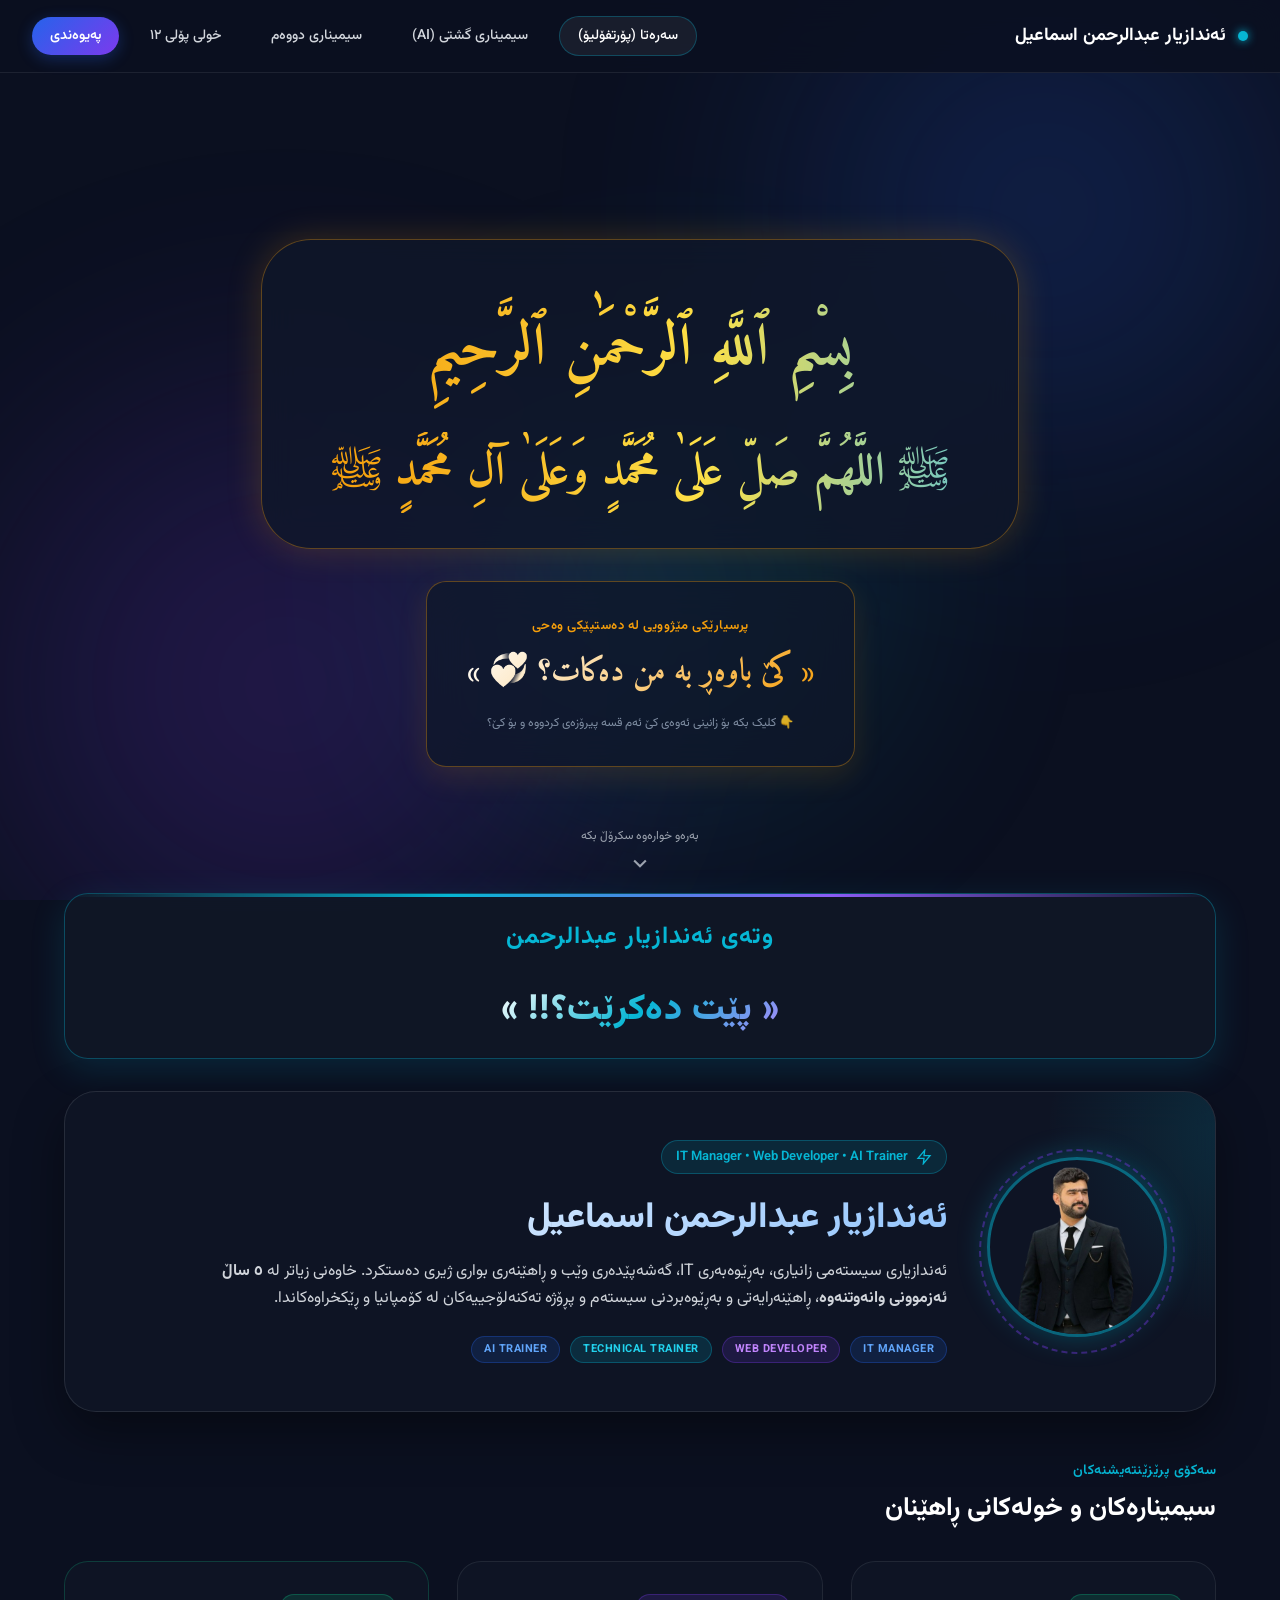
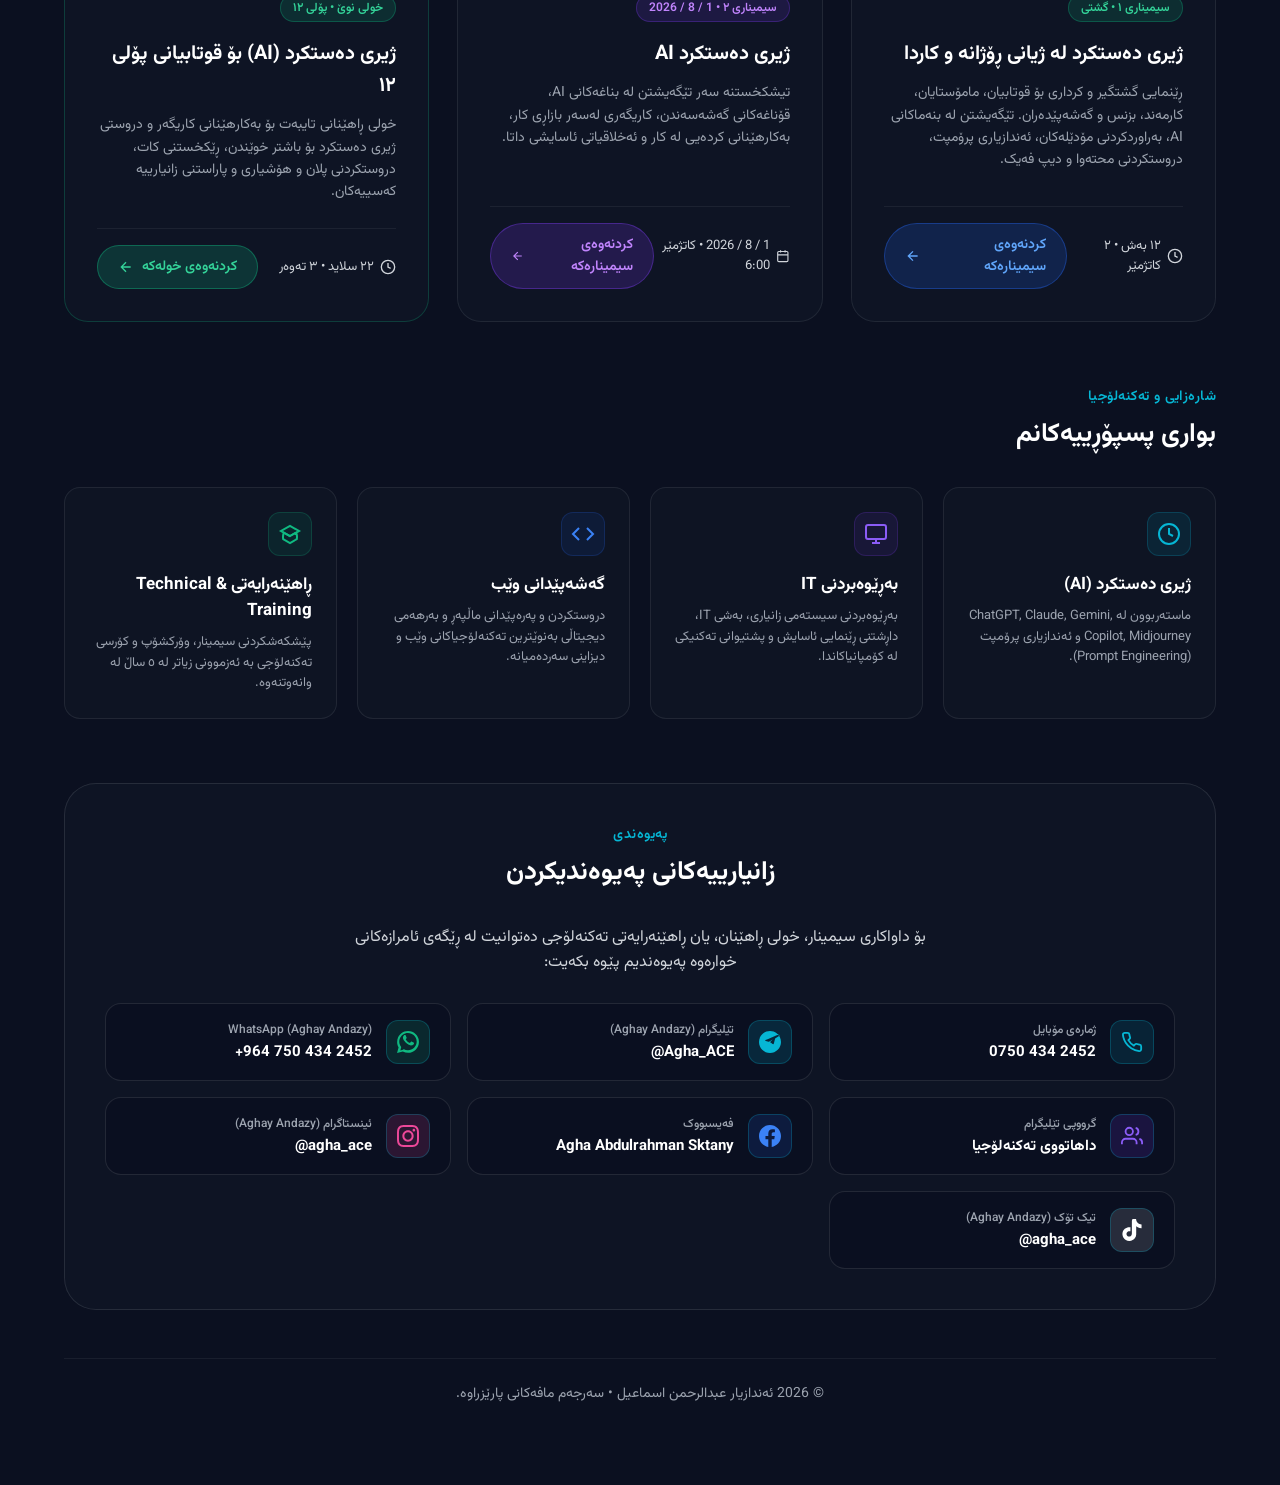
==== commit 3a7707be: "feat: add new seminar and AI handbook pages and update navigation in index.html" ====
--- a/index.html
+++ b/index.html
@@ -161,15 +161,29 @@
     <!-- Bismillah & Salawat Top Banner -->
     <style>
       @keyframes bounce {
-        0%, 20%, 50%, 80%, 100% { transform: translate(-50%, 0); }
-        40% { transform: translate(-50%, -10px); }
-        60% { transform: translate(-50%, -5px); }
+
+        0%,
+        20%,
+        50%,
+        80%,
+        100% {
+          transform: translate(-50%, 0);
+        }
+
+        40% {
+          transform: translate(-50%, -10px);
+        }
+
+        60% {
+          transform: translate(-50%, -5px);
+        }
       }
     </style>
 
     <!-- Full Screen Intro Hero Section -->
-    <div class="intro-hero-section" style="min-height: calc(100vh - 120px); display: flex; flex-direction: column; justify-content: center; align-items: center; box-sizing: border-box; padding: 40px 20px; position: relative;">
-      
+    <div class="intro-hero-section"
+      style="min-height: calc(100vh - 120px); display: flex; flex-direction: column; justify-content: center; align-items: center; box-sizing: border-box; padding: 40px 20px; position: relative;">
+
       <!-- Bismillah & Salawat Top Banner -->
       <div class="bismillah-banner"
         style="text-align: center; margin-bottom: 32px; padding: 35px 70px; background: rgba(15, 23, 42, 0.8); backdrop-filter: blur(16px); border: 1px solid rgba(245, 158, 11, 0.35); border-radius: 50px; box-shadow: 0 0 35px rgba(245, 158, 11, 0.2); width: fit-content;">
@@ -199,9 +213,12 @@
       </div>
 
       <!-- Scroll Down Indicator -->
-      <div style="position: absolute; bottom: 20px; left: 50%; transform: translateX(-50%); display: flex; flex-direction: column; align-items: center; gap: 8px; color: var(--text-muted); font-size: 12px; animation: bounce 2s infinite;">
+      <div
+        style="position: absolute; bottom: 20px; left: 50%; transform: translateX(-50%); display: flex; flex-direction: column; align-items: center; gap: 8px; color: var(--text-muted); font-size: 12px; animation: bounce 2s infinite;">
         <span>بەرەو خوارەوە سکرۆڵ بکە</span>
-        <svg width="20" height="20" fill="none" stroke="currentColor" stroke-width="2.5" viewBox="0 0 24 24"><path d="M19 9l-7 7-7-7"></path></svg>
+        <svg width="20" height="20" fill="none" stroke="currentColor" stroke-width="2.5" viewBox="0 0 24 24">
+          <path d="M19 9l-7 7-7-7"></path>
+        </svg>
       </div>
 
     </div>
@@ -211,7 +228,7 @@
       <span class="hero-quote-tag" style="color: #06B6D4; font-size: 24px; font-weight: 700;">وتەی ئەندازیار
         عبدالرحمن</span>
       <br>
-      <h2 class="hero-quote-text">« پێت دروست دەکرێت؟!! »</h2>
+      <h2 class="hero-quote-text">« پێت دەکرێت؟!! »</h2>
     </div>
 
     <!-- Hero Profile Section -->
